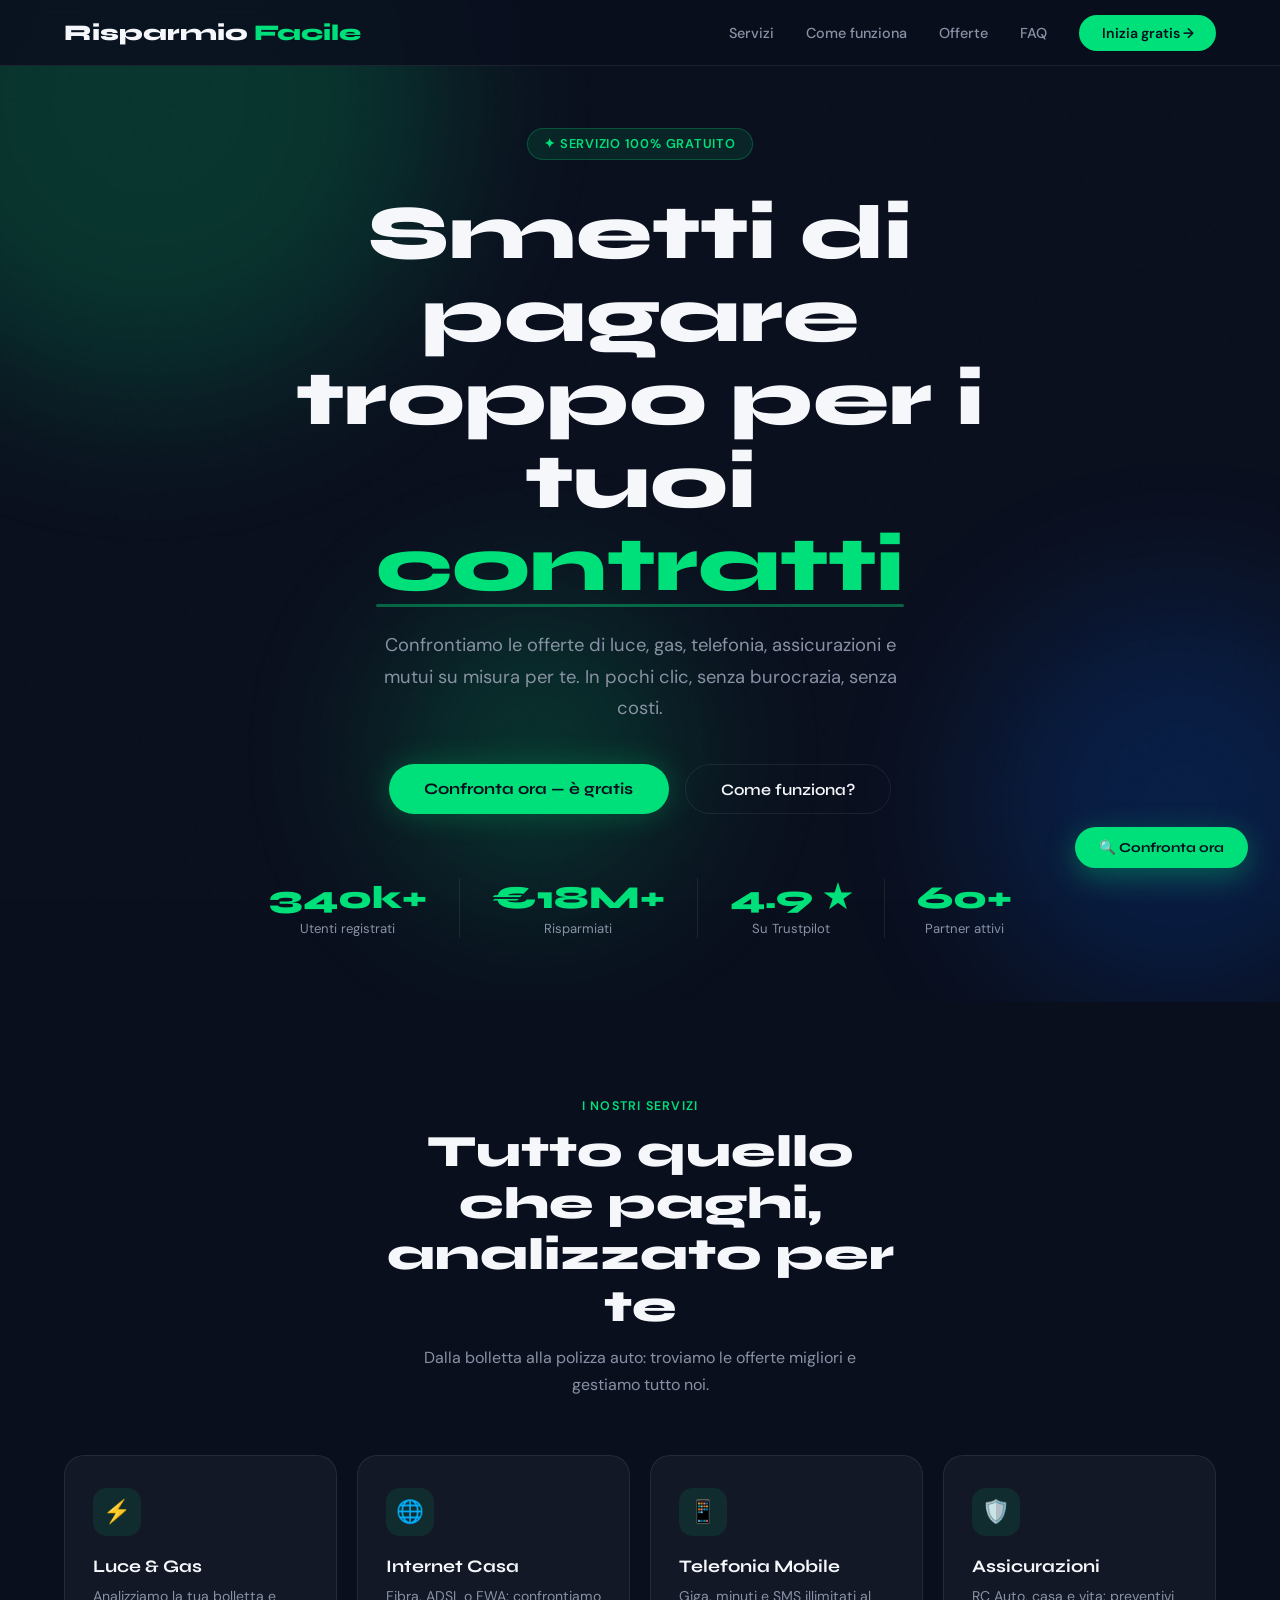
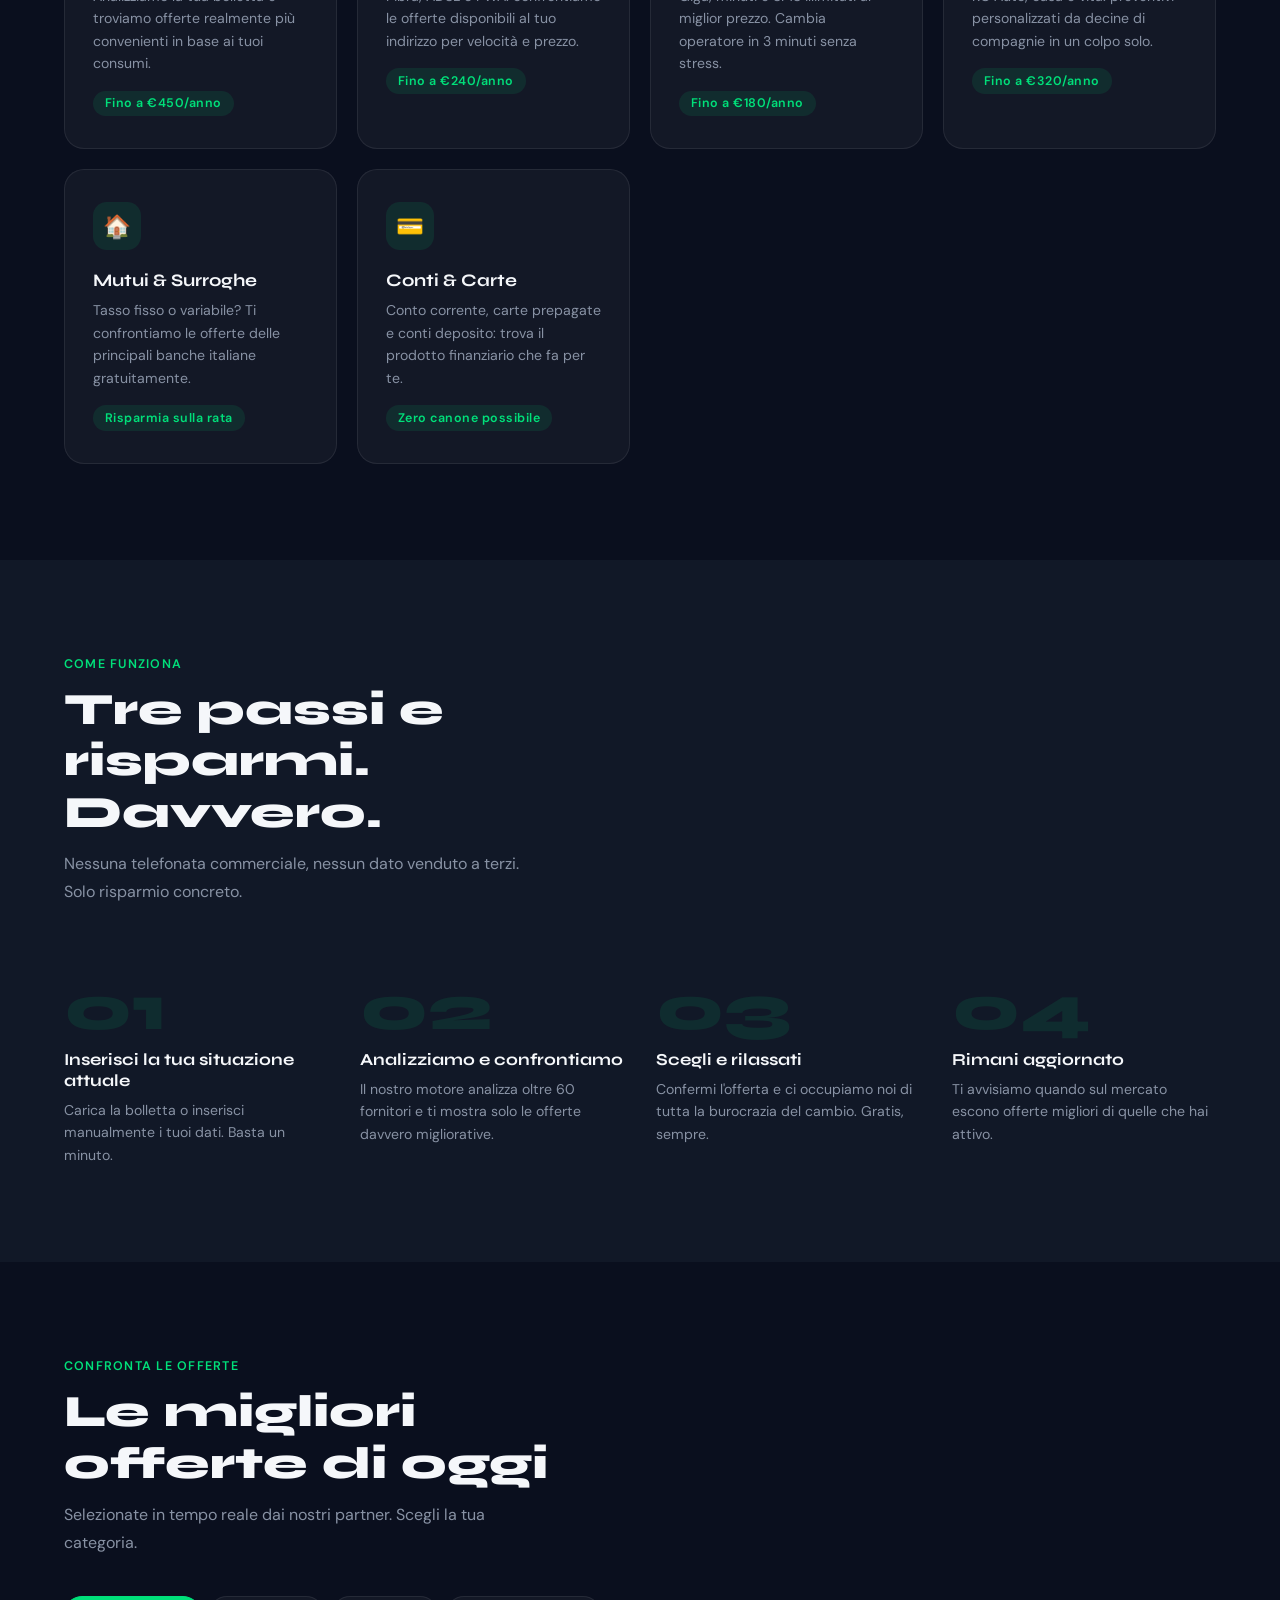
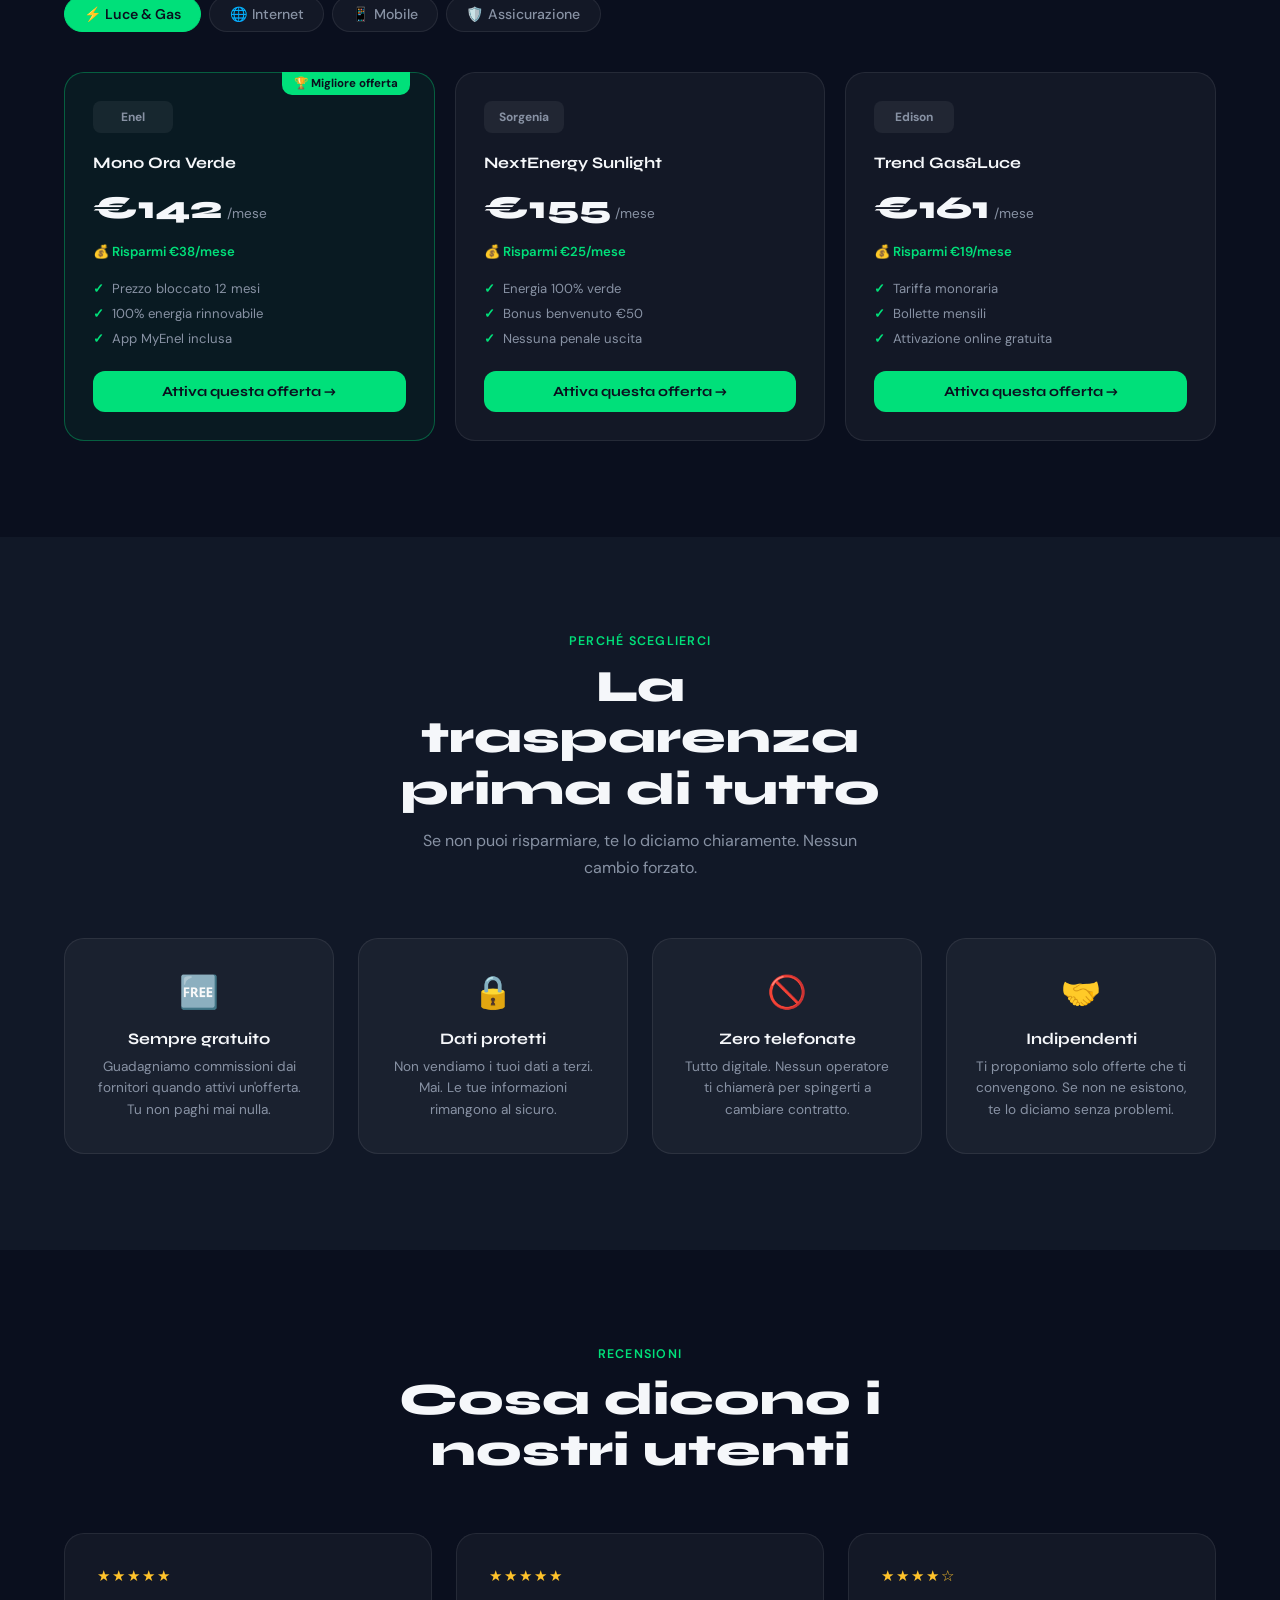
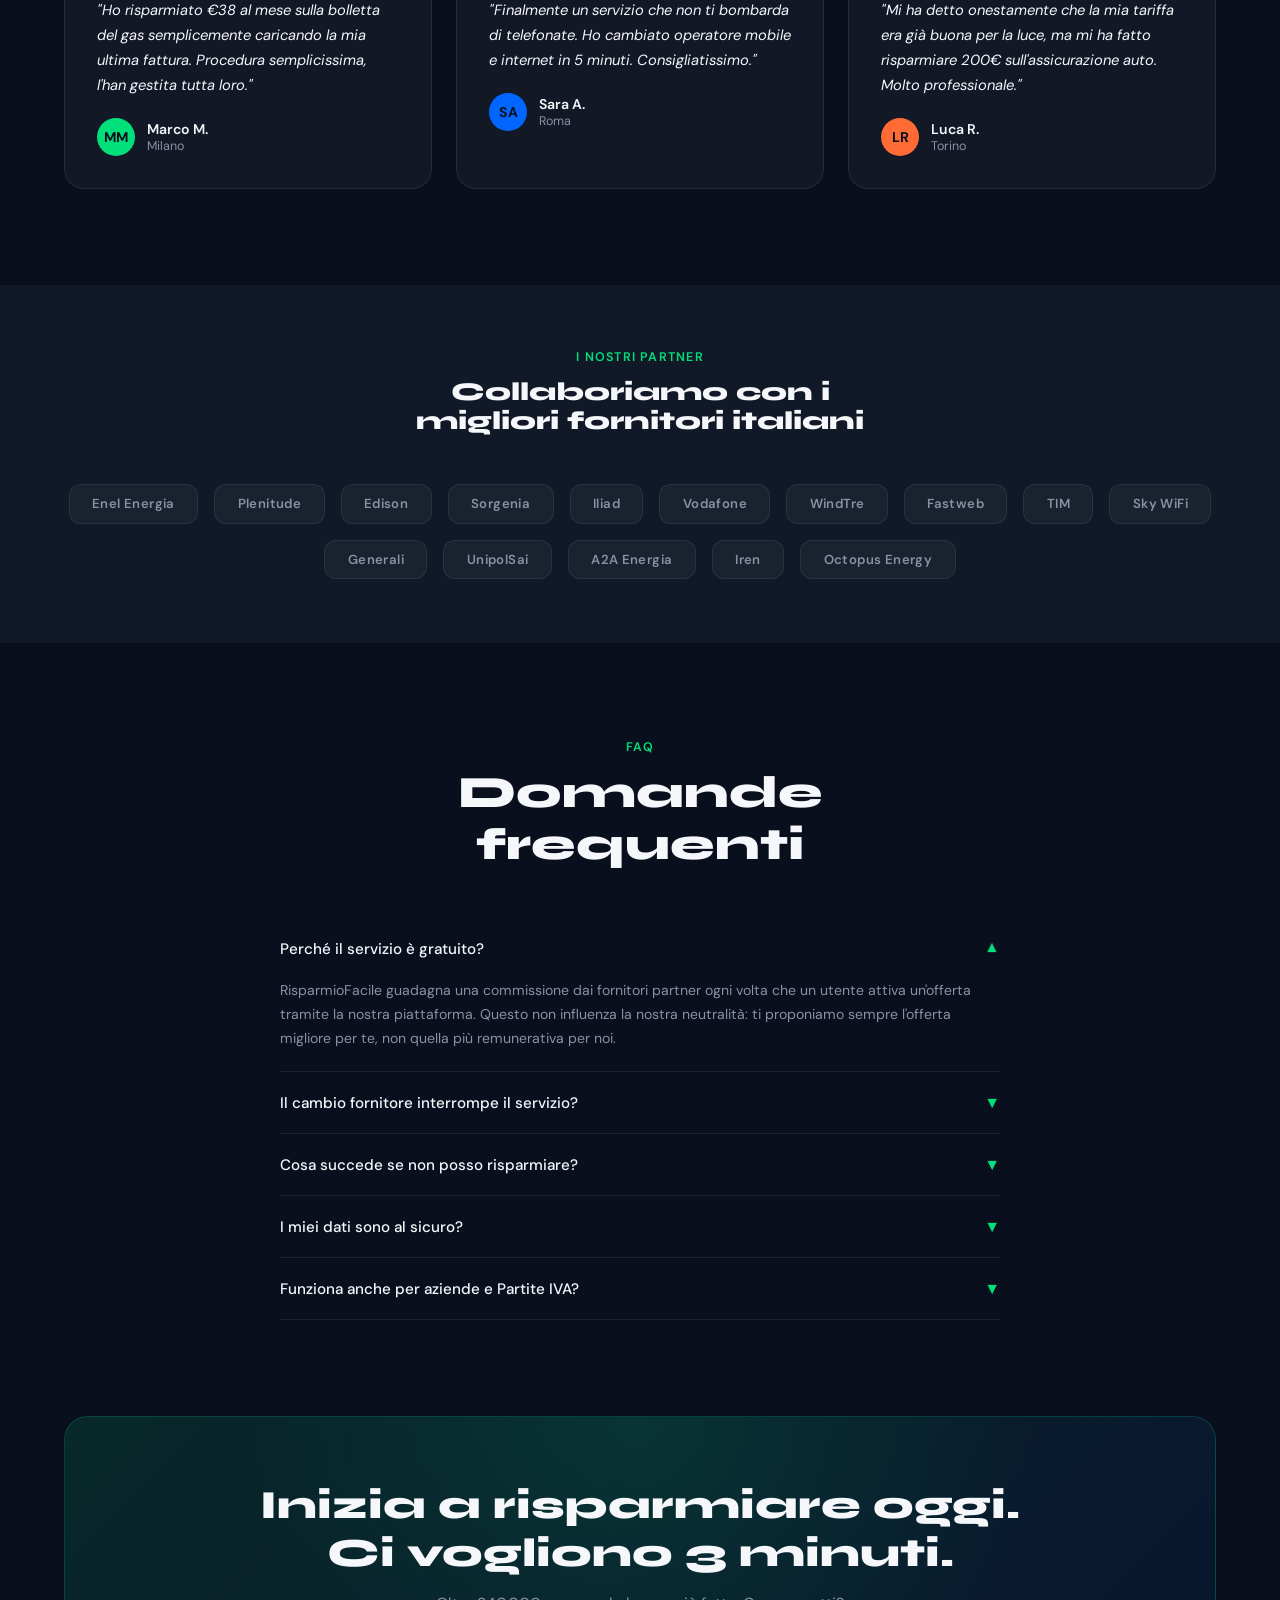
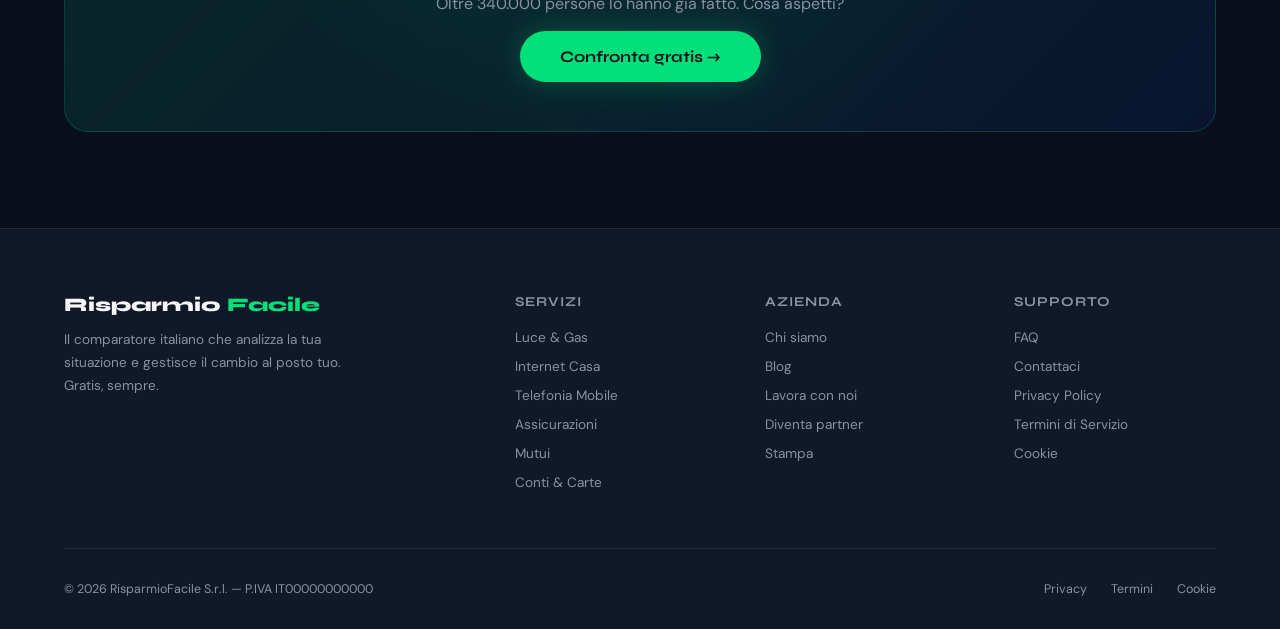
==== index.html @ e5e87cf7 "Add files via upload" ====
<!DOCTYPE html>
<html lang="it">
<head>
<meta charset="UTF-8">
<meta name="viewport" content="width=device-width, initial-scale=1.0">
<title>RisparmioFacile – Confronta e Risparmia su Tutto</title>
<link rel="preconnect" href="https://fonts.googleapis.com">
<link href="https://fonts.googleapis.com/css2?family=Syne:wght@400;600;700;800&family=DM+Sans:ital,wght@0,300;0,400;0,500;1,300&display=swap" rel="stylesheet">
<style>
  :root {
    --green: #00E07A;
    --green-dark: #00b862;
    --navy: #0a0f1e;
    --navy-mid: #111827;
    --navy-light: #1a2235;
    --slate: #8892a4;
    --white: #f5f7fa;
    --card-bg: rgba(255,255,255,0.04);
    --card-border: rgba(255,255,255,0.08);
    --radius: 20px;
  }

  *, *::before, *::after { box-sizing: border-box; margin: 0; padding: 0; }

  html { scroll-behavior: smooth; }

  body {
    font-family: 'DM Sans', sans-serif;
    background: var(--navy);
    color: var(--white);
    overflow-x: hidden;
  }

  /* ── NOISE TEXTURE ── */
  body::before {
    content: '';
    position: fixed; inset: 0;
    background-image: url("data:image/svg+xml,%3Csvg viewBox='0 0 200 200' xmlns='http://www.w3.org/2000/svg'%3E%3Cfilter id='n'%3E%3CfeTurbulence type='fractalNoise' baseFrequency='0.9' numOctaves='4' stitchTiles='stitch'/%3E%3C/filter%3E%3Crect width='100%25' height='100%25' filter='url(%23n)' opacity='0.03'/%3E%3C/svg%3E");
    pointer-events: none; z-index: 0; opacity: .5;
  }

  /* ── NAV ── */
  nav {
    position: fixed; top: 0; left: 0; right: 0; z-index: 100;
    display: flex; align-items: center; justify-content: space-between;
    padding: 1.2rem 5vw;
    background: rgba(10,15,30,0.85);
    backdrop-filter: blur(16px);
    border-bottom: 1px solid var(--card-border);
  }

  .logo {
    font-family: 'Syne', sans-serif;
    font-weight: 800; font-size: 1.4rem;
    color: var(--white);
    text-decoration: none;
    display: flex; align-items: center; gap: .4rem;
  }

  .logo span { color: var(--green); }

  nav ul {
    list-style: none;
    display: flex; gap: 2rem;
  }

  nav ul a {
    text-decoration: none; color: var(--slate);
    font-size: .9rem; font-weight: 500;
    transition: color .2s;
  }

  nav ul a:hover { color: var(--white); }

  .nav-cta {
    background: var(--green);
    color: var(--navy) !important;
    padding: .55rem 1.4rem;
    border-radius: 50px;
    font-weight: 600 !important;
    font-size: .88rem !important;
    transition: background .2s, transform .15s !important;
  }

  .nav-cta:hover { background: var(--green-dark) !important; transform: translateY(-1px); }

  /* ── HERO ── */
  .hero {
    min-height: 100vh;
    display: flex; flex-direction: column;
    align-items: center; justify-content: center;
    text-align: center;
    padding: 8rem 5vw 4rem;
    position: relative;
    overflow: hidden;
  }

  /* animated gradient blobs */
  .blob {
    position: absolute;
    border-radius: 50%;
    filter: blur(80px);
    opacity: .18;
    animation: drift 10s ease-in-out infinite alternate;
  }
  .blob-1 { width: 600px; height: 600px; background: var(--green); top: -200px; left: -150px; animation-delay: 0s; }
  .blob-2 { width: 400px; height: 400px; background: #0066ff; bottom: 0; right: -100px; animation-delay: -4s; }
  .blob-3 { width: 300px; height: 300px; background: var(--green); bottom: 100px; left: 30%; animation-delay: -7s; }

  @keyframes drift {
    from { transform: translate(0, 0) scale(1); }
    to   { transform: translate(40px, 30px) scale(1.08); }
  }

  .hero-badge {
    display: inline-flex; align-items: center; gap: .5rem;
    background: rgba(0,224,122,.1);
    border: 1px solid rgba(0,224,122,.25);
    color: var(--green);
    font-size: .8rem; font-weight: 600; letter-spacing: .06em; text-transform: uppercase;
    padding: .4rem 1rem; border-radius: 50px;
    margin-bottom: 2rem;
    animation: fadeUp .6s ease both;
  }

  .hero h1 {
    font-family: 'Syne', sans-serif;
    font-size: clamp(2.8rem, 6vw, 5.2rem);
    font-weight: 800; line-height: 1.08;
    max-width: 800px;
    animation: fadeUp .7s .1s ease both;
  }

  .hero h1 em {
    font-style: normal;
    color: var(--green);
    position: relative;
  }

  .hero h1 em::after {
    content: '';
    position: absolute; bottom: 4px; left: 0; right: 0; height: 3px;
    background: var(--green); border-radius: 2px; opacity: .4;
  }

  .hero p {
    color: var(--slate); font-size: 1.15rem; line-height: 1.7;
    max-width: 560px; margin: 1.5rem auto 0;
    animation: fadeUp .7s .2s ease both;
  }

  .hero-actions {
    display: flex; gap: 1rem; flex-wrap: wrap; justify-content: center;
    margin-top: 2.5rem;
    animation: fadeUp .7s .3s ease both;
  }

  .btn-primary {
    background: var(--green); color: var(--navy);
    font-family: 'Syne', sans-serif;
    font-weight: 700; font-size: 1rem;
    padding: .9rem 2.2rem; border-radius: 50px;
    text-decoration: none; border: none; cursor: pointer;
    transition: transform .2s, box-shadow .2s;
    box-shadow: 0 0 30px rgba(0,224,122,.25);
  }

  .btn-primary:hover { transform: translateY(-3px); box-shadow: 0 8px 40px rgba(0,224,122,.4); }

  .btn-secondary {
    background: transparent; color: var(--white);
    font-family: 'Syne', sans-serif; font-weight: 600; font-size: 1rem;
    padding: .9rem 2.2rem; border-radius: 50px;
    text-decoration: none; border: 1px solid var(--card-border);
    transition: border-color .2s, background .2s;
  }

  .btn-secondary:hover { border-color: rgba(255,255,255,.3); background: rgba(255,255,255,.04); }

  /* stats strip */
  .stats-strip {
    display: flex; gap: 2rem; justify-content: center; flex-wrap: wrap;
    margin-top: 4rem; position: relative; z-index: 1;
    animation: fadeUp .7s .45s ease both;
  }

  .stat-item { text-align: center; }
  .stat-item .num {
    font-family: 'Syne', sans-serif;
    font-size: 2rem; font-weight: 800; color: var(--green);
    display: block;
  }
  .stat-item .label { color: var(--slate); font-size: .82rem; }

  .stat-divider { width: 1px; background: var(--card-border); }

  @keyframes fadeUp {
    from { opacity: 0; transform: translateY(24px); }
    to   { opacity: 1; transform: translateY(0); }
  }

  /* ── SECTION LAYOUT ── */
  section { padding: 6rem 5vw; position: relative; }
  .section-label {
    font-size: .78rem; font-weight: 600; letter-spacing: .1em; text-transform: uppercase;
    color: var(--green); margin-bottom: .75rem;
  }
  .section-title {
    font-family: 'Syne', sans-serif;
    font-size: clamp(1.8rem, 3.5vw, 2.8rem); font-weight: 800; line-height: 1.15;
    max-width: 520px;
  }
  .section-sub { color: var(--slate); font-size: 1rem; line-height: 1.7; max-width: 480px; margin-top: .75rem; }
  .centered { text-align: center; }
  .centered .section-title, .centered .section-sub { margin-left: auto; margin-right: auto; }

  /* ── SERVICES GRID ── */
  .services-grid {
    display: grid;
    grid-template-columns: repeat(auto-fill, minmax(260px, 1fr));
    gap: 1.25rem;
    margin-top: 3.5rem;
  }

  .service-card {
    background: var(--card-bg);
    border: 1px solid var(--card-border);
    border-radius: var(--radius);
    padding: 2rem 1.75rem;
    cursor: pointer;
    transition: transform .25s, border-color .25s, background .25s;
    position: relative; overflow: hidden;
  }

  .service-card::before {
    content: '';
    position: absolute; top: 0; left: 0; right: 0; height: 2px;
    background: linear-gradient(90deg, transparent, var(--green), transparent);
    opacity: 0; transition: opacity .3s;
  }

  .service-card:hover { transform: translateY(-6px); border-color: rgba(0,224,122,.2); background: rgba(0,224,122,.04); }
  .service-card:hover::before { opacity: 1; }

  .service-icon {
    width: 48px; height: 48px;
    background: rgba(0,224,122,.1); border-radius: 14px;
    display: flex; align-items: center; justify-content: center;
    font-size: 1.4rem; margin-bottom: 1.25rem;
  }

  .service-card h3 {
    font-family: 'Syne', sans-serif;
    font-weight: 700; font-size: 1.1rem; margin-bottom: .5rem;
  }

  .service-card p { color: var(--slate); font-size: .88rem; line-height: 1.6; }

  .service-card .savings-tag {
    display: inline-block; margin-top: 1rem;
    background: rgba(0,224,122,.1); color: var(--green);
    font-size: .78rem; font-weight: 600; letter-spacing: .04em;
    padding: .3rem .75rem; border-radius: 50px;
  }

  /* ── HOW IT WORKS ── */
  .how-section { background: var(--navy-mid); }

  .steps {
    display: grid;
    grid-template-columns: repeat(auto-fill, minmax(220px, 1fr));
    gap: 2rem; margin-top: 3.5rem;
    position: relative;
  }

  .step {
    position: relative; padding-top: 1rem;
  }

  .step-num {
    font-family: 'Syne', sans-serif;
    font-size: 4rem; font-weight: 800;
    color: rgba(0,224,122,.1); line-height: 1;
    margin-bottom: .5rem;
  }

  .step h3 {
    font-family: 'Syne', sans-serif;
    font-size: 1.05rem; font-weight: 700; margin-bottom: .5rem;
  }

  .step p { color: var(--slate); font-size: .88rem; line-height: 1.6; }

  /* ── COMPARISON TABLE ── */
  .compare-section { background: var(--navy); }

  .tab-bar {
    display: flex; gap: .5rem; flex-wrap: wrap;
    margin-top: 2.5rem; margin-bottom: 2.5rem;
  }

  .tab-btn {
    padding: .5rem 1.2rem; border-radius: 50px;
    background: var(--card-bg); border: 1px solid var(--card-border);
    color: var(--slate); font-size: .88rem; font-weight: 500;
    cursor: pointer; transition: all .2s; font-family: 'DM Sans', sans-serif;
  }

  .tab-btn.active, .tab-btn:hover {
    background: var(--green); color: var(--navy);
    border-color: var(--green); font-weight: 600;
  }

  .offers-grid {
    display: grid;
    grid-template-columns: repeat(auto-fill, minmax(280px, 1fr));
    gap: 1.25rem;
  }

  .offer-card {
    background: var(--card-bg); border: 1px solid var(--card-border);
    border-radius: var(--radius); padding: 1.75rem;
    transition: transform .25s, border-color .25s;
    position: relative;
  }

  .offer-card.featured {
    border-color: rgba(0,224,122,.35);
    background: rgba(0,224,122,.05);
  }

  .offer-card.featured::after {
    content: '🏆 Migliore offerta';
    position: absolute; top: -1px; right: 1.5rem;
    background: var(--green); color: var(--navy);
    font-size: .72rem; font-weight: 700;
    padding: .25rem .75rem; border-radius: 0 0 10px 10px;
  }

  .offer-card:hover { transform: translateY(-4px); border-color: rgba(0,224,122,.25); }

  .offer-logo {
    width: 80px; height: 32px;
    background: rgba(255,255,255,.06); border-radius: 8px;
    display: flex; align-items: center; justify-content: center;
    font-size: .75rem; font-weight: 700; color: var(--slate);
    margin-bottom: 1.25rem;
  }

  .offer-card h4 {
    font-family: 'Syne', sans-serif;
    font-size: 1rem; font-weight: 700; margin-bottom: .3rem;
  }

  .offer-price {
    display: flex; align-items: baseline; gap: .3rem; margin: 1rem 0;
  }

  .offer-price .amount {
    font-family: 'Syne', sans-serif;
    font-size: 2rem; font-weight: 800; color: var(--white);
  }

  .offer-price .period { color: var(--slate); font-size: .85rem; }

  .offer-saving {
    font-size: .82rem; color: var(--green); font-weight: 600; margin-bottom: 1rem;
  }

  .offer-features { list-style: none; margin-bottom: 1.25rem; }
  .offer-features li {
    font-size: .82rem; color: var(--slate);
    padding: .25rem 0;
    display: flex; align-items: center; gap: .5rem;
  }
  .offer-features li::before { content: '✓'; color: var(--green); font-weight: 700; }

  .btn-offer {
    display: block; text-align: center;
    background: var(--green); color: var(--navy);
    font-family: 'Syne', sans-serif; font-weight: 700; font-size: .88rem;
    padding: .75rem; border-radius: 12px;
    text-decoration: none; cursor: pointer; border: none; width: 100%;
    transition: transform .2s, box-shadow .2s;
  }

  .btn-offer:hover { transform: translateY(-2px); box-shadow: 0 6px 20px rgba(0,224,122,.3); }

  /* ── TRUST ── */
  .trust-section { background: var(--navy-mid); }

  .trust-grid {
    display: grid;
    grid-template-columns: repeat(auto-fill, minmax(220px, 1fr));
    gap: 1.5rem; margin-top: 3.5rem;
  }

  .trust-item {
    background: var(--card-bg); border: 1px solid var(--card-border);
    border-radius: var(--radius); padding: 2rem 1.75rem;
    text-align: center;
  }

  .trust-icon { font-size: 2rem; margin-bottom: 1rem; }
  .trust-item h4 {
    font-family: 'Syne', sans-serif;
    font-weight: 700; font-size: 1rem; margin-bottom: .5rem;
  }
  .trust-item p { color: var(--slate); font-size: .85rem; line-height: 1.6; }

  /* ── TESTIMONIALS ── */
  .testimonials-grid {
    display: grid;
    grid-template-columns: repeat(auto-fill, minmax(300px, 1fr));
    gap: 1.5rem; margin-top: 3.5rem;
  }

  .testimonial {
    background: var(--card-bg); border: 1px solid var(--card-border);
    border-radius: var(--radius); padding: 2rem;
  }

  .stars { color: #ffc32b; margin-bottom: .75rem; font-size: .95rem; letter-spacing: 2px; }
  .testimonial blockquote {
    font-style: italic; color: var(--white); font-size: .92rem; line-height: 1.7;
    margin-bottom: 1.25rem;
  }
  .author { display: flex; align-items: center; gap: .75rem; }
  .author-avatar {
    width: 38px; height: 38px; border-radius: 50%;
    display: flex; align-items: center; justify-content: center;
    font-weight: 700; font-size: .88rem; color: var(--navy);
  }
  .author-name { font-size: .88rem; font-weight: 600; }
  .author-loc { font-size: .78rem; color: var(--slate); }

  /* ── PARTNERS ── */
  .partners-row {
    display: flex; flex-wrap: wrap; gap: 1rem; justify-content: center;
    margin-top: 3rem;
  }

  .partner-chip {
    background: var(--card-bg); border: 1px solid var(--card-border);
    border-radius: 12px; padding: .65rem 1.4rem;
    font-size: .82rem; font-weight: 600; color: var(--slate);
    letter-spacing: .03em; transition: border-color .2s, color .2s;
  }

  .partner-chip:hover { border-color: rgba(0,224,122,.3); color: var(--white); }

  /* ── CTA BANNER ── */
  .cta-banner {
    background: linear-gradient(135deg, rgba(0,224,122,.12), rgba(0,102,255,.08));
    border: 1px solid rgba(0,224,122,.2);
    border-radius: 24px;
    padding: 4rem 3rem; text-align: center;
    margin: 0 5vw 6rem;
    position: relative; overflow: hidden;
  }

  .cta-banner::before {
    content: '';
    position: absolute; inset: 0;
    background: radial-gradient(circle at 50% 0%, rgba(0,224,122,.1), transparent 60%);
  }

  .cta-banner h2 {
    font-family: 'Syne', sans-serif;
    font-size: clamp(1.8rem, 3.5vw, 2.5rem); font-weight: 800;
    margin-bottom: 1rem; position: relative;
  }

  .cta-banner p { color: var(--slate); font-size: 1rem; margin-bottom: 2rem; position: relative; }

  /* ── FAQ ── */
  .faq-list { max-width: 720px; margin: 3rem auto 0; }

  .faq-item {
    border-bottom: 1px solid var(--card-border);
    overflow: hidden;
  }

  .faq-question {
    width: 100%; background: none; border: none;
    display: flex; align-items: center; justify-content: space-between;
    padding: 1.25rem 0; cursor: pointer;
    font-family: 'DM Sans', sans-serif; font-size: .95rem; font-weight: 500;
    color: var(--white); text-align: left;
    transition: color .2s;
  }

  .faq-question:hover { color: var(--green); }

  .faq-chevron { font-size: 1rem; color: var(--green); transition: transform .3s; }
  .faq-item.open .faq-chevron { transform: rotate(180deg); }

  .faq-answer {
    max-height: 0; overflow: hidden; transition: max-height .35s ease;
    color: var(--slate); font-size: .88rem; line-height: 1.7;
  }

  .faq-answer p { padding-bottom: 1.25rem; }
  .faq-item.open .faq-answer { max-height: 300px; }

  /* ── FOOTER ── */
  footer {
    background: var(--navy-mid);
    border-top: 1px solid var(--card-border);
    padding: 4rem 5vw 2rem;
  }

  .footer-grid {
    display: grid;
    grid-template-columns: 2fr 1fr 1fr 1fr;
    gap: 3rem; margin-bottom: 3rem;
  }

  footer .logo { font-size: 1.2rem; margin-bottom: .75rem; }
  .footer-desc { color: var(--slate); font-size: .85rem; line-height: 1.7; max-width: 280px; }
  .footer-col h5 {
    font-family: 'Syne', sans-serif; font-weight: 700; font-size: .85rem;
    text-transform: uppercase; letter-spacing: .07em; margin-bottom: 1rem; color: var(--slate);
  }
  .footer-col ul { list-style: none; }
  .footer-col ul li { margin-bottom: .5rem; }
  .footer-col ul a { text-decoration: none; color: var(--slate); font-size: .85rem; transition: color .2s; }
  .footer-col ul a:hover { color: var(--white); }

  .footer-bottom {
    display: flex; align-items: center; justify-content: space-between;
    flex-wrap: wrap; gap: 1rem;
    padding-top: 2rem; border-top: 1px solid var(--card-border);
  }

  .footer-bottom p { color: var(--slate); font-size: .78rem; }
  .footer-links { display: flex; gap: 1.5rem; }
  .footer-links a { color: var(--slate); text-decoration: none; font-size: .78rem; }
  .footer-links a:hover { color: var(--white); }

  /* ── FLOATING BADGE ── */
  .floating-badge {
    position: fixed; bottom: 2rem; right: 2rem; z-index: 50;
    background: var(--green); color: var(--navy);
    font-family: 'Syne', sans-serif; font-weight: 700; font-size: .85rem;
    padding: .75rem 1.5rem; border-radius: 50px;
    box-shadow: 0 8px 30px rgba(0,224,122,.35);
    cursor: pointer; text-decoration: none;
    animation: pulse 2.5s ease-in-out infinite;
    transition: transform .2s;
  }

  .floating-badge:hover { transform: scale(1.05); }

  @keyframes pulse {
    0%, 100% { box-shadow: 0 8px 30px rgba(0,224,122,.35); }
    50% { box-shadow: 0 8px 50px rgba(0,224,122,.6); }
  }

  /* ── RESPONSIVE ── */
  @media (max-width: 768px) {
    nav ul { display: none; }
    .footer-grid { grid-template-columns: 1fr 1fr; }
    .stat-divider { display: none; }
  }
</style>
</head>
<body>

<!-- NAV -->
<nav>
  <a class="logo" href="#">Risparmio<span>Facile</span></a>
  <ul>
    <li><a href="#servizi">Servizi</a></li>
    <li><a href="#come-funziona">Come funziona</a></li>
    <li><a href="#offerte">Offerte</a></li>
    <li><a href="#faq">FAQ</a></li>
    <li><a href="#inizia" class="nav-cta">Inizia gratis →</a></li>
  </ul>
</nav>

<!-- HERO -->
<section class="hero">
  <div class="blob blob-1"></div>
  <div class="blob blob-2"></div>
  <div class="blob blob-3"></div>

  <div class="hero-badge">✦ Servizio 100% gratuito</div>

  <h1>
    Smetti di pagare<br>
    troppo per i tuoi<br>
    <em>contratti</em>
  </h1>

  <p>Confrontiamo le offerte di luce, gas, telefonia, assicurazioni e mutui su misura per te. In pochi clic, senza burocrazia, senza costi.</p>

  <div class="hero-actions">
    <a href="#offerte" class="btn-primary">Confronta ora — è gratis</a>
    <a href="#come-funziona" class="btn-secondary">Come funziona?</a>
  </div>

  <div class="stats-strip">
    <div class="stat-item">
      <span class="num">340k+</span>
      <span class="label">Utenti registrati</span>
    </div>
    <div class="stat-divider"></div>
    <div class="stat-item">
      <span class="num">€18M+</span>
      <span class="label">Risparmiati</span>
    </div>
    <div class="stat-divider"></div>
    <div class="stat-item">
      <span class="num">4.9 ★</span>
      <span class="label">Su Trustpilot</span>
    </div>
    <div class="stat-divider"></div>
    <div class="stat-item">
      <span class="num">60+</span>
      <span class="label">Partner attivi</span>
    </div>
  </div>
</section>

<!-- SERVICES -->
<section id="servizi">
  <div class="centered">
    <div class="section-label">I nostri servizi</div>
    <h2 class="section-title">Tutto quello che paghi, analizzato per te</h2>
    <p class="section-sub">Dalla bolletta alla polizza auto: troviamo le offerte migliori e gestiamo tutto noi.</p>
  </div>

  <div class="services-grid">
    <div class="service-card">
      <div class="service-icon">⚡</div>
      <h3>Luce & Gas</h3>
      <p>Analizziamo la tua bolletta e troviamo offerte realmente più convenienti in base ai tuoi consumi.</p>
      <span class="savings-tag">Fino a €450/anno</span>
    </div>
    <div class="service-card">
      <div class="service-icon">🌐</div>
      <h3>Internet Casa</h3>
      <p>Fibra, ADSL o FWA: confrontiamo le offerte disponibili al tuo indirizzo per velocità e prezzo.</p>
      <span class="savings-tag">Fino a €240/anno</span>
    </div>
    <div class="service-card">
      <div class="service-icon">📱</div>
      <h3>Telefonia Mobile</h3>
      <p>Giga, minuti e SMS illimitati al miglior prezzo. Cambia operatore in 3 minuti senza stress.</p>
      <span class="savings-tag">Fino a €180/anno</span>
    </div>
    <div class="service-card">
      <div class="service-icon">🛡️</div>
      <h3>Assicurazioni</h3>
      <p>RC Auto, casa e vita: preventivi personalizzati da decine di compagnie in un colpo solo.</p>
      <span class="savings-tag">Fino a €320/anno</span>
    </div>
    <div class="service-card">
      <div class="service-icon">🏠</div>
      <h3>Mutui & Surroghe</h3>
      <p>Tasso fisso o variabile? Ti confrontiamo le offerte delle principali banche italiane gratuitamente.</p>
      <span class="savings-tag">Risparmia sulla rata</span>
    </div>
    <div class="service-card">
      <div class="service-icon">💳</div>
      <h3>Conti & Carte</h3>
      <p>Conto corrente, carte prepagate e conti deposito: trova il prodotto finanziario che fa per te.</p>
      <span class="savings-tag">Zero canone possibile</span>
    </div>
  </div>
</section>

<!-- HOW IT WORKS -->
<section id="come-funziona" class="how-section">
  <div class="section-label">Come funziona</div>
  <h2 class="section-title">Tre passi e risparmi. Davvero.</h2>
  <p class="section-sub">Nessuna telefonata commerciale, nessun dato venduto a terzi. Solo risparmio concreto.</p>

  <div class="steps">
    <div class="step">
      <div class="step-num">01</div>
      <h3>Inserisci la tua situazione attuale</h3>
      <p>Carica la bolletta o inserisci manualmente i tuoi dati. Basta un minuto.</p>
    </div>
    <div class="step">
      <div class="step-num">02</div>
      <h3>Analizziamo e confrontiamo</h3>
      <p>Il nostro motore analizza oltre 60 fornitori e ti mostra solo le offerte davvero migliorative.</p>
    </div>
    <div class="step">
      <div class="step-num">03</div>
      <h3>Scegli e rilassati</h3>
      <p>Confermi l'offerta e ci occupiamo noi di tutta la burocrazia del cambio. Gratis, sempre.</p>
    </div>
    <div class="step">
      <div class="step-num">04</div>
      <h3>Rimani aggiornato</h3>
      <p>Ti avvisiamo quando sul mercato escono offerte migliori di quelle che hai attivo.</p>
    </div>
  </div>
</section>

<!-- OFFERS COMPARE -->
<section id="offerte" class="compare-section">
  <div class="section-label">Confronta le offerte</div>
  <h2 class="section-title">Le migliori offerte di oggi</h2>
  <p class="section-sub">Selezionate in tempo reale dai nostri partner. Scegli la tua categoria.</p>

  <div class="tab-bar">
    <button class="tab-btn active" onclick="filterOffers('luce')">⚡ Luce & Gas</button>
    <button class="tab-btn" onclick="filterOffers('internet')">🌐 Internet</button>
    <button class="tab-btn" onclick="filterOffers('mobile')">📱 Mobile</button>
    <button class="tab-btn" onclick="filterOffers('assicurazione')">🛡️ Assicurazione</button>
  </div>

  <div class="offers-grid" id="offers-container"></div>
</section>

<!-- TRUST -->
<section class="trust-section centered">
  <div class="section-label">Perché sceglierci</div>
  <h2 class="section-title">La trasparenza prima di tutto</h2>
  <p class="section-sub">Se non puoi risparmiare, te lo diciamo chiaramente. Nessun cambio forzato.</p>

  <div class="trust-grid">
    <div class="trust-item">
      <div class="trust-icon">🆓</div>
      <h4>Sempre gratuito</h4>
      <p>Guadagniamo commissioni dai fornitori quando attivi un'offerta. Tu non paghi mai nulla.</p>
    </div>
    <div class="trust-item">
      <div class="trust-icon">🔒</div>
      <h4>Dati protetti</h4>
      <p>Non vendiamo i tuoi dati a terzi. Mai. Le tue informazioni rimangono al sicuro.</p>
    </div>
    <div class="trust-item">
      <div class="trust-icon">🚫</div>
      <h4>Zero telefonate</h4>
      <p>Tutto digitale. Nessun operatore ti chiamerà per spingerti a cambiare contratto.</p>
    </div>
    <div class="trust-item">
      <div class="trust-icon">🤝</div>
      <h4>Indipendenti</h4>
      <p>Ti proponiamo solo offerte che ti convengono. Se non ne esistono, te lo diciamo senza problemi.</p>
    </div>
  </div>
</section>

<!-- TESTIMONIALS -->
<section>
  <div class="centered">
    <div class="section-label">Recensioni</div>
    <h2 class="section-title">Cosa dicono i nostri utenti</h2>
  </div>

  <div class="testimonials-grid">
    <div class="testimonial">
      <div class="stars">★★★★★</div>
      <blockquote>"Ho risparmiato €38 al mese sulla bolletta del gas semplicemente caricando la mia ultima fattura. Procedura semplicissima, l'han gestita tutta loro."</blockquote>
      <div class="author">
        <div class="author-avatar" style="background:#00E07A">MM</div>
        <div>
          <div class="author-name">Marco M.</div>
          <div class="author-loc">Milano</div>
        </div>
      </div>
    </div>
    <div class="testimonial">
      <div class="stars">★★★★★</div>
      <blockquote>"Finalmente un servizio che non ti bombarda di telefonate. Ho cambiato operatore mobile e internet in 5 minuti. Consigliatissimo."</blockquote>
      <div class="author">
        <div class="author-avatar" style="background:#0066ff">SA</div>
        <div>
          <div class="author-name">Sara A.</div>
          <div class="author-loc">Roma</div>
        </div>
      </div>
    </div>
    <div class="testimonial">
      <div class="stars">★★★★☆</div>
      <blockquote>"Mi ha detto onestamente che la mia tariffa era già buona per la luce, ma mi ha fatto risparmiare 200€ sull'assicurazione auto. Molto professionale."</blockquote>
      <div class="author">
        <div class="author-avatar" style="background:#ff6b35">LR</div>
        <div>
          <div class="author-name">Luca R.</div>
          <div class="author-loc">Torino</div>
        </div>
      </div>
    </div>
  </div>
</section>

<!-- PARTNERS -->
<section style="background: var(--navy-mid); padding: 4rem 5vw;">
  <div class="centered">
    <div class="section-label">I nostri partner</div>
    <h2 class="section-title" style="font-size: 1.6rem;">Collaboriamo con i migliori fornitori italiani</h2>
  </div>

  <div class="partners-row">
    <div class="partner-chip">Enel Energia</div>
    <div class="partner-chip">Plenitude</div>
    <div class="partner-chip">Edison</div>
    <div class="partner-chip">Sorgenia</div>
    <div class="partner-chip">Iliad</div>
    <div class="partner-chip">Vodafone</div>
    <div class="partner-chip">WindTre</div>
    <div class="partner-chip">Fastweb</div>
    <div class="partner-chip">TIM</div>
    <div class="partner-chip">Sky WiFi</div>
    <div class="partner-chip">Generali</div>
    <div class="partner-chip">UnipolSai</div>
    <div class="partner-chip">A2A Energia</div>
    <div class="partner-chip">Iren</div>
    <div class="partner-chip">Octopus Energy</div>
  </div>
</section>

<!-- FAQ -->
<section id="faq">
  <div class="centered">
    <div class="section-label">FAQ</div>
    <h2 class="section-title">Domande frequenti</h2>
  </div>

  <div class="faq-list">
    <div class="faq-item open">
      <button class="faq-question" onclick="toggleFaq(this)">
        Perché il servizio è gratuito?
        <span class="faq-chevron">▼</span>
      </button>
      <div class="faq-answer"><p>RisparmioFacile guadagna una commissione dai fornitori partner ogni volta che un utente attiva un'offerta tramite la nostra piattaforma. Questo non influenza la nostra neutralità: ti proponiamo sempre l'offerta migliore per te, non quella più remunerativa per noi.</p></div>
    </div>
    <div class="faq-item">
      <button class="faq-question" onclick="toggleFaq(this)">
        Il cambio fornitore interrompe il servizio?
        <span class="faq-chevron">▼</span>
      </button>
      <div class="faq-answer"><p>Assolutamente no. Il cambio di fornitore per luce, gas e telefonia non comporta alcuna interruzione del servizio. Per internet potrebbe essere necessario un breve intervento tecnico per il router, ma il vecchio contratto rimane attivo fino all'attivazione del nuovo.</p></div>
    </div>
    <div class="faq-item">
      <button class="faq-question" onclick="toggleFaq(this)">
        Cosa succede se non posso risparmiare?
        <span class="faq-chevron">▼</span>
      </button>
      <div class="faq-answer"><p>Te lo diciamo chiaramente! Circa il 10-15% dei nostri utenti ha già tariffe ottimizzate. In quel caso non ti proponiamo nessun cambio inutile. La trasparenza è il fondamento del nostro modello di business.</p></div>
    </div>
    <div class="faq-item">
      <button class="faq-question" onclick="toggleFaq(this)">
        I miei dati sono al sicuro?
        <span class="faq-chevron">▼</span>
      </button>
      <div class="faq-answer"><p>Sì. Non vendiamo i tuoi dati a terzi per fini commerciali. I dati sono trattati esclusivamente per fornirti le analisi e gestire le pratiche burocratiche. Puoi richiedere la cancellazione in qualsiasi momento.</p></div>
    </div>
    <div class="faq-item">
      <button class="faq-question" onclick="toggleFaq(this)">
        Funziona anche per aziende e Partite IVA?
        <span class="faq-chevron">▼</span>
      </button>
      <div class="faq-answer"><p>Sì! RisparmioFacile supporta anche PMI, liberi professionisti e attività commerciali. Il processo è lo stesso: carica una bolletta recente e lasciaci fare l'analisi. Se esiste un risparmio, te lo troviamo.</p></div>
    </div>
  </div>
</section>

<!-- CTA BANNER -->
<div class="cta-banner" id="inizia">
  <h2>Inizia a risparmiare oggi.<br>Ci vogliono 3 minuti.</h2>
  <p>Oltre 340.000 persone lo hanno già fatto. Cosa aspetti?</p>
  <a href="#" class="btn-primary" style="font-size: 1rem; padding: 1rem 2.5rem;">Confronta gratis →</a>
</div>

<!-- FOOTER -->
<footer>
  <div class="footer-grid">
    <div>
      <a class="logo" href="#">Risparmio<span>Facile</span></a>
      <p class="footer-desc">Il comparatore italiano che analizza la tua situazione e gestisce il cambio al posto tuo. Gratis, sempre.</p>
    </div>
    <div class="footer-col">
      <h5>Servizi</h5>
      <ul>
        <li><a href="#">Luce & Gas</a></li>
        <li><a href="#">Internet Casa</a></li>
        <li><a href="#">Telefonia Mobile</a></li>
        <li><a href="#">Assicurazioni</a></li>
        <li><a href="#">Mutui</a></li>
        <li><a href="#">Conti & Carte</a></li>
      </ul>
    </div>
    <div class="footer-col">
      <h5>Azienda</h5>
      <ul>
        <li><a href="#">Chi siamo</a></li>
        <li><a href="#">Blog</a></li>
        <li><a href="#">Lavora con noi</a></li>
        <li><a href="#">Diventa partner</a></li>
        <li><a href="#">Stampa</a></li>
      </ul>
    </div>
    <div class="footer-col">
      <h5>Supporto</h5>
      <ul>
        <li><a href="#">FAQ</a></li>
        <li><a href="#">Contattaci</a></li>
        <li><a href="#">Privacy Policy</a></li>
        <li><a href="#">Termini di Servizio</a></li>
        <li><a href="#">Cookie</a></li>
      </ul>
    </div>
  </div>

  <div class="footer-bottom">
    <p>© 2026 RisparmioFacile S.r.l. — P.IVA IT00000000000</p>
    <div class="footer-links">
      <a href="#">Privacy</a>
      <a href="#">Termini</a>
      <a href="#">Cookie</a>
    </div>
  </div>
</footer>

<!-- FLOATING CTA -->
<a class="floating-badge" href="#offerte">🔍 Confronta ora</a>

<script>
  // ── OFFERS DATA ──
  const offers = {
    luce: [
      { logo: 'Enel', name: 'Mono Ora Verde', price: '€142', period: '/mese', saving: 'Risparmi €38/mese', features: ['Prezzo bloccato 12 mesi', '100% energia rinnovabile', 'App MyEnel inclusa'], featured: true },
      { logo: 'Sorgenia', name: 'NextEnergy Sunlight', price: '€155', period: '/mese', saving: 'Risparmi €25/mese', features: ['Energia 100% verde', 'Bonus benvenuto €50', 'Nessuna penale uscita'], featured: false },
      { logo: 'Edison', name: 'Trend Gas&Luce', price: '€161', period: '/mese', saving: 'Risparmi €19/mese', features: ['Tariffa monoraria', 'Bollette mensili', 'Attivazione online gratuita'], featured: false },
    ],
    internet: [
      { logo: 'Fastweb', name: 'Fastweb Casa 2.5Gb', price: '€27.95', period: '/mese', saving: 'Velocità: 2.5 Gb/s', features: ['Fibra FTTH', 'Modem incluso gratis', 'Attivazione €0'], featured: true },
      { logo: 'Tim', name: 'TIM Super Fibra', price: '€29.90', period: '/mese', saving: 'Velocità: 1 Gb/s', features: ['Fibra FTTP', '1000 GB roaming EU', 'Tim Vision incluso 3 mesi'], featured: false },
      { logo: 'Sky WiFi', name: 'Sky WiFi Top', price: '€24.90', period: '/mese', saving: 'Velocità: 1 Gb/s', features: ['Fibra ultra-veloce', 'Sky Q incluso', 'Nessun vincolo'], featured: false },
    ],
    mobile: [
      { logo: 'Iliad', name: 'Giga 250', price: '€9.99', period: '/mese', saving: 'Risparmi vs media: €12/mese', features: ['250 GB in 5G', 'Minuti & SMS illimitati', 'Nessun costo attivazione'], featured: true },
      { logo: 'Fastweb', name: 'Fastweb Mobile FullXS', price: '€7.95', period: '/mese', saving: 'Risparmi vs media: €14/mese', features: ['150 GB in 5G', 'Minuti & SMS illimitati', 'Bonus €5 se cliente casa'], featured: false },
      { logo: 'WindTre', name: 'GO 5G Easy+', price: '€12.99', period: '/mese', saving: 'Risparmi vs media: €9/mese', features: ['200 GB in 5G', 'Minuti & SMS illimitati', '50GB EU roaming'], featured: false },
    ],
    assicurazione: [
      { logo: 'Generali', name: 'Motor Protetto', price: '€420', period: '/anno', saving: 'Risparmi €180 vs media', features: ['RC Auto completa', 'Assistenza stradale 24/7', 'Bonus malus protetto'], featured: true },
      { logo: 'UnipolSai', name: 'CU Tutela Auto', price: '€465', period: '/anno', saving: 'Risparmi €135 vs media', features: ['RC + Incendio furto', 'Kasko opzionale', 'App Claims inclusa'], featured: false },
      { logo: 'Zurich', name: 'Zurich Connect', price: '€398', period: '/anno', saving: 'Risparmi €202 vs media', features: ['Polizza online', 'Scatola nera opzionale', 'Sconto fedeltà 5%'], featured: false },
    ],
  };

  function renderOffers(category) {
    const container = document.getElementById('offers-container');
    container.innerHTML = '';
    offers[category].forEach(o => {
      container.innerHTML += `
        <div class="offer-card ${o.featured ? 'featured' : ''}">
          <div class="offer-logo">${o.logo}</div>
          <h4>${o.name}</h4>
          <div class="offer-price">
            <span class="amount">${o.price}</span>
            <span class="period">${o.period}</span>
          </div>
          <div class="offer-saving">💰 ${o.saving}</div>
          <ul class="offer-features">
            ${o.features.map(f => `<li>${f}</li>`).join('')}
          </ul>
          <button class="btn-offer">Attiva questa offerta →</button>
        </div>
      `;
    });
  }

  function filterOffers(cat) {
    document.querySelectorAll('.tab-btn').forEach(b => b.classList.remove('active'));
    event.target.classList.add('active');
    renderOffers(cat);
  }

  // init
  renderOffers('luce');

  // ── FAQ TOGGLE ──
  function toggleFaq(btn) {
    const item = btn.closest('.faq-item');
    const isOpen = item.classList.contains('open');
    document.querySelectorAll('.faq-item').forEach(i => i.classList.remove('open'));
    if (!isOpen) item.classList.add('open');
  }

  // ── SCROLL REVEAL ──
  const observer = new IntersectionObserver(entries => {
    entries.forEach(e => {
      if (e.isIntersecting) {
        e.target.style.opacity = '1';
        e.target.style.transform = 'translateY(0)';
      }
    });
  }, { threshold: 0.1 });

  document.querySelectorAll('.service-card, .step, .trust-item, .testimonial, .offer-card').forEach(el => {
    el.style.opacity = '0';
    el.style.transform = 'translateY(20px)';
    el.style.transition = 'opacity .5s ease, transform .5s ease';
    observer.observe(el);
  });
</script>
</body>
</html>
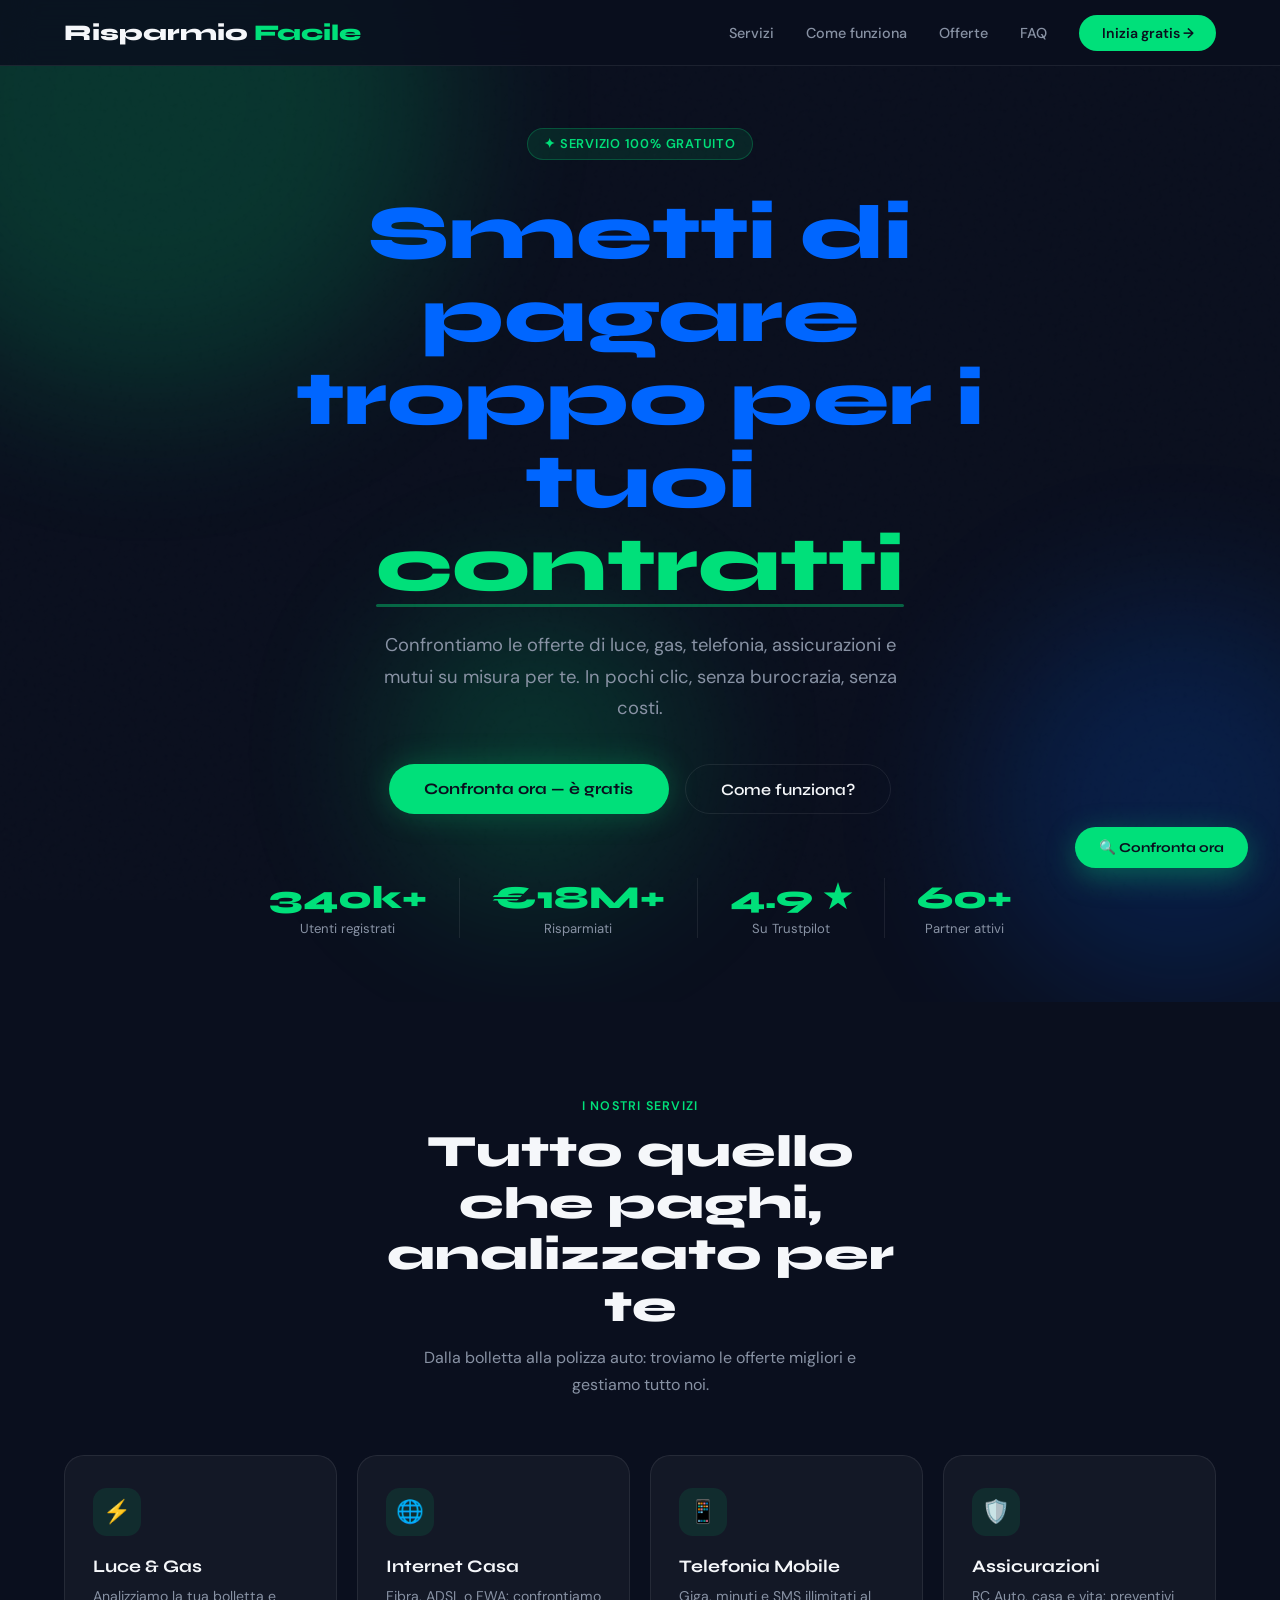
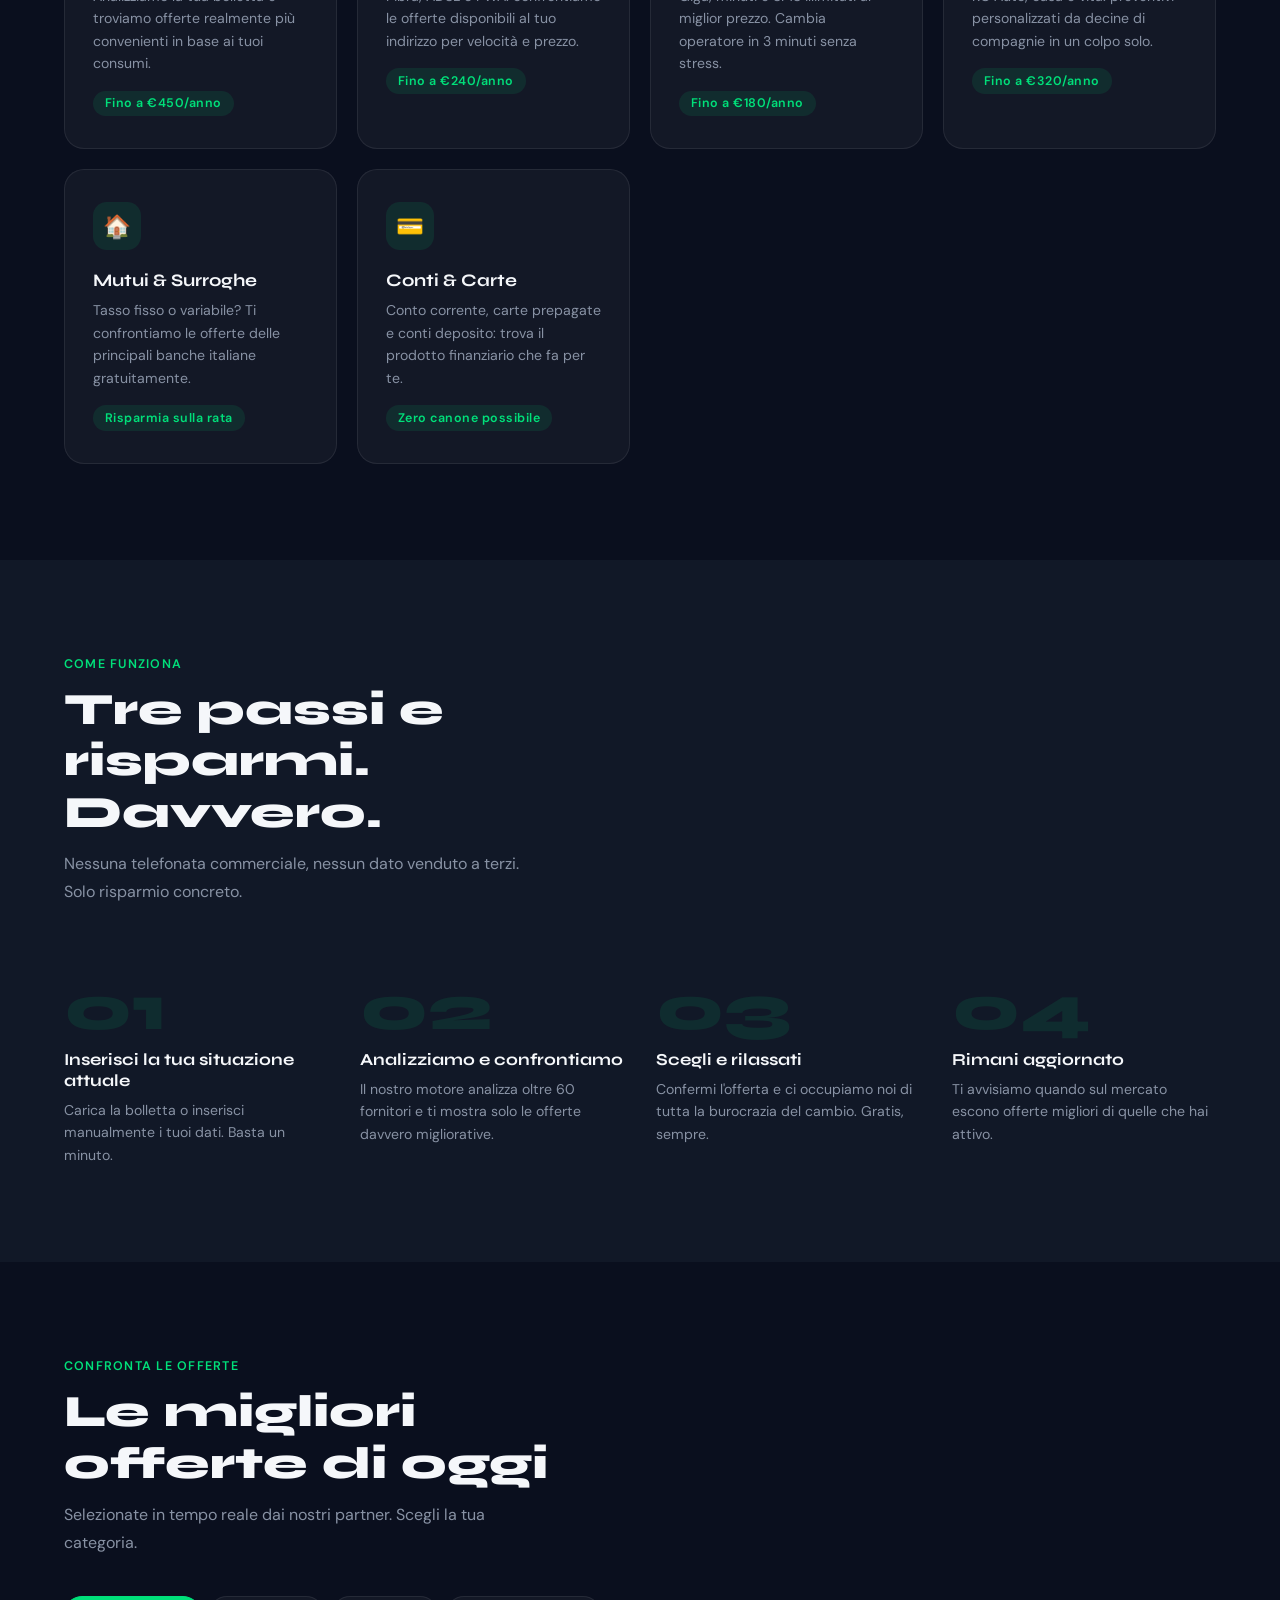
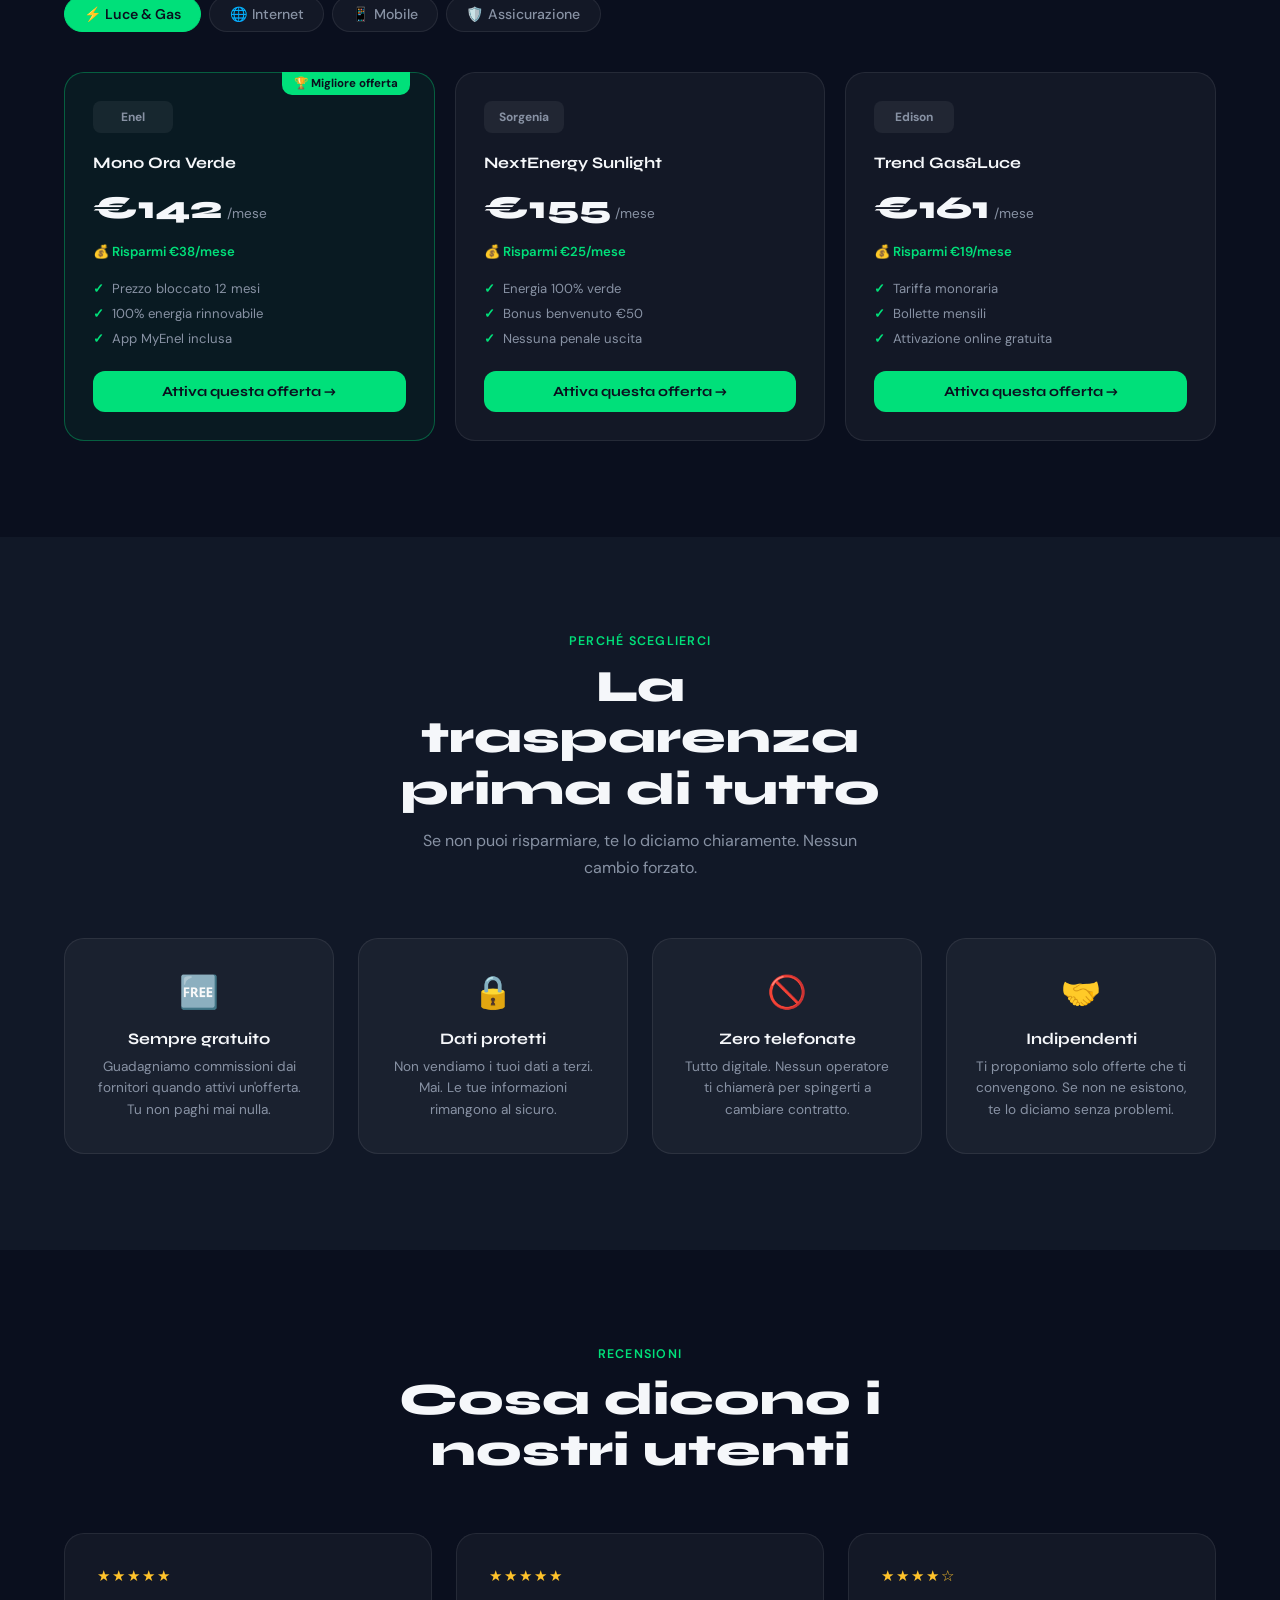
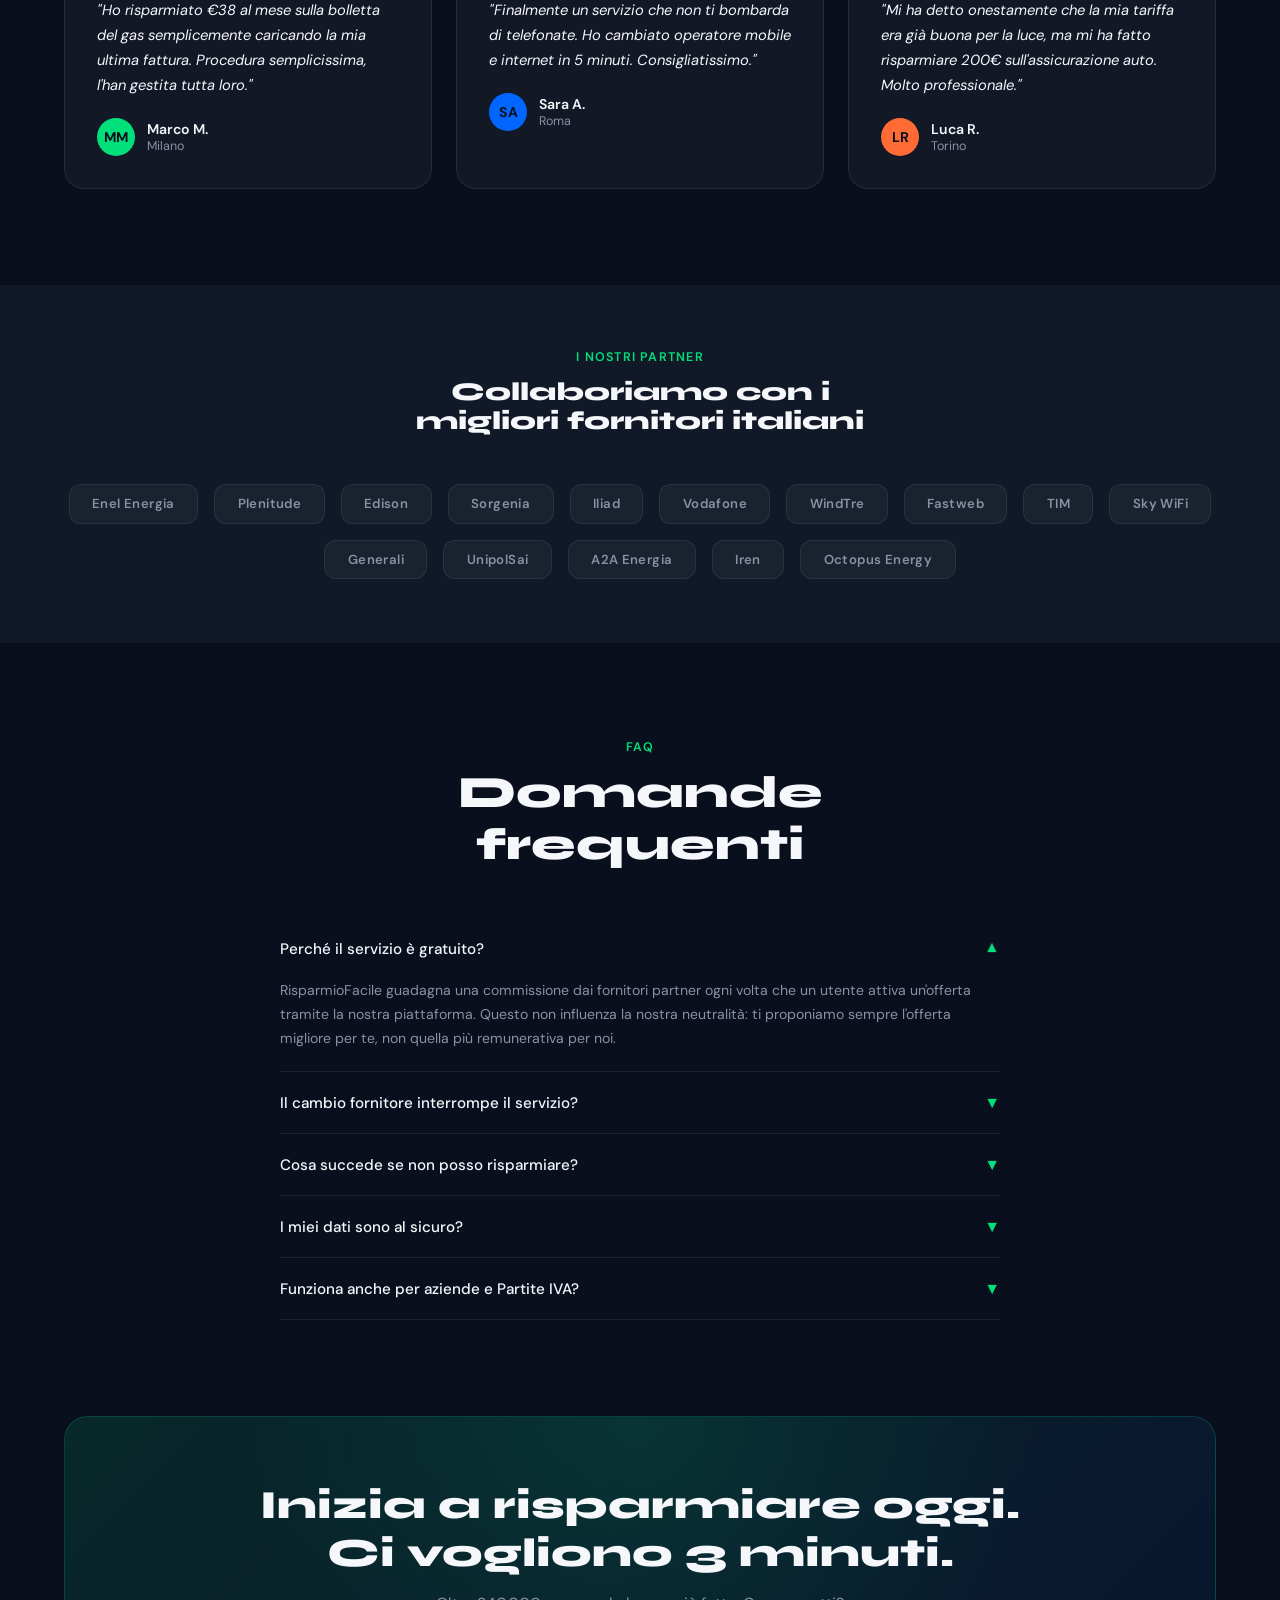
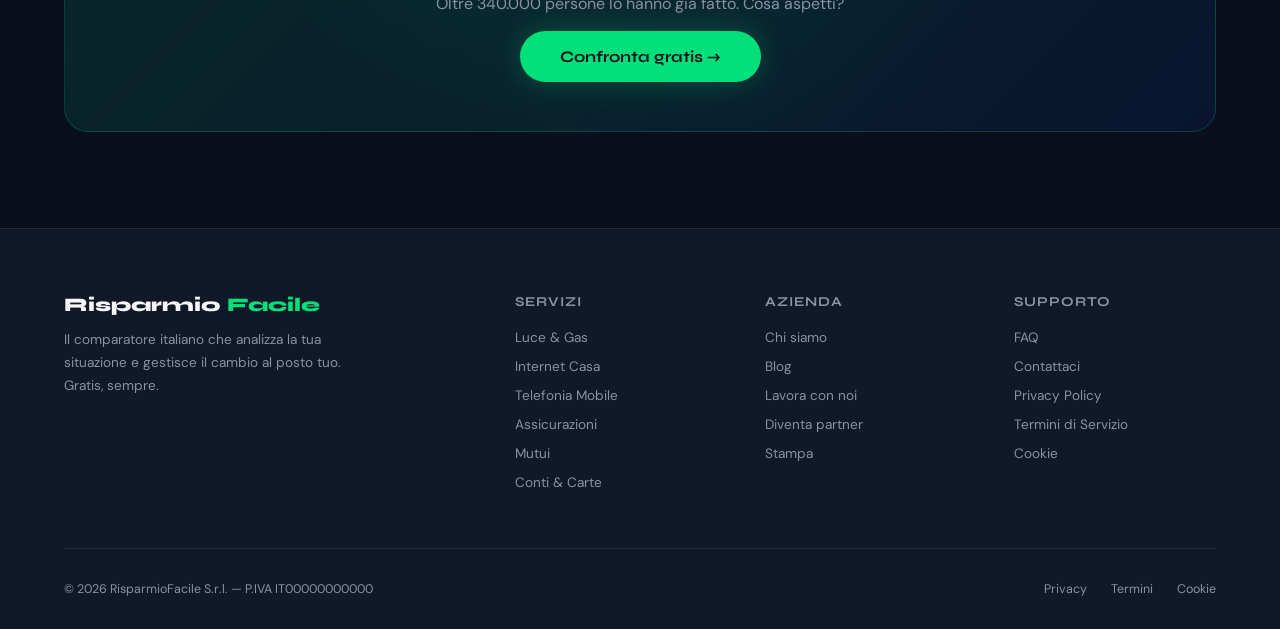
==== commit 21cd7b87: "cambiato colore titolo in blu" ====
--- a/index.html
+++ b/index.html
@@ -128,6 +128,7 @@
     font-size: clamp(2.8rem, 6vw, 5.2rem);
     font-weight: 800; line-height: 1.08;
     max-width: 800px;
+    color: #0066ff;
     animation: fadeUp .7s .1s ease both;
   }
 
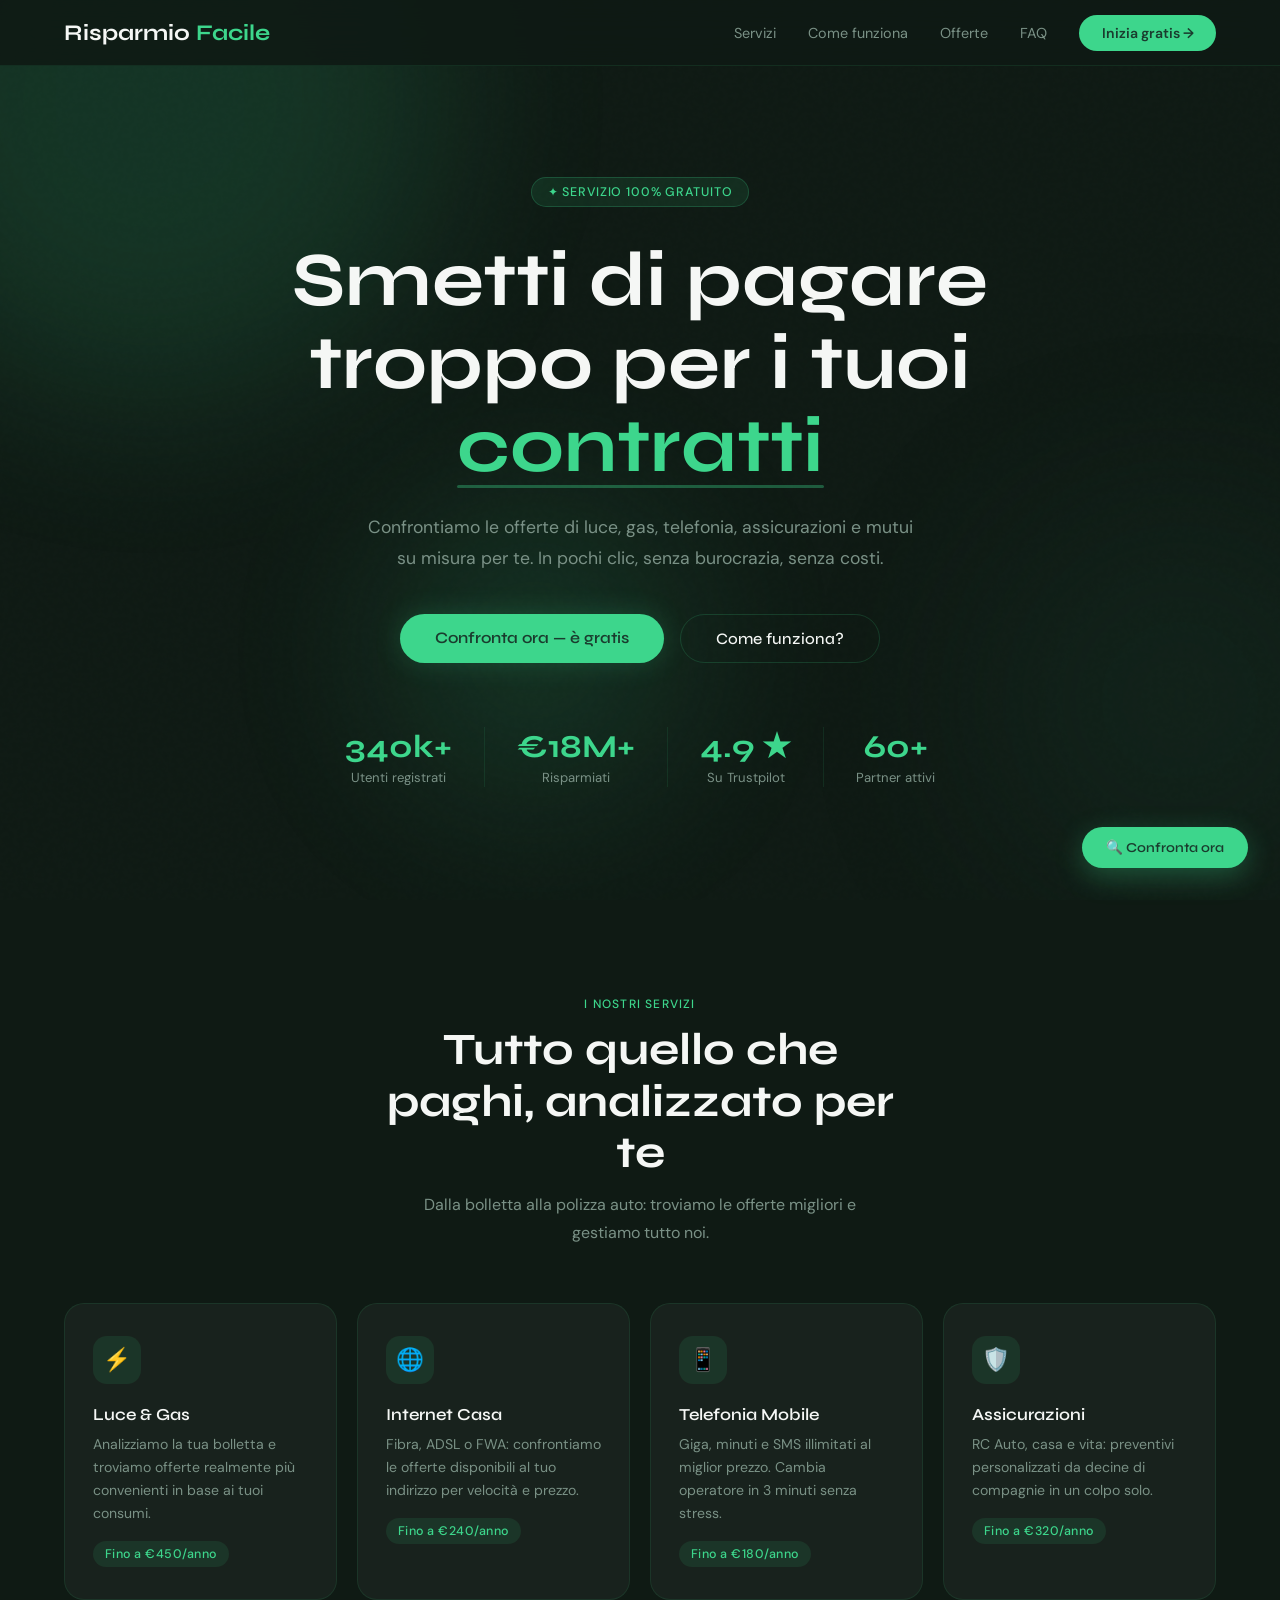
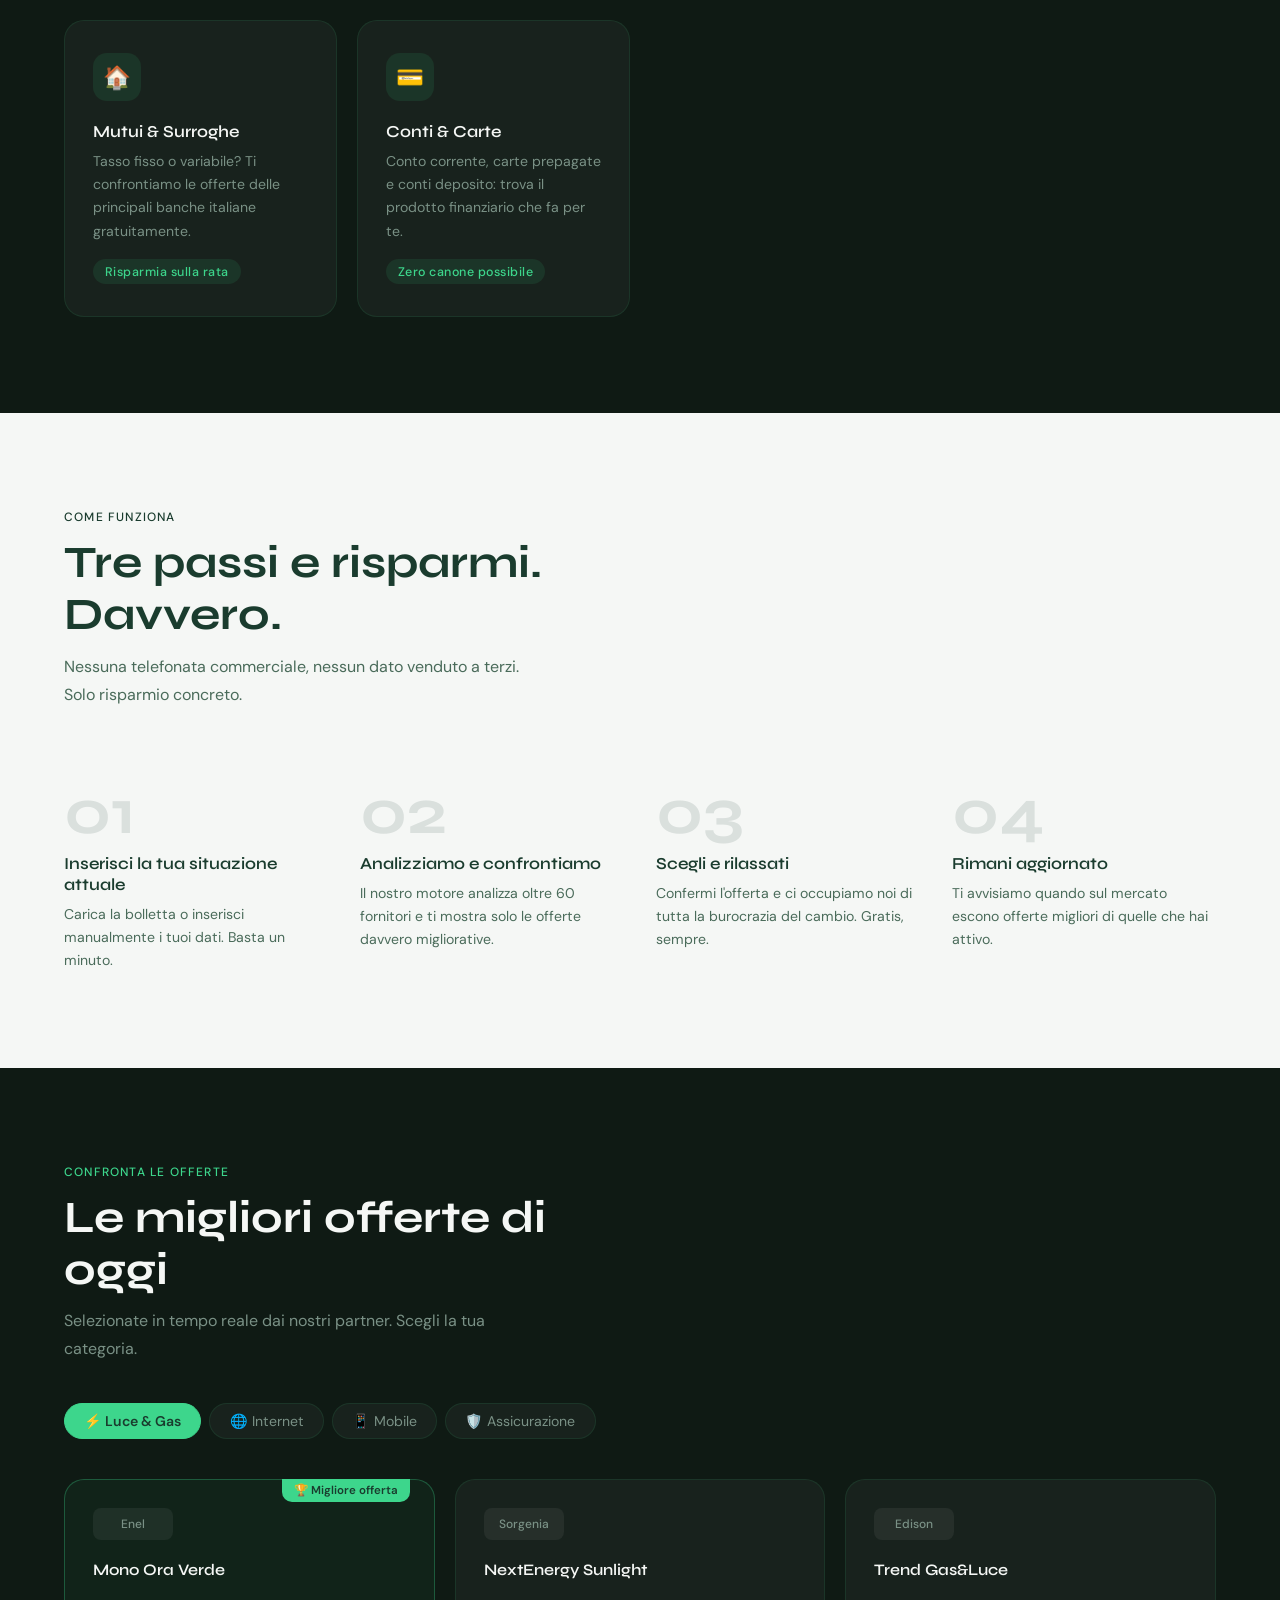
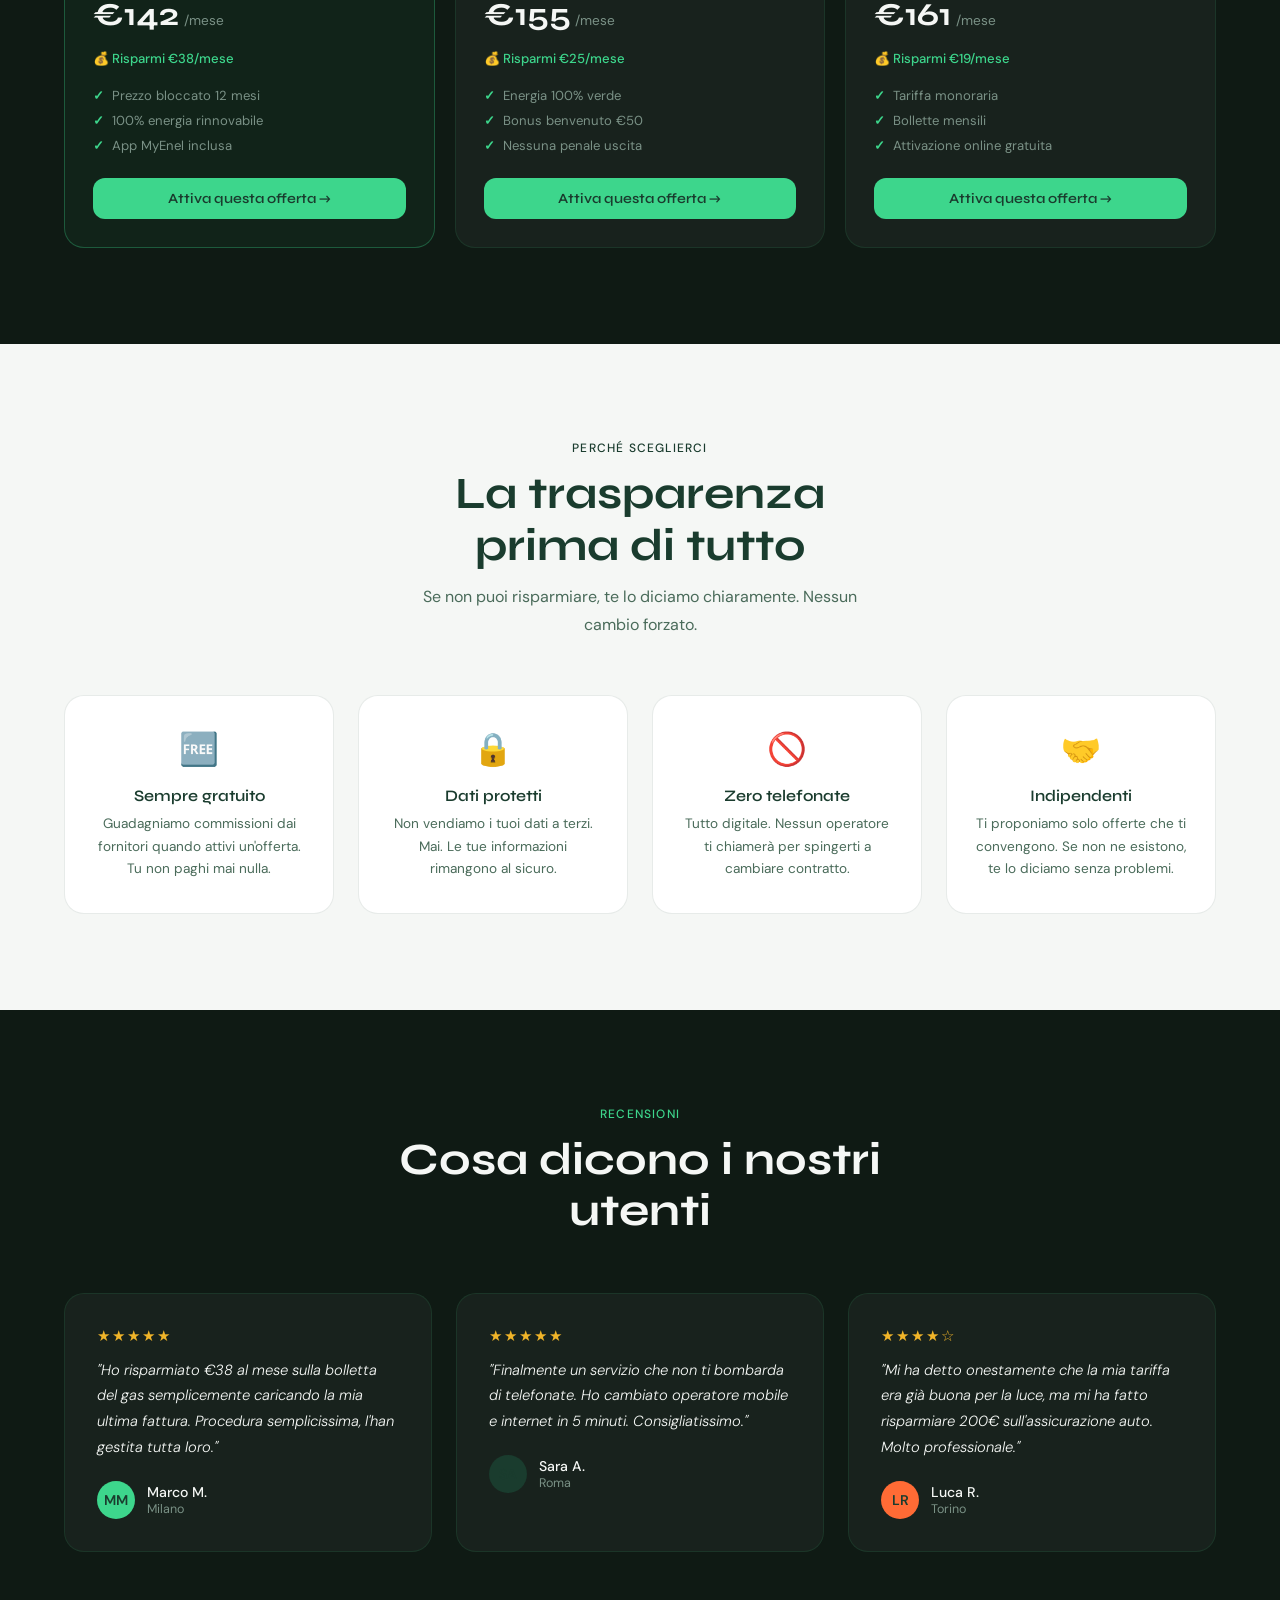
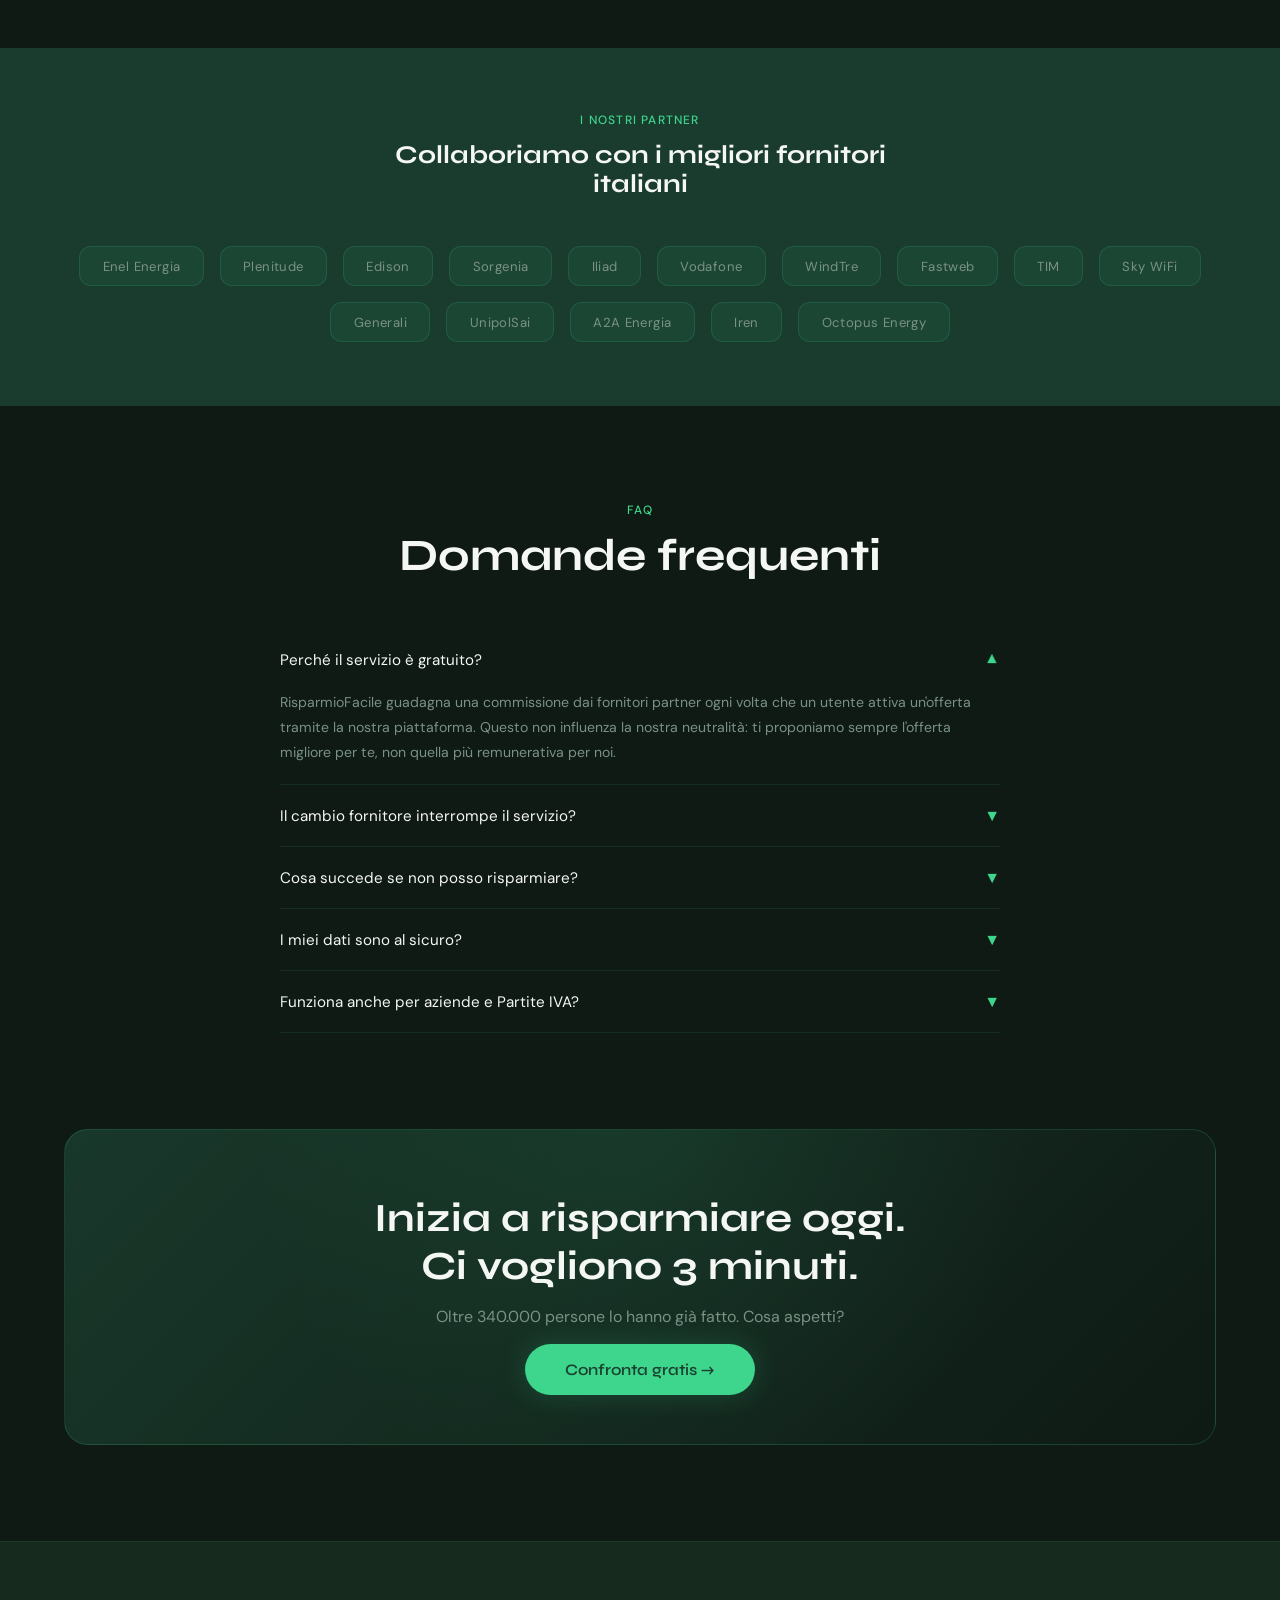
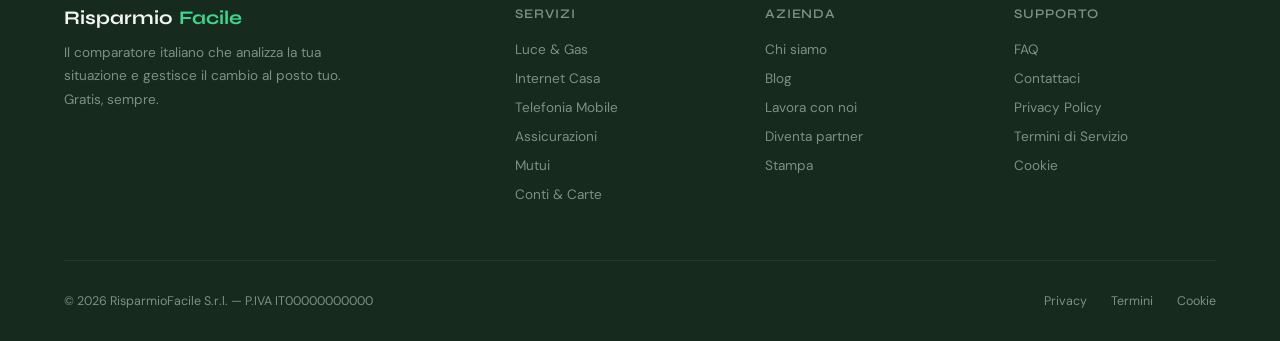
==== commit a1f4968e: "Ridisegna palette colori: verde finance moderno e tech" ====
--- a/index.html
+++ b/index.html
@@ -8,15 +8,18 @@
 <link href="https://fonts.googleapis.com/css2?family=Syne:wght@400;600;700;800&family=DM+Sans:ital,wght@0,300;0,400;0,500;1,300&display=swap" rel="stylesheet">
 <style>
   :root {
-    --green: #00E07A;
-    --green-dark: #00b862;
-    --navy: #0a0f1e;
-    --navy-mid: #111827;
-    --navy-light: #1a2235;
-    --slate: #8892a4;
-    --white: #f5f7fa;
+    --green: #3dd68c;
+    --green-dark: #2ab574;
+    --primary: #1a3c2e;
+    --navy: #0f1a14;
+    --navy-mid: #162a1e;
+    --navy-light: #1e3828;
+    --slate: #7a9186;
+    --slate-light: #4a6b5a;
+    --white: #f5f7f5;
+    --off-white: #f5f7f5;
     --card-bg: rgba(255,255,255,0.04);
-    --card-border: rgba(255,255,255,0.08);
+    --card-border: rgba(61,214,140,0.1);
     --radius: 20px;
   }
 
@@ -36,7 +39,7 @@
     content: '';
     position: fixed; inset: 0;
     background-image: url("data:image/svg+xml,%3Csvg viewBox='0 0 200 200' xmlns='http://www.w3.org/2000/svg'%3E%3Cfilter id='n'%3E%3CfeTurbulence type='fractalNoise' baseFrequency='0.9' numOctaves='4' stitchTiles='stitch'/%3E%3C/filter%3E%3Crect width='100%25' height='100%25' filter='url(%23n)' opacity='0.03'/%3E%3C/svg%3E");
-    pointer-events: none; z-index: 0; opacity: .5;
+    pointer-events: none; z-index: 0; opacity: .4;
   }
 
   /* ── NAV ── */
@@ -44,14 +47,14 @@
     position: fixed; top: 0; left: 0; right: 0; z-index: 100;
     display: flex; align-items: center; justify-content: space-between;
     padding: 1.2rem 5vw;
-    background: rgba(10,15,30,0.85);
+    background: rgba(15,26,20,0.9);
     backdrop-filter: blur(16px);
     border-bottom: 1px solid var(--card-border);
   }
 
   .logo {
     font-family: 'Syne', sans-serif;
-    font-weight: 800; font-size: 1.4rem;
+    font-weight: 700; font-size: 1.4rem;
     color: var(--white);
     text-decoration: none;
     display: flex; align-items: center; gap: .4rem;
@@ -66,7 +69,7 @@
 
   nav ul a {
     text-decoration: none; color: var(--slate);
-    font-size: .9rem; font-weight: 500;
+    font-size: .9rem; font-weight: 400;
     transition: color .2s;
   }
 
@@ -74,7 +77,7 @@
 
   .nav-cta {
     background: var(--green);
-    color: var(--navy) !important;
+    color: var(--primary) !important;
     padding: .55rem 1.4rem;
     border-radius: 50px;
     font-weight: 600 !important;
@@ -99,12 +102,12 @@
   .blob {
     position: absolute;
     border-radius: 50%;
-    filter: blur(80px);
-    opacity: .18;
+    filter: blur(90px);
+    opacity: .14;
     animation: drift 10s ease-in-out infinite alternate;
   }
   .blob-1 { width: 600px; height: 600px; background: var(--green); top: -200px; left: -150px; animation-delay: 0s; }
-  .blob-2 { width: 400px; height: 400px; background: #0066ff; bottom: 0; right: -100px; animation-delay: -4s; }
+  .blob-2 { width: 400px; height: 400px; background: var(--primary); bottom: 0; right: -100px; animation-delay: -4s; opacity: .25; }
   .blob-3 { width: 300px; height: 300px; background: var(--green); bottom: 100px; left: 30%; animation-delay: -7s; }
 
   @keyframes drift {
@@ -114,10 +117,10 @@
 
   .hero-badge {
     display: inline-flex; align-items: center; gap: .5rem;
-    background: rgba(0,224,122,.1);
-    border: 1px solid rgba(0,224,122,.25);
+    background: rgba(61,214,140,.1);
+    border: 1px solid rgba(61,214,140,.22);
     color: var(--green);
-    font-size: .8rem; font-weight: 600; letter-spacing: .06em; text-transform: uppercase;
+    font-size: .78rem; font-weight: 500; letter-spacing: .07em; text-transform: uppercase;
     padding: .4rem 1rem; border-radius: 50px;
     margin-bottom: 2rem;
     animation: fadeUp .6s ease both;
@@ -126,9 +129,9 @@
   .hero h1 {
     font-family: 'Syne', sans-serif;
     font-size: clamp(2.8rem, 6vw, 5.2rem);
-    font-weight: 800; line-height: 1.08;
+    font-weight: 700; line-height: 1.08;
     max-width: 800px;
-    color: #0066ff;
+    color: var(--white);
     animation: fadeUp .7s .1s ease both;
   }
 
@@ -141,11 +144,11 @@
   .hero h1 em::after {
     content: '';
     position: absolute; bottom: 4px; left: 0; right: 0; height: 3px;
-    background: var(--green); border-radius: 2px; opacity: .4;
+    background: var(--green); border-radius: 2px; opacity: .35;
   }
 
   .hero p {
-    color: var(--slate); font-size: 1.15rem; line-height: 1.7;
+    color: var(--slate); font-size: 1.1rem; line-height: 1.75;
     max-width: 560px; margin: 1.5rem auto 0;
     animation: fadeUp .7s .2s ease both;
   }
@@ -157,26 +160,26 @@
   }
 
   .btn-primary {
-    background: var(--green); color: var(--navy);
-    font-family: 'Syne', sans-serif;
-    font-weight: 700; font-size: 1rem;
+    background: var(--green); color: var(--primary);
+    font-family: 'Syne', sans-serif;
+    font-weight: 600; font-size: 1rem;
     padding: .9rem 2.2rem; border-radius: 50px;
     text-decoration: none; border: none; cursor: pointer;
     transition: transform .2s, box-shadow .2s;
-    box-shadow: 0 0 30px rgba(0,224,122,.25);
-  }
-
-  .btn-primary:hover { transform: translateY(-3px); box-shadow: 0 8px 40px rgba(0,224,122,.4); }
+    box-shadow: 0 0 28px rgba(61,214,140,.2);
+  }
+
+  .btn-primary:hover { transform: translateY(-3px); box-shadow: 0 8px 36px rgba(61,214,140,.35); }
 
   .btn-secondary {
     background: transparent; color: var(--white);
-    font-family: 'Syne', sans-serif; font-weight: 600; font-size: 1rem;
+    font-family: 'Syne', sans-serif; font-weight: 500; font-size: 1rem;
     padding: .9rem 2.2rem; border-radius: 50px;
-    text-decoration: none; border: 1px solid var(--card-border);
+    text-decoration: none; border: 1px solid rgba(61,214,140,.18);
     transition: border-color .2s, background .2s;
   }
 
-  .btn-secondary:hover { border-color: rgba(255,255,255,.3); background: rgba(255,255,255,.04); }
+  .btn-secondary:hover { border-color: rgba(61,214,140,.4); background: rgba(61,214,140,.05); }
 
   /* stats strip */
   .stats-strip {
@@ -188,10 +191,10 @@
   .stat-item { text-align: center; }
   .stat-item .num {
     font-family: 'Syne', sans-serif;
-    font-size: 2rem; font-weight: 800; color: var(--green);
+    font-size: 2rem; font-weight: 700; color: var(--green);
     display: block;
   }
-  .stat-item .label { color: var(--slate); font-size: .82rem; }
+  .stat-item .label { color: var(--slate); font-size: .82rem; font-weight: 400; }
 
   .stat-divider { width: 1px; background: var(--card-border); }
 
@@ -203,15 +206,15 @@
   /* ── SECTION LAYOUT ── */
   section { padding: 6rem 5vw; position: relative; }
   .section-label {
-    font-size: .78rem; font-weight: 600; letter-spacing: .1em; text-transform: uppercase;
+    font-size: .75rem; font-weight: 500; letter-spacing: .1em; text-transform: uppercase;
     color: var(--green); margin-bottom: .75rem;
   }
   .section-title {
     font-family: 'Syne', sans-serif;
-    font-size: clamp(1.8rem, 3.5vw, 2.8rem); font-weight: 800; line-height: 1.15;
+    font-size: clamp(1.8rem, 3.5vw, 2.8rem); font-weight: 700; line-height: 1.15;
     max-width: 520px;
   }
-  .section-sub { color: var(--slate); font-size: 1rem; line-height: 1.7; max-width: 480px; margin-top: .75rem; }
+  .section-sub { color: var(--slate); font-size: 1rem; line-height: 1.75; max-width: 480px; margin-top: .75rem; }
   .centered { text-align: center; }
   .centered .section-title, .centered .section-sub { margin-left: auto; margin-right: auto; }
 
@@ -240,32 +243,35 @@
     opacity: 0; transition: opacity .3s;
   }
 
-  .service-card:hover { transform: translateY(-6px); border-color: rgba(0,224,122,.2); background: rgba(0,224,122,.04); }
+  .service-card:hover { transform: translateY(-6px); border-color: rgba(61,214,140,.22); background: rgba(61,214,140,.04); }
   .service-card:hover::before { opacity: 1; }
 
   .service-icon {
     width: 48px; height: 48px;
-    background: rgba(0,224,122,.1); border-radius: 14px;
+    background: rgba(61,214,140,.1); border-radius: 14px;
     display: flex; align-items: center; justify-content: center;
     font-size: 1.4rem; margin-bottom: 1.25rem;
   }
 
   .service-card h3 {
     font-family: 'Syne', sans-serif;
-    font-weight: 700; font-size: 1.1rem; margin-bottom: .5rem;
-  }
-
-  .service-card p { color: var(--slate); font-size: .88rem; line-height: 1.6; }
+    font-weight: 600; font-size: 1.05rem; margin-bottom: .5rem;
+  }
+
+  .service-card p { color: var(--slate); font-size: .88rem; line-height: 1.65; }
 
   .service-card .savings-tag {
     display: inline-block; margin-top: 1rem;
-    background: rgba(0,224,122,.1); color: var(--green);
-    font-size: .78rem; font-weight: 600; letter-spacing: .04em;
+    background: rgba(61,214,140,.1); color: var(--green);
+    font-size: .78rem; font-weight: 500; letter-spacing: .04em;
     padding: .3rem .75rem; border-radius: 50px;
   }
 
   /* ── HOW IT WORKS ── */
-  .how-section { background: var(--navy-mid); }
+  .how-section { background: var(--off-white); }
+  .how-section .section-label { color: var(--primary); }
+  .how-section .section-title { color: var(--primary); }
+  .how-section .section-sub { color: var(--slate-light); }
 
   .steps {
     display: grid;
@@ -280,17 +286,18 @@
 
   .step-num {
     font-family: 'Syne', sans-serif;
-    font-size: 4rem; font-weight: 800;
-    color: rgba(0,224,122,.1); line-height: 1;
+    font-size: 4rem; font-weight: 700;
+    color: rgba(26,60,46,.12); line-height: 1;
     margin-bottom: .5rem;
   }
 
   .step h3 {
     font-family: 'Syne', sans-serif;
-    font-size: 1.05rem; font-weight: 700; margin-bottom: .5rem;
-  }
-
-  .step p { color: var(--slate); font-size: .88rem; line-height: 1.6; }
+    font-size: 1.05rem; font-weight: 600; margin-bottom: .5rem;
+    color: var(--primary);
+  }
+
+  .step p { color: var(--slate-light); font-size: .88rem; line-height: 1.65; }
 
   /* ── COMPARISON TABLE ── */
   .compare-section { background: var(--navy); }
@@ -303,12 +310,12 @@
   .tab-btn {
     padding: .5rem 1.2rem; border-radius: 50px;
     background: var(--card-bg); border: 1px solid var(--card-border);
-    color: var(--slate); font-size: .88rem; font-weight: 500;
+    color: var(--slate); font-size: .88rem; font-weight: 400;
     cursor: pointer; transition: all .2s; font-family: 'DM Sans', sans-serif;
   }
 
   .tab-btn.active, .tab-btn:hover {
-    background: var(--green); color: var(--navy);
+    background: var(--green); color: var(--primary);
     border-color: var(--green); font-weight: 600;
   }
 
@@ -326,31 +333,31 @@
   }
 
   .offer-card.featured {
-    border-color: rgba(0,224,122,.35);
-    background: rgba(0,224,122,.05);
+    border-color: rgba(61,214,140,.3);
+    background: rgba(61,214,140,.05);
   }
 
   .offer-card.featured::after {
     content: '🏆 Migliore offerta';
     position: absolute; top: -1px; right: 1.5rem;
-    background: var(--green); color: var(--navy);
-    font-size: .72rem; font-weight: 700;
+    background: var(--green); color: var(--primary);
+    font-size: .72rem; font-weight: 600;
     padding: .25rem .75rem; border-radius: 0 0 10px 10px;
   }
 
-  .offer-card:hover { transform: translateY(-4px); border-color: rgba(0,224,122,.25); }
+  .offer-card:hover { transform: translateY(-4px); border-color: rgba(61,214,140,.22); }
 
   .offer-logo {
     width: 80px; height: 32px;
     background: rgba(255,255,255,.06); border-radius: 8px;
     display: flex; align-items: center; justify-content: center;
-    font-size: .75rem; font-weight: 700; color: var(--slate);
+    font-size: .75rem; font-weight: 500; color: var(--slate);
     margin-bottom: 1.25rem;
   }
 
   .offer-card h4 {
     font-family: 'Syne', sans-serif;
-    font-size: 1rem; font-weight: 700; margin-bottom: .3rem;
+    font-size: 1rem; font-weight: 600; margin-bottom: .3rem;
   }
 
   .offer-price {
@@ -359,13 +366,13 @@
 
   .offer-price .amount {
     font-family: 'Syne', sans-serif;
-    font-size: 2rem; font-weight: 800; color: var(--white);
+    font-size: 2rem; font-weight: 700; color: var(--white);
   }
 
   .offer-price .period { color: var(--slate); font-size: .85rem; }
 
   .offer-saving {
-    font-size: .82rem; color: var(--green); font-weight: 600; margin-bottom: 1rem;
+    font-size: .82rem; color: var(--green); font-weight: 500; margin-bottom: 1rem;
   }
 
   .offer-features { list-style: none; margin-bottom: 1.25rem; }
@@ -374,21 +381,24 @@
     padding: .25rem 0;
     display: flex; align-items: center; gap: .5rem;
   }
-  .offer-features li::before { content: '✓'; color: var(--green); font-weight: 700; }
+  .offer-features li::before { content: '✓'; color: var(--green); font-weight: 600; }
 
   .btn-offer {
     display: block; text-align: center;
-    background: var(--green); color: var(--navy);
-    font-family: 'Syne', sans-serif; font-weight: 700; font-size: .88rem;
+    background: var(--green); color: var(--primary);
+    font-family: 'Syne', sans-serif; font-weight: 600; font-size: .88rem;
     padding: .75rem; border-radius: 12px;
     text-decoration: none; cursor: pointer; border: none; width: 100%;
     transition: transform .2s, box-shadow .2s;
   }
 
-  .btn-offer:hover { transform: translateY(-2px); box-shadow: 0 6px 20px rgba(0,224,122,.3); }
+  .btn-offer:hover { transform: translateY(-2px); box-shadow: 0 6px 20px rgba(61,214,140,.28); }
 
   /* ── TRUST ── */
-  .trust-section { background: var(--navy-mid); }
+  .trust-section { background: var(--off-white); }
+  .trust-section .section-label { color: var(--primary); }
+  .trust-section .section-title { color: var(--primary); }
+  .trust-section .section-sub { color: var(--slate-light); }
 
   .trust-grid {
     display: grid;
@@ -397,7 +407,7 @@
   }
 
   .trust-item {
-    background: var(--card-bg); border: 1px solid var(--card-border);
+    background: #fff; border: 1px solid rgba(26,60,46,.1);
     border-radius: var(--radius); padding: 2rem 1.75rem;
     text-align: center;
   }
@@ -405,9 +415,10 @@
   .trust-icon { font-size: 2rem; margin-bottom: 1rem; }
   .trust-item h4 {
     font-family: 'Syne', sans-serif;
-    font-weight: 700; font-size: 1rem; margin-bottom: .5rem;
-  }
-  .trust-item p { color: var(--slate); font-size: .85rem; line-height: 1.6; }
+    font-weight: 600; font-size: 1rem; margin-bottom: .5rem;
+    color: var(--primary);
+  }
+  .trust-item p { color: var(--slate-light); font-size: .85rem; line-height: 1.65; }
 
   /* ── TESTIMONIALS ── */
   .testimonials-grid {
@@ -421,18 +432,18 @@
     border-radius: var(--radius); padding: 2rem;
   }
 
-  .stars { color: #ffc32b; margin-bottom: .75rem; font-size: .95rem; letter-spacing: 2px; }
+  .stars { color: #f0b429; margin-bottom: .75rem; font-size: .95rem; letter-spacing: 2px; }
   .testimonial blockquote {
-    font-style: italic; color: var(--white); font-size: .92rem; line-height: 1.7;
-    margin-bottom: 1.25rem;
+    font-style: italic; color: var(--white); font-size: .92rem; line-height: 1.75;
+    font-weight: 300; margin-bottom: 1.25rem;
   }
   .author { display: flex; align-items: center; gap: .75rem; }
   .author-avatar {
     width: 38px; height: 38px; border-radius: 50%;
     display: flex; align-items: center; justify-content: center;
-    font-weight: 700; font-size: .88rem; color: var(--navy);
-  }
-  .author-name { font-size: .88rem; font-weight: 600; }
+    font-weight: 600; font-size: .88rem; color: var(--primary);
+  }
+  .author-name { font-size: .88rem; font-weight: 500; }
   .author-loc { font-size: .78rem; color: var(--slate); }
 
   /* ── PARTNERS ── */
@@ -442,18 +453,18 @@
   }
 
   .partner-chip {
-    background: var(--card-bg); border: 1px solid var(--card-border);
+    background: rgba(61,214,140,.07); border: 1px solid rgba(61,214,140,.15);
     border-radius: 12px; padding: .65rem 1.4rem;
-    font-size: .82rem; font-weight: 600; color: var(--slate);
+    font-size: .82rem; font-weight: 400; color: var(--slate);
     letter-spacing: .03em; transition: border-color .2s, color .2s;
   }
 
-  .partner-chip:hover { border-color: rgba(0,224,122,.3); color: var(--white); }
+  .partner-chip:hover { border-color: rgba(61,214,140,.35); color: var(--white); }
 
   /* ── CTA BANNER ── */
   .cta-banner {
-    background: linear-gradient(135deg, rgba(0,224,122,.12), rgba(0,102,255,.08));
-    border: 1px solid rgba(0,224,122,.2);
+    background: linear-gradient(135deg, rgba(26,60,46,.9), rgba(15,26,20,.95));
+    border: 1px solid rgba(61,214,140,.18);
     border-radius: 24px;
     padding: 4rem 3rem; text-align: center;
     margin: 0 5vw 6rem;
@@ -463,16 +474,16 @@
   .cta-banner::before {
     content: '';
     position: absolute; inset: 0;
-    background: radial-gradient(circle at 50% 0%, rgba(0,224,122,.1), transparent 60%);
+    background: radial-gradient(circle at 50% 0%, rgba(61,214,140,.08), transparent 60%);
   }
 
   .cta-banner h2 {
     font-family: 'Syne', sans-serif;
-    font-size: clamp(1.8rem, 3.5vw, 2.5rem); font-weight: 800;
+    font-size: clamp(1.8rem, 3.5vw, 2.5rem); font-weight: 700;
     margin-bottom: 1rem; position: relative;
   }
 
-  .cta-banner p { color: var(--slate); font-size: 1rem; margin-bottom: 2rem; position: relative; }
+  .cta-banner p { color: var(--slate); font-size: 1rem; font-weight: 400; margin-bottom: 2rem; position: relative; }
 
   /* ── FAQ ── */
   .faq-list { max-width: 720px; margin: 3rem auto 0; }
@@ -486,7 +497,7 @@
     width: 100%; background: none; border: none;
     display: flex; align-items: center; justify-content: space-between;
     padding: 1.25rem 0; cursor: pointer;
-    font-family: 'DM Sans', sans-serif; font-size: .95rem; font-weight: 500;
+    font-family: 'DM Sans', sans-serif; font-size: .95rem; font-weight: 400;
     color: var(--white); text-align: left;
     transition: color .2s;
   }
@@ -498,7 +509,7 @@
 
   .faq-answer {
     max-height: 0; overflow: hidden; transition: max-height .35s ease;
-    color: var(--slate); font-size: .88rem; line-height: 1.7;
+    color: var(--slate); font-size: .88rem; line-height: 1.75; font-weight: 400;
   }
 
   .faq-answer p { padding-bottom: 1.25rem; }
@@ -518,14 +529,14 @@
   }
 
   footer .logo { font-size: 1.2rem; margin-bottom: .75rem; }
-  .footer-desc { color: var(--slate); font-size: .85rem; line-height: 1.7; max-width: 280px; }
+  .footer-desc { color: var(--slate); font-size: .85rem; line-height: 1.7; font-weight: 400; max-width: 280px; }
   .footer-col h5 {
-    font-family: 'Syne', sans-serif; font-weight: 700; font-size: .85rem;
+    font-family: 'Syne', sans-serif; font-weight: 600; font-size: .82rem;
     text-transform: uppercase; letter-spacing: .07em; margin-bottom: 1rem; color: var(--slate);
   }
   .footer-col ul { list-style: none; }
   .footer-col ul li { margin-bottom: .5rem; }
-  .footer-col ul a { text-decoration: none; color: var(--slate); font-size: .85rem; transition: color .2s; }
+  .footer-col ul a { text-decoration: none; color: var(--slate); font-size: .85rem; font-weight: 400; transition: color .2s; }
   .footer-col ul a:hover { color: var(--white); }
 
   .footer-bottom {
@@ -534,7 +545,7 @@
     padding-top: 2rem; border-top: 1px solid var(--card-border);
   }
 
-  .footer-bottom p { color: var(--slate); font-size: .78rem; }
+  .footer-bottom p { color: var(--slate); font-size: .78rem; font-weight: 400; }
   .footer-links { display: flex; gap: 1.5rem; }
   .footer-links a { color: var(--slate); text-decoration: none; font-size: .78rem; }
   .footer-links a:hover { color: var(--white); }
@@ -542,10 +553,10 @@
   /* ── FLOATING BADGE ── */
   .floating-badge {
     position: fixed; bottom: 2rem; right: 2rem; z-index: 50;
-    background: var(--green); color: var(--navy);
-    font-family: 'Syne', sans-serif; font-weight: 700; font-size: .85rem;
+    background: var(--green); color: var(--primary);
+    font-family: 'Syne', sans-serif; font-weight: 600; font-size: .85rem;
     padding: .75rem 1.5rem; border-radius: 50px;
-    box-shadow: 0 8px 30px rgba(0,224,122,.35);
+    box-shadow: 0 8px 28px rgba(61,214,140,.3);
     cursor: pointer; text-decoration: none;
     animation: pulse 2.5s ease-in-out infinite;
     transition: transform .2s;
@@ -554,8 +565,8 @@
   .floating-badge:hover { transform: scale(1.05); }
 
   @keyframes pulse {
-    0%, 100% { box-shadow: 0 8px 30px rgba(0,224,122,.35); }
-    50% { box-shadow: 0 8px 50px rgba(0,224,122,.6); }
+    0%, 100% { box-shadow: 0 8px 28px rgba(61,214,140,.3); }
+    50% { box-shadow: 0 8px 44px rgba(61,214,140,.55); }
   }
 
   /* ── RESPONSIVE ── */
@@ -760,7 +771,7 @@
       <div class="stars">★★★★★</div>
       <blockquote>"Ho risparmiato €38 al mese sulla bolletta del gas semplicemente caricando la mia ultima fattura. Procedura semplicissima, l'han gestita tutta loro."</blockquote>
       <div class="author">
-        <div class="author-avatar" style="background:#00E07A">MM</div>
+        <div class="author-avatar" style="background:#3dd68c">MM</div>
         <div>
           <div class="author-name">Marco M.</div>
           <div class="author-loc">Milano</div>
@@ -771,7 +782,7 @@
       <div class="stars">★★★★★</div>
       <blockquote>"Finalmente un servizio che non ti bombarda di telefonate. Ho cambiato operatore mobile e internet in 5 minuti. Consigliatissimo."</blockquote>
       <div class="author">
-        <div class="author-avatar" style="background:#0066ff">SA</div>
+        <div class="author-avatar" style="background:#1a3c2e">SA</div>
         <div>
           <div class="author-name">Sara A.</div>
           <div class="author-loc">Roma</div>
@@ -793,10 +804,10 @@
 </section>
 
 <!-- PARTNERS -->
-<section style="background: var(--navy-mid); padding: 4rem 5vw;">
+<section style="background: var(--primary); padding: 4rem 5vw;">
   <div class="centered">
     <div class="section-label">I nostri partner</div>
-    <h2 class="section-title" style="font-size: 1.6rem;">Collaboriamo con i migliori fornitori italiani</h2>
+    <h2 class="section-title" style="font-size: 1.6rem; color: var(--white);">Collaboriamo con i migliori fornitori italiani</h2>
   </div>
 
   <div class="partners-row">
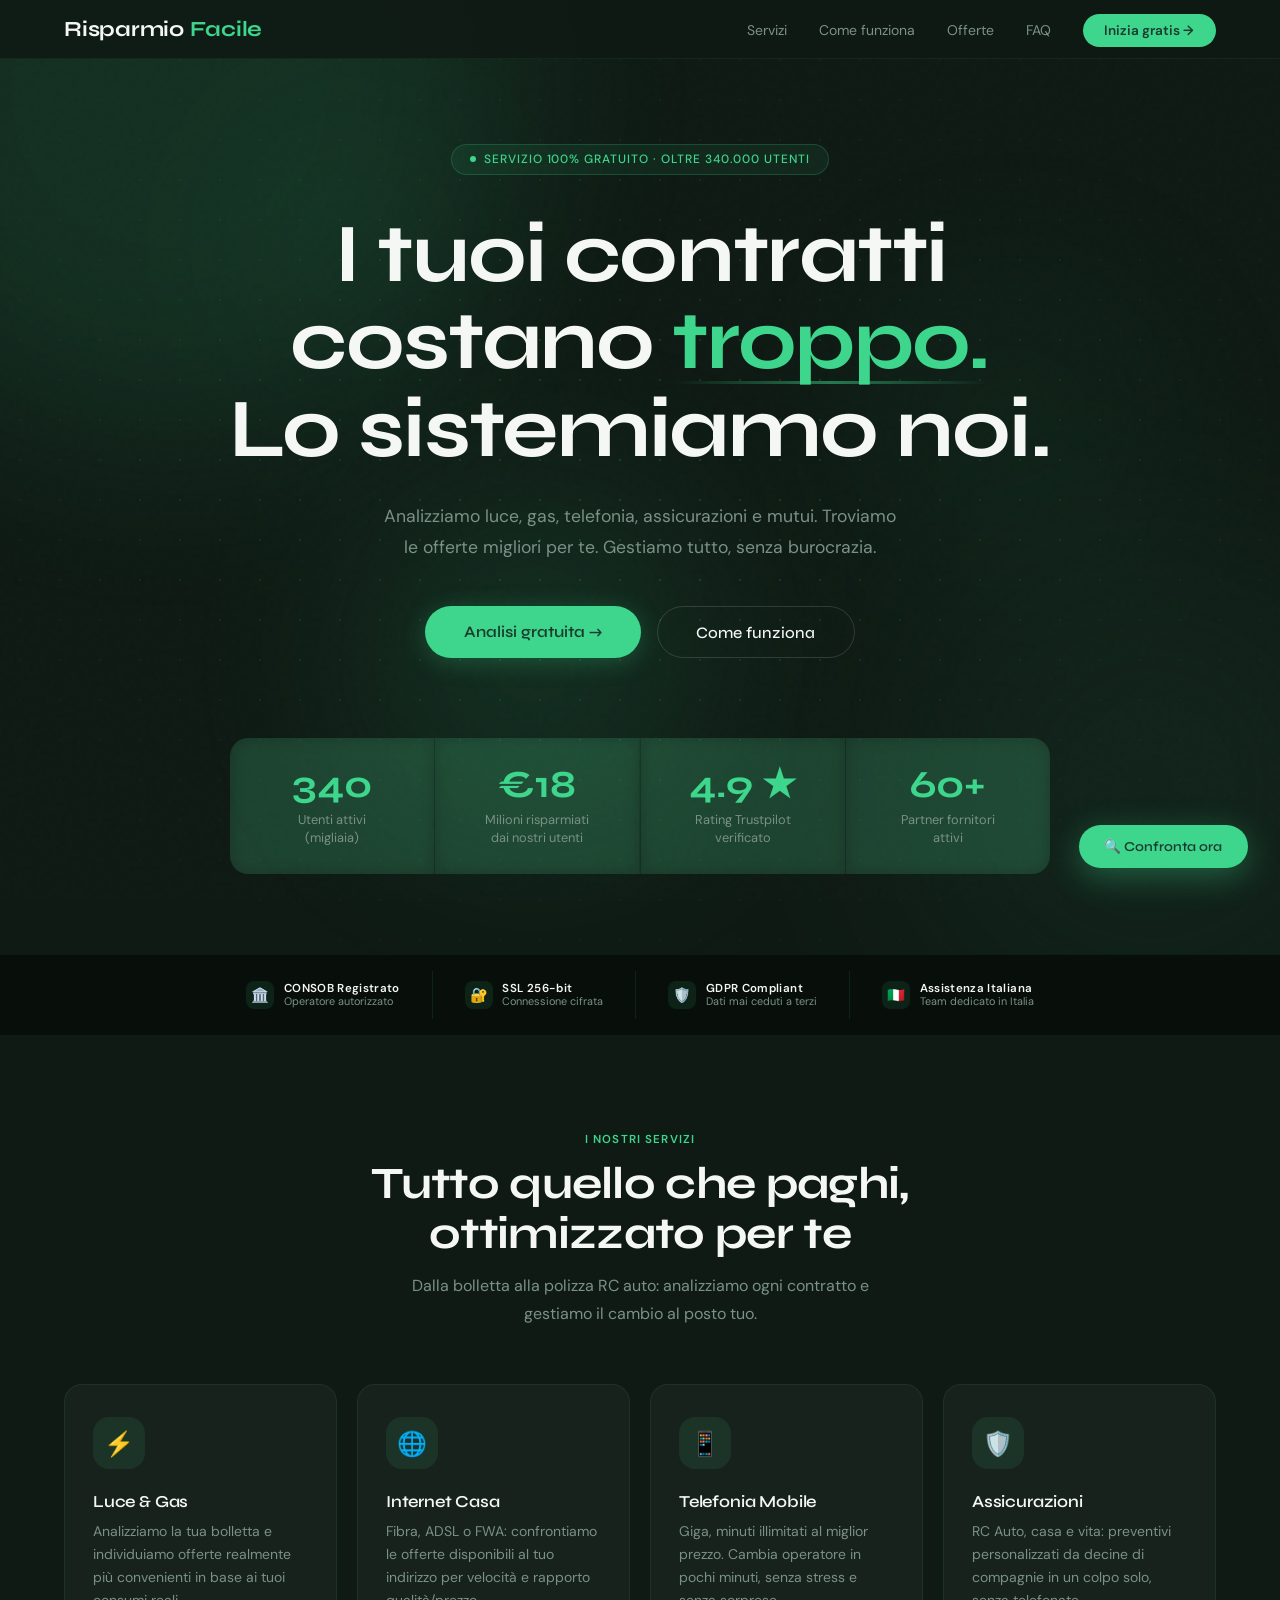
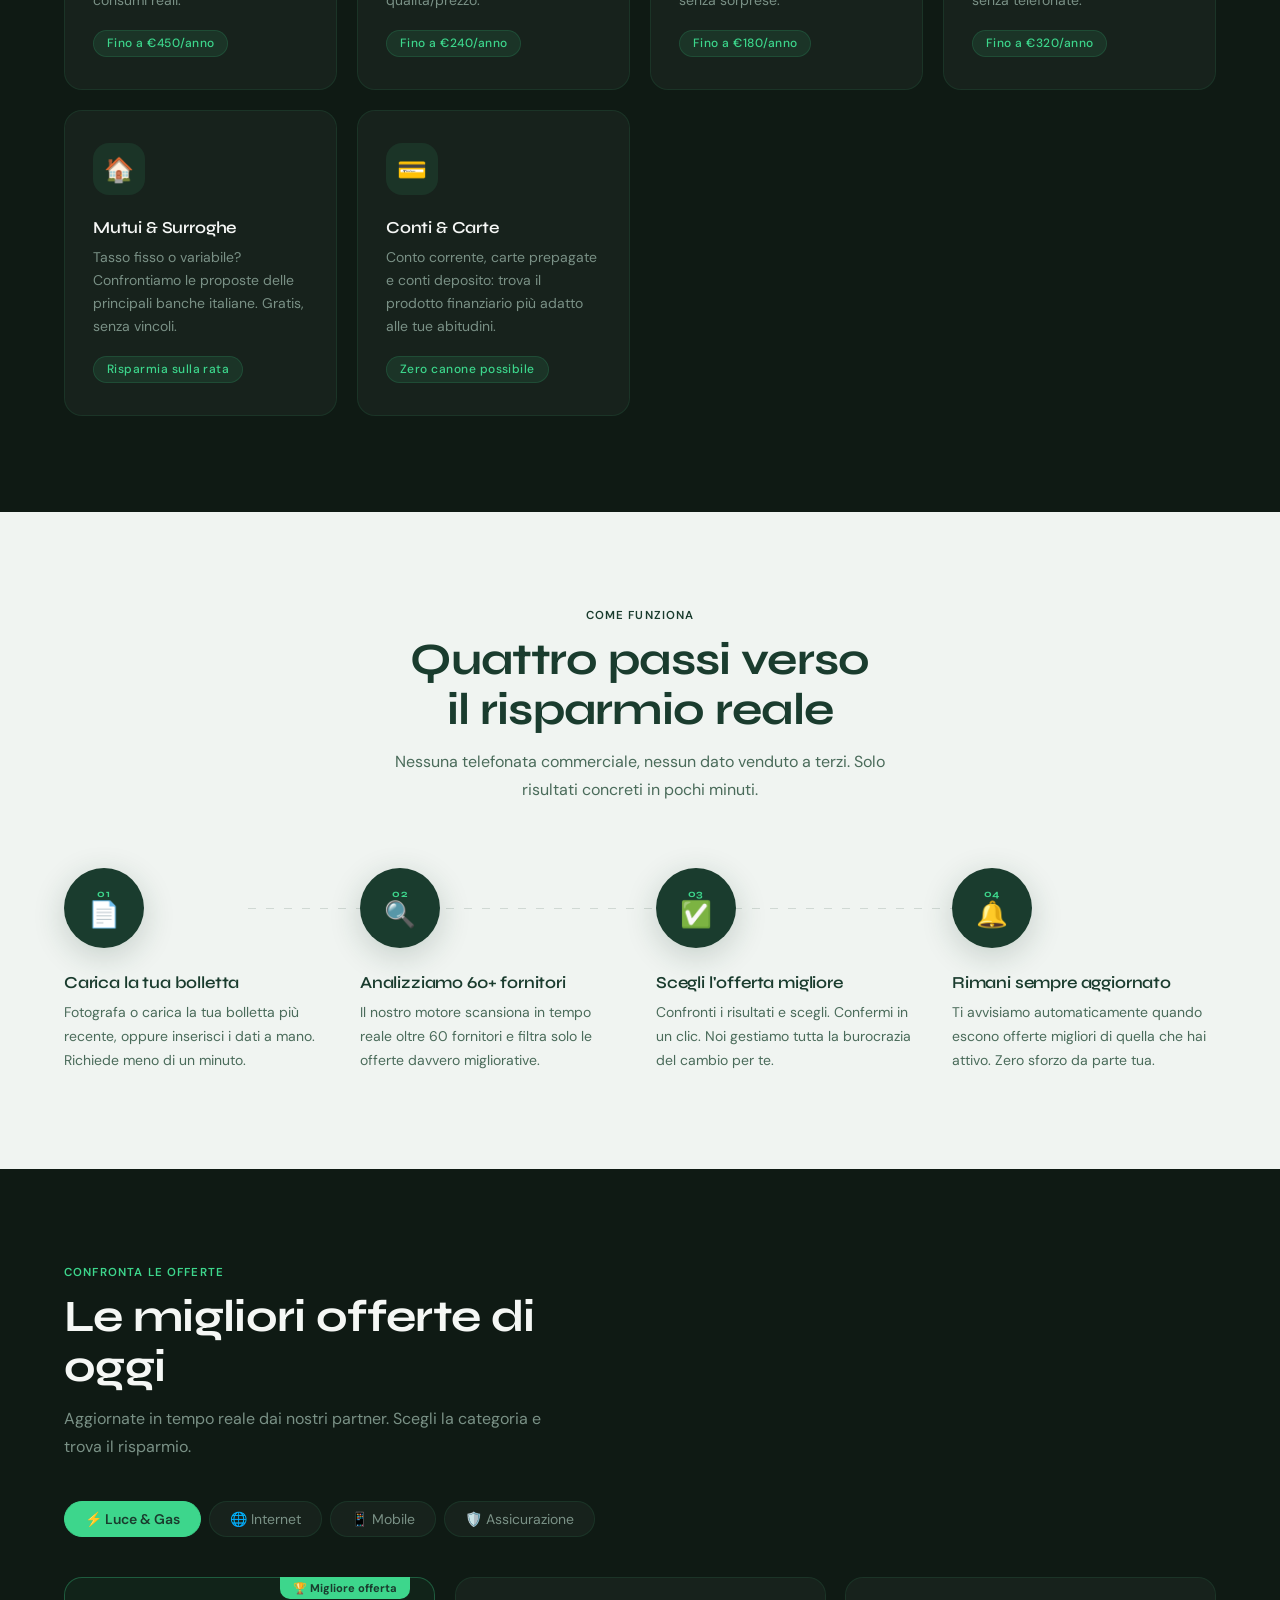
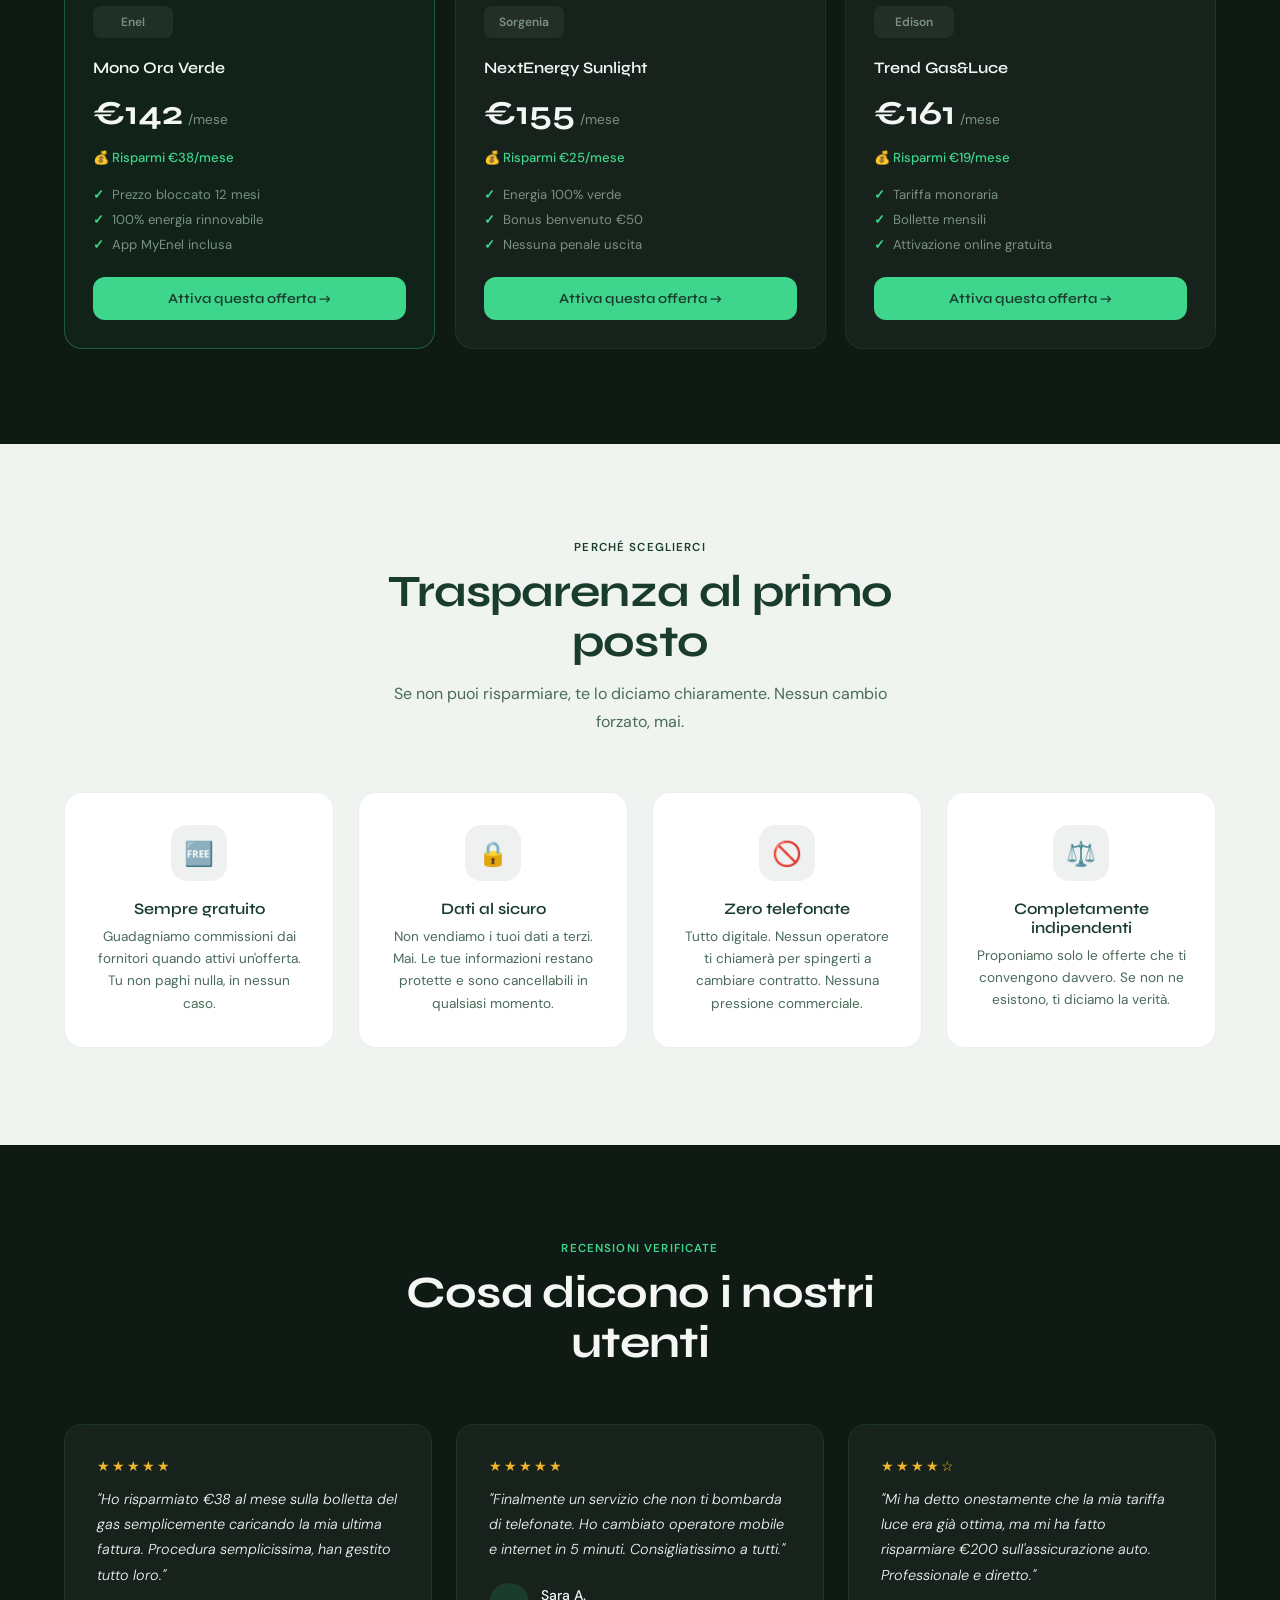
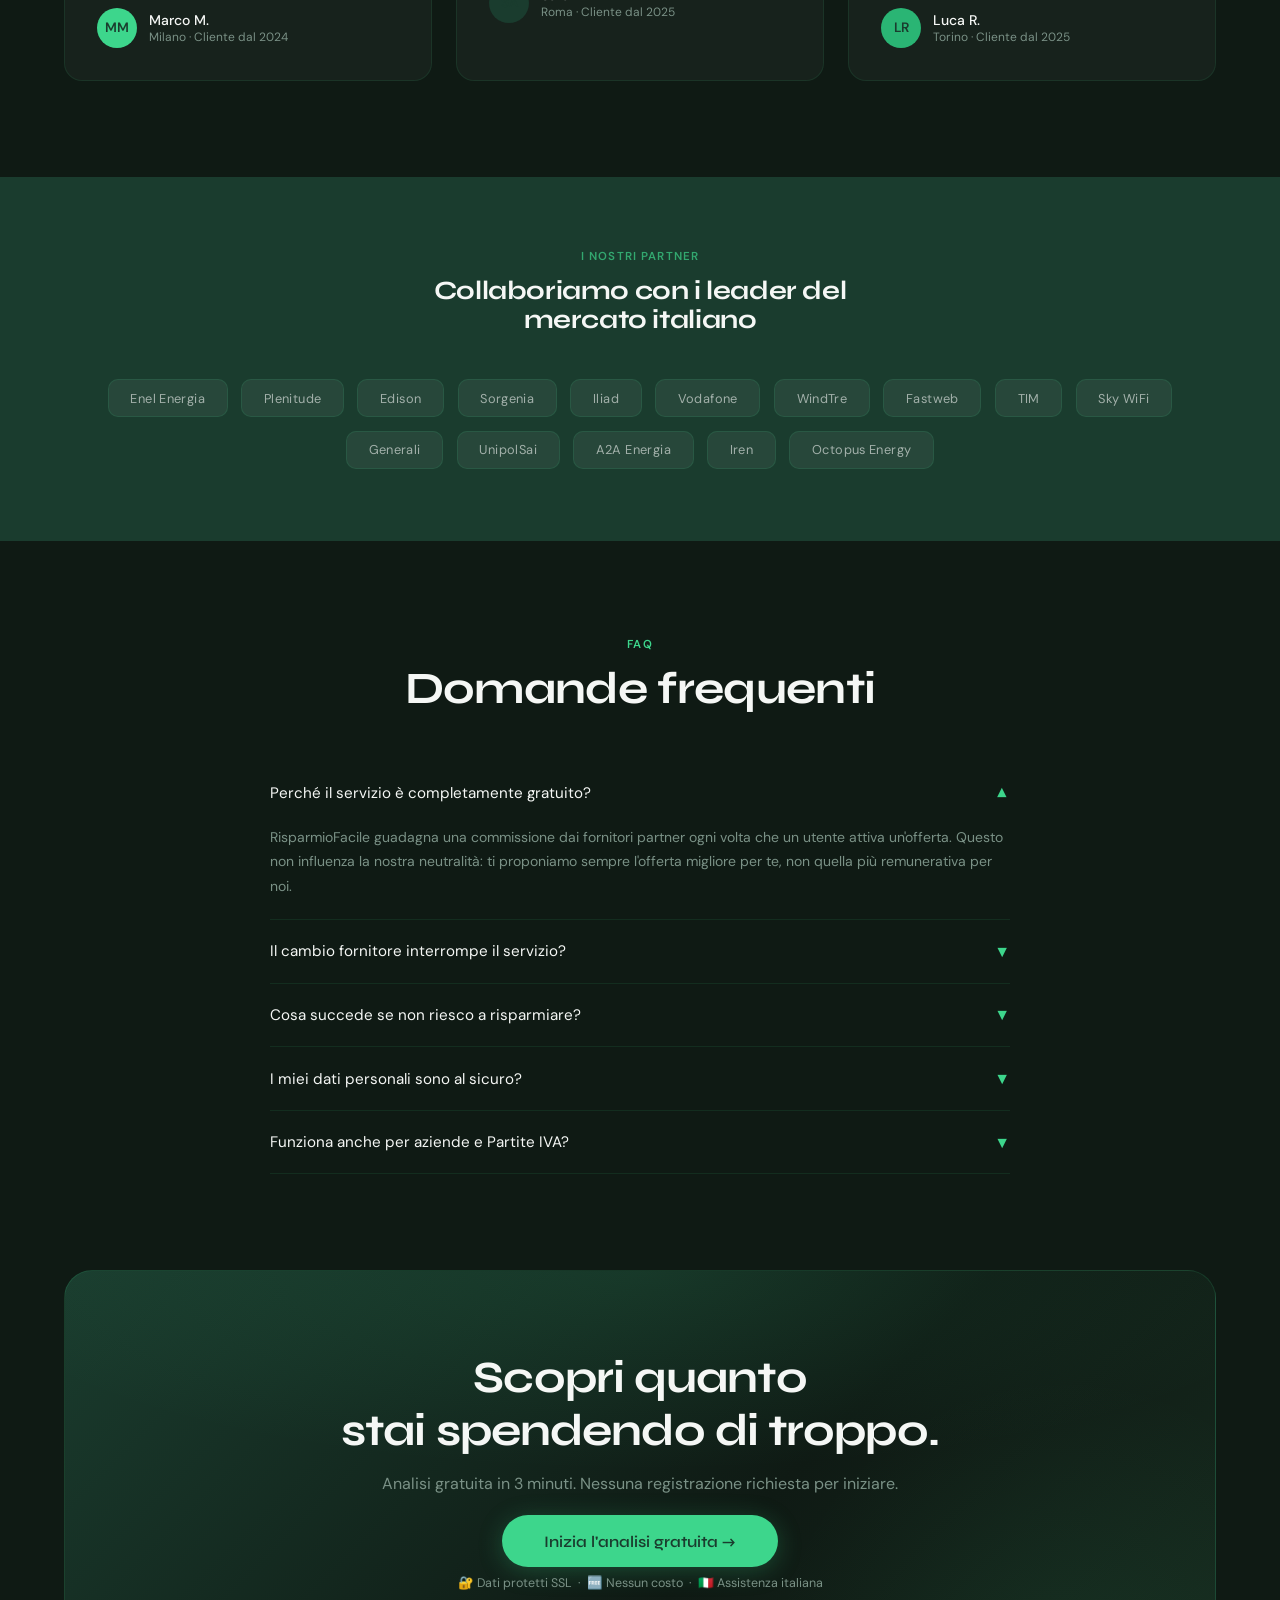
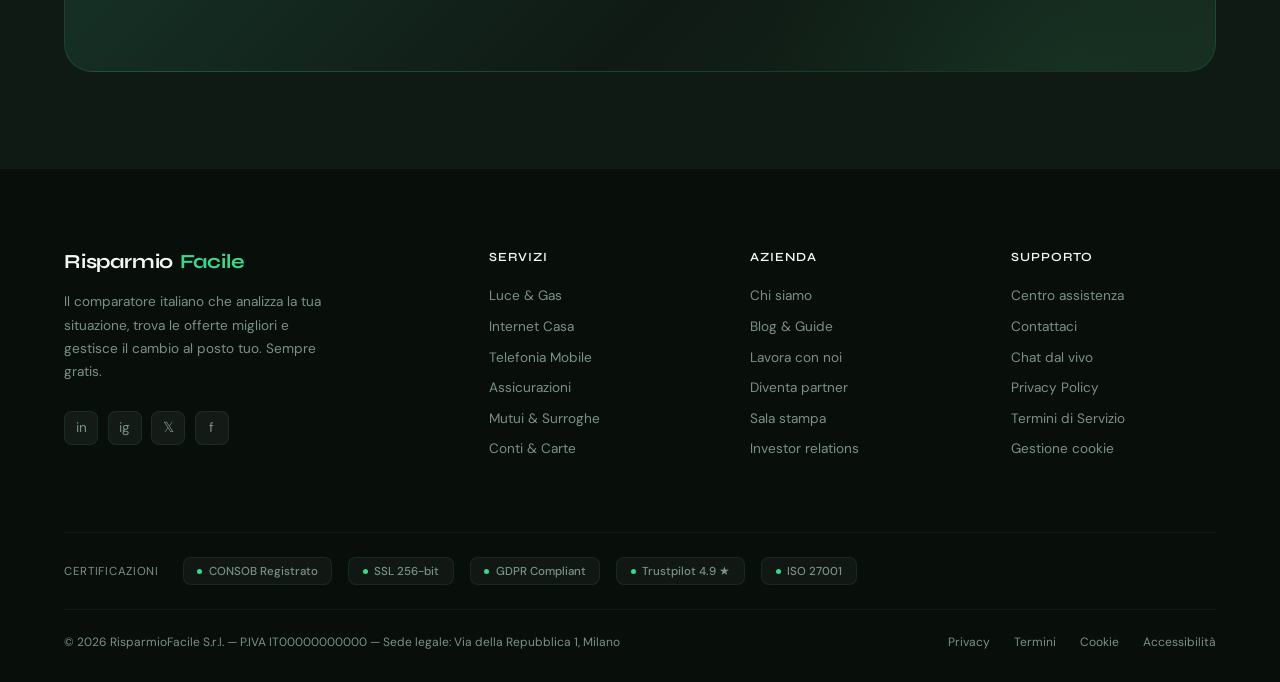
==== commit b77f0ed4: "Redesign fintech: trust bar, hero mesh, stats animati, steps redesign, footer pro" ====
--- a/index.html
+++ b/index.html
@@ -10,6 +10,7 @@
   :root {
     --green: #3dd68c;
     --green-dark: #2ab574;
+    --green-dim: rgba(61,214,140,.12);
     --primary: #1a3c2e;
     --navy: #0f1a14;
     --navy-mid: #162a1e;
@@ -17,14 +18,14 @@
     --slate: #7a9186;
     --slate-light: #4a6b5a;
     --white: #f5f7f5;
-    --off-white: #f5f7f5;
-    --card-bg: rgba(255,255,255,0.04);
+    --off-white: #f0f4f1;
+    --card-bg: rgba(255,255,255,0.035);
     --card-border: rgba(61,214,140,0.1);
-    --radius: 20px;
+    --radius: 18px;
+    --radius-lg: 28px;
   }
 
   *, *::before, *::after { box-sizing: border-box; margin: 0; padding: 0; }
-
   html { scroll-behavior: smooth; }
 
   body {
@@ -34,57 +35,51 @@
     overflow-x: hidden;
   }
 
-  /* ── NOISE TEXTURE ── */
+  /* ── NOISE ── */
   body::before {
     content: '';
     position: fixed; inset: 0;
-    background-image: url("data:image/svg+xml,%3Csvg viewBox='0 0 200 200' xmlns='http://www.w3.org/2000/svg'%3E%3Cfilter id='n'%3E%3CfeTurbulence type='fractalNoise' baseFrequency='0.9' numOctaves='4' stitchTiles='stitch'/%3E%3C/filter%3E%3Crect width='100%25' height='100%25' filter='url(%23n)' opacity='0.03'/%3E%3C/svg%3E");
-    pointer-events: none; z-index: 0; opacity: .4;
+    background-image: url("data:image/svg+xml,%3Csvg viewBox='0 0 200 200' xmlns='http://www.w3.org/2000/svg'%3E%3Cfilter id='n'%3E%3CfeTurbulence type='fractalNoise' baseFrequency='0.85' numOctaves='4' stitchTiles='stitch'/%3E%3C/filter%3E%3Crect width='100%25' height='100%25' filter='url(%23n)' opacity='0.025'/%3E%3C/svg%3E");
+    pointer-events: none; z-index: 0; opacity: .5;
   }
 
   /* ── NAV ── */
   nav {
     position: fixed; top: 0; left: 0; right: 0; z-index: 100;
     display: flex; align-items: center; justify-content: space-between;
-    padding: 1.2rem 5vw;
-    background: rgba(15,26,20,0.9);
-    backdrop-filter: blur(16px);
-    border-bottom: 1px solid var(--card-border);
+    padding: 1rem 5vw;
+    background: rgba(15,26,20,0.88);
+    backdrop-filter: blur(20px);
+    border-bottom: 1px solid rgba(61,214,140,.08);
   }
 
   .logo {
     font-family: 'Syne', sans-serif;
-    font-weight: 700; font-size: 1.4rem;
+    font-weight: 700; font-size: 1.35rem;
     color: var(--white);
     text-decoration: none;
     display: flex; align-items: center; gap: .4rem;
-  }
-
+    letter-spacing: -.01em;
+  }
   .logo span { color: var(--green); }
 
-  nav ul {
-    list-style: none;
-    display: flex; gap: 2rem;
-  }
-
+  nav ul { list-style: none; display: flex; gap: 2rem; }
   nav ul a {
     text-decoration: none; color: var(--slate);
-    font-size: .9rem; font-weight: 400;
+    font-size: .875rem; font-weight: 400;
     transition: color .2s;
   }
-
   nav ul a:hover { color: var(--white); }
 
   .nav-cta {
     background: var(--green);
     color: var(--primary) !important;
-    padding: .55rem 1.4rem;
+    padding: .5rem 1.35rem;
     border-radius: 50px;
     font-weight: 600 !important;
-    font-size: .88rem !important;
+    font-size: .85rem !important;
     transition: background .2s, transform .15s !important;
   }
-
   .nav-cta:hover { background: var(--green-dark) !important; transform: translateY(-1px); }
 
   /* ── HERO ── */
@@ -93,137 +88,184 @@
     display: flex; flex-direction: column;
     align-items: center; justify-content: center;
     text-align: center;
-    padding: 8rem 5vw 4rem;
-    position: relative;
-    overflow: hidden;
-  }
-
-  /* animated gradient blobs */
+    padding: 9rem 5vw 5rem;
+    position: relative; overflow: hidden;
+  }
+
+  /* dot grid */
+  .hero-grid {
+    position: absolute; inset: 0;
+    background-image:
+      radial-gradient(circle, rgba(61,214,140,.18) 1px, transparent 1px);
+    background-size: 40px 40px;
+    pointer-events: none; z-index: 0;
+    mask-image: radial-gradient(ellipse 70% 60% at 50% 50%, black, transparent);
+    -webkit-mask-image: radial-gradient(ellipse 70% 60% at 50% 50%, black, transparent);
+  }
+
+  /* blobs */
   .blob {
-    position: absolute;
-    border-radius: 50%;
-    filter: blur(90px);
-    opacity: .14;
-    animation: drift 10s ease-in-out infinite alternate;
-  }
-  .blob-1 { width: 600px; height: 600px; background: var(--green); top: -200px; left: -150px; animation-delay: 0s; }
-  .blob-2 { width: 400px; height: 400px; background: var(--primary); bottom: 0; right: -100px; animation-delay: -4s; opacity: .25; }
-  .blob-3 { width: 300px; height: 300px; background: var(--green); bottom: 100px; left: 30%; animation-delay: -7s; }
+    position: absolute; border-radius: 50%;
+    filter: blur(100px); opacity: .12;
+    animation: drift 12s ease-in-out infinite alternate;
+    pointer-events: none;
+  }
+  .blob-1 { width: 700px; height: 700px; background: var(--green);    top: -260px; left: -180px; animation-delay: 0s; }
+  .blob-2 { width: 500px; height: 500px; background: var(--primary);  bottom: -80px; right: -120px; animation-delay: -4s; opacity: .3; }
+  .blob-3 { width: 350px; height: 350px; background: var(--green);    bottom: 120px; left: 28%; animation-delay: -7s; }
+  .blob-4 { width: 280px; height: 280px; background: #2ab574;         top: 30%; right: 10%; animation-delay: -2s; opacity: .08; }
+  .blob-5 { width: 200px; height: 200px; background: var(--green);    top: 15%; left: 20%; animation-delay: -9s; opacity: .07; }
 
   @keyframes drift {
-    from { transform: translate(0, 0) scale(1); }
-    to   { transform: translate(40px, 30px) scale(1.08); }
-  }
-
-  .hero-badge {
+    from { transform: translate(0,0) scale(1); }
+    to   { transform: translate(35px,28px) scale(1.1); }
+  }
+
+  /* hero content sits above blobs */
+  .hero > *:not(.blob):not(.hero-grid) { position: relative; z-index: 1; }
+
+  .hero-eyebrow {
     display: inline-flex; align-items: center; gap: .5rem;
-    background: rgba(61,214,140,.1);
-    border: 1px solid rgba(61,214,140,.22);
+    background: rgba(61,214,140,.08);
+    border: 1px solid rgba(61,214,140,.2);
     color: var(--green);
-    font-size: .78rem; font-weight: 500; letter-spacing: .07em; text-transform: uppercase;
-    padding: .4rem 1rem; border-radius: 50px;
-    margin-bottom: 2rem;
+    font-size: .75rem; font-weight: 500; letter-spacing: .08em; text-transform: uppercase;
+    padding: .4rem 1.1rem; border-radius: 50px;
+    margin-bottom: 2.25rem;
     animation: fadeUp .6s ease both;
   }
+  .hero-eyebrow .dot {
+    width: 6px; height: 6px; border-radius: 50%;
+    background: var(--green);
+    animation: blink 2s ease-in-out infinite;
+  }
+  @keyframes blink { 0%,100%{opacity:1} 50%{opacity:.3} }
 
   .hero h1 {
     font-family: 'Syne', sans-serif;
-    font-size: clamp(2.8rem, 6vw, 5.2rem);
-    font-weight: 700; line-height: 1.08;
-    max-width: 800px;
-    color: var(--white);
+    font-size: clamp(3rem, 6.5vw, 5.8rem);
+    font-weight: 700; line-height: 1.05; letter-spacing: -.02em;
+    max-width: 860px;
     animation: fadeUp .7s .1s ease both;
   }
 
-  .hero h1 em {
-    font-style: normal;
+  .hero h1 .hero-accent {
     color: var(--green);
-    position: relative;
-  }
-
-  .hero h1 em::after {
+    position: relative; display: inline-block;
+  }
+  .hero h1 .hero-accent::after {
     content: '';
-    position: absolute; bottom: 4px; left: 0; right: 0; height: 3px;
-    background: var(--green); border-radius: 2px; opacity: .35;
-  }
-
-  .hero p {
-    color: var(--slate); font-size: 1.1rem; line-height: 1.75;
-    max-width: 560px; margin: 1.5rem auto 0;
+    position: absolute; bottom: 2px; left: 0; right: 0; height: 3px;
+    background: linear-gradient(90deg, transparent, var(--green), transparent);
+    border-radius: 2px; opacity: .5;
+  }
+
+  .hero-sub {
+    color: var(--slate); font-size: 1.1rem; line-height: 1.75; font-weight: 400;
+    max-width: 520px; margin: 1.75rem auto 0;
     animation: fadeUp .7s .2s ease both;
   }
 
   .hero-actions {
     display: flex; gap: 1rem; flex-wrap: wrap; justify-content: center;
-    margin-top: 2.5rem;
+    margin-top: 2.75rem;
     animation: fadeUp .7s .3s ease both;
   }
 
   .btn-primary {
     background: var(--green); color: var(--primary);
-    font-family: 'Syne', sans-serif;
-    font-weight: 600; font-size: 1rem;
-    padding: .9rem 2.2rem; border-radius: 50px;
+    font-family: 'Syne', sans-serif; font-weight: 600; font-size: 1rem;
+    padding: .95rem 2.4rem; border-radius: 50px;
     text-decoration: none; border: none; cursor: pointer;
     transition: transform .2s, box-shadow .2s;
-    box-shadow: 0 0 28px rgba(61,214,140,.2);
-  }
-
-  .btn-primary:hover { transform: translateY(-3px); box-shadow: 0 8px 36px rgba(61,214,140,.35); }
+    box-shadow: 0 4px 24px rgba(61,214,140,.25);
+  }
+  .btn-primary:hover { transform: translateY(-3px); box-shadow: 0 10px 40px rgba(61,214,140,.4); }
 
   .btn-secondary {
     background: transparent; color: var(--white);
     font-family: 'Syne', sans-serif; font-weight: 500; font-size: 1rem;
-    padding: .9rem 2.2rem; border-radius: 50px;
-    text-decoration: none; border: 1px solid rgba(61,214,140,.18);
+    padding: .95rem 2.4rem; border-radius: 50px;
+    text-decoration: none; border: 1px solid rgba(255,255,255,.14);
     transition: border-color .2s, background .2s;
   }
-
-  .btn-secondary:hover { border-color: rgba(61,214,140,.4); background: rgba(61,214,140,.05); }
-
-  /* stats strip */
-  .stats-strip {
-    display: flex; gap: 2rem; justify-content: center; flex-wrap: wrap;
-    margin-top: 4rem; position: relative; z-index: 1;
+  .btn-secondary:hover { border-color: rgba(61,214,140,.35); background: rgba(61,214,140,.05); }
+
+  /* ── HERO STATS ── */
+  .hero-stats {
+    display: grid; grid-template-columns: repeat(4,1fr);
+    gap: 1px; margin-top: 5rem; width: 100%; max-width: 820px;
+    background: rgba(61,214,140,.1); border-radius: var(--radius);
+    overflow: hidden;
     animation: fadeUp .7s .45s ease both;
   }
-
-  .stat-item { text-align: center; }
-  .stat-item .num {
+  .hstat {
+    background: rgba(255,255,255,.03);
+    padding: 1.75rem 1.5rem; text-align: center;
+    backdrop-filter: blur(8px);
+  }
+  .hstat-num {
     font-family: 'Syne', sans-serif;
-    font-size: 2rem; font-weight: 700; color: var(--green);
-    display: block;
-  }
-  .stat-item .label { color: var(--slate); font-size: .82rem; font-weight: 400; }
-
-  .stat-divider { width: 1px; background: var(--card-border); }
+    font-size: clamp(1.8rem, 3vw, 2.6rem); font-weight: 700;
+    color: var(--green); display: block; line-height: 1;
+  }
+  .hstat-label {
+    color: var(--slate); font-size: .8rem; font-weight: 400;
+    margin-top: .4rem; display: block; line-height: 1.4;
+  }
 
   @keyframes fadeUp {
-    from { opacity: 0; transform: translateY(24px); }
+    from { opacity: 0; transform: translateY(28px); }
     to   { opacity: 1; transform: translateY(0); }
   }
+
+  /* ── TRUST BAR ── */
+  .trust-bar {
+    background: #080f0b;
+    border-top: 1px solid rgba(61,214,140,.07);
+    border-bottom: 1px solid rgba(61,214,140,.07);
+    padding: 1rem 5vw;
+    display: flex; align-items: center; justify-content: center;
+    gap: 0; flex-wrap: wrap;
+    overflow: hidden;
+  }
+  .tb-item {
+    display: flex; align-items: center; gap: .6rem;
+    padding: .6rem 2rem;
+    border-right: 1px solid rgba(61,214,140,.1);
+    white-space: nowrap;
+  }
+  .tb-item:last-child { border-right: none; }
+  .tb-icon {
+    width: 28px; height: 28px;
+    background: rgba(61,214,140,.1); border-radius: 8px;
+    display: flex; align-items: center; justify-content: center;
+    font-size: .9rem; flex-shrink: 0;
+  }
+  .tb-text { line-height: 1.2; }
+  .tb-label { font-size: .72rem; font-weight: 600; color: var(--white); letter-spacing: .03em; display: block; }
+  .tb-sub   { font-size: .68rem; color: var(--slate); display: block; }
 
   /* ── SECTION LAYOUT ── */
   section { padding: 6rem 5vw; position: relative; }
   .section-label {
-    font-size: .75rem; font-weight: 500; letter-spacing: .1em; text-transform: uppercase;
-    color: var(--green); margin-bottom: .75rem;
+    font-size: .72rem; font-weight: 600; letter-spacing: .1em; text-transform: uppercase;
+    color: var(--green); margin-bottom: .75rem; display: block;
   }
   .section-title {
     font-family: 'Syne', sans-serif;
-    font-size: clamp(1.8rem, 3.5vw, 2.8rem); font-weight: 700; line-height: 1.15;
-    max-width: 520px;
-  }
-  .section-sub { color: var(--slate); font-size: 1rem; line-height: 1.75; max-width: 480px; margin-top: .75rem; }
+    font-size: clamp(1.9rem, 3.5vw, 2.9rem); font-weight: 700; line-height: 1.12;
+    letter-spacing: -.015em; max-width: 540px;
+  }
+  .section-sub { color: var(--slate); font-size: 1rem; line-height: 1.75; max-width: 500px; margin-top: .8rem; }
   .centered { text-align: center; }
   .centered .section-title, .centered .section-sub { margin-left: auto; margin-right: auto; }
 
-  /* ── SERVICES GRID ── */
+  /* ── SERVICES ── */
   .services-grid {
     display: grid;
-    grid-template-columns: repeat(auto-fill, minmax(260px, 1fr));
-    gap: 1.25rem;
-    margin-top: 3.5rem;
+    grid-template-columns: repeat(auto-fill, minmax(270px, 1fr));
+    gap: 1.25rem; margin-top: 3.5rem;
   }
 
   .service-card {
@@ -232,72 +274,102 @@
     border-radius: var(--radius);
     padding: 2rem 1.75rem;
     cursor: pointer;
-    transition: transform .25s, border-color .25s, background .25s;
+    transition: transform .3s cubic-bezier(.22,.68,0,1.2), border-color .25s, background .25s, box-shadow .3s;
     position: relative; overflow: hidden;
-  }
-
+    will-change: transform;
+  }
   .service-card::before {
     content: '';
-    position: absolute; top: 0; left: 0; right: 0; height: 2px;
+    position: absolute; top: 0; left: 0; right: 0; height: 1px;
     background: linear-gradient(90deg, transparent, var(--green), transparent);
     opacity: 0; transition: opacity .3s;
   }
-
-  .service-card:hover { transform: translateY(-6px); border-color: rgba(61,214,140,.22); background: rgba(61,214,140,.04); }
+  .service-card:hover {
+    transform: translateY(-8px);
+    border-color: rgba(61,214,140,.25);
+    background: rgba(61,214,140,.045);
+    box-shadow: 0 20px 60px rgba(0,0,0,.3);
+  }
   .service-card:hover::before { opacity: 1; }
 
   .service-icon {
-    width: 48px; height: 48px;
-    background: rgba(61,214,140,.1); border-radius: 14px;
+    width: 52px; height: 52px;
+    background: rgba(61,214,140,.1); border-radius: 16px;
     display: flex; align-items: center; justify-content: center;
-    font-size: 1.4rem; margin-bottom: 1.25rem;
-  }
+    font-size: 1.5rem; margin-bottom: 1.35rem;
+    transition: background .25s, transform .25s;
+  }
+  .service-card:hover .service-icon { background: rgba(61,214,140,.18); transform: scale(1.08); }
 
   .service-card h3 {
     font-family: 'Syne', sans-serif;
     font-weight: 600; font-size: 1.05rem; margin-bottom: .5rem;
-  }
-
-  .service-card p { color: var(--slate); font-size: .88rem; line-height: 1.65; }
-
+    letter-spacing: -.01em;
+  }
+  .service-card p { color: var(--slate); font-size: .875rem; line-height: 1.65; }
   .service-card .savings-tag {
-    display: inline-block; margin-top: 1rem;
+    display: inline-block; margin-top: 1.1rem;
     background: rgba(61,214,140,.1); color: var(--green);
-    font-size: .78rem; font-weight: 500; letter-spacing: .04em;
-    padding: .3rem .75rem; border-radius: 50px;
+    font-size: .75rem; font-weight: 500; letter-spacing: .04em;
+    padding: .3rem .8rem; border-radius: 50px;
+    border: 1px solid rgba(61,214,140,.15);
   }
 
   /* ── HOW IT WORKS ── */
   .how-section { background: var(--off-white); }
   .how-section .section-label { color: var(--primary); }
   .how-section .section-title { color: var(--primary); }
-  .how-section .section-sub { color: var(--slate-light); }
-
-  .steps {
+  .how-section .section-sub   { color: var(--slate-light); }
+
+  .steps-grid {
     display: grid;
-    grid-template-columns: repeat(auto-fill, minmax(220px, 1fr));
-    gap: 2rem; margin-top: 3.5rem;
+    grid-template-columns: repeat(auto-fill, minmax(240px, 1fr));
+    gap: 2rem; margin-top: 4rem;
     position: relative;
   }
 
-  .step {
-    position: relative; padding-top: 1rem;
-  }
-
-  .step-num {
+  /* connecting line on desktop */
+  .steps-grid::before {
+    content: '';
+    position: absolute; top: 40px; left: calc(12.5% + 40px); right: calc(12.5% + 40px);
+    height: 1px;
+    background: repeating-linear-gradient(90deg, var(--primary) 0, var(--primary) 8px, transparent 8px, transparent 18px);
+    opacity: .15;
+  }
+
+  .step-v2 {
+    display: flex; flex-direction: column; align-items: flex-start;
+    position: relative;
+    opacity: 0; transform: translateY(24px);
+    transition: opacity .5s ease, transform .5s ease;
+  }
+  .step-v2.visible { opacity: 1; transform: translateY(0); }
+
+  .step-circle {
+    width: 80px; height: 80px;
+    background: var(--primary);
+    border-radius: 50%;
+    display: flex; flex-direction: column;
+    align-items: center; justify-content: center;
+    margin-bottom: 1.5rem;
+    position: relative;
+    box-shadow: 0 8px 32px rgba(26,60,46,.2);
+    flex-shrink: 0;
+  }
+  .step-circle-num {
     font-family: 'Syne', sans-serif;
-    font-size: 4rem; font-weight: 700;
-    color: rgba(26,60,46,.12); line-height: 1;
-    margin-bottom: .5rem;
-  }
-
-  .step h3 {
+    font-size: .65rem; font-weight: 700;
+    color: var(--green); letter-spacing: .08em;
+    line-height: 1;
+  }
+  .step-circle-icon { font-size: 1.6rem; line-height: 1; margin-top: 2px; }
+
+  .step-v2 h3 {
     font-family: 'Syne', sans-serif;
     font-size: 1.05rem; font-weight: 600; margin-bottom: .5rem;
-    color: var(--primary);
-  }
-
-  .step p { color: var(--slate-light); font-size: .88rem; line-height: 1.65; }
+    color: var(--primary); letter-spacing: -.01em;
+  }
+  .step-v2 p { color: var(--slate-light); font-size: .875rem; line-height: 1.7; }
 
   /* ── COMPARISON TABLE ── */
   .compare-section { background: var(--navy); }
@@ -306,14 +378,12 @@
     display: flex; gap: .5rem; flex-wrap: wrap;
     margin-top: 2.5rem; margin-bottom: 2.5rem;
   }
-
   .tab-btn {
-    padding: .5rem 1.2rem; border-radius: 50px;
+    padding: .5rem 1.25rem; border-radius: 50px;
     background: var(--card-bg); border: 1px solid var(--card-border);
-    color: var(--slate); font-size: .88rem; font-weight: 400;
+    color: var(--slate); font-size: .875rem; font-weight: 400;
     cursor: pointer; transition: all .2s; font-family: 'DM Sans', sans-serif;
   }
-
   .tab-btn.active, .tab-btn:hover {
     background: var(--green); color: var(--primary);
     border-color: var(--green); font-weight: 600;
@@ -328,57 +398,48 @@
   .offer-card {
     background: var(--card-bg); border: 1px solid var(--card-border);
     border-radius: var(--radius); padding: 1.75rem;
-    transition: transform .25s, border-color .25s;
+    transition: transform .3s cubic-bezier(.22,.68,0,1.2), border-color .25s, box-shadow .3s;
     position: relative;
-  }
-
+    will-change: transform;
+  }
   .offer-card.featured {
-    border-color: rgba(61,214,140,.3);
+    border-color: rgba(61,214,140,.32);
     background: rgba(61,214,140,.05);
   }
-
   .offer-card.featured::after {
     content: '🏆 Migliore offerta';
     position: absolute; top: -1px; right: 1.5rem;
     background: var(--green); color: var(--primary);
-    font-size: .72rem; font-weight: 600;
-    padding: .25rem .75rem; border-radius: 0 0 10px 10px;
-  }
-
-  .offer-card:hover { transform: translateY(-4px); border-color: rgba(61,214,140,.22); }
+    font-size: .7rem; font-weight: 700;
+    padding: .25rem .8rem; border-radius: 0 0 10px 10px;
+  }
+  .offer-card:hover {
+    transform: translateY(-5px);
+    border-color: rgba(61,214,140,.25);
+    box-shadow: 0 16px 48px rgba(0,0,0,.25);
+  }
 
   .offer-logo {
     width: 80px; height: 32px;
     background: rgba(255,255,255,.06); border-radius: 8px;
     display: flex; align-items: center; justify-content: center;
-    font-size: .75rem; font-weight: 500; color: var(--slate);
+    font-size: .75rem; font-weight: 600; color: var(--slate);
     margin-bottom: 1.25rem;
   }
-
   .offer-card h4 {
     font-family: 'Syne', sans-serif;
     font-size: 1rem; font-weight: 600; margin-bottom: .3rem;
   }
-
-  .offer-price {
-    display: flex; align-items: baseline; gap: .3rem; margin: 1rem 0;
-  }
-
+  .offer-price { display: flex; align-items: baseline; gap: .3rem; margin: 1rem 0; }
   .offer-price .amount {
     font-family: 'Syne', sans-serif;
-    font-size: 2rem; font-weight: 700; color: var(--white);
-  }
-
+    font-size: 2.1rem; font-weight: 700; color: var(--white);
+  }
   .offer-price .period { color: var(--slate); font-size: .85rem; }
-
-  .offer-saving {
-    font-size: .82rem; color: var(--green); font-weight: 500; margin-bottom: 1rem;
-  }
-
+  .offer-saving { font-size: .82rem; color: var(--green); font-weight: 500; margin-bottom: 1rem; }
   .offer-features { list-style: none; margin-bottom: 1.25rem; }
   .offer-features li {
-    font-size: .82rem; color: var(--slate);
-    padding: .25rem 0;
+    font-size: .82rem; color: var(--slate); padding: .25rem 0;
     display: flex; align-items: center; gap: .5rem;
   }
   .offer-features li::before { content: '✓'; color: var(--green); font-weight: 600; }
@@ -386,39 +447,44 @@
   .btn-offer {
     display: block; text-align: center;
     background: var(--green); color: var(--primary);
-    font-family: 'Syne', sans-serif; font-weight: 600; font-size: .88rem;
-    padding: .75rem; border-radius: 12px;
+    font-family: 'Syne', sans-serif; font-weight: 600; font-size: .875rem;
+    padding: .8rem; border-radius: 12px;
     text-decoration: none; cursor: pointer; border: none; width: 100%;
     transition: transform .2s, box-shadow .2s;
   }
-
-  .btn-offer:hover { transform: translateY(-2px); box-shadow: 0 6px 20px rgba(61,214,140,.28); }
-
-  /* ── TRUST ── */
-  .trust-section { background: var(--off-white); }
-  .trust-section .section-label { color: var(--primary); }
-  .trust-section .section-title { color: var(--primary); }
-  .trust-section .section-sub { color: var(--slate-light); }
-
-  .trust-grid {
+  .btn-offer:hover { transform: translateY(-2px); box-shadow: 0 8px 24px rgba(61,214,140,.3); }
+
+  /* ── WHY US ── */
+  .why-section { background: var(--off-white); }
+  .why-section .section-label { color: var(--primary); }
+  .why-section .section-title { color: var(--primary); }
+  .why-section .section-sub   { color: var(--slate-light); }
+
+  .why-grid {
     display: grid;
-    grid-template-columns: repeat(auto-fill, minmax(220px, 1fr));
+    grid-template-columns: repeat(auto-fill, minmax(230px, 1fr));
     gap: 1.5rem; margin-top: 3.5rem;
   }
-
-  .trust-item {
-    background: #fff; border: 1px solid rgba(26,60,46,.1);
+  .why-item {
+    background: #fff; border: 1px solid rgba(26,60,46,.08);
     border-radius: var(--radius); padding: 2rem 1.75rem;
     text-align: center;
-  }
-
-  .trust-icon { font-size: 2rem; margin-bottom: 1rem; }
-  .trust-item h4 {
+    transition: transform .3s cubic-bezier(.22,.68,0,1.2), box-shadow .3s;
+    will-change: transform;
+  }
+  .why-item:hover { transform: translateY(-6px); box-shadow: 0 16px 48px rgba(26,60,46,.1); }
+  .why-icon {
+    width: 56px; height: 56px;
+    background: rgba(26,60,46,.07); border-radius: 16px;
+    display: flex; align-items: center; justify-content: center;
+    font-size: 1.5rem; margin: 0 auto 1.1rem;
+  }
+  .why-item h4 {
     font-family: 'Syne', sans-serif;
     font-weight: 600; font-size: 1rem; margin-bottom: .5rem;
     color: var(--primary);
   }
-  .trust-item p { color: var(--slate-light); font-size: .85rem; line-height: 1.65; }
+  .why-item p { color: var(--slate-light); font-size: .85rem; line-height: 1.65; }
 
   /* ── TESTIMONIALS ── */
   .testimonials-grid {
@@ -426,128 +492,166 @@
     grid-template-columns: repeat(auto-fill, minmax(300px, 1fr));
     gap: 1.5rem; margin-top: 3.5rem;
   }
-
   .testimonial {
     background: var(--card-bg); border: 1px solid var(--card-border);
     border-radius: var(--radius); padding: 2rem;
-  }
-
-  .stars { color: #f0b429; margin-bottom: .75rem; font-size: .95rem; letter-spacing: 2px; }
+    transition: transform .3s cubic-bezier(.22,.68,0,1.2), box-shadow .3s;
+    will-change: transform;
+  }
+  .testimonial:hover { transform: translateY(-5px); box-shadow: 0 16px 48px rgba(0,0,0,.2); }
+  .stars { color: #f0b429; margin-bottom: .75rem; font-size: .9rem; letter-spacing: 2px; }
   .testimonial blockquote {
-    font-style: italic; color: var(--white); font-size: .92rem; line-height: 1.75;
+    font-style: italic; color: var(--white); font-size: .9rem; line-height: 1.75;
     font-weight: 300; margin-bottom: 1.25rem;
   }
   .author { display: flex; align-items: center; gap: .75rem; }
   .author-avatar {
-    width: 38px; height: 38px; border-radius: 50%;
+    width: 40px; height: 40px; border-radius: 50%;
     display: flex; align-items: center; justify-content: center;
-    font-weight: 600; font-size: .88rem; color: var(--primary);
-  }
-  .author-name { font-size: .88rem; font-weight: 500; }
-  .author-loc { font-size: .78rem; color: var(--slate); }
+    font-weight: 600; font-size: .85rem; color: var(--primary); flex-shrink: 0;
+  }
+  .author-name { font-size: .875rem; font-weight: 500; }
+  .author-loc { font-size: .75rem; color: var(--slate); }
 
   /* ── PARTNERS ── */
+  .partners-section { background: var(--primary); }
+  .partners-section .section-label { color: rgba(61,214,140,.7); }
   .partners-row {
-    display: flex; flex-wrap: wrap; gap: 1rem; justify-content: center;
-    margin-top: 3rem;
-  }
-
+    display: flex; flex-wrap: wrap; gap: .85rem; justify-content: center;
+    margin-top: 2.75rem;
+  }
   .partner-chip {
-    background: rgba(61,214,140,.07); border: 1px solid rgba(61,214,140,.15);
-    border-radius: 12px; padding: .65rem 1.4rem;
-    font-size: .82rem; font-weight: 400; color: var(--slate);
-    letter-spacing: .03em; transition: border-color .2s, color .2s;
-  }
-
-  .partner-chip:hover { border-color: rgba(61,214,140,.35); color: var(--white); }
+    background: rgba(255,255,255,.06); border: 1px solid rgba(61,214,140,.12);
+    border-radius: 10px; padding: .6rem 1.35rem;
+    font-size: .8rem; font-weight: 400; color: rgba(245,247,245,.6);
+    letter-spacing: .03em; transition: border-color .2s, color .2s, background .2s;
+  }
+  .partner-chip:hover {
+    border-color: rgba(61,214,140,.3); color: var(--white);
+    background: rgba(61,214,140,.07);
+  }
+
+  /* ── FAQ ── */
+  .faq-list { max-width: 740px; margin: 3rem auto 0; }
+  .faq-item { border-bottom: 1px solid rgba(61,214,140,.1); overflow: hidden; }
+  .faq-question {
+    width: 100%; background: none; border: none;
+    display: flex; align-items: center; justify-content: space-between;
+    padding: 1.3rem 0; cursor: pointer;
+    font-family: 'DM Sans', sans-serif; font-size: .95rem; font-weight: 400;
+    color: var(--white); text-align: left; transition: color .2s;
+  }
+  .faq-question:hover { color: var(--green); }
+  .faq-chevron { font-size: 1rem; color: var(--green); transition: transform .3s; flex-shrink: 0; margin-left: 1rem; }
+  .faq-item.open .faq-chevron { transform: rotate(180deg); }
+  .faq-answer {
+    max-height: 0; overflow: hidden; transition: max-height .35s ease;
+    color: var(--slate); font-size: .875rem; line-height: 1.75;
+  }
+  .faq-answer p { padding-bottom: 1.3rem; }
+  .faq-item.open .faq-answer { max-height: 300px; }
 
   /* ── CTA BANNER ── */
   .cta-banner {
-    background: linear-gradient(135deg, rgba(26,60,46,.9), rgba(15,26,20,.95));
-    border: 1px solid rgba(61,214,140,.18);
-    border-radius: 24px;
-    padding: 4rem 3rem; text-align: center;
+    background: linear-gradient(135deg, #1a3c2e 0%, #0f1a14 60%, #162a1e 100%);
+    border: 1px solid rgba(61,214,140,.15);
+    border-radius: var(--radius-lg);
+    padding: 5rem 3rem; text-align: center;
     margin: 0 5vw 6rem;
     position: relative; overflow: hidden;
   }
-
   .cta-banner::before {
     content: '';
     position: absolute; inset: 0;
-    background: radial-gradient(circle at 50% 0%, rgba(61,214,140,.08), transparent 60%);
-  }
-
+    background: radial-gradient(ellipse 60% 50% at 50% 0%, rgba(61,214,140,.1), transparent);
+  }
+  .cta-banner::after {
+    content: '';
+    position: absolute;
+    width: 600px; height: 600px; border-radius: 50%;
+    background: radial-gradient(circle, rgba(61,214,140,.06), transparent 70%);
+    bottom: -300px; right: -150px;
+    pointer-events: none;
+  }
   .cta-banner h2 {
     font-family: 'Syne', sans-serif;
-    font-size: clamp(1.8rem, 3.5vw, 2.5rem); font-weight: 700;
+    font-size: clamp(1.9rem, 3.5vw, 2.8rem); font-weight: 700; letter-spacing: -.02em;
     margin-bottom: 1rem; position: relative;
   }
-
-  .cta-banner p { color: var(--slate); font-size: 1rem; font-weight: 400; margin-bottom: 2rem; position: relative; }
-
-  /* ── FAQ ── */
-  .faq-list { max-width: 720px; margin: 3rem auto 0; }
-
-  .faq-item {
-    border-bottom: 1px solid var(--card-border);
-    overflow: hidden;
-  }
-
-  .faq-question {
-    width: 100%; background: none; border: none;
-    display: flex; align-items: center; justify-content: space-between;
-    padding: 1.25rem 0; cursor: pointer;
-    font-family: 'DM Sans', sans-serif; font-size: .95rem; font-weight: 400;
-    color: var(--white); text-align: left;
-    transition: color .2s;
-  }
-
-  .faq-question:hover { color: var(--green); }
-
-  .faq-chevron { font-size: 1rem; color: var(--green); transition: transform .3s; }
-  .faq-item.open .faq-chevron { transform: rotate(180deg); }
-
-  .faq-answer {
-    max-height: 0; overflow: hidden; transition: max-height .35s ease;
-    color: var(--slate); font-size: .88rem; line-height: 1.75; font-weight: 400;
-  }
-
-  .faq-answer p { padding-bottom: 1.25rem; }
-  .faq-item.open .faq-answer { max-height: 300px; }
+  .cta-banner p {
+    color: var(--slate); font-size: 1rem; font-weight: 400;
+    margin-bottom: 2.25rem; position: relative;
+  }
+  .cta-trust-note {
+    margin-top: 1.5rem; color: var(--slate); font-size: .78rem;
+    display: flex; align-items: center; justify-content: center; gap: .5rem;
+    position: relative;
+  }
 
   /* ── FOOTER ── */
   footer {
-    background: var(--navy-mid);
-    border-top: 1px solid var(--card-border);
-    padding: 4rem 5vw 2rem;
-  }
-
-  .footer-grid {
+    background: #080f0b;
+    border-top: 1px solid rgba(61,214,140,.07);
+    padding: 5rem 5vw 0;
+  }
+
+  .footer-top {
     display: grid;
-    grid-template-columns: 2fr 1fr 1fr 1fr;
-    gap: 3rem; margin-bottom: 3rem;
-  }
-
-  footer .logo { font-size: 1.2rem; margin-bottom: .75rem; }
-  .footer-desc { color: var(--slate); font-size: .85rem; line-height: 1.7; font-weight: 400; max-width: 280px; }
+    grid-template-columns: 1.8fr 1fr 1fr 1fr;
+    gap: 3.5rem; padding-bottom: 4rem;
+    border-bottom: 1px solid rgba(61,214,140,.07);
+  }
+
+  .footer-brand .logo { font-size: 1.25rem; margin-bottom: 1rem; display: inline-flex; }
+  .footer-tagline {
+    color: var(--slate); font-size: .85rem; line-height: 1.7; max-width: 270px; margin-bottom: 1.75rem;
+  }
+
+  .footer-social { display: flex; gap: .6rem; }
+  .social-btn {
+    width: 34px; height: 34px;
+    background: rgba(255,255,255,.05); border: 1px solid rgba(61,214,140,.1);
+    border-radius: 8px; display: flex; align-items: center; justify-content: center;
+    font-size: .85rem; text-decoration: none; color: var(--slate);
+    transition: background .2s, border-color .2s, color .2s;
+  }
+  .social-btn:hover { background: rgba(61,214,140,.1); border-color: rgba(61,214,140,.3); color: var(--green); }
+
   .footer-col h5 {
-    font-family: 'Syne', sans-serif; font-weight: 600; font-size: .82rem;
-    text-transform: uppercase; letter-spacing: .07em; margin-bottom: 1rem; color: var(--slate);
+    font-family: 'Syne', sans-serif; font-weight: 600; font-size: .78rem;
+    text-transform: uppercase; letter-spacing: .08em;
+    margin-bottom: 1.25rem; color: var(--white);
   }
   .footer-col ul { list-style: none; }
-  .footer-col ul li { margin-bottom: .5rem; }
-  .footer-col ul a { text-decoration: none; color: var(--slate); font-size: .85rem; font-weight: 400; transition: color .2s; }
+  .footer-col ul li { margin-bottom: .6rem; }
+  .footer-col ul a {
+    text-decoration: none; color: var(--slate); font-size: .85rem; font-weight: 400;
+    transition: color .2s;
+  }
   .footer-col ul a:hover { color: var(--white); }
+
+  /* trust badges row */
+  .footer-trust {
+    display: flex; align-items: center; gap: 1rem; flex-wrap: wrap;
+    padding: 1.5rem 0; border-bottom: 1px solid rgba(61,214,140,.07);
+  }
+  .ftrust-label { color: var(--slate); font-size: .72rem; text-transform: uppercase; letter-spacing: .06em; margin-right: .5rem; }
+  .ftrust-badge {
+    background: rgba(255,255,255,.04); border: 1px solid rgba(61,214,140,.1);
+    border-radius: 8px; padding: .35rem .85rem;
+    font-size: .72rem; font-weight: 500; color: var(--slate);
+    display: flex; align-items: center; gap: .4rem;
+  }
+  .ftrust-badge .ftb-dot { width: 5px; height: 5px; border-radius: 50%; background: var(--green); }
 
   .footer-bottom {
     display: flex; align-items: center; justify-content: space-between;
     flex-wrap: wrap; gap: 1rem;
-    padding-top: 2rem; border-top: 1px solid var(--card-border);
-  }
-
-  .footer-bottom p { color: var(--slate); font-size: .78rem; font-weight: 400; }
+    padding: 1.5rem 0 2rem;
+  }
+  .footer-bottom p { color: var(--slate); font-size: .75rem; }
   .footer-links { display: flex; gap: 1.5rem; }
-  .footer-links a { color: var(--slate); text-decoration: none; font-size: .78rem; }
+  .footer-links a { color: var(--slate); text-decoration: none; font-size: .75rem; transition: color .2s; }
   .footer-links a:hover { color: var(--white); }
 
   /* ── FLOATING BADGE ── */
@@ -555,25 +659,45 @@
     position: fixed; bottom: 2rem; right: 2rem; z-index: 50;
     background: var(--green); color: var(--primary);
     font-family: 'Syne', sans-serif; font-weight: 600; font-size: .85rem;
-    padding: .75rem 1.5rem; border-radius: 50px;
-    box-shadow: 0 8px 28px rgba(61,214,140,.3);
+    padding: .8rem 1.6rem; border-radius: 50px;
+    box-shadow: 0 8px 32px rgba(61,214,140,.35);
     cursor: pointer; text-decoration: none;
-    animation: pulse 2.5s ease-in-out infinite;
+    animation: pulseGlow 2.5s ease-in-out infinite;
     transition: transform .2s;
-  }
-
+    display: flex; align-items: center; gap: .5rem;
+  }
   .floating-badge:hover { transform: scale(1.05); }
-
-  @keyframes pulse {
-    0%, 100% { box-shadow: 0 8px 28px rgba(61,214,140,.3); }
-    50% { box-shadow: 0 8px 44px rgba(61,214,140,.55); }
-  }
+  @keyframes pulseGlow {
+    0%,100% { box-shadow: 0 8px 32px rgba(61,214,140,.35); }
+    50%      { box-shadow: 0 8px 52px rgba(61,214,140,.6); }
+  }
+
+  /* ── REVEAL ANIMATION ── */
+  .reveal {
+    opacity: 0; transform: translateY(28px);
+    transition: opacity .55s ease, transform .55s ease;
+  }
+  .reveal.visible { opacity: 1; transform: translateY(0); }
+
+  /* stagger siblings */
+  .reveal:nth-child(2) { transition-delay: .1s; }
+  .reveal:nth-child(3) { transition-delay: .18s; }
+  .reveal:nth-child(4) { transition-delay: .26s; }
+  .reveal:nth-child(5) { transition-delay: .34s; }
+  .reveal:nth-child(6) { transition-delay: .42s; }
 
   /* ── RESPONSIVE ── */
-  @media (max-width: 768px) {
+  @media (max-width: 900px) {
+    .hero-stats { grid-template-columns: repeat(2,1fr); }
+    .footer-top { grid-template-columns: 1fr 1fr; }
+    .steps-grid::before { display: none; }
+  }
+  @media (max-width: 620px) {
     nav ul { display: none; }
-    .footer-grid { grid-template-columns: 1fr 1fr; }
-    .stat-divider { display: none; }
+    .hero-stats { grid-template-columns: repeat(2,1fr); }
+    .footer-top { grid-template-columns: 1fr; }
+    .tb-item { border-right: none; border-bottom: 1px solid rgba(61,214,140,.1); width: 100%; justify-content: center; }
+    .tb-item:last-child { border-bottom: none; }
   }
 </style>
 </head>
@@ -593,91 +717,128 @@
 
 <!-- HERO -->
 <section class="hero">
+  <div class="hero-grid"></div>
   <div class="blob blob-1"></div>
   <div class="blob blob-2"></div>
   <div class="blob blob-3"></div>
-
-  <div class="hero-badge">✦ Servizio 100% gratuito</div>
+  <div class="blob blob-4"></div>
+  <div class="blob blob-5"></div>
+
+  <div class="hero-eyebrow">
+    <span class="dot"></span>
+    Servizio 100% gratuito · Oltre 340.000 utenti
+  </div>
 
   <h1>
-    Smetti di pagare<br>
-    troppo per i tuoi<br>
-    <em>contratti</em>
+    I tuoi contratti<br>
+    costano <span class="hero-accent">troppo.</span><br>
+    Lo sistemiamo noi.
   </h1>
 
-  <p>Confrontiamo le offerte di luce, gas, telefonia, assicurazioni e mutui su misura per te. In pochi clic, senza burocrazia, senza costi.</p>
+  <p class="hero-sub">
+    Analizziamo luce, gas, telefonia, assicurazioni e mutui. Troviamo le offerte migliori per te. Gestiamo tutto, senza burocrazia.
+  </p>
 
   <div class="hero-actions">
-    <a href="#offerte" class="btn-primary">Confronta ora — è gratis</a>
-    <a href="#come-funziona" class="btn-secondary">Come funziona?</a>
-  </div>
-
-  <div class="stats-strip">
-    <div class="stat-item">
-      <span class="num">340k+</span>
-      <span class="label">Utenti registrati</span>
-    </div>
-    <div class="stat-divider"></div>
-    <div class="stat-item">
-      <span class="num">€18M+</span>
-      <span class="label">Risparmiati</span>
-    </div>
-    <div class="stat-divider"></div>
-    <div class="stat-item">
-      <span class="num">4.9 ★</span>
-      <span class="label">Su Trustpilot</span>
-    </div>
-    <div class="stat-divider"></div>
-    <div class="stat-item">
-      <span class="num">60+</span>
-      <span class="label">Partner attivi</span>
+    <a href="#offerte" class="btn-primary">Analisi gratuita →</a>
+    <a href="#come-funziona" class="btn-secondary">Come funziona</a>
+  </div>
+
+  <div class="hero-stats">
+    <div class="hstat">
+      <span class="hstat-num" data-target="340">0</span>
+      <span class="hstat-label">Utenti attivi<br>(migliaia)</span>
+    </div>
+    <div class="hstat">
+      <span class="hstat-num" data-prefix="€" data-target="18">0</span>
+      <span class="hstat-label">Milioni risparmiati<br>dai nostri utenti</span>
+    </div>
+    <div class="hstat">
+      <span class="hstat-num" data-suffix=" ★" data-target="4.9" data-float>0</span>
+      <span class="hstat-label">Rating Trustpilot<br>verificato</span>
+    </div>
+    <div class="hstat">
+      <span class="hstat-num" data-suffix="+" data-target="60">0</span>
+      <span class="hstat-label">Partner fornitori<br>attivi</span>
     </div>
   </div>
 </section>
+
+<!-- TRUST BAR -->
+<div class="trust-bar">
+  <div class="tb-item">
+    <div class="tb-icon">🏛️</div>
+    <div class="tb-text">
+      <span class="tb-label">CONSOB Registrato</span>
+      <span class="tb-sub">Operatore autorizzato</span>
+    </div>
+  </div>
+  <div class="tb-item">
+    <div class="tb-icon">🔐</div>
+    <div class="tb-text">
+      <span class="tb-label">SSL 256-bit</span>
+      <span class="tb-sub">Connessione cifrata</span>
+    </div>
+  </div>
+  <div class="tb-item">
+    <div class="tb-icon">🛡️</div>
+    <div class="tb-text">
+      <span class="tb-label">GDPR Compliant</span>
+      <span class="tb-sub">Dati mai ceduti a terzi</span>
+    </div>
+  </div>
+  <div class="tb-item">
+    <div class="tb-icon">🇮🇹</div>
+    <div class="tb-text">
+      <span class="tb-label">Assistenza Italiana</span>
+      <span class="tb-sub">Team dedicato in Italia</span>
+    </div>
+  </div>
+</div>
 
 <!-- SERVICES -->
 <section id="servizi">
   <div class="centered">
-    <div class="section-label">I nostri servizi</div>
-    <h2 class="section-title">Tutto quello che paghi, analizzato per te</h2>
-    <p class="section-sub">Dalla bolletta alla polizza auto: troviamo le offerte migliori e gestiamo tutto noi.</p>
+    <span class="section-label">I nostri servizi</span>
+    <h2 class="section-title">Tutto quello che paghi,<br>ottimizzato per te</h2>
+    <p class="section-sub">Dalla bolletta alla polizza RC auto: analizziamo ogni contratto e gestiamo il cambio al posto tuo.</p>
   </div>
 
   <div class="services-grid">
-    <div class="service-card">
+    <div class="service-card reveal">
       <div class="service-icon">⚡</div>
       <h3>Luce & Gas</h3>
-      <p>Analizziamo la tua bolletta e troviamo offerte realmente più convenienti in base ai tuoi consumi.</p>
+      <p>Analizziamo la tua bolletta e individuiamo offerte realmente più convenienti in base ai tuoi consumi reali.</p>
       <span class="savings-tag">Fino a €450/anno</span>
     </div>
-    <div class="service-card">
+    <div class="service-card reveal">
       <div class="service-icon">🌐</div>
       <h3>Internet Casa</h3>
-      <p>Fibra, ADSL o FWA: confrontiamo le offerte disponibili al tuo indirizzo per velocità e prezzo.</p>
+      <p>Fibra, ADSL o FWA: confrontiamo le offerte disponibili al tuo indirizzo per velocità e rapporto qualità/prezzo.</p>
       <span class="savings-tag">Fino a €240/anno</span>
     </div>
-    <div class="service-card">
+    <div class="service-card reveal">
       <div class="service-icon">📱</div>
       <h3>Telefonia Mobile</h3>
-      <p>Giga, minuti e SMS illimitati al miglior prezzo. Cambia operatore in 3 minuti senza stress.</p>
+      <p>Giga, minuti illimitati al miglior prezzo. Cambia operatore in pochi minuti, senza stress e senza sorprese.</p>
       <span class="savings-tag">Fino a €180/anno</span>
     </div>
-    <div class="service-card">
+    <div class="service-card reveal">
       <div class="service-icon">🛡️</div>
       <h3>Assicurazioni</h3>
-      <p>RC Auto, casa e vita: preventivi personalizzati da decine di compagnie in un colpo solo.</p>
+      <p>RC Auto, casa e vita: preventivi personalizzati da decine di compagnie in un colpo solo, senza telefonate.</p>
       <span class="savings-tag">Fino a €320/anno</span>
     </div>
-    <div class="service-card">
+    <div class="service-card reveal">
       <div class="service-icon">🏠</div>
       <h3>Mutui & Surroghe</h3>
-      <p>Tasso fisso o variabile? Ti confrontiamo le offerte delle principali banche italiane gratuitamente.</p>
+      <p>Tasso fisso o variabile? Confrontiamo le proposte delle principali banche italiane. Gratis, senza vincoli.</p>
       <span class="savings-tag">Risparmia sulla rata</span>
     </div>
-    <div class="service-card">
+    <div class="service-card reveal">
       <div class="service-icon">💳</div>
       <h3>Conti & Carte</h3>
-      <p>Conto corrente, carte prepagate e conti deposito: trova il prodotto finanziario che fa per te.</p>
+      <p>Conto corrente, carte prepagate e conti deposito: trova il prodotto finanziario più adatto alle tue abitudini.</p>
       <span class="savings-tag">Zero canone possibile</span>
     </div>
   </div>
@@ -685,76 +846,90 @@
 
 <!-- HOW IT WORKS -->
 <section id="come-funziona" class="how-section">
-  <div class="section-label">Come funziona</div>
-  <h2 class="section-title">Tre passi e risparmi. Davvero.</h2>
-  <p class="section-sub">Nessuna telefonata commerciale, nessun dato venduto a terzi. Solo risparmio concreto.</p>
-
-  <div class="steps">
-    <div class="step">
-      <div class="step-num">01</div>
-      <h3>Inserisci la tua situazione attuale</h3>
-      <p>Carica la bolletta o inserisci manualmente i tuoi dati. Basta un minuto.</p>
-    </div>
-    <div class="step">
-      <div class="step-num">02</div>
-      <h3>Analizziamo e confrontiamo</h3>
-      <p>Il nostro motore analizza oltre 60 fornitori e ti mostra solo le offerte davvero migliorative.</p>
-    </div>
-    <div class="step">
-      <div class="step-num">03</div>
-      <h3>Scegli e rilassati</h3>
-      <p>Confermi l'offerta e ci occupiamo noi di tutta la burocrazia del cambio. Gratis, sempre.</p>
-    </div>
-    <div class="step">
-      <div class="step-num">04</div>
-      <h3>Rimani aggiornato</h3>
-      <p>Ti avvisiamo quando sul mercato escono offerte migliori di quelle che hai attivo.</p>
+  <div class="centered">
+    <span class="section-label">Come funziona</span>
+    <h2 class="section-title">Quattro passi verso<br>il risparmio reale</h2>
+    <p class="section-sub">Nessuna telefonata commerciale, nessun dato venduto a terzi. Solo risultati concreti in pochi minuti.</p>
+  </div>
+
+  <div class="steps-grid">
+    <div class="step-v2 reveal">
+      <div class="step-circle">
+        <span class="step-circle-num">01</span>
+        <span class="step-circle-icon">📄</span>
+      </div>
+      <h3>Carica la tua bolletta</h3>
+      <p>Fotografa o carica la tua bolletta più recente, oppure inserisci i dati a mano. Richiede meno di un minuto.</p>
+    </div>
+    <div class="step-v2 reveal">
+      <div class="step-circle">
+        <span class="step-circle-num">02</span>
+        <span class="step-circle-icon">🔍</span>
+      </div>
+      <h3>Analizziamo 60+ fornitori</h3>
+      <p>Il nostro motore scansiona in tempo reale oltre 60 fornitori e filtra solo le offerte davvero migliorative.</p>
+    </div>
+    <div class="step-v2 reveal">
+      <div class="step-circle">
+        <span class="step-circle-num">03</span>
+        <span class="step-circle-icon">✅</span>
+      </div>
+      <h3>Scegli l'offerta migliore</h3>
+      <p>Confronti i risultati e scegli. Confermi in un clic. Noi gestiamo tutta la burocrazia del cambio per te.</p>
+    </div>
+    <div class="step-v2 reveal">
+      <div class="step-circle">
+        <span class="step-circle-num">04</span>
+        <span class="step-circle-icon">🔔</span>
+      </div>
+      <h3>Rimani sempre aggiornato</h3>
+      <p>Ti avvisiamo automaticamente quando escono offerte migliori di quella che hai attivo. Zero sforzo da parte tua.</p>
     </div>
   </div>
 </section>
 
 <!-- OFFERS COMPARE -->
 <section id="offerte" class="compare-section">
-  <div class="section-label">Confronta le offerte</div>
+  <span class="section-label">Confronta le offerte</span>
   <h2 class="section-title">Le migliori offerte di oggi</h2>
-  <p class="section-sub">Selezionate in tempo reale dai nostri partner. Scegli la tua categoria.</p>
+  <p class="section-sub">Aggiornate in tempo reale dai nostri partner. Scegli la categoria e trova il risparmio.</p>
 
   <div class="tab-bar">
-    <button class="tab-btn active" onclick="filterOffers('luce')">⚡ Luce & Gas</button>
-    <button class="tab-btn" onclick="filterOffers('internet')">🌐 Internet</button>
-    <button class="tab-btn" onclick="filterOffers('mobile')">📱 Mobile</button>
-    <button class="tab-btn" onclick="filterOffers('assicurazione')">🛡️ Assicurazione</button>
+    <button class="tab-btn active" onclick="filterOffers('luce', event)">⚡ Luce & Gas</button>
+    <button class="tab-btn" onclick="filterOffers('internet', event)">🌐 Internet</button>
+    <button class="tab-btn" onclick="filterOffers('mobile', event)">📱 Mobile</button>
+    <button class="tab-btn" onclick="filterOffers('assicurazione', event)">🛡️ Assicurazione</button>
   </div>
 
   <div class="offers-grid" id="offers-container"></div>
 </section>
 
-<!-- TRUST -->
-<section class="trust-section centered">
-  <div class="section-label">Perché sceglierci</div>
-  <h2 class="section-title">La trasparenza prima di tutto</h2>
-  <p class="section-sub">Se non puoi risparmiare, te lo diciamo chiaramente. Nessun cambio forzato.</p>
-
-  <div class="trust-grid">
-    <div class="trust-item">
-      <div class="trust-icon">🆓</div>
+<!-- WHY US -->
+<section class="why-section centered">
+  <span class="section-label">Perché sceglierci</span>
+  <h2 class="section-title">Trasparenza al primo posto</h2>
+  <p class="section-sub">Se non puoi risparmiare, te lo diciamo chiaramente. Nessun cambio forzato, mai.</p>
+
+  <div class="why-grid">
+    <div class="why-item reveal">
+      <div class="why-icon">🆓</div>
       <h4>Sempre gratuito</h4>
-      <p>Guadagniamo commissioni dai fornitori quando attivi un'offerta. Tu non paghi mai nulla.</p>
-    </div>
-    <div class="trust-item">
-      <div class="trust-icon">🔒</div>
-      <h4>Dati protetti</h4>
-      <p>Non vendiamo i tuoi dati a terzi. Mai. Le tue informazioni rimangono al sicuro.</p>
-    </div>
-    <div class="trust-item">
-      <div class="trust-icon">🚫</div>
+      <p>Guadagniamo commissioni dai fornitori quando attivi un'offerta. Tu non paghi nulla, in nessun caso.</p>
+    </div>
+    <div class="why-item reveal">
+      <div class="why-icon">🔒</div>
+      <h4>Dati al sicuro</h4>
+      <p>Non vendiamo i tuoi dati a terzi. Mai. Le tue informazioni restano protette e sono cancellabili in qualsiasi momento.</p>
+    </div>
+    <div class="why-item reveal">
+      <div class="why-icon">🚫</div>
       <h4>Zero telefonate</h4>
-      <p>Tutto digitale. Nessun operatore ti chiamerà per spingerti a cambiare contratto.</p>
-    </div>
-    <div class="trust-item">
-      <div class="trust-icon">🤝</div>
-      <h4>Indipendenti</h4>
-      <p>Ti proponiamo solo offerte che ti convengono. Se non ne esistono, te lo diciamo senza problemi.</p>
+      <p>Tutto digitale. Nessun operatore ti chiamerà per spingerti a cambiare contratto. Nessuna pressione commerciale.</p>
+    </div>
+    <div class="why-item reveal">
+      <div class="why-icon">⚖️</div>
+      <h4>Completamente indipendenti</h4>
+      <p>Proponiamo solo le offerte che ti convengono davvero. Se non ne esistono, ti diciamo la verità.</p>
     </div>
   </div>
 </section>
@@ -762,41 +937,41 @@
 <!-- TESTIMONIALS -->
 <section>
   <div class="centered">
-    <div class="section-label">Recensioni</div>
+    <span class="section-label">Recensioni verificate</span>
     <h2 class="section-title">Cosa dicono i nostri utenti</h2>
   </div>
 
   <div class="testimonials-grid">
-    <div class="testimonial">
+    <div class="testimonial reveal">
       <div class="stars">★★★★★</div>
-      <blockquote>"Ho risparmiato €38 al mese sulla bolletta del gas semplicemente caricando la mia ultima fattura. Procedura semplicissima, l'han gestita tutta loro."</blockquote>
+      <blockquote>"Ho risparmiato €38 al mese sulla bolletta del gas semplicemente caricando la mia ultima fattura. Procedura semplicissima, han gestito tutto loro."</blockquote>
       <div class="author">
         <div class="author-avatar" style="background:#3dd68c">MM</div>
         <div>
           <div class="author-name">Marco M.</div>
-          <div class="author-loc">Milano</div>
+          <div class="author-loc">Milano · Cliente dal 2024</div>
         </div>
       </div>
     </div>
-    <div class="testimonial">
+    <div class="testimonial reveal">
       <div class="stars">★★★★★</div>
-      <blockquote>"Finalmente un servizio che non ti bombarda di telefonate. Ho cambiato operatore mobile e internet in 5 minuti. Consigliatissimo."</blockquote>
+      <blockquote>"Finalmente un servizio che non ti bombarda di telefonate. Ho cambiato operatore mobile e internet in 5 minuti. Consigliatissimo a tutti."</blockquote>
       <div class="author">
         <div class="author-avatar" style="background:#1a3c2e">SA</div>
         <div>
           <div class="author-name">Sara A.</div>
-          <div class="author-loc">Roma</div>
+          <div class="author-loc">Roma · Cliente dal 2025</div>
         </div>
       </div>
     </div>
-    <div class="testimonial">
+    <div class="testimonial reveal">
       <div class="stars">★★★★☆</div>
-      <blockquote>"Mi ha detto onestamente che la mia tariffa era già buona per la luce, ma mi ha fatto risparmiare 200€ sull'assicurazione auto. Molto professionale."</blockquote>
+      <blockquote>"Mi ha detto onestamente che la mia tariffa luce era già ottima, ma mi ha fatto risparmiare €200 sull'assicurazione auto. Professionale e diretto."</blockquote>
       <div class="author">
-        <div class="author-avatar" style="background:#ff6b35">LR</div>
+        <div class="author-avatar" style="background:#2ab574">LR</div>
         <div>
           <div class="author-name">Luca R.</div>
-          <div class="author-loc">Torino</div>
+          <div class="author-loc">Torino · Cliente dal 2025</div>
         </div>
       </div>
     </div>
@@ -804,12 +979,11 @@
 </section>
 
 <!-- PARTNERS -->
-<section style="background: var(--primary); padding: 4rem 5vw;">
+<section class="partners-section" style="padding: 4.5rem 5vw;">
   <div class="centered">
-    <div class="section-label">I nostri partner</div>
-    <h2 class="section-title" style="font-size: 1.6rem; color: var(--white);">Collaboriamo con i migliori fornitori italiani</h2>
-  </div>
-
+    <span class="section-label">I nostri partner</span>
+    <h2 class="section-title" style="font-size: 1.65rem; color: var(--white); margin: 0 auto;">Collaboriamo con i leader del mercato italiano</h2>
+  </div>
   <div class="partners-row">
     <div class="partner-chip">Enel Energia</div>
     <div class="partner-chip">Plenitude</div>
@@ -832,63 +1006,73 @@
 <!-- FAQ -->
 <section id="faq">
   <div class="centered">
-    <div class="section-label">FAQ</div>
+    <span class="section-label">FAQ</span>
     <h2 class="section-title">Domande frequenti</h2>
   </div>
 
   <div class="faq-list">
     <div class="faq-item open">
       <button class="faq-question" onclick="toggleFaq(this)">
-        Perché il servizio è gratuito?
+        Perché il servizio è completamente gratuito?
         <span class="faq-chevron">▼</span>
       </button>
-      <div class="faq-answer"><p>RisparmioFacile guadagna una commissione dai fornitori partner ogni volta che un utente attiva un'offerta tramite la nostra piattaforma. Questo non influenza la nostra neutralità: ti proponiamo sempre l'offerta migliore per te, non quella più remunerativa per noi.</p></div>
+      <div class="faq-answer"><p>RisparmioFacile guadagna una commissione dai fornitori partner ogni volta che un utente attiva un'offerta. Questo non influenza la nostra neutralità: ti proponiamo sempre l'offerta migliore per te, non quella più remunerativa per noi.</p></div>
     </div>
     <div class="faq-item">
       <button class="faq-question" onclick="toggleFaq(this)">
         Il cambio fornitore interrompe il servizio?
         <span class="faq-chevron">▼</span>
       </button>
-      <div class="faq-answer"><p>Assolutamente no. Il cambio di fornitore per luce, gas e telefonia non comporta alcuna interruzione del servizio. Per internet potrebbe essere necessario un breve intervento tecnico per il router, ma il vecchio contratto rimane attivo fino all'attivazione del nuovo.</p></div>
+      <div class="faq-answer"><p>Assolutamente no. Il cambio di fornitore per luce, gas e telefonia non comporta alcuna interruzione del servizio. Per internet potrebbe essere necessario un breve intervento tecnico, ma il contratto attuale resta valido fino alla nuova attivazione.</p></div>
     </div>
     <div class="faq-item">
       <button class="faq-question" onclick="toggleFaq(this)">
-        Cosa succede se non posso risparmiare?
+        Cosa succede se non riesco a risparmiare?
         <span class="faq-chevron">▼</span>
       </button>
-      <div class="faq-answer"><p>Te lo diciamo chiaramente! Circa il 10-15% dei nostri utenti ha già tariffe ottimizzate. In quel caso non ti proponiamo nessun cambio inutile. La trasparenza è il fondamento del nostro modello di business.</p></div>
+      <div class="faq-answer"><p>Te lo diciamo chiaramente e senza giri di parole. Circa il 10–15% dei nostri utenti ha già tariffe ottimizzate: in quel caso non proponiamo nessun cambio inutile. La trasparenza è il fondamento del nostro modello di business.</p></div>
     </div>
     <div class="faq-item">
       <button class="faq-question" onclick="toggleFaq(this)">
-        I miei dati sono al sicuro?
+        I miei dati personali sono al sicuro?
         <span class="faq-chevron">▼</span>
       </button>
-      <div class="faq-answer"><p>Sì. Non vendiamo i tuoi dati a terzi per fini commerciali. I dati sono trattati esclusivamente per fornirti le analisi e gestire le pratiche burocratiche. Puoi richiedere la cancellazione in qualsiasi momento.</p></div>
+      <div class="faq-answer"><p>Sì. Non cediamo mai i tuoi dati a terzi per fini commerciali. Le informazioni sono trattate esclusivamente per le analisi e le pratiche burocratiche. Puoi richiedere la cancellazione completa in qualsiasi momento ai sensi del GDPR.</p></div>
     </div>
     <div class="faq-item">
       <button class="faq-question" onclick="toggleFaq(this)">
         Funziona anche per aziende e Partite IVA?
         <span class="faq-chevron">▼</span>
       </button>
-      <div class="faq-answer"><p>Sì! RisparmioFacile supporta anche PMI, liberi professionisti e attività commerciali. Il processo è lo stesso: carica una bolletta recente e lasciaci fare l'analisi. Se esiste un risparmio, te lo troviamo.</p></div>
+      <div class="faq-answer"><p>Sì. RisparmioFacile supporta PMI, liberi professionisti e attività commerciali. Il processo è identico: carica una bolletta recente e lasciaci fare l'analisi. Se esiste un risparmio reale, lo troviamo.</p></div>
     </div>
   </div>
 </section>
 
 <!-- CTA BANNER -->
 <div class="cta-banner" id="inizia">
-  <h2>Inizia a risparmiare oggi.<br>Ci vogliono 3 minuti.</h2>
-  <p>Oltre 340.000 persone lo hanno già fatto. Cosa aspetti?</p>
-  <a href="#" class="btn-primary" style="font-size: 1rem; padding: 1rem 2.5rem;">Confronta gratis →</a>
+  <h2>Scopri quanto<br>stai spendendo di troppo.</h2>
+  <p>Analisi gratuita in 3 minuti. Nessuna registrazione richiesta per iniziare.</p>
+  <a href="#" class="btn-primary" style="font-size: 1rem; padding: 1.05rem 2.6rem;">Inizia l'analisi gratuita →</a>
+  <div class="cta-trust-note">
+    🔐 Dati protetti SSL &nbsp;·&nbsp; 🆓 Nessun costo &nbsp;·&nbsp; 🇮🇹 Assistenza italiana
+  </div>
 </div>
 
 <!-- FOOTER -->
 <footer>
-  <div class="footer-grid">
-    <div>
+  <div class="footer-top">
+    <div class="footer-brand">
       <a class="logo" href="#">Risparmio<span>Facile</span></a>
-      <p class="footer-desc">Il comparatore italiano che analizza la tua situazione e gestisce il cambio al posto tuo. Gratis, sempre.</p>
-    </div>
+      <p class="footer-tagline">Il comparatore italiano che analizza la tua situazione, trova le offerte migliori e gestisce il cambio al posto tuo. Sempre gratis.</p>
+      <div class="footer-social">
+        <a class="social-btn" href="#" aria-label="LinkedIn">in</a>
+        <a class="social-btn" href="#" aria-label="Instagram">ig</a>
+        <a class="social-btn" href="#" aria-label="X / Twitter">𝕏</a>
+        <a class="social-btn" href="#" aria-label="Facebook">f</a>
+      </div>
+    </div>
+
     <div class="footer-col">
       <h5>Servizi</h5>
       <ul>
@@ -896,38 +1080,52 @@
         <li><a href="#">Internet Casa</a></li>
         <li><a href="#">Telefonia Mobile</a></li>
         <li><a href="#">Assicurazioni</a></li>
-        <li><a href="#">Mutui</a></li>
+        <li><a href="#">Mutui & Surroghe</a></li>
         <li><a href="#">Conti & Carte</a></li>
       </ul>
     </div>
+
     <div class="footer-col">
       <h5>Azienda</h5>
       <ul>
         <li><a href="#">Chi siamo</a></li>
-        <li><a href="#">Blog</a></li>
+        <li><a href="#">Blog & Guide</a></li>
         <li><a href="#">Lavora con noi</a></li>
         <li><a href="#">Diventa partner</a></li>
-        <li><a href="#">Stampa</a></li>
+        <li><a href="#">Sala stampa</a></li>
+        <li><a href="#">Investor relations</a></li>
       </ul>
     </div>
+
     <div class="footer-col">
       <h5>Supporto</h5>
       <ul>
-        <li><a href="#">FAQ</a></li>
+        <li><a href="#">Centro assistenza</a></li>
         <li><a href="#">Contattaci</a></li>
+        <li><a href="#">Chat dal vivo</a></li>
         <li><a href="#">Privacy Policy</a></li>
         <li><a href="#">Termini di Servizio</a></li>
-        <li><a href="#">Cookie</a></li>
+        <li><a href="#">Gestione cookie</a></li>
       </ul>
     </div>
   </div>
 
+  <div class="footer-trust">
+    <span class="ftrust-label">Certificazioni</span>
+    <div class="ftrust-badge"><span class="ftb-dot"></span> CONSOB Registrato</div>
+    <div class="ftrust-badge"><span class="ftb-dot"></span> SSL 256-bit</div>
+    <div class="ftrust-badge"><span class="ftb-dot"></span> GDPR Compliant</div>
+    <div class="ftrust-badge"><span class="ftb-dot"></span> Trustpilot 4.9 ★</div>
+    <div class="ftrust-badge"><span class="ftb-dot"></span> ISO 27001</div>
+  </div>
+
   <div class="footer-bottom">
-    <p>© 2026 RisparmioFacile S.r.l. — P.IVA IT00000000000</p>
+    <p>© 2026 RisparmioFacile S.r.l. — P.IVA IT00000000000 — Sede legale: Via della Repubblica 1, Milano</p>
     <div class="footer-links">
       <a href="#">Privacy</a>
       <a href="#">Termini</a>
       <a href="#">Cookie</a>
+      <a href="#">Accessibilità</a>
     </div>
   </div>
 </footer>
@@ -936,7 +1134,7 @@
 <a class="floating-badge" href="#offerte">🔍 Confronta ora</a>
 
 <script>
-  // ── OFFERS DATA ──
+  /* ── OFFERS DATA ── */
   const offers = {
     luce: [
       { logo: 'Enel', name: 'Mono Ora Verde', price: '€142', period: '/mese', saving: 'Risparmi €38/mese', features: ['Prezzo bloccato 12 mesi', '100% energia rinnovabile', 'App MyEnel inclusa'], featured: true },
@@ -963,35 +1161,37 @@
   function renderOffers(category) {
     const container = document.getElementById('offers-container');
     container.innerHTML = '';
-    offers[category].forEach(o => {
-      container.innerHTML += `
-        <div class="offer-card ${o.featured ? 'featured' : ''}">
-          <div class="offer-logo">${o.logo}</div>
-          <h4>${o.name}</h4>
-          <div class="offer-price">
-            <span class="amount">${o.price}</span>
-            <span class="period">${o.period}</span>
-          </div>
-          <div class="offer-saving">💰 ${o.saving}</div>
-          <ul class="offer-features">
-            ${o.features.map(f => `<li>${f}</li>`).join('')}
-          </ul>
-          <button class="btn-offer">Attiva questa offerta →</button>
+    offers[category].forEach((o, i) => {
+      const card = document.createElement('div');
+      card.className = `offer-card reveal ${o.featured ? 'featured' : ''}`;
+      card.innerHTML = `
+        <div class="offer-logo">${o.logo}</div>
+        <h4>${o.name}</h4>
+        <div class="offer-price">
+          <span class="amount">${o.price}</span>
+          <span class="period">${o.period}</span>
         </div>
+        <div class="offer-saving">💰 ${o.saving}</div>
+        <ul class="offer-features">
+          ${o.features.map(f => `<li>${f}</li>`).join('')}
+        </ul>
+        <button class="btn-offer">Attiva questa offerta →</button>
       `;
+      container.appendChild(card);
+      // trigger reveal after paint
+      requestAnimationFrame(() => setTimeout(() => card.classList.add('visible'), i * 80));
     });
   }
 
-  function filterOffers(cat) {
+  function filterOffers(cat, e) {
     document.querySelectorAll('.tab-btn').forEach(b => b.classList.remove('active'));
-    event.target.classList.add('active');
+    e.currentTarget.classList.add('active');
     renderOffers(cat);
   }
 
-  // init
   renderOffers('luce');
 
-  // ── FAQ TOGGLE ──
+  /* ── FAQ ── */
   function toggleFaq(btn) {
     const item = btn.closest('.faq-item');
     const isOpen = item.classList.contains('open');
@@ -999,22 +1199,47 @@
     if (!isOpen) item.classList.add('open');
   }
 
-  // ── SCROLL REVEAL ──
-  const observer = new IntersectionObserver(entries => {
+  /* ── SCROLL REVEAL ── */
+  const revealObserver = new IntersectionObserver(entries => {
     entries.forEach(e => {
       if (e.isIntersecting) {
-        e.target.style.opacity = '1';
-        e.target.style.transform = 'translateY(0)';
+        e.target.classList.add('visible');
+        revealObserver.unobserve(e.target);
       }
     });
-  }, { threshold: 0.1 });
-
-  document.querySelectorAll('.service-card, .step, .trust-item, .testimonial, .offer-card').forEach(el => {
-    el.style.opacity = '0';
-    el.style.transform = 'translateY(20px)';
-    el.style.transition = 'opacity .5s ease, transform .5s ease';
-    observer.observe(el);
-  });
+  }, { threshold: 0.12, rootMargin: '0px 0px -40px 0px' });
+
+  document.querySelectorAll('.reveal, .step-v2').forEach(el => revealObserver.observe(el));
+
+  /* ── COUNTER ANIMATION ── */
+  function animateCounter(el) {
+    const target    = parseFloat(el.dataset.target);
+    const prefix    = el.dataset.prefix  || '';
+    const suffix    = el.dataset.suffix  || '';
+    const isFloat   = el.dataset.float !== undefined;
+    const duration  = 1800;
+    const start     = performance.now();
+
+    function step(now) {
+      const p = Math.min((now - start) / duration, 1);
+      const ease = 1 - Math.pow(1 - p, 3);
+      const val = target * ease;
+      el.textContent = prefix + (isFloat ? val.toFixed(1) : Math.floor(val)) + suffix;
+      if (p < 1) requestAnimationFrame(step);
+    }
+    requestAnimationFrame(step);
+  }
+
+  const counterObserver = new IntersectionObserver(entries => {
+    entries.forEach(e => {
+      if (e.isIntersecting) {
+        animateCounter(e.target);
+        counterObserver.unobserve(e.target);
+      }
+    });
+  }, { threshold: 0.5 });
+
+  document.querySelectorAll('.hstat-num[data-target]').forEach(el => counterObserver.observe(el));
 </script>
 </body>
 </html>
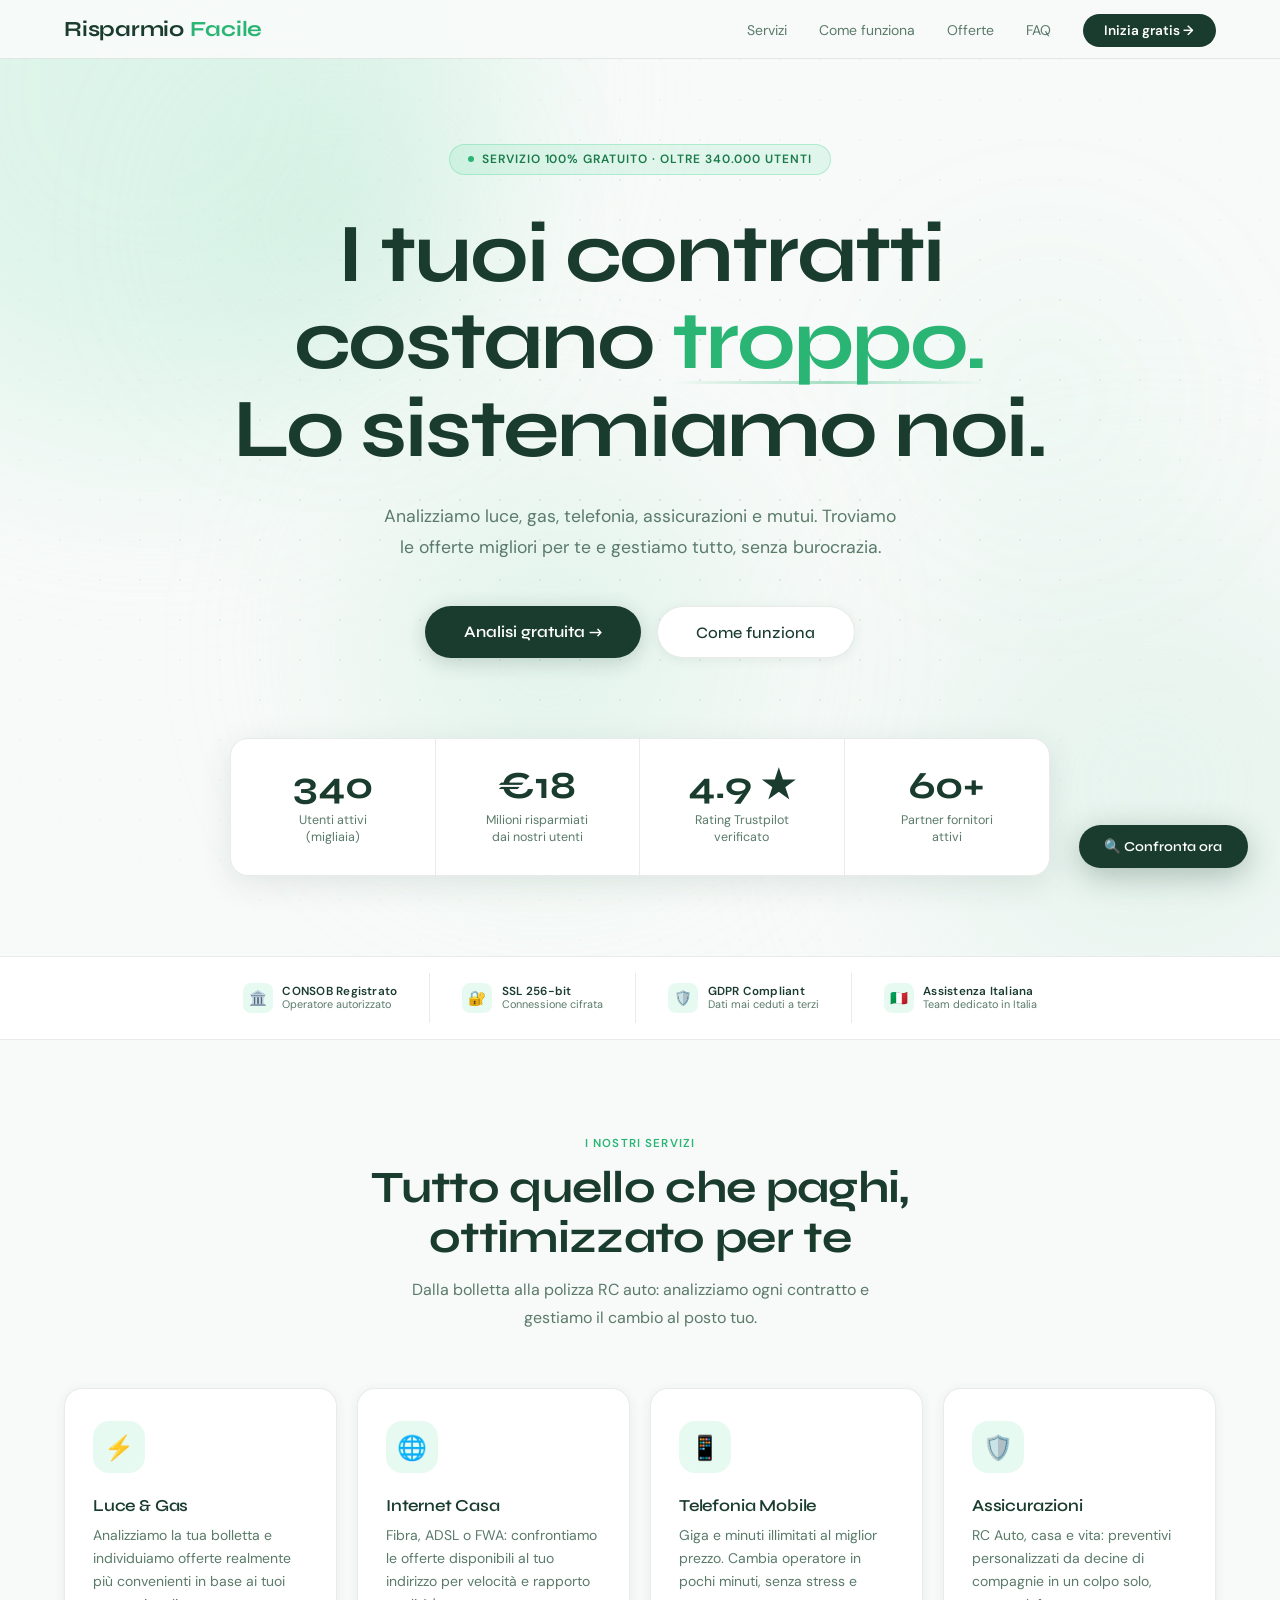
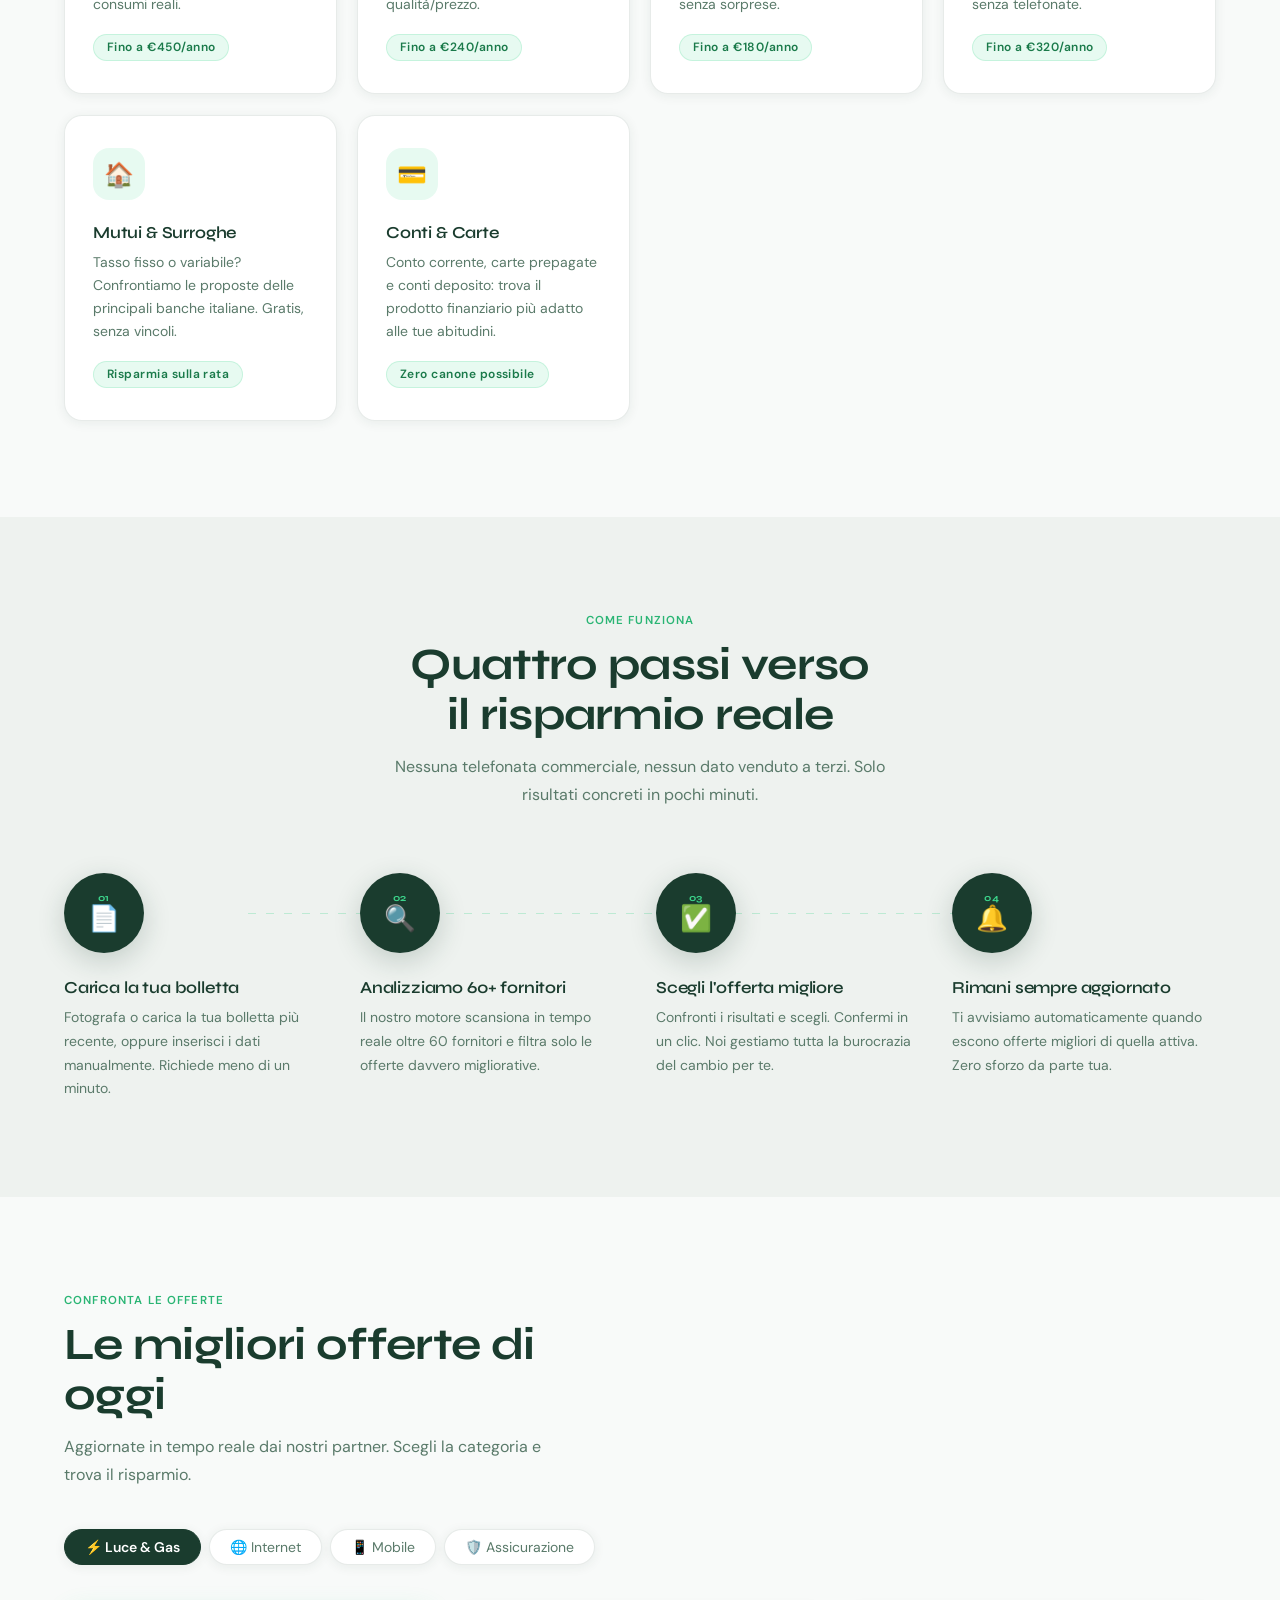
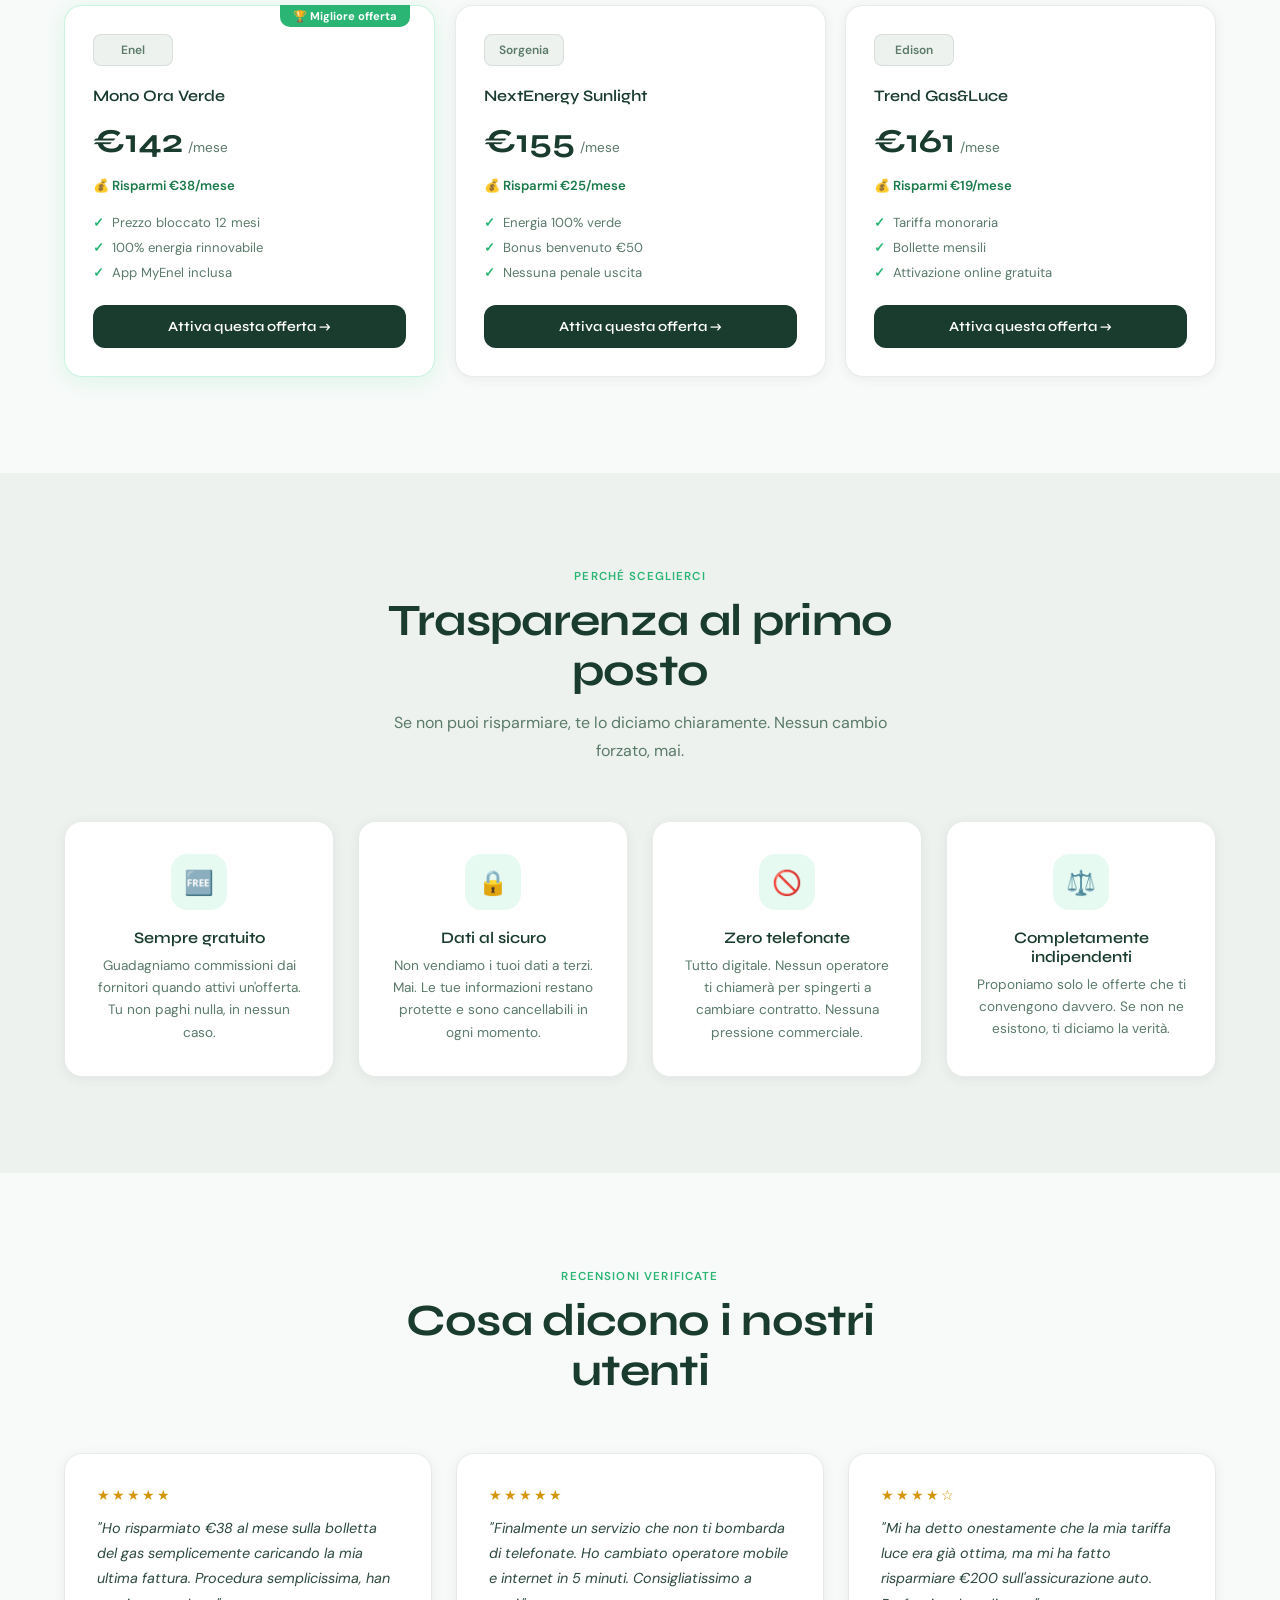
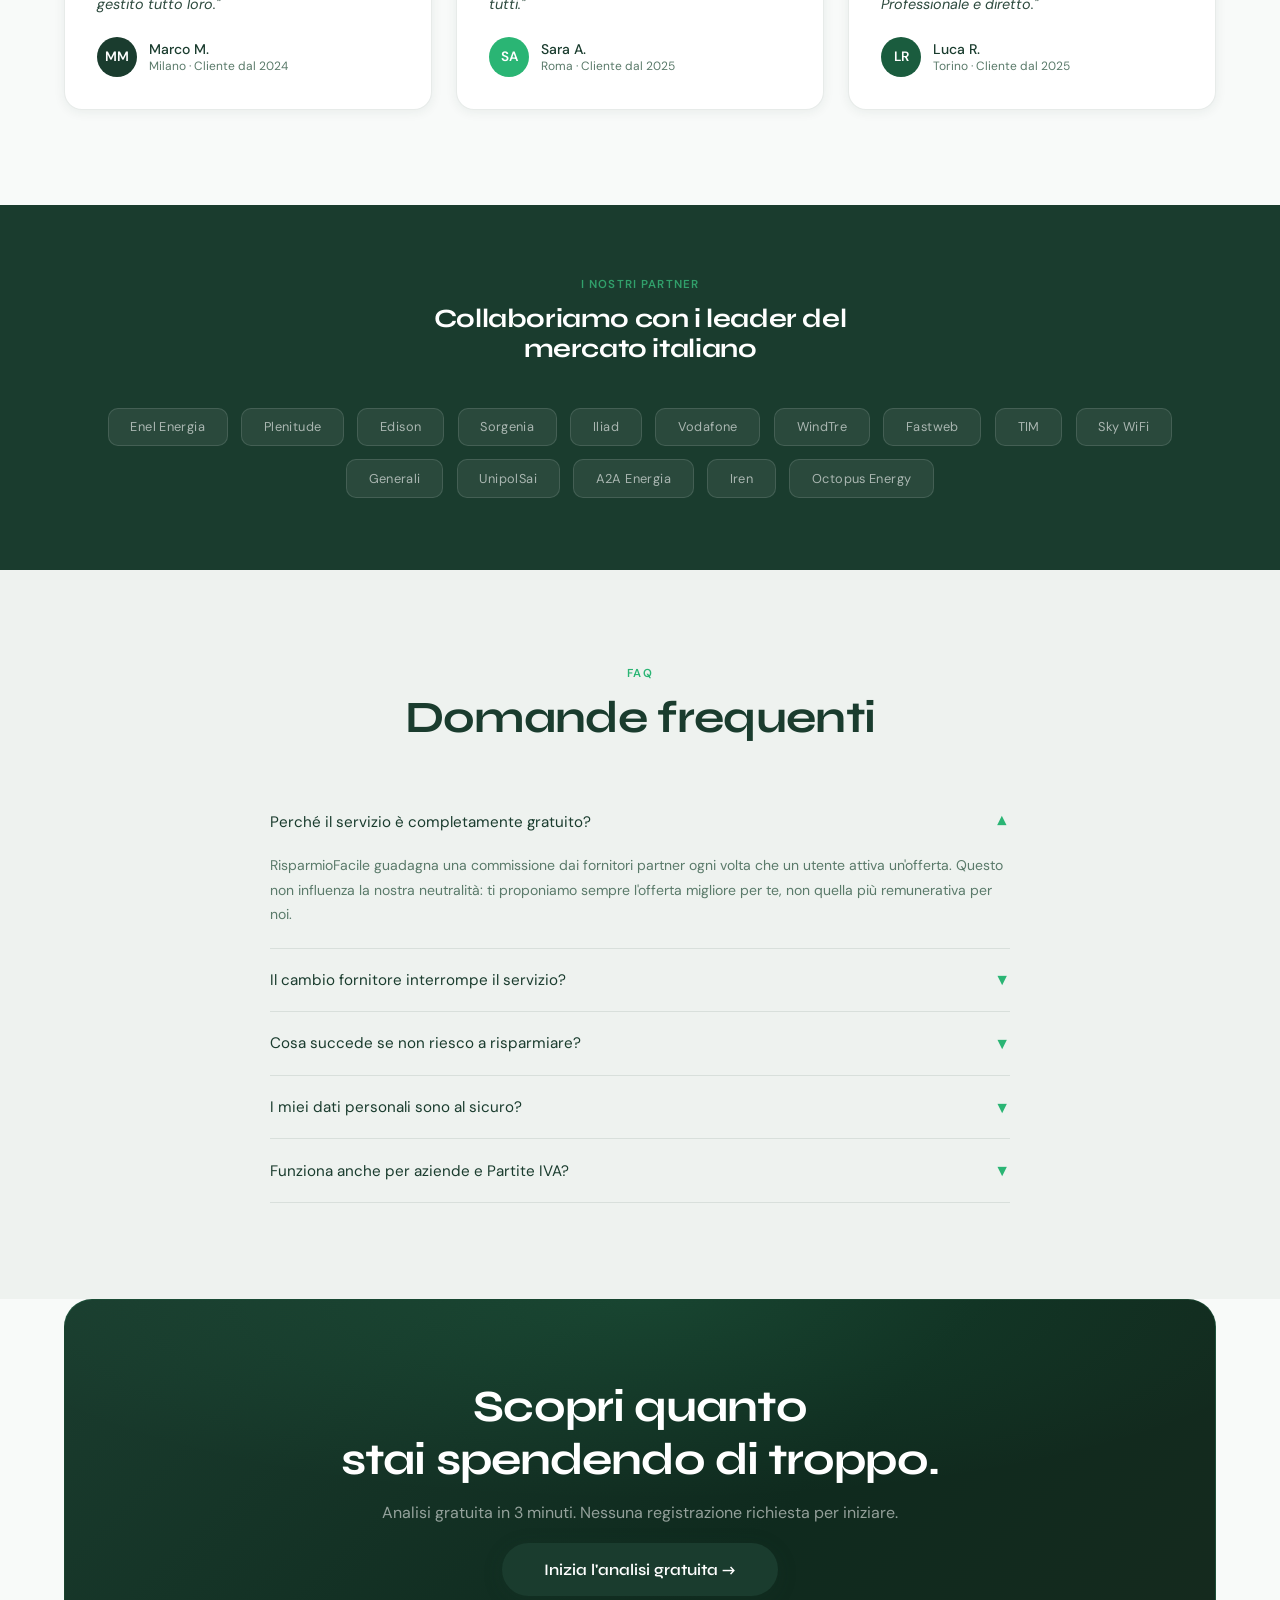
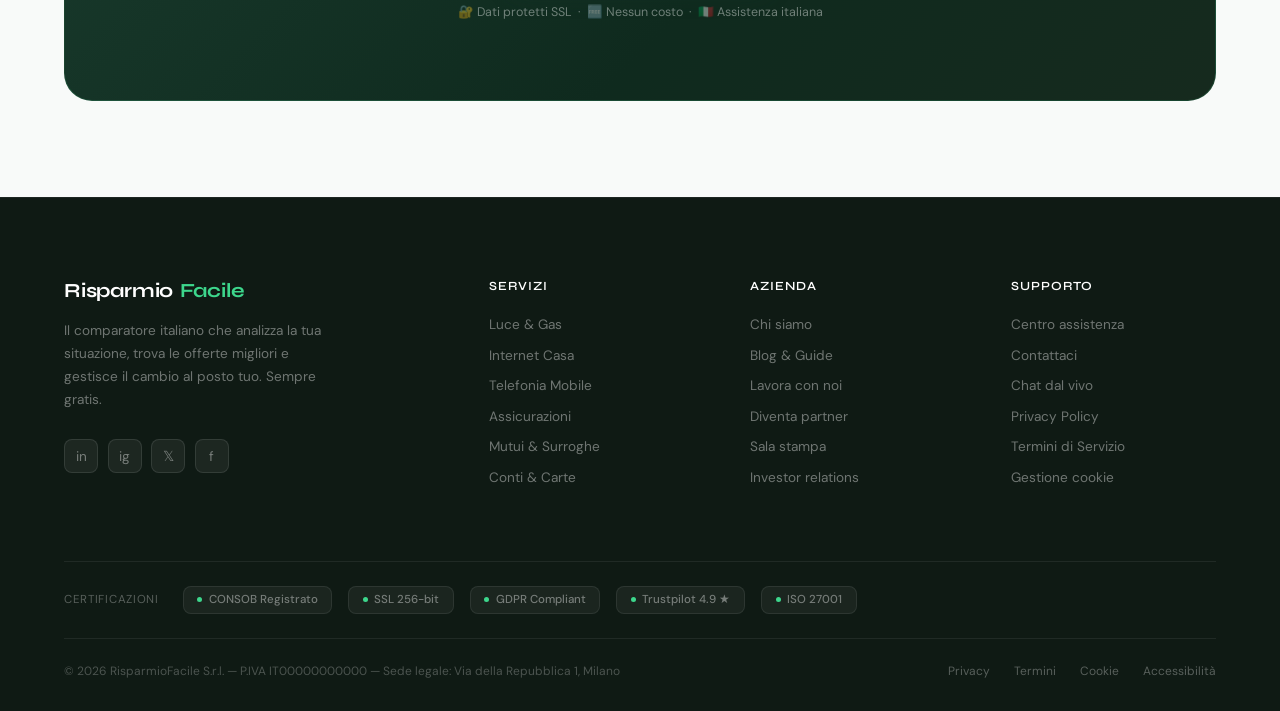
==== commit 85f3443a: "redesign completo: trust bar, micro-animazioni, hero migliorata, footer professionale" ====
--- a/index.html
+++ b/index.html
@@ -10,17 +10,21 @@
   :root {
     --green: #3dd68c;
     --green-dark: #2ab574;
-    --green-dim: rgba(61,214,140,.12);
+    --green-soft: rgba(61,214,140,.12);
     --primary: #1a3c2e;
+    --text: #1a3c2e;
+    --text-2: #2d4a3e;
+    --text-muted: #5a7a6a;
+    --bg: #f8faf9;
+    --bg-alt: #eef2ef;
+    --bg-card: #ffffff;
+    --border: rgba(26,60,46,.1);
+    --border-green: rgba(61,214,140,.28);
+    --shadow-sm: 0 2px 12px rgba(26,60,46,.07);
+    --shadow-md: 0 8px 32px rgba(26,60,46,.1);
+    --shadow-lg: 0 20px 60px rgba(26,60,46,.13);
     --navy: #0f1a14;
     --navy-mid: #162a1e;
-    --navy-light: #1e3828;
-    --slate: #7a9186;
-    --slate-light: #4a6b5a;
-    --white: #f5f7f5;
-    --off-white: #f0f4f1;
-    --card-bg: rgba(255,255,255,0.035);
-    --card-border: rgba(61,214,140,0.1);
     --radius: 18px;
     --radius-lg: 28px;
   }
@@ -30,17 +34,9 @@
 
   body {
     font-family: 'DM Sans', sans-serif;
-    background: var(--navy);
-    color: var(--white);
+    background: var(--bg);
+    color: var(--text);
     overflow-x: hidden;
-  }
-
-  /* ── NOISE ── */
-  body::before {
-    content: '';
-    position: fixed; inset: 0;
-    background-image: url("data:image/svg+xml,%3Csvg viewBox='0 0 200 200' xmlns='http://www.w3.org/2000/svg'%3E%3Cfilter id='n'%3E%3CfeTurbulence type='fractalNoise' baseFrequency='0.85' numOctaves='4' stitchTiles='stitch'/%3E%3C/filter%3E%3Crect width='100%25' height='100%25' filter='url(%23n)' opacity='0.025'/%3E%3C/svg%3E");
-    pointer-events: none; z-index: 0; opacity: .5;
   }
 
   /* ── NAV ── */
@@ -48,39 +44,40 @@
     position: fixed; top: 0; left: 0; right: 0; z-index: 100;
     display: flex; align-items: center; justify-content: space-between;
     padding: 1rem 5vw;
-    background: rgba(15,26,20,0.88);
+    background: rgba(248,250,249,0.92);
     backdrop-filter: blur(20px);
-    border-bottom: 1px solid rgba(61,214,140,.08);
+    -webkit-backdrop-filter: blur(20px);
+    border-bottom: 1px solid var(--border);
   }
 
   .logo {
     font-family: 'Syne', sans-serif;
     font-weight: 700; font-size: 1.35rem;
-    color: var(--white);
+    color: var(--text);
     text-decoration: none;
     display: flex; align-items: center; gap: .4rem;
     letter-spacing: -.01em;
   }
-  .logo span { color: var(--green); }
+  .logo span { color: var(--green-dark); }
 
   nav ul { list-style: none; display: flex; gap: 2rem; }
   nav ul a {
-    text-decoration: none; color: var(--slate);
+    text-decoration: none; color: var(--text-muted);
     font-size: .875rem; font-weight: 400;
     transition: color .2s;
   }
-  nav ul a:hover { color: var(--white); }
+  nav ul a:hover { color: var(--text); }
 
   .nav-cta {
-    background: var(--green);
-    color: var(--primary) !important;
+    background: var(--primary) !important;
+    color: #fff !important;
     padding: .5rem 1.35rem;
     border-radius: 50px;
     font-weight: 600 !important;
     font-size: .85rem !important;
     transition: background .2s, transform .15s !important;
   }
-  .nav-cta:hover { background: var(--green-dark) !important; transform: translateY(-1px); }
+  .nav-cta:hover { background: var(--green-dark) !important; transform: translateY(-1px); color: var(--primary) !important; }
 
   /* ── HERO ── */
   .hero {
@@ -90,53 +87,52 @@
     text-align: center;
     padding: 9rem 5vw 5rem;
     position: relative; overflow: hidden;
-  }
-
-  /* dot grid */
+    background: var(--bg);
+  }
+
+  /* subtle dot grid */
   .hero-grid {
     position: absolute; inset: 0;
-    background-image:
-      radial-gradient(circle, rgba(61,214,140,.18) 1px, transparent 1px);
+    background-image: radial-gradient(circle, rgba(26,60,46,.12) 1px, transparent 1px);
     background-size: 40px 40px;
     pointer-events: none; z-index: 0;
     mask-image: radial-gradient(ellipse 70% 60% at 50% 50%, black, transparent);
     -webkit-mask-image: radial-gradient(ellipse 70% 60% at 50% 50%, black, transparent);
   }
 
-  /* blobs */
+  /* light-mode blobs: soft watercolor tints */
   .blob {
     position: absolute; border-radius: 50%;
-    filter: blur(100px); opacity: .12;
+    filter: blur(100px);
+    pointer-events: none; z-index: 0;
     animation: drift 12s ease-in-out infinite alternate;
-    pointer-events: none;
-  }
-  .blob-1 { width: 700px; height: 700px; background: var(--green);    top: -260px; left: -180px; animation-delay: 0s; }
-  .blob-2 { width: 500px; height: 500px; background: var(--primary);  bottom: -80px; right: -120px; animation-delay: -4s; opacity: .3; }
-  .blob-3 { width: 350px; height: 350px; background: var(--green);    bottom: 120px; left: 28%; animation-delay: -7s; }
-  .blob-4 { width: 280px; height: 280px; background: #2ab574;         top: 30%; right: 10%; animation-delay: -2s; opacity: .08; }
-  .blob-5 { width: 200px; height: 200px; background: var(--green);    top: 15%; left: 20%; animation-delay: -9s; opacity: .07; }
+  }
+  .blob-1 { width: 700px; height: 700px; background: #c8f0de; opacity: .55; top: -260px; left: -200px; animation-delay: 0s; }
+  .blob-2 { width: 500px; height: 500px; background: #d4ede2; opacity: .45; bottom: -80px; right: -120px; animation-delay: -4s; }
+  .blob-3 { width: 380px; height: 380px; background: #b8e8d0; opacity: .35; bottom: 120px; left: 28%; animation-delay: -7s; }
+  .blob-4 { width: 260px; height: 260px; background: #3dd68c;  opacity: .07; top: 28%; right: 8%; animation-delay: -2s; }
+  .blob-5 { width: 220px; height: 220px; background: #a8dfc2;  opacity: .3;  top: 12%; left: 18%; animation-delay: -9s; }
 
   @keyframes drift {
     from { transform: translate(0,0) scale(1); }
-    to   { transform: translate(35px,28px) scale(1.1); }
-  }
-
-  /* hero content sits above blobs */
+    to   { transform: translate(30px,22px) scale(1.08); }
+  }
+
   .hero > *:not(.blob):not(.hero-grid) { position: relative; z-index: 1; }
 
   .hero-eyebrow {
     display: inline-flex; align-items: center; gap: .5rem;
-    background: rgba(61,214,140,.08);
-    border: 1px solid rgba(61,214,140,.2);
-    color: var(--green);
-    font-size: .75rem; font-weight: 500; letter-spacing: .08em; text-transform: uppercase;
+    background: rgba(61,214,140,.12);
+    border: 1px solid rgba(61,214,140,.3);
+    color: #1a7a4a;
+    font-size: .75rem; font-weight: 600; letter-spacing: .08em; text-transform: uppercase;
     padding: .4rem 1.1rem; border-radius: 50px;
     margin-bottom: 2.25rem;
     animation: fadeUp .6s ease both;
   }
   .hero-eyebrow .dot {
     width: 6px; height: 6px; border-radius: 50%;
-    background: var(--green);
+    background: var(--green-dark);
     animation: blink 2s ease-in-out infinite;
   }
   @keyframes blink { 0%,100%{opacity:1} 50%{opacity:.3} }
@@ -144,24 +140,24 @@
   .hero h1 {
     font-family: 'Syne', sans-serif;
     font-size: clamp(3rem, 6.5vw, 5.8rem);
-    font-weight: 700; line-height: 1.05; letter-spacing: -.02em;
-    max-width: 860px;
+    font-weight: 700; line-height: 1.05; letter-spacing: -.025em;
+    max-width: 860px; color: var(--text);
     animation: fadeUp .7s .1s ease both;
   }
 
   .hero h1 .hero-accent {
-    color: var(--green);
+    color: var(--green-dark);
     position: relative; display: inline-block;
   }
   .hero h1 .hero-accent::after {
     content: '';
     position: absolute; bottom: 2px; left: 0; right: 0; height: 3px;
-    background: linear-gradient(90deg, transparent, var(--green), transparent);
-    border-radius: 2px; opacity: .5;
+    background: linear-gradient(90deg, transparent, var(--green-dark), transparent);
+    border-radius: 2px; opacity: .4;
   }
 
   .hero-sub {
-    color: var(--slate); font-size: 1.1rem; line-height: 1.75; font-weight: 400;
+    color: var(--text-muted); font-size: 1.1rem; line-height: 1.75; font-weight: 400;
     max-width: 520px; margin: 1.75rem auto 0;
     animation: fadeUp .7s .2s ease both;
   }
@@ -173,44 +169,47 @@
   }
 
   .btn-primary {
-    background: var(--green); color: var(--primary);
+    background: var(--primary); color: #fff;
     font-family: 'Syne', sans-serif; font-weight: 600; font-size: 1rem;
     padding: .95rem 2.4rem; border-radius: 50px;
     text-decoration: none; border: none; cursor: pointer;
-    transition: transform .2s, box-shadow .2s;
-    box-shadow: 0 4px 24px rgba(61,214,140,.25);
-  }
-  .btn-primary:hover { transform: translateY(-3px); box-shadow: 0 10px 40px rgba(61,214,140,.4); }
+    transition: transform .2s, box-shadow .2s, background .2s;
+    box-shadow: 0 4px 20px rgba(26,60,46,.2);
+  }
+  .btn-primary:hover { background: var(--green-dark); transform: translateY(-3px); box-shadow: 0 10px 36px rgba(26,60,46,.25); color: var(--primary); }
 
   .btn-secondary {
-    background: transparent; color: var(--white);
+    background: #fff; color: var(--text);
     font-family: 'Syne', sans-serif; font-weight: 500; font-size: 1rem;
     padding: .95rem 2.4rem; border-radius: 50px;
-    text-decoration: none; border: 1px solid rgba(255,255,255,.14);
-    transition: border-color .2s, background .2s;
-  }
-  .btn-secondary:hover { border-color: rgba(61,214,140,.35); background: rgba(61,214,140,.05); }
+    text-decoration: none; border: 1px solid var(--border);
+    transition: border-color .2s, background .2s, box-shadow .2s;
+    box-shadow: var(--shadow-sm);
+  }
+  .btn-secondary:hover { border-color: var(--border-green); box-shadow: var(--shadow-md); }
 
   /* ── HERO STATS ── */
   .hero-stats {
     display: grid; grid-template-columns: repeat(4,1fr);
-    gap: 1px; margin-top: 5rem; width: 100%; max-width: 820px;
-    background: rgba(61,214,140,.1); border-radius: var(--radius);
-    overflow: hidden;
+    border: 1px solid var(--border);
+    border-radius: var(--radius);
+    overflow: hidden; margin-top: 5rem; width: 100%; max-width: 820px;
+    background: var(--bg-card);
+    box-shadow: var(--shadow-md);
     animation: fadeUp .7s .45s ease both;
   }
   .hstat {
-    background: rgba(255,255,255,.03);
     padding: 1.75rem 1.5rem; text-align: center;
-    backdrop-filter: blur(8px);
-  }
+    border-right: 1px solid var(--border);
+  }
+  .hstat:last-child { border-right: none; }
   .hstat-num {
     font-family: 'Syne', sans-serif;
     font-size: clamp(1.8rem, 3vw, 2.6rem); font-weight: 700;
-    color: var(--green); display: block; line-height: 1;
+    color: var(--primary); display: block; line-height: 1;
   }
   .hstat-label {
-    color: var(--slate); font-size: .8rem; font-weight: 400;
+    color: var(--text-muted); font-size: .78rem; font-weight: 400;
     margin-top: .4rem; display: block; line-height: 1.4;
   }
 
@@ -221,47 +220,48 @@
 
   /* ── TRUST BAR ── */
   .trust-bar {
-    background: #080f0b;
-    border-top: 1px solid rgba(61,214,140,.07);
-    border-bottom: 1px solid rgba(61,214,140,.07);
+    background: var(--bg-card);
+    border-top: 1px solid var(--border);
+    border-bottom: 1px solid var(--border);
     padding: 1rem 5vw;
     display: flex; align-items: center; justify-content: center;
     gap: 0; flex-wrap: wrap;
-    overflow: hidden;
   }
   .tb-item {
     display: flex; align-items: center; gap: .6rem;
-    padding: .6rem 2rem;
-    border-right: 1px solid rgba(61,214,140,.1);
+    padding: .65rem 2rem;
+    border-right: 1px solid var(--border);
     white-space: nowrap;
   }
   .tb-item:last-child { border-right: none; }
   .tb-icon {
-    width: 28px; height: 28px;
-    background: rgba(61,214,140,.1); border-radius: 8px;
+    width: 30px; height: 30px;
+    background: var(--green-soft); border-radius: 8px;
     display: flex; align-items: center; justify-content: center;
     font-size: .9rem; flex-shrink: 0;
   }
   .tb-text { line-height: 1.2; }
-  .tb-label { font-size: .72rem; font-weight: 600; color: var(--white); letter-spacing: .03em; display: block; }
-  .tb-sub   { font-size: .68rem; color: var(--slate); display: block; }
+  .tb-label { font-size: .73rem; font-weight: 600; color: var(--text); letter-spacing: .02em; display: block; }
+  .tb-sub   { font-size: .68rem; color: var(--text-muted); display: block; }
 
   /* ── SECTION LAYOUT ── */
   section { padding: 6rem 5vw; position: relative; }
   .section-label {
     font-size: .72rem; font-weight: 600; letter-spacing: .1em; text-transform: uppercase;
-    color: var(--green); margin-bottom: .75rem; display: block;
+    color: var(--green-dark); margin-bottom: .75rem; display: block;
   }
   .section-title {
     font-family: 'Syne', sans-serif;
     font-size: clamp(1.9rem, 3.5vw, 2.9rem); font-weight: 700; line-height: 1.12;
-    letter-spacing: -.015em; max-width: 540px;
-  }
-  .section-sub { color: var(--slate); font-size: 1rem; line-height: 1.75; max-width: 500px; margin-top: .8rem; }
+    letter-spacing: -.015em; max-width: 540px; color: var(--text);
+  }
+  .section-sub { color: var(--text-muted); font-size: 1rem; line-height: 1.75; max-width: 500px; margin-top: .8rem; }
   .centered { text-align: center; }
   .centered .section-title, .centered .section-sub { margin-left: auto; margin-right: auto; }
 
   /* ── SERVICES ── */
+  #servizi { background: var(--bg); }
+
   .services-grid {
     display: grid;
     grid-template-columns: repeat(auto-fill, minmax(270px, 1fr));
@@ -269,57 +269,57 @@
   }
 
   .service-card {
-    background: var(--card-bg);
-    border: 1px solid var(--card-border);
+    background: var(--bg-card);
+    border: 1px solid var(--border);
     border-radius: var(--radius);
     padding: 2rem 1.75rem;
     cursor: pointer;
-    transition: transform .3s cubic-bezier(.22,.68,0,1.2), border-color .25s, background .25s, box-shadow .3s;
+    transition: transform .3s cubic-bezier(.22,.68,0,1.2), border-color .25s, box-shadow .3s;
     position: relative; overflow: hidden;
+    box-shadow: var(--shadow-sm);
     will-change: transform;
   }
   .service-card::before {
     content: '';
-    position: absolute; top: 0; left: 0; right: 0; height: 1px;
+    position: absolute; top: 0; left: 0; right: 0; height: 2px;
     background: linear-gradient(90deg, transparent, var(--green), transparent);
     opacity: 0; transition: opacity .3s;
   }
   .service-card:hover {
     transform: translateY(-8px);
-    border-color: rgba(61,214,140,.25);
-    background: rgba(61,214,140,.045);
-    box-shadow: 0 20px 60px rgba(0,0,0,.3);
+    border-color: var(--border-green);
+    box-shadow: var(--shadow-lg);
   }
   .service-card:hover::before { opacity: 1; }
 
   .service-icon {
     width: 52px; height: 52px;
-    background: rgba(61,214,140,.1); border-radius: 16px;
+    background: var(--green-soft); border-radius: 16px;
     display: flex; align-items: center; justify-content: center;
     font-size: 1.5rem; margin-bottom: 1.35rem;
     transition: background .25s, transform .25s;
   }
-  .service-card:hover .service-icon { background: rgba(61,214,140,.18); transform: scale(1.08); }
+  .service-card:hover .service-icon { background: rgba(61,214,140,.22); transform: scale(1.08); }
 
   .service-card h3 {
     font-family: 'Syne', sans-serif;
     font-weight: 600; font-size: 1.05rem; margin-bottom: .5rem;
-    letter-spacing: -.01em;
-  }
-  .service-card p { color: var(--slate); font-size: .875rem; line-height: 1.65; }
+    color: var(--text); letter-spacing: -.01em;
+  }
+  .service-card p { color: var(--text-muted); font-size: .875rem; line-height: 1.65; }
   .service-card .savings-tag {
     display: inline-block; margin-top: 1.1rem;
-    background: rgba(61,214,140,.1); color: var(--green);
-    font-size: .75rem; font-weight: 500; letter-spacing: .04em;
+    background: rgba(61,214,140,.12); color: #1a7a4a;
+    font-size: .75rem; font-weight: 600; letter-spacing: .04em;
     padding: .3rem .8rem; border-radius: 50px;
-    border: 1px solid rgba(61,214,140,.15);
+    border: 1px solid rgba(61,214,140,.2);
   }
 
   /* ── HOW IT WORKS ── */
-  .how-section { background: var(--off-white); }
-  .how-section .section-label { color: var(--primary); }
-  .how-section .section-title { color: var(--primary); }
-  .how-section .section-sub   { color: var(--slate-light); }
+  .how-section { background: var(--bg-alt); }
+  .how-section .section-label { color: var(--green-dark); }
+  .how-section .section-title { color: var(--text); }
+  .how-section .section-sub   { color: var(--text-muted); }
 
   .steps-grid {
     display: grid;
@@ -327,19 +327,15 @@
     gap: 2rem; margin-top: 4rem;
     position: relative;
   }
-
-  /* connecting line on desktop */
   .steps-grid::before {
     content: '';
     position: absolute; top: 40px; left: calc(12.5% + 40px); right: calc(12.5% + 40px);
     height: 1px;
-    background: repeating-linear-gradient(90deg, var(--primary) 0, var(--primary) 8px, transparent 8px, transparent 18px);
-    opacity: .15;
+    background: repeating-linear-gradient(90deg, var(--border-green) 0, var(--border-green) 8px, transparent 8px, transparent 18px);
   }
 
   .step-v2 {
     display: flex; flex-direction: column; align-items: flex-start;
-    position: relative;
     opacity: 0; transform: translateY(24px);
     transition: opacity .5s ease, transform .5s ease;
   }
@@ -352,27 +348,21 @@
     display: flex; flex-direction: column;
     align-items: center; justify-content: center;
     margin-bottom: 1.5rem;
-    position: relative;
-    box-shadow: 0 8px 32px rgba(26,60,46,.2);
+    box-shadow: 0 8px 28px rgba(26,60,46,.2);
     flex-shrink: 0;
   }
-  .step-circle-num {
-    font-family: 'Syne', sans-serif;
-    font-size: .65rem; font-weight: 700;
-    color: var(--green); letter-spacing: .08em;
-    line-height: 1;
-  }
+  .step-circle-num  { font-family: 'Syne', sans-serif; font-size: .62rem; font-weight: 700; color: var(--green); letter-spacing: .08em; line-height: 1; }
   .step-circle-icon { font-size: 1.6rem; line-height: 1; margin-top: 2px; }
 
   .step-v2 h3 {
     font-family: 'Syne', sans-serif;
     font-size: 1.05rem; font-weight: 600; margin-bottom: .5rem;
-    color: var(--primary); letter-spacing: -.01em;
-  }
-  .step-v2 p { color: var(--slate-light); font-size: .875rem; line-height: 1.7; }
+    color: var(--text); letter-spacing: -.01em;
+  }
+  .step-v2 p { color: var(--text-muted); font-size: .875rem; line-height: 1.7; }
 
   /* ── COMPARISON TABLE ── */
-  .compare-section { background: var(--navy); }
+  .compare-section { background: var(--bg); }
 
   .tab-bar {
     display: flex; gap: .5rem; flex-wrap: wrap;
@@ -380,13 +370,14 @@
   }
   .tab-btn {
     padding: .5rem 1.25rem; border-radius: 50px;
-    background: var(--card-bg); border: 1px solid var(--card-border);
-    color: var(--slate); font-size: .875rem; font-weight: 400;
+    background: var(--bg-card); border: 1px solid var(--border);
+    color: var(--text-muted); font-size: .875rem; font-weight: 400;
     cursor: pointer; transition: all .2s; font-family: 'DM Sans', sans-serif;
+    box-shadow: var(--shadow-sm);
   }
   .tab-btn.active, .tab-btn:hover {
-    background: var(--green); color: var(--primary);
-    border-color: var(--green); font-weight: 600;
+    background: var(--primary); color: #fff;
+    border-color: var(--primary); font-weight: 600;
   }
 
   .offers-grid {
@@ -396,69 +387,66 @@
   }
 
   .offer-card {
-    background: var(--card-bg); border: 1px solid var(--card-border);
+    background: var(--bg-card); border: 1px solid var(--border);
     border-radius: var(--radius); padding: 1.75rem;
     transition: transform .3s cubic-bezier(.22,.68,0,1.2), border-color .25s, box-shadow .3s;
-    position: relative;
+    position: relative; box-shadow: var(--shadow-sm);
     will-change: transform;
   }
   .offer-card.featured {
-    border-color: rgba(61,214,140,.32);
-    background: rgba(61,214,140,.05);
+    border-color: var(--border-green);
+    box-shadow: 0 4px 24px rgba(61,214,140,.15);
   }
   .offer-card.featured::after {
     content: '🏆 Migliore offerta';
     position: absolute; top: -1px; right: 1.5rem;
-    background: var(--green); color: var(--primary);
+    background: var(--green-dark); color: #fff;
     font-size: .7rem; font-weight: 700;
     padding: .25rem .8rem; border-radius: 0 0 10px 10px;
   }
   .offer-card:hover {
     transform: translateY(-5px);
-    border-color: rgba(61,214,140,.25);
-    box-shadow: 0 16px 48px rgba(0,0,0,.25);
+    border-color: var(--border-green);
+    box-shadow: var(--shadow-lg);
   }
 
   .offer-logo {
     width: 80px; height: 32px;
-    background: rgba(255,255,255,.06); border-radius: 8px;
+    background: var(--bg-alt); border-radius: 8px;
     display: flex; align-items: center; justify-content: center;
-    font-size: .75rem; font-weight: 600; color: var(--slate);
-    margin-bottom: 1.25rem;
+    font-size: .75rem; font-weight: 600; color: var(--text-muted);
+    margin-bottom: 1.25rem; border: 1px solid var(--border);
   }
   .offer-card h4 {
     font-family: 'Syne', sans-serif;
-    font-size: 1rem; font-weight: 600; margin-bottom: .3rem;
+    font-size: 1rem; font-weight: 600; margin-bottom: .3rem; color: var(--text);
   }
   .offer-price { display: flex; align-items: baseline; gap: .3rem; margin: 1rem 0; }
   .offer-price .amount {
     font-family: 'Syne', sans-serif;
-    font-size: 2.1rem; font-weight: 700; color: var(--white);
-  }
-  .offer-price .period { color: var(--slate); font-size: .85rem; }
-  .offer-saving { font-size: .82rem; color: var(--green); font-weight: 500; margin-bottom: 1rem; }
+    font-size: 2.1rem; font-weight: 700; color: var(--text);
+  }
+  .offer-price .period { color: var(--text-muted); font-size: .85rem; }
+  .offer-saving { font-size: .82rem; color: #1a7a4a; font-weight: 600; margin-bottom: 1rem; }
   .offer-features { list-style: none; margin-bottom: 1.25rem; }
   .offer-features li {
-    font-size: .82rem; color: var(--slate); padding: .25rem 0;
+    font-size: .82rem; color: var(--text-muted); padding: .25rem 0;
     display: flex; align-items: center; gap: .5rem;
   }
-  .offer-features li::before { content: '✓'; color: var(--green); font-weight: 600; }
+  .offer-features li::before { content: '✓'; color: var(--green-dark); font-weight: 700; }
 
   .btn-offer {
     display: block; text-align: center;
-    background: var(--green); color: var(--primary);
+    background: var(--primary); color: #fff;
     font-family: 'Syne', sans-serif; font-weight: 600; font-size: .875rem;
     padding: .8rem; border-radius: 12px;
     text-decoration: none; cursor: pointer; border: none; width: 100%;
-    transition: transform .2s, box-shadow .2s;
-  }
-  .btn-offer:hover { transform: translateY(-2px); box-shadow: 0 8px 24px rgba(61,214,140,.3); }
+    transition: transform .2s, box-shadow .2s, background .2s;
+  }
+  .btn-offer:hover { background: var(--green-dark); transform: translateY(-2px); box-shadow: 0 8px 24px rgba(26,60,46,.2); }
 
   /* ── WHY US ── */
-  .why-section { background: var(--off-white); }
-  .why-section .section-label { color: var(--primary); }
-  .why-section .section-title { color: var(--primary); }
-  .why-section .section-sub   { color: var(--slate-light); }
+  .why-section { background: var(--bg-alt); }
 
   .why-grid {
     display: grid;
@@ -466,94 +454,96 @@
     gap: 1.5rem; margin-top: 3.5rem;
   }
   .why-item {
-    background: #fff; border: 1px solid rgba(26,60,46,.08);
+    background: var(--bg-card); border: 1px solid var(--border);
     border-radius: var(--radius); padding: 2rem 1.75rem;
-    text-align: center;
+    text-align: center; box-shadow: var(--shadow-sm);
     transition: transform .3s cubic-bezier(.22,.68,0,1.2), box-shadow .3s;
     will-change: transform;
   }
-  .why-item:hover { transform: translateY(-6px); box-shadow: 0 16px 48px rgba(26,60,46,.1); }
+  .why-item:hover { transform: translateY(-6px); box-shadow: var(--shadow-lg); border-color: var(--border-green); }
   .why-icon {
     width: 56px; height: 56px;
-    background: rgba(26,60,46,.07); border-radius: 16px;
+    background: var(--green-soft); border-radius: 16px;
     display: flex; align-items: center; justify-content: center;
     font-size: 1.5rem; margin: 0 auto 1.1rem;
   }
   .why-item h4 {
     font-family: 'Syne', sans-serif;
-    font-weight: 600; font-size: 1rem; margin-bottom: .5rem;
-    color: var(--primary);
-  }
-  .why-item p { color: var(--slate-light); font-size: .85rem; line-height: 1.65; }
+    font-weight: 600; font-size: 1rem; margin-bottom: .5rem; color: var(--text);
+  }
+  .why-item p { color: var(--text-muted); font-size: .85rem; line-height: 1.65; }
 
   /* ── TESTIMONIALS ── */
+  .testimonials-section { background: var(--bg); }
   .testimonials-grid {
     display: grid;
     grid-template-columns: repeat(auto-fill, minmax(300px, 1fr));
     gap: 1.5rem; margin-top: 3.5rem;
   }
   .testimonial {
-    background: var(--card-bg); border: 1px solid var(--card-border);
+    background: var(--bg-card); border: 1px solid var(--border);
     border-radius: var(--radius); padding: 2rem;
+    box-shadow: var(--shadow-sm);
     transition: transform .3s cubic-bezier(.22,.68,0,1.2), box-shadow .3s;
     will-change: transform;
   }
-  .testimonial:hover { transform: translateY(-5px); box-shadow: 0 16px 48px rgba(0,0,0,.2); }
-  .stars { color: #f0b429; margin-bottom: .75rem; font-size: .9rem; letter-spacing: 2px; }
+  .testimonial:hover { transform: translateY(-5px); box-shadow: var(--shadow-lg); border-color: var(--border-green); }
+  .stars { color: #d4960a; margin-bottom: .75rem; font-size: .9rem; letter-spacing: 2px; }
   .testimonial blockquote {
-    font-style: italic; color: var(--white); font-size: .9rem; line-height: 1.75;
-    font-weight: 300; margin-bottom: 1.25rem;
+    font-style: italic; color: var(--text-2); font-size: .9rem; line-height: 1.75;
+    font-weight: 400; margin-bottom: 1.25rem;
   }
   .author { display: flex; align-items: center; gap: .75rem; }
   .author-avatar {
     width: 40px; height: 40px; border-radius: 50%;
     display: flex; align-items: center; justify-content: center;
-    font-weight: 600; font-size: .85rem; color: var(--primary); flex-shrink: 0;
-  }
-  .author-name { font-size: .875rem; font-weight: 500; }
-  .author-loc { font-size: .75rem; color: var(--slate); }
+    font-weight: 600; font-size: .85rem; color: #fff; flex-shrink: 0;
+  }
+  .author-name { font-size: .875rem; font-weight: 500; color: var(--text); }
+  .author-loc { font-size: .75rem; color: var(--text-muted); }
 
   /* ── PARTNERS ── */
   .partners-section { background: var(--primary); }
-  .partners-section .section-label { color: rgba(61,214,140,.7); }
+  .partners-section .section-label { color: rgba(61,214,140,.65); }
+  .partners-section .section-title { color: #fff; }
   .partners-row {
     display: flex; flex-wrap: wrap; gap: .85rem; justify-content: center;
     margin-top: 2.75rem;
   }
   .partner-chip {
-    background: rgba(255,255,255,.06); border: 1px solid rgba(61,214,140,.12);
+    background: rgba(255,255,255,.07); border: 1px solid rgba(255,255,255,.12);
     border-radius: 10px; padding: .6rem 1.35rem;
-    font-size: .8rem; font-weight: 400; color: rgba(245,247,245,.6);
+    font-size: .8rem; font-weight: 400; color: rgba(255,255,255,.6);
     letter-spacing: .03em; transition: border-color .2s, color .2s, background .2s;
   }
   .partner-chip:hover {
-    border-color: rgba(61,214,140,.3); color: var(--white);
-    background: rgba(61,214,140,.07);
+    border-color: rgba(61,214,140,.35); color: #fff; background: rgba(61,214,140,.08);
   }
 
   /* ── FAQ ── */
+  #faq { background: var(--bg-alt); }
   .faq-list { max-width: 740px; margin: 3rem auto 0; }
-  .faq-item { border-bottom: 1px solid rgba(61,214,140,.1); overflow: hidden; }
+  .faq-item { border-bottom: 1px solid var(--border); overflow: hidden; }
   .faq-question {
     width: 100%; background: none; border: none;
     display: flex; align-items: center; justify-content: space-between;
     padding: 1.3rem 0; cursor: pointer;
     font-family: 'DM Sans', sans-serif; font-size: .95rem; font-weight: 400;
-    color: var(--white); text-align: left; transition: color .2s;
-  }
-  .faq-question:hover { color: var(--green); }
-  .faq-chevron { font-size: 1rem; color: var(--green); transition: transform .3s; flex-shrink: 0; margin-left: 1rem; }
+    color: var(--text); text-align: left; transition: color .2s;
+  }
+  .faq-question:hover { color: var(--green-dark); }
+  .faq-chevron { font-size: 1rem; color: var(--green-dark); transition: transform .3s; flex-shrink: 0; margin-left: 1rem; }
   .faq-item.open .faq-chevron { transform: rotate(180deg); }
   .faq-answer {
     max-height: 0; overflow: hidden; transition: max-height .35s ease;
-    color: var(--slate); font-size: .875rem; line-height: 1.75;
+    color: var(--text-muted); font-size: .875rem; line-height: 1.75;
   }
   .faq-answer p { padding-bottom: 1.3rem; }
   .faq-item.open .faq-answer { max-height: 300px; }
 
   /* ── CTA BANNER ── */
   .cta-banner {
-    background: linear-gradient(135deg, #1a3c2e 0%, #0f1a14 60%, #162a1e 100%);
+    background: linear-gradient(135deg, #1a3c2e 0%, #0f2a1e 60%, #162a1e 100%);
     border: 1px solid rgba(61,214,140,.15);
     border-radius: var(--radius-lg);
     padding: 5rem 3rem; text-align: center;
@@ -563,35 +553,28 @@
   .cta-banner::before {
     content: '';
     position: absolute; inset: 0;
-    background: radial-gradient(ellipse 60% 50% at 50% 0%, rgba(61,214,140,.1), transparent);
-  }
-  .cta-banner::after {
-    content: '';
-    position: absolute;
-    width: 600px; height: 600px; border-radius: 50%;
-    background: radial-gradient(circle, rgba(61,214,140,.06), transparent 70%);
-    bottom: -300px; right: -150px;
+    background: radial-gradient(ellipse 60% 50% at 50% 0%, rgba(61,214,140,.12), transparent);
     pointer-events: none;
   }
   .cta-banner h2 {
     font-family: 'Syne', sans-serif;
-    font-size: clamp(1.9rem, 3.5vw, 2.8rem); font-weight: 700; letter-spacing: -.02em;
-    margin-bottom: 1rem; position: relative;
+    font-size: clamp(1.9rem, 3.5vw, 2.8rem); font-weight: 700;
+    letter-spacing: -.02em; margin-bottom: 1rem; color: #fff; position: relative;
   }
   .cta-banner p {
-    color: var(--slate); font-size: 1rem; font-weight: 400;
+    color: rgba(255,255,255,.55); font-size: 1rem; font-weight: 400;
     margin-bottom: 2.25rem; position: relative;
   }
   .cta-trust-note {
-    margin-top: 1.5rem; color: var(--slate); font-size: .78rem;
+    margin-top: 1.5rem; color: rgba(255,255,255,.4); font-size: .78rem;
     display: flex; align-items: center; justify-content: center; gap: .5rem;
     position: relative;
   }
 
   /* ── FOOTER ── */
   footer {
-    background: #080f0b;
-    border-top: 1px solid rgba(61,214,140,.07);
+    background: var(--navy);
+    border-top: 1px solid rgba(255,255,255,.06);
     padding: 5rem 5vw 0;
   }
 
@@ -599,68 +582,67 @@
     display: grid;
     grid-template-columns: 1.8fr 1fr 1fr 1fr;
     gap: 3.5rem; padding-bottom: 4rem;
-    border-bottom: 1px solid rgba(61,214,140,.07);
-  }
-
-  .footer-brand .logo { font-size: 1.25rem; margin-bottom: 1rem; display: inline-flex; }
+    border-bottom: 1px solid rgba(255,255,255,.07);
+  }
+
+  .footer-brand .logo { font-size: 1.25rem; margin-bottom: 1rem; display: inline-flex; color: #fff; }
+  .footer-brand .logo span { color: var(--green); }
   .footer-tagline {
-    color: var(--slate); font-size: .85rem; line-height: 1.7; max-width: 270px; margin-bottom: 1.75rem;
-  }
-
+    color: rgba(255,255,255,.4); font-size: .85rem; line-height: 1.7;
+    max-width: 270px; margin-bottom: 1.75rem;
+  }
   .footer-social { display: flex; gap: .6rem; }
   .social-btn {
     width: 34px; height: 34px;
-    background: rgba(255,255,255,.05); border: 1px solid rgba(61,214,140,.1);
+    background: rgba(255,255,255,.06); border: 1px solid rgba(255,255,255,.1);
     border-radius: 8px; display: flex; align-items: center; justify-content: center;
-    font-size: .85rem; text-decoration: none; color: var(--slate);
+    font-size: .85rem; text-decoration: none; color: rgba(255,255,255,.4);
     transition: background .2s, border-color .2s, color .2s;
   }
-  .social-btn:hover { background: rgba(61,214,140,.1); border-color: rgba(61,214,140,.3); color: var(--green); }
+  .social-btn:hover { background: rgba(61,214,140,.12); border-color: rgba(61,214,140,.3); color: var(--green); }
 
   .footer-col h5 {
     font-family: 'Syne', sans-serif; font-weight: 600; font-size: .78rem;
     text-transform: uppercase; letter-spacing: .08em;
-    margin-bottom: 1.25rem; color: var(--white);
+    margin-bottom: 1.25rem; color: #fff;
   }
   .footer-col ul { list-style: none; }
   .footer-col ul li { margin-bottom: .6rem; }
   .footer-col ul a {
-    text-decoration: none; color: var(--slate); font-size: .85rem; font-weight: 400;
+    text-decoration: none; color: rgba(255,255,255,.4); font-size: .85rem;
     transition: color .2s;
   }
-  .footer-col ul a:hover { color: var(--white); }
-
-  /* trust badges row */
+  .footer-col ul a:hover { color: #fff; }
+
   .footer-trust {
     display: flex; align-items: center; gap: 1rem; flex-wrap: wrap;
-    padding: 1.5rem 0; border-bottom: 1px solid rgba(61,214,140,.07);
-  }
-  .ftrust-label { color: var(--slate); font-size: .72rem; text-transform: uppercase; letter-spacing: .06em; margin-right: .5rem; }
+    padding: 1.5rem 0; border-bottom: 1px solid rgba(255,255,255,.07);
+  }
+  .ftrust-label { color: rgba(255,255,255,.3); font-size: .72rem; text-transform: uppercase; letter-spacing: .06em; margin-right: .5rem; }
   .ftrust-badge {
-    background: rgba(255,255,255,.04); border: 1px solid rgba(61,214,140,.1);
+    background: rgba(255,255,255,.05); border: 1px solid rgba(255,255,255,.08);
     border-radius: 8px; padding: .35rem .85rem;
-    font-size: .72rem; font-weight: 500; color: var(--slate);
+    font-size: .72rem; font-weight: 500; color: rgba(255,255,255,.4);
     display: flex; align-items: center; gap: .4rem;
   }
-  .ftrust-badge .ftb-dot { width: 5px; height: 5px; border-radius: 50%; background: var(--green); }
+  .ftrust-badge .ftb-dot { width: 5px; height: 5px; border-radius: 50%; background: var(--green); flex-shrink: 0; }
 
   .footer-bottom {
     display: flex; align-items: center; justify-content: space-between;
-    flex-wrap: wrap; gap: 1rem;
-    padding: 1.5rem 0 2rem;
-  }
-  .footer-bottom p { color: var(--slate); font-size: .75rem; }
+    flex-wrap: wrap; gap: 1rem; padding: 1.5rem 0 2rem;
+  }
+  .footer-bottom p { color: rgba(255,255,255,.25); font-size: .75rem; }
   .footer-links { display: flex; gap: 1.5rem; }
-  .footer-links a { color: var(--slate); text-decoration: none; font-size: .75rem; transition: color .2s; }
-  .footer-links a:hover { color: var(--white); }
+  .footer-links a { color: rgba(255,255,255,.3); text-decoration: none; font-size: .75rem; transition: color .2s; }
+  .footer-links a:hover { color: #fff; }
 
   /* ── FLOATING BADGE ── */
   .floating-badge {
     position: fixed; bottom: 2rem; right: 2rem; z-index: 50;
-    background: var(--green); color: var(--primary);
+    background: var(--primary); color: #fff;
     font-family: 'Syne', sans-serif; font-weight: 600; font-size: .85rem;
     padding: .8rem 1.6rem; border-radius: 50px;
-    box-shadow: 0 8px 32px rgba(61,214,140,.35);
+    box-shadow: 0 8px 32px rgba(26,60,46,.3);
     cursor: pointer; text-decoration: none;
     animation: pulseGlow 2.5s ease-in-out infinite;
     transition: transform .2s;
@@ -668,18 +650,16 @@
   }
   .floating-badge:hover { transform: scale(1.05); }
   @keyframes pulseGlow {
-    0%,100% { box-shadow: 0 8px 32px rgba(61,214,140,.35); }
-    50%      { box-shadow: 0 8px 52px rgba(61,214,140,.6); }
-  }
-
-  /* ── REVEAL ANIMATION ── */
+    0%,100% { box-shadow: 0 8px 32px rgba(26,60,46,.3); }
+    50%      { box-shadow: 0 8px 52px rgba(26,60,46,.5); }
+  }
+
+  /* ── REVEAL ── */
   .reveal {
     opacity: 0; transform: translateY(28px);
     transition: opacity .55s ease, transform .55s ease;
   }
   .reveal.visible { opacity: 1; transform: translateY(0); }
-
-  /* stagger siblings */
   .reveal:nth-child(2) { transition-delay: .1s; }
   .reveal:nth-child(3) { transition-delay: .18s; }
   .reveal:nth-child(4) { transition-delay: .26s; }
@@ -696,7 +676,7 @@
     nav ul { display: none; }
     .hero-stats { grid-template-columns: repeat(2,1fr); }
     .footer-top { grid-template-columns: 1fr; }
-    .tb-item { border-right: none; border-bottom: 1px solid rgba(61,214,140,.1); width: 100%; justify-content: center; }
+    .tb-item { border-right: none; border-bottom: 1px solid var(--border); width: 100%; justify-content: center; }
     .tb-item:last-child { border-bottom: none; }
   }
 </style>
@@ -736,7 +716,7 @@
   </h1>
 
   <p class="hero-sub">
-    Analizziamo luce, gas, telefonia, assicurazioni e mutui. Troviamo le offerte migliori per te. Gestiamo tutto, senza burocrazia.
+    Analizziamo luce, gas, telefonia, assicurazioni e mutui. Troviamo le offerte migliori per te e gestiamo tutto, senza burocrazia.
   </p>
 
   <div class="hero-actions">
@@ -820,7 +800,7 @@
     <div class="service-card reveal">
       <div class="service-icon">📱</div>
       <h3>Telefonia Mobile</h3>
-      <p>Giga, minuti illimitati al miglior prezzo. Cambia operatore in pochi minuti, senza stress e senza sorprese.</p>
+      <p>Giga e minuti illimitati al miglior prezzo. Cambia operatore in pochi minuti, senza stress e senza sorprese.</p>
       <span class="savings-tag">Fino a €180/anno</span>
     </div>
     <div class="service-card reveal">
@@ -859,7 +839,7 @@
         <span class="step-circle-icon">📄</span>
       </div>
       <h3>Carica la tua bolletta</h3>
-      <p>Fotografa o carica la tua bolletta più recente, oppure inserisci i dati a mano. Richiede meno di un minuto.</p>
+      <p>Fotografa o carica la tua bolletta più recente, oppure inserisci i dati manualmente. Richiede meno di un minuto.</p>
     </div>
     <div class="step-v2 reveal">
       <div class="step-circle">
@@ -883,7 +863,7 @@
         <span class="step-circle-icon">🔔</span>
       </div>
       <h3>Rimani sempre aggiornato</h3>
-      <p>Ti avvisiamo automaticamente quando escono offerte migliori di quella che hai attivo. Zero sforzo da parte tua.</p>
+      <p>Ti avvisiamo automaticamente quando escono offerte migliori di quella attiva. Zero sforzo da parte tua.</p>
     </div>
   </div>
 </section>
@@ -919,7 +899,7 @@
     <div class="why-item reveal">
       <div class="why-icon">🔒</div>
       <h4>Dati al sicuro</h4>
-      <p>Non vendiamo i tuoi dati a terzi. Mai. Le tue informazioni restano protette e sono cancellabili in qualsiasi momento.</p>
+      <p>Non vendiamo i tuoi dati a terzi. Mai. Le tue informazioni restano protette e sono cancellabili in ogni momento.</p>
     </div>
     <div class="why-item reveal">
       <div class="why-icon">🚫</div>
@@ -935,7 +915,7 @@
 </section>
 
 <!-- TESTIMONIALS -->
-<section>
+<section class="testimonials-section">
   <div class="centered">
     <span class="section-label">Recensioni verificate</span>
     <h2 class="section-title">Cosa dicono i nostri utenti</h2>
@@ -946,7 +926,7 @@
       <div class="stars">★★★★★</div>
       <blockquote>"Ho risparmiato €38 al mese sulla bolletta del gas semplicemente caricando la mia ultima fattura. Procedura semplicissima, han gestito tutto loro."</blockquote>
       <div class="author">
-        <div class="author-avatar" style="background:#3dd68c">MM</div>
+        <div class="author-avatar" style="background:#1a3c2e">MM</div>
         <div>
           <div class="author-name">Marco M.</div>
           <div class="author-loc">Milano · Cliente dal 2024</div>
@@ -957,7 +937,7 @@
       <div class="stars">★★★★★</div>
       <blockquote>"Finalmente un servizio che non ti bombarda di telefonate. Ho cambiato operatore mobile e internet in 5 minuti. Consigliatissimo a tutti."</blockquote>
       <div class="author">
-        <div class="author-avatar" style="background:#1a3c2e">SA</div>
+        <div class="author-avatar" style="background:#2ab574">SA</div>
         <div>
           <div class="author-name">Sara A.</div>
           <div class="author-loc">Roma · Cliente dal 2025</div>
@@ -968,7 +948,7 @@
       <div class="stars">★★★★☆</div>
       <blockquote>"Mi ha detto onestamente che la mia tariffa luce era già ottima, ma mi ha fatto risparmiare €200 sull'assicurazione auto. Professionale e diretto."</blockquote>
       <div class="author">
-        <div class="author-avatar" style="background:#2ab574">LR</div>
+        <div class="author-avatar" style="background:#1a5c3e">LR</div>
         <div>
           <div class="author-name">Luca R.</div>
           <div class="author-loc">Torino · Cliente dal 2025</div>
@@ -982,7 +962,7 @@
 <section class="partners-section" style="padding: 4.5rem 5vw;">
   <div class="centered">
     <span class="section-label">I nostri partner</span>
-    <h2 class="section-title" style="font-size: 1.65rem; color: var(--white); margin: 0 auto;">Collaboriamo con i leader del mercato italiano</h2>
+    <h2 class="section-title" style="font-size:1.65rem; margin:0 auto;">Collaboriamo con i leader del mercato italiano</h2>
   </div>
   <div class="partners-row">
     <div class="partner-chip">Enel Energia</div>
@@ -1053,7 +1033,7 @@
 <div class="cta-banner" id="inizia">
   <h2>Scopri quanto<br>stai spendendo di troppo.</h2>
   <p>Analisi gratuita in 3 minuti. Nessuna registrazione richiesta per iniziare.</p>
-  <a href="#" class="btn-primary" style="font-size: 1rem; padding: 1.05rem 2.6rem;">Inizia l'analisi gratuita →</a>
+  <a href="#" class="btn-primary" style="font-size:1rem; padding:1.05rem 2.6rem;">Inizia l'analisi gratuita →</a>
   <div class="cta-trust-note">
     🔐 Dati protetti SSL &nbsp;·&nbsp; 🆓 Nessun costo &nbsp;·&nbsp; 🇮🇹 Assistenza italiana
   </div>
@@ -1068,11 +1048,10 @@
       <div class="footer-social">
         <a class="social-btn" href="#" aria-label="LinkedIn">in</a>
         <a class="social-btn" href="#" aria-label="Instagram">ig</a>
-        <a class="social-btn" href="#" aria-label="X / Twitter">𝕏</a>
+        <a class="social-btn" href="#" aria-label="X">𝕏</a>
         <a class="social-btn" href="#" aria-label="Facebook">f</a>
       </div>
     </div>
-
     <div class="footer-col">
       <h5>Servizi</h5>
       <ul>
@@ -1084,7 +1063,6 @@
         <li><a href="#">Conti & Carte</a></li>
       </ul>
     </div>
-
     <div class="footer-col">
       <h5>Azienda</h5>
       <ul>
@@ -1096,7 +1074,6 @@
         <li><a href="#">Investor relations</a></li>
       </ul>
     </div>
-
     <div class="footer-col">
       <h5>Supporto</h5>
       <ul>
@@ -1178,7 +1155,6 @@
         <button class="btn-offer">Attiva questa offerta →</button>
       `;
       container.appendChild(card);
-      // trigger reveal after paint
       requestAnimationFrame(() => setTimeout(() => card.classList.add('visible'), i * 80));
     });
   }
@@ -1213,17 +1189,16 @@
 
   /* ── COUNTER ANIMATION ── */
   function animateCounter(el) {
-    const target    = parseFloat(el.dataset.target);
-    const prefix    = el.dataset.prefix  || '';
-    const suffix    = el.dataset.suffix  || '';
-    const isFloat   = el.dataset.float !== undefined;
-    const duration  = 1800;
-    const start     = performance.now();
-
+    const target   = parseFloat(el.dataset.target);
+    const prefix   = el.dataset.prefix  || '';
+    const suffix   = el.dataset.suffix  || '';
+    const isFloat  = el.dataset.float !== undefined;
+    const duration = 1800;
+    const start    = performance.now();
     function step(now) {
-      const p = Math.min((now - start) / duration, 1);
+      const p   = Math.min((now - start) / duration, 1);
       const ease = 1 - Math.pow(1 - p, 3);
-      const val = target * ease;
+      const val  = target * ease;
       el.textContent = prefix + (isFloat ? val.toFixed(1) : Math.floor(val)) + suffix;
       if (p < 1) requestAnimationFrame(step);
     }
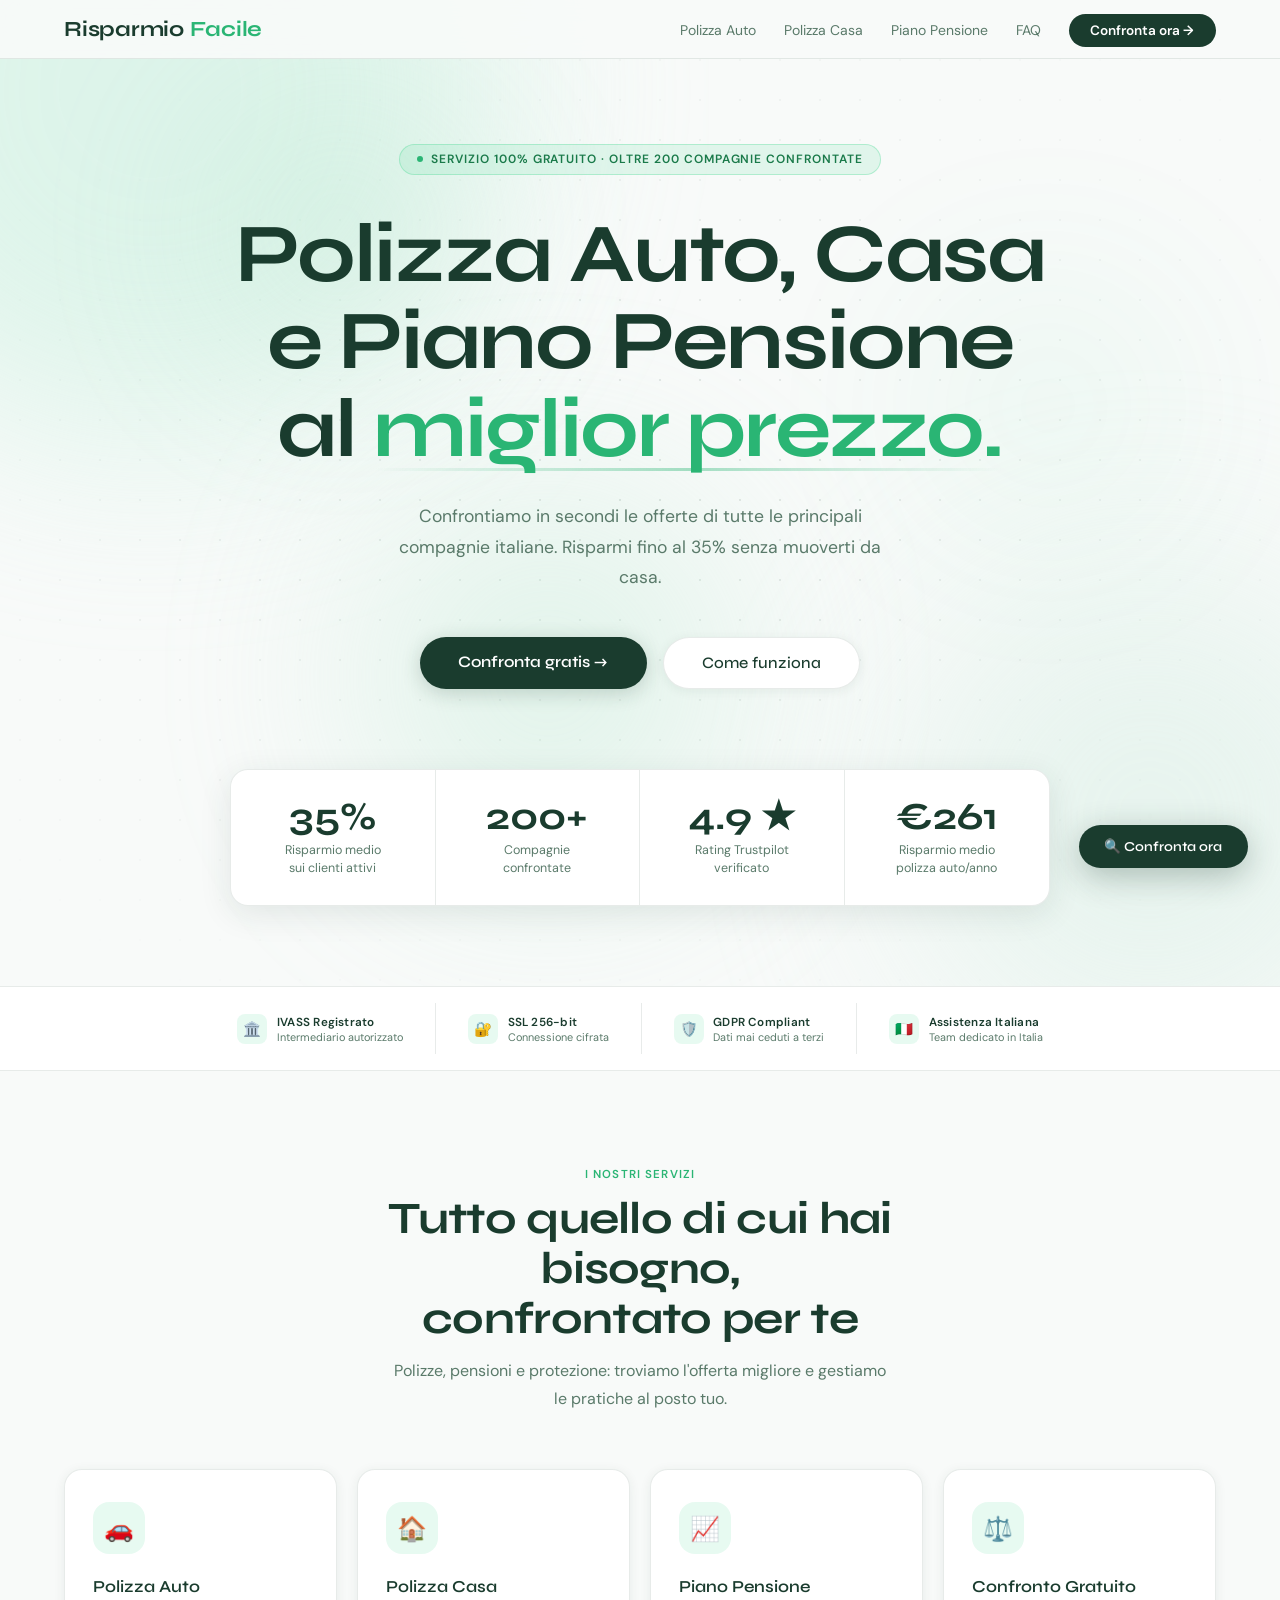
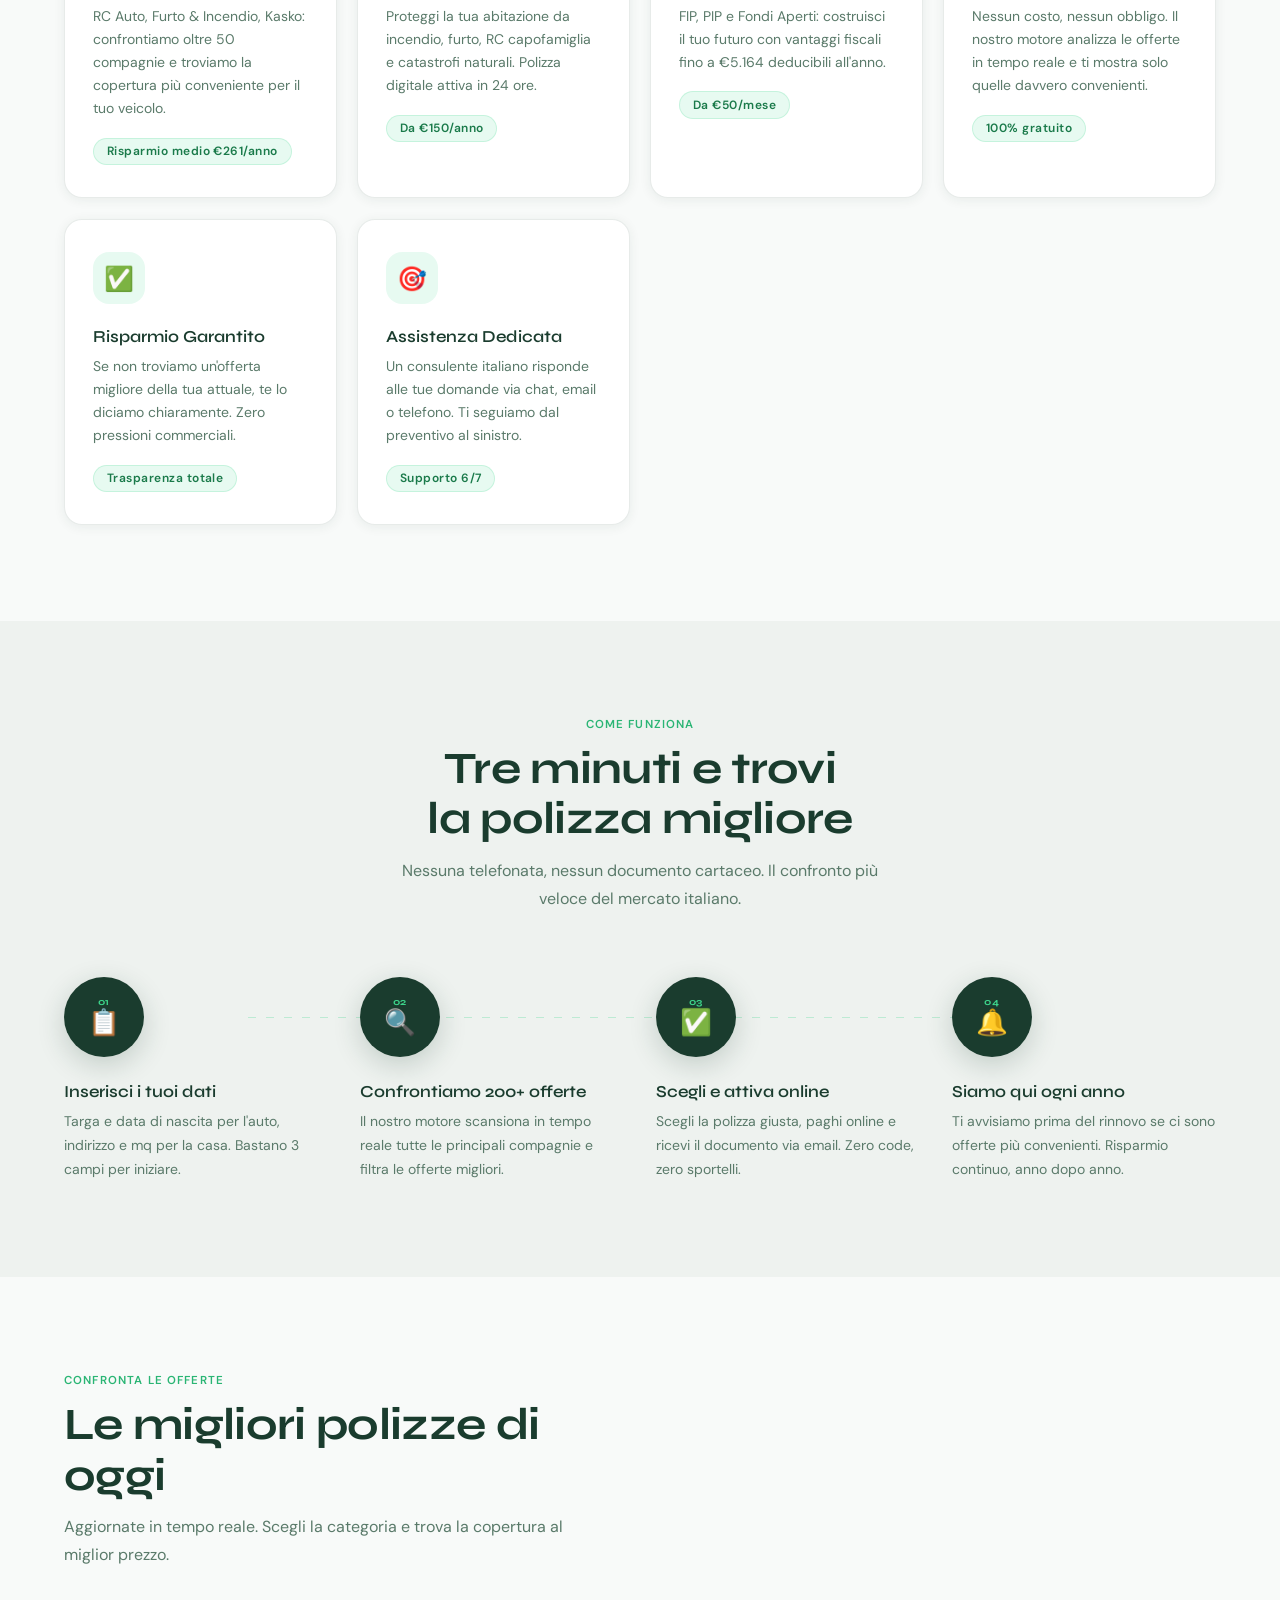
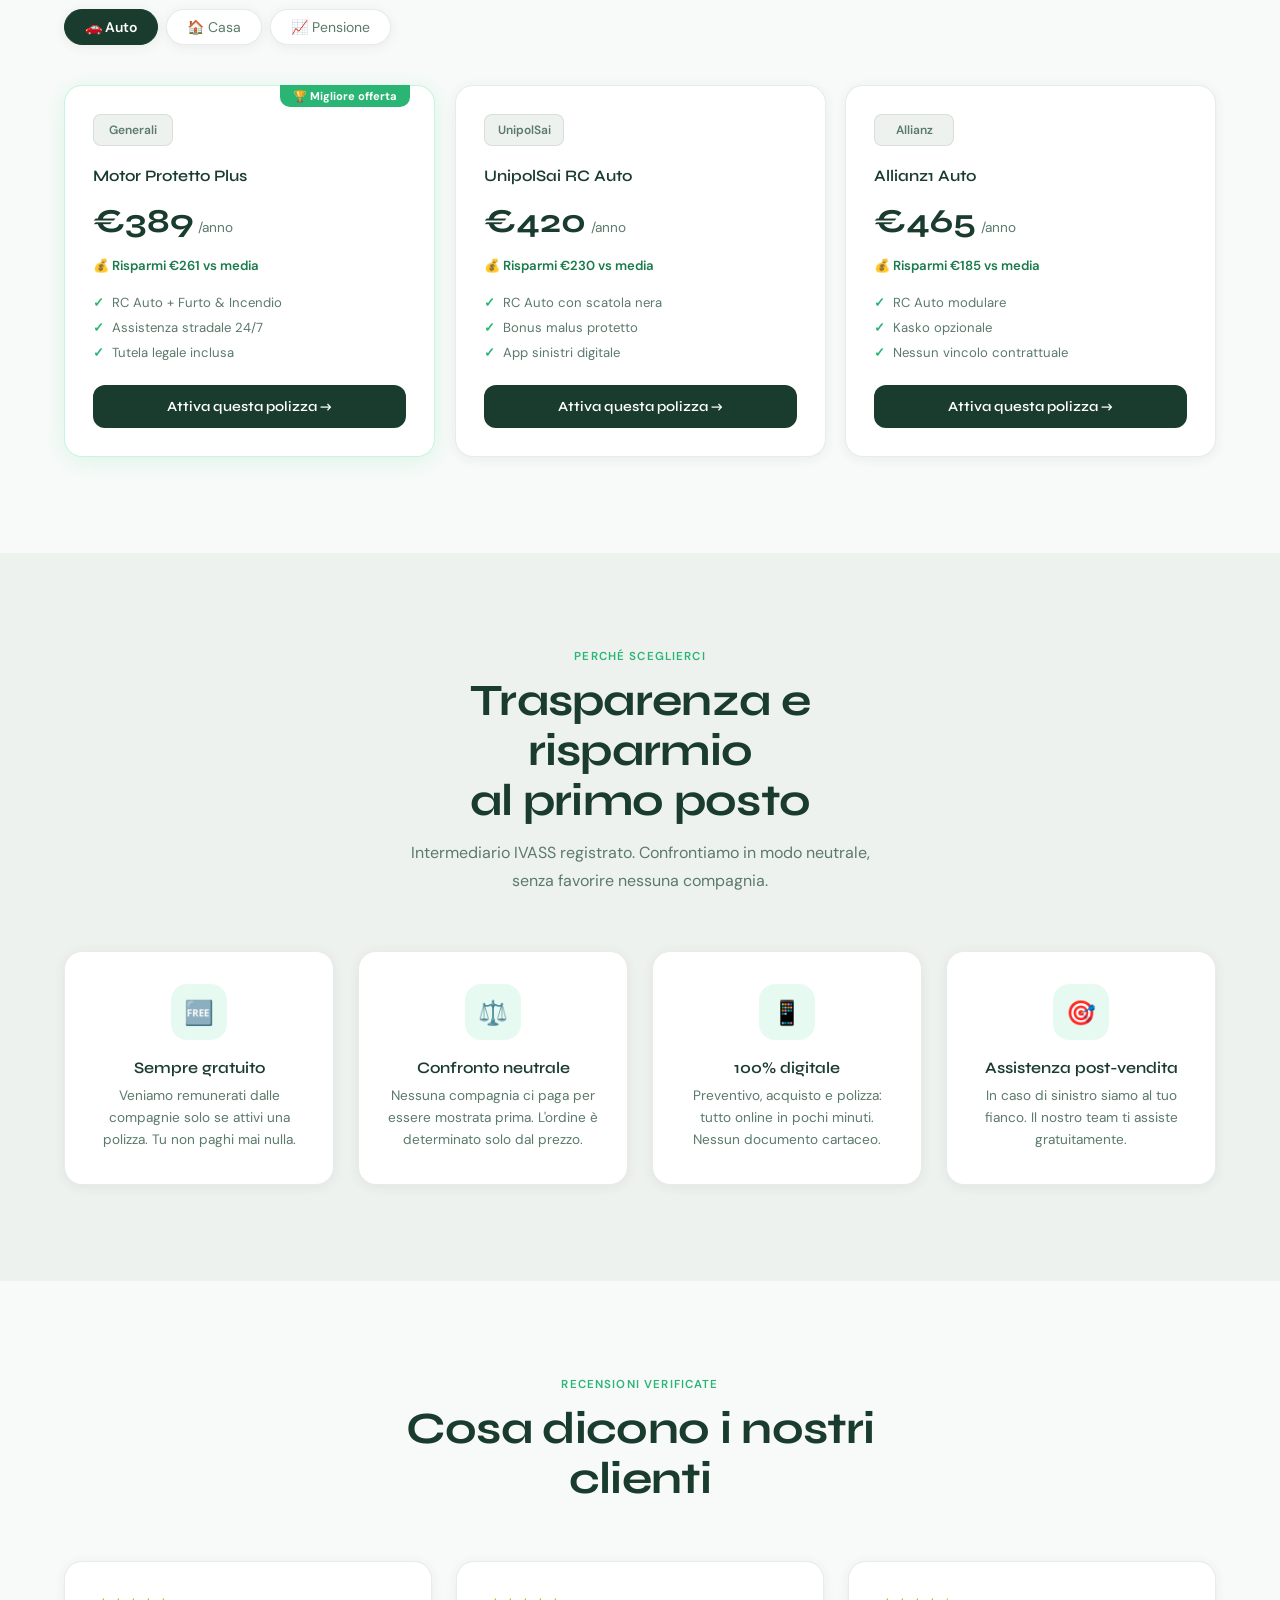
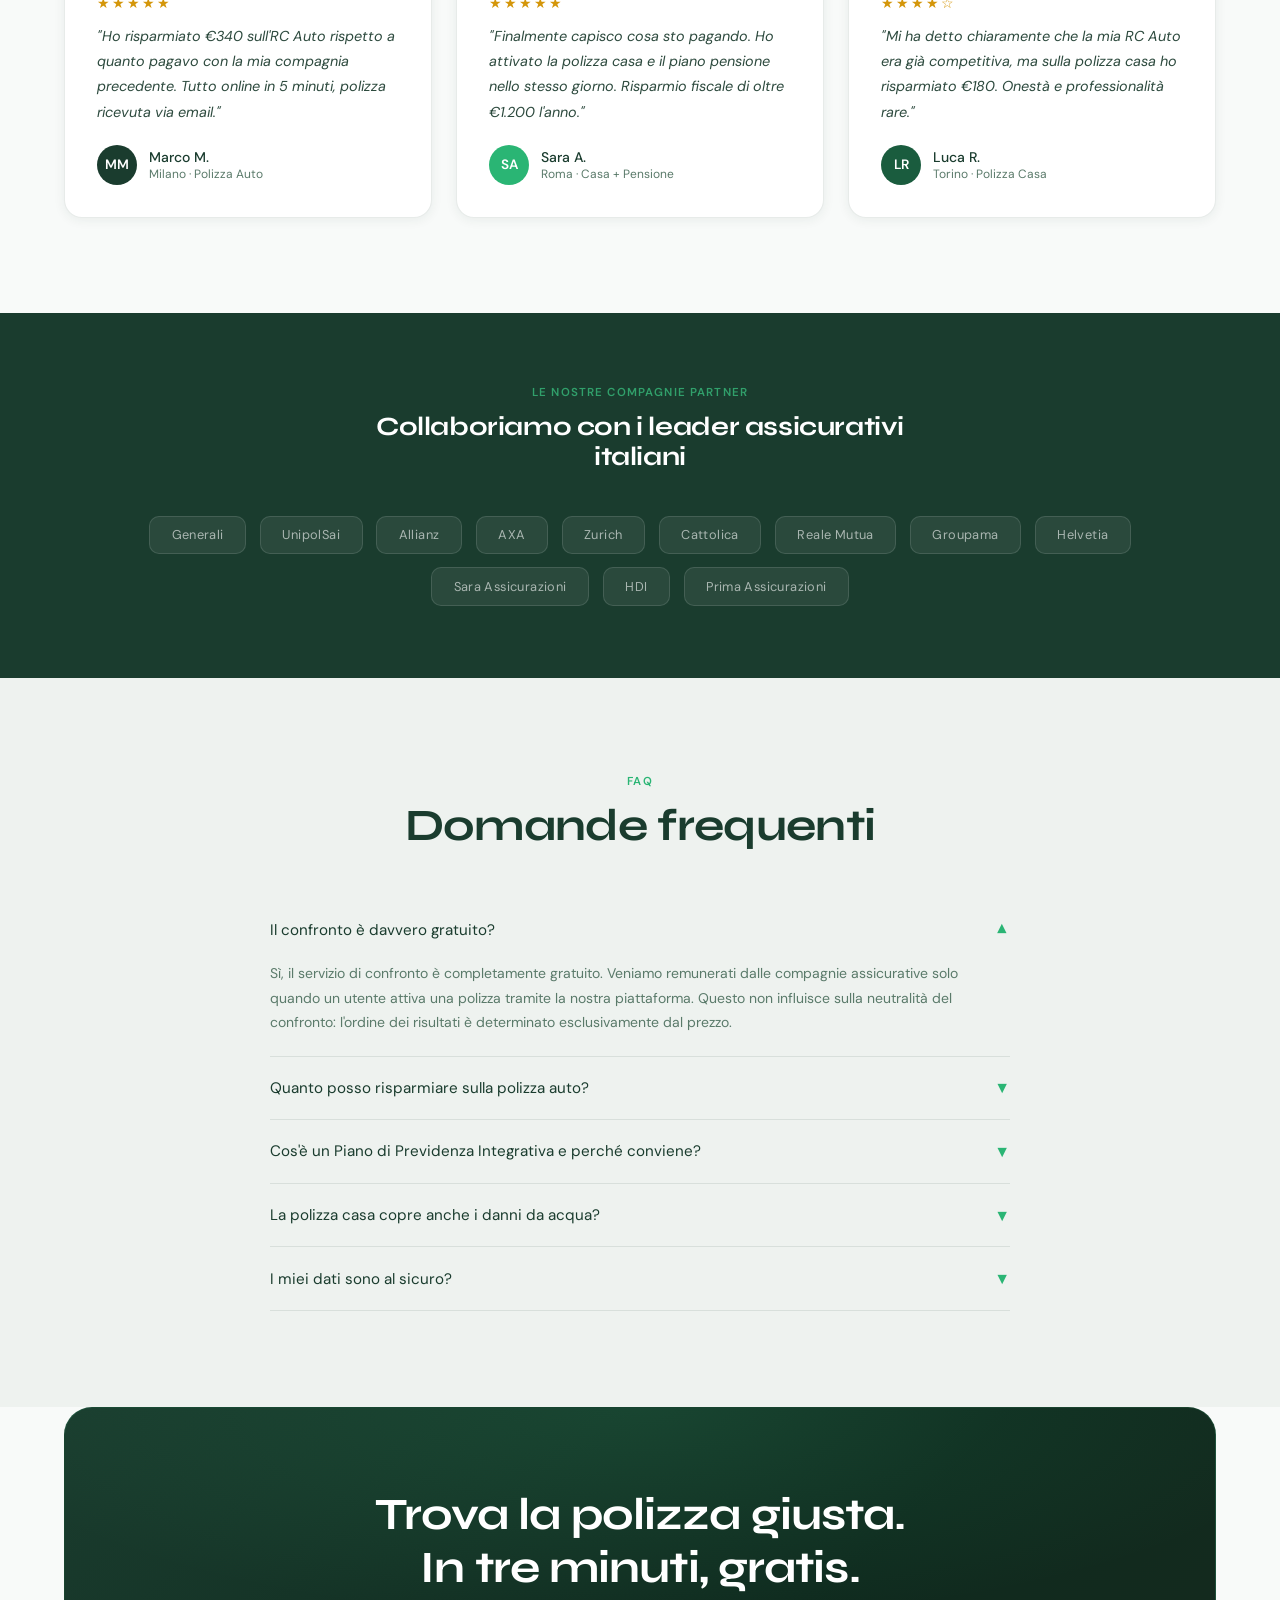
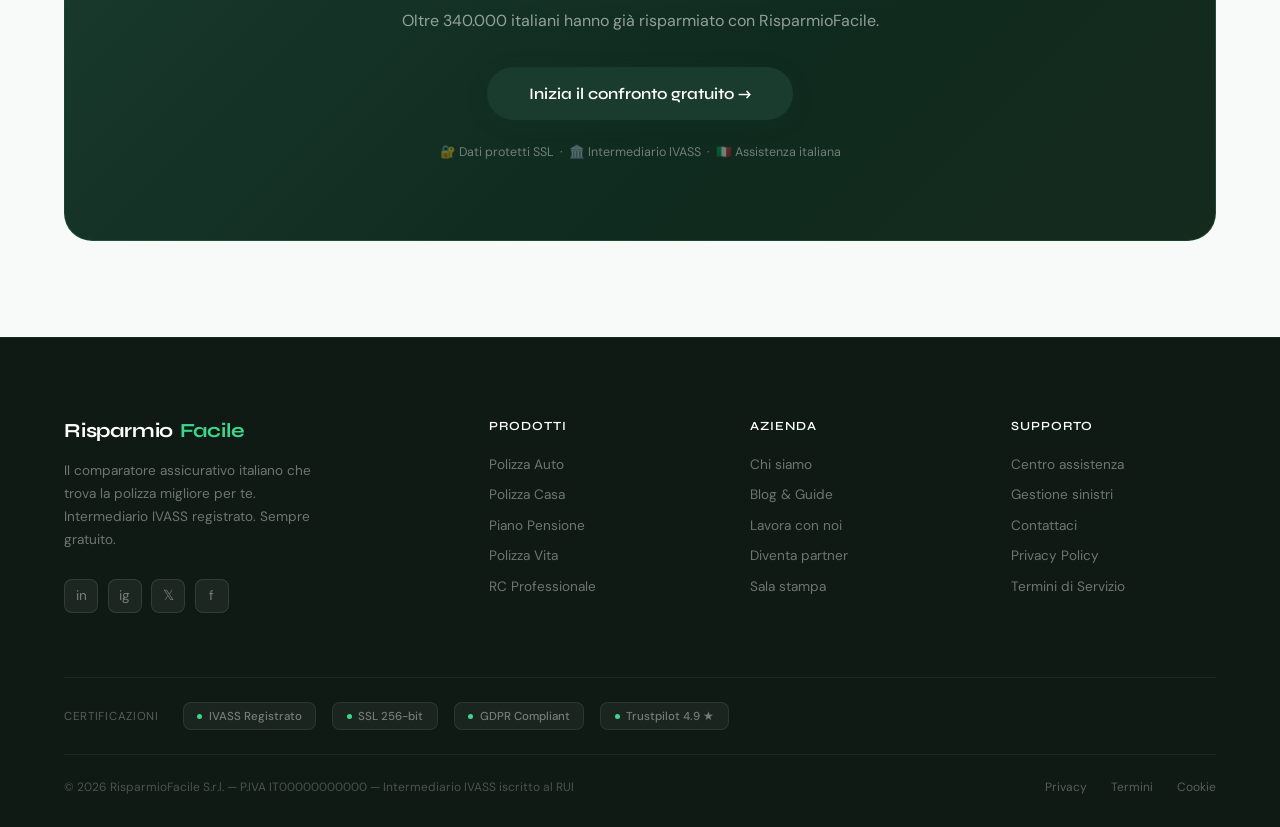
==== commit 621ca2c6: "redesign completo: trust bar, micro-animazioni, hero migliorata, footer professionale" ====
--- a/index.html
+++ b/index.html
@@ -3,823 +3,266 @@
 <head>
 <meta charset="UTF-8">
 <meta name="viewport" content="width=device-width, initial-scale=1.0">
-<title>RisparmioFacile – Confronta e Risparmia su Tutto</title>
+<title>RisparmioFacile – Polizze Auto, Casa e Piano Pensione</title>
 <link rel="preconnect" href="https://fonts.googleapis.com">
 <link href="https://fonts.googleapis.com/css2?family=Syne:wght@400;600;700;800&family=DM+Sans:ital,wght@0,300;0,400;0,500;1,300&display=swap" rel="stylesheet">
+<link rel="stylesheet" href="style.css">
 <style>
-  :root {
-    --green: #3dd68c;
-    --green-dark: #2ab574;
-    --green-soft: rgba(61,214,140,.12);
-    --primary: #1a3c2e;
-    --text: #1a3c2e;
-    --text-2: #2d4a3e;
-    --text-muted: #5a7a6a;
-    --bg: #f8faf9;
-    --bg-alt: #eef2ef;
-    --bg-card: #ffffff;
-    --border: rgba(26,60,46,.1);
-    --border-green: rgba(61,214,140,.28);
-    --shadow-sm: 0 2px 12px rgba(26,60,46,.07);
-    --shadow-md: 0 8px 32px rgba(26,60,46,.1);
-    --shadow-lg: 0 20px 60px rgba(26,60,46,.13);
-    --navy: #0f1a14;
-    --navy-mid: #162a1e;
-    --radius: 18px;
-    --radius-lg: 28px;
-  }
-
-  *, *::before, *::after { box-sizing: border-box; margin: 0; padding: 0; }
-  html { scroll-behavior: smooth; }
-
-  body {
-    font-family: 'DM Sans', sans-serif;
-    background: var(--bg);
-    color: var(--text);
-    overflow-x: hidden;
-  }
-
-  /* ── NAV ── */
-  nav {
-    position: fixed; top: 0; left: 0; right: 0; z-index: 100;
-    display: flex; align-items: center; justify-content: space-between;
-    padding: 1rem 5vw;
-    background: rgba(248,250,249,0.92);
-    backdrop-filter: blur(20px);
-    -webkit-backdrop-filter: blur(20px);
-    border-bottom: 1px solid var(--border);
-  }
-
-  .logo {
-    font-family: 'Syne', sans-serif;
-    font-weight: 700; font-size: 1.35rem;
-    color: var(--text);
-    text-decoration: none;
-    display: flex; align-items: center; gap: .4rem;
-    letter-spacing: -.01em;
-  }
-  .logo span { color: var(--green-dark); }
-
-  nav ul { list-style: none; display: flex; gap: 2rem; }
-  nav ul a {
-    text-decoration: none; color: var(--text-muted);
-    font-size: .875rem; font-weight: 400;
-    transition: color .2s;
-  }
-  nav ul a:hover { color: var(--text); }
-
-  .nav-cta {
-    background: var(--primary) !important;
-    color: #fff !important;
-    padding: .5rem 1.35rem;
-    border-radius: 50px;
-    font-weight: 600 !important;
-    font-size: .85rem !important;
-    transition: background .2s, transform .15s !important;
-  }
-  .nav-cta:hover { background: var(--green-dark) !important; transform: translateY(-1px); color: var(--primary) !important; }
-
-  /* ── HERO ── */
-  .hero {
-    min-height: 100vh;
-    display: flex; flex-direction: column;
-    align-items: center; justify-content: center;
-    text-align: center;
-    padding: 9rem 5vw 5rem;
-    position: relative; overflow: hidden;
-    background: var(--bg);
-  }
-
-  /* subtle dot grid */
-  .hero-grid {
-    position: absolute; inset: 0;
-    background-image: radial-gradient(circle, rgba(26,60,46,.12) 1px, transparent 1px);
-    background-size: 40px 40px;
-    pointer-events: none; z-index: 0;
-    mask-image: radial-gradient(ellipse 70% 60% at 50% 50%, black, transparent);
-    -webkit-mask-image: radial-gradient(ellipse 70% 60% at 50% 50%, black, transparent);
-  }
-
-  /* light-mode blobs: soft watercolor tints */
-  .blob {
-    position: absolute; border-radius: 50%;
-    filter: blur(100px);
-    pointer-events: none; z-index: 0;
-    animation: drift 12s ease-in-out infinite alternate;
-  }
-  .blob-1 { width: 700px; height: 700px; background: #c8f0de; opacity: .55; top: -260px; left: -200px; animation-delay: 0s; }
-  .blob-2 { width: 500px; height: 500px; background: #d4ede2; opacity: .45; bottom: -80px; right: -120px; animation-delay: -4s; }
-  .blob-3 { width: 380px; height: 380px; background: #b8e8d0; opacity: .35; bottom: 120px; left: 28%; animation-delay: -7s; }
-  .blob-4 { width: 260px; height: 260px; background: #3dd68c;  opacity: .07; top: 28%; right: 8%; animation-delay: -2s; }
-  .blob-5 { width: 220px; height: 220px; background: #a8dfc2;  opacity: .3;  top: 12%; left: 18%; animation-delay: -9s; }
-
-  @keyframes drift {
-    from { transform: translate(0,0) scale(1); }
-    to   { transform: translate(30px,22px) scale(1.08); }
-  }
-
-  .hero > *:not(.blob):not(.hero-grid) { position: relative; z-index: 1; }
-
-  .hero-eyebrow {
-    display: inline-flex; align-items: center; gap: .5rem;
-    background: rgba(61,214,140,.12);
-    border: 1px solid rgba(61,214,140,.3);
-    color: #1a7a4a;
-    font-size: .75rem; font-weight: 600; letter-spacing: .08em; text-transform: uppercase;
-    padding: .4rem 1.1rem; border-radius: 50px;
-    margin-bottom: 2.25rem;
-    animation: fadeUp .6s ease both;
-  }
-  .hero-eyebrow .dot {
-    width: 6px; height: 6px; border-radius: 50%;
-    background: var(--green-dark);
-    animation: blink 2s ease-in-out infinite;
-  }
-  @keyframes blink { 0%,100%{opacity:1} 50%{opacity:.3} }
-
-  .hero h1 {
-    font-family: 'Syne', sans-serif;
-    font-size: clamp(3rem, 6.5vw, 5.8rem);
-    font-weight: 700; line-height: 1.05; letter-spacing: -.025em;
-    max-width: 860px; color: var(--text);
-    animation: fadeUp .7s .1s ease both;
-  }
-
-  .hero h1 .hero-accent {
-    color: var(--green-dark);
-    position: relative; display: inline-block;
-  }
-  .hero h1 .hero-accent::after {
-    content: '';
-    position: absolute; bottom: 2px; left: 0; right: 0; height: 3px;
-    background: linear-gradient(90deg, transparent, var(--green-dark), transparent);
-    border-radius: 2px; opacity: .4;
-  }
-
-  .hero-sub {
-    color: var(--text-muted); font-size: 1.1rem; line-height: 1.75; font-weight: 400;
-    max-width: 520px; margin: 1.75rem auto 0;
-    animation: fadeUp .7s .2s ease both;
-  }
-
-  .hero-actions {
-    display: flex; gap: 1rem; flex-wrap: wrap; justify-content: center;
-    margin-top: 2.75rem;
-    animation: fadeUp .7s .3s ease both;
-  }
-
-  .btn-primary {
-    background: var(--primary); color: #fff;
-    font-family: 'Syne', sans-serif; font-weight: 600; font-size: 1rem;
-    padding: .95rem 2.4rem; border-radius: 50px;
-    text-decoration: none; border: none; cursor: pointer;
-    transition: transform .2s, box-shadow .2s, background .2s;
-    box-shadow: 0 4px 20px rgba(26,60,46,.2);
-  }
-  .btn-primary:hover { background: var(--green-dark); transform: translateY(-3px); box-shadow: 0 10px 36px rgba(26,60,46,.25); color: var(--primary); }
-
-  .btn-secondary {
-    background: #fff; color: var(--text);
-    font-family: 'Syne', sans-serif; font-weight: 500; font-size: 1rem;
-    padding: .95rem 2.4rem; border-radius: 50px;
-    text-decoration: none; border: 1px solid var(--border);
-    transition: border-color .2s, background .2s, box-shadow .2s;
-    box-shadow: var(--shadow-sm);
-  }
-  .btn-secondary:hover { border-color: var(--border-green); box-shadow: var(--shadow-md); }
-
-  /* ── HERO STATS ── */
-  .hero-stats {
-    display: grid; grid-template-columns: repeat(4,1fr);
-    border: 1px solid var(--border);
-    border-radius: var(--radius);
-    overflow: hidden; margin-top: 5rem; width: 100%; max-width: 820px;
-    background: var(--bg-card);
-    box-shadow: var(--shadow-md);
-    animation: fadeUp .7s .45s ease both;
-  }
-  .hstat {
-    padding: 1.75rem 1.5rem; text-align: center;
-    border-right: 1px solid var(--border);
-  }
-  .hstat:last-child { border-right: none; }
-  .hstat-num {
-    font-family: 'Syne', sans-serif;
-    font-size: clamp(1.8rem, 3vw, 2.6rem); font-weight: 700;
-    color: var(--primary); display: block; line-height: 1;
-  }
-  .hstat-label {
-    color: var(--text-muted); font-size: .78rem; font-weight: 400;
-    margin-top: .4rem; display: block; line-height: 1.4;
-  }
-
-  @keyframes fadeUp {
-    from { opacity: 0; transform: translateY(28px); }
-    to   { opacity: 1; transform: translateY(0); }
-  }
-
-  /* ── TRUST BAR ── */
-  .trust-bar {
-    background: var(--bg-card);
-    border-top: 1px solid var(--border);
-    border-bottom: 1px solid var(--border);
-    padding: 1rem 5vw;
-    display: flex; align-items: center; justify-content: center;
-    gap: 0; flex-wrap: wrap;
-  }
-  .tb-item {
-    display: flex; align-items: center; gap: .6rem;
-    padding: .65rem 2rem;
-    border-right: 1px solid var(--border);
-    white-space: nowrap;
-  }
-  .tb-item:last-child { border-right: none; }
-  .tb-icon {
-    width: 30px; height: 30px;
-    background: var(--green-soft); border-radius: 8px;
-    display: flex; align-items: center; justify-content: center;
-    font-size: .9rem; flex-shrink: 0;
-  }
-  .tb-text { line-height: 1.2; }
-  .tb-label { font-size: .73rem; font-weight: 600; color: var(--text); letter-spacing: .02em; display: block; }
-  .tb-sub   { font-size: .68rem; color: var(--text-muted); display: block; }
-
-  /* ── SECTION LAYOUT ── */
-  section { padding: 6rem 5vw; position: relative; }
-  .section-label {
-    font-size: .72rem; font-weight: 600; letter-spacing: .1em; text-transform: uppercase;
-    color: var(--green-dark); margin-bottom: .75rem; display: block;
-  }
-  .section-title {
-    font-family: 'Syne', sans-serif;
-    font-size: clamp(1.9rem, 3.5vw, 2.9rem); font-weight: 700; line-height: 1.12;
-    letter-spacing: -.015em; max-width: 540px; color: var(--text);
-  }
-  .section-sub { color: var(--text-muted); font-size: 1rem; line-height: 1.75; max-width: 500px; margin-top: .8rem; }
-  .centered { text-align: center; }
-  .centered .section-title, .centered .section-sub { margin-left: auto; margin-right: auto; }
-
   /* ── SERVICES ── */
   #servizi { background: var(--bg); }
-
   .services-grid {
-    display: grid;
-    grid-template-columns: repeat(auto-fill, minmax(270px, 1fr));
+    display: grid; grid-template-columns: repeat(auto-fill, minmax(270px,1fr));
     gap: 1.25rem; margin-top: 3.5rem;
   }
-
   .service-card {
-    background: var(--bg-card);
-    border: 1px solid var(--border);
-    border-radius: var(--radius);
-    padding: 2rem 1.75rem;
-    cursor: pointer;
+    background: var(--bg-card); border: 1px solid var(--border);
+    border-radius: var(--radius); padding: 2rem 1.75rem;
+    cursor: pointer; box-shadow: var(--shadow-sm);
     transition: transform .3s cubic-bezier(.22,.68,0,1.2), border-color .25s, box-shadow .3s;
-    position: relative; overflow: hidden;
-    box-shadow: var(--shadow-sm);
-    will-change: transform;
+    position: relative; overflow: hidden; will-change: transform;
   }
   .service-card::before {
-    content: '';
-    position: absolute; top: 0; left: 0; right: 0; height: 2px;
-    background: linear-gradient(90deg, transparent, var(--green), transparent);
+    content: ''; position: absolute; top: 0; left: 0; right: 0; height: 2px;
+    background: linear-gradient(90deg,transparent,var(--green),transparent);
     opacity: 0; transition: opacity .3s;
   }
-  .service-card:hover {
-    transform: translateY(-8px);
-    border-color: var(--border-green);
-    box-shadow: var(--shadow-lg);
-  }
+  .service-card:hover { transform: translateY(-8px); border-color: var(--border-green); box-shadow: var(--shadow-lg); }
   .service-card:hover::before { opacity: 1; }
-
   .service-icon {
-    width: 52px; height: 52px;
-    background: var(--green-soft); border-radius: 16px;
+    width: 52px; height: 52px; background: var(--green-soft); border-radius: 16px;
     display: flex; align-items: center; justify-content: center;
     font-size: 1.5rem; margin-bottom: 1.35rem;
     transition: background .25s, transform .25s;
   }
   .service-card:hover .service-icon { background: rgba(61,214,140,.22); transform: scale(1.08); }
-
-  .service-card h3 {
-    font-family: 'Syne', sans-serif;
-    font-weight: 600; font-size: 1.05rem; margin-bottom: .5rem;
-    color: var(--text); letter-spacing: -.01em;
-  }
-  .service-card p { color: var(--text-muted); font-size: .875rem; line-height: 1.65; }
-  .service-card .savings-tag {
+  .service-card h3 { font-family:'Syne',sans-serif; font-weight:600; font-size:1.05rem; margin-bottom:.5rem; color:var(--text); }
+  .service-card p { color:var(--text-muted); font-size:.875rem; line-height:1.65; }
+  .savings-tag {
     display: inline-block; margin-top: 1.1rem;
     background: rgba(61,214,140,.12); color: #1a7a4a;
     font-size: .75rem; font-weight: 600; letter-spacing: .04em;
-    padding: .3rem .8rem; border-radius: 50px;
-    border: 1px solid rgba(61,214,140,.2);
+    padding: .3rem .8rem; border-radius: 50px; border: 1px solid rgba(61,214,140,.2);
   }
 
   /* ── HOW IT WORKS ── */
   .how-section { background: var(--bg-alt); }
-  .how-section .section-label { color: var(--green-dark); }
-  .how-section .section-title { color: var(--text); }
-  .how-section .section-sub   { color: var(--text-muted); }
-
   .steps-grid {
-    display: grid;
-    grid-template-columns: repeat(auto-fill, minmax(240px, 1fr));
-    gap: 2rem; margin-top: 4rem;
-    position: relative;
+    display: grid; grid-template-columns: repeat(auto-fill,minmax(240px,1fr));
+    gap: 2rem; margin-top: 4rem; position: relative;
   }
   .steps-grid::before {
-    content: '';
-    position: absolute; top: 40px; left: calc(12.5% + 40px); right: calc(12.5% + 40px);
-    height: 1px;
-    background: repeating-linear-gradient(90deg, var(--border-green) 0, var(--border-green) 8px, transparent 8px, transparent 18px);
-  }
-
-  .step-v2 {
-    display: flex; flex-direction: column; align-items: flex-start;
-    opacity: 0; transform: translateY(24px);
-    transition: opacity .5s ease, transform .5s ease;
-  }
-  .step-v2.visible { opacity: 1; transform: translateY(0); }
-
+    content: ''; position: absolute; top: 40px;
+    left: calc(12.5% + 40px); right: calc(12.5% + 40px); height: 1px;
+    background: repeating-linear-gradient(90deg,var(--border-green) 0,var(--border-green) 8px,transparent 8px,transparent 18px);
+  }
+  .step-v2 { display:flex; flex-direction:column; align-items:flex-start; }
   .step-circle {
-    width: 80px; height: 80px;
-    background: var(--primary);
-    border-radius: 50%;
-    display: flex; flex-direction: column;
-    align-items: center; justify-content: center;
-    margin-bottom: 1.5rem;
-    box-shadow: 0 8px 28px rgba(26,60,46,.2);
-    flex-shrink: 0;
-  }
-  .step-circle-num  { font-family: 'Syne', sans-serif; font-size: .62rem; font-weight: 700; color: var(--green); letter-spacing: .08em; line-height: 1; }
-  .step-circle-icon { font-size: 1.6rem; line-height: 1; margin-top: 2px; }
-
-  .step-v2 h3 {
-    font-family: 'Syne', sans-serif;
-    font-size: 1.05rem; font-weight: 600; margin-bottom: .5rem;
-    color: var(--text); letter-spacing: -.01em;
-  }
-  .step-v2 p { color: var(--text-muted); font-size: .875rem; line-height: 1.7; }
-
-  /* ── COMPARISON TABLE ── */
+    width:80px; height:80px; background:var(--primary); border-radius:50%;
+    display:flex; flex-direction:column; align-items:center; justify-content:center;
+    margin-bottom:1.5rem; box-shadow:0 8px 28px rgba(26,60,46,.2); flex-shrink:0;
+  }
+  .step-circle-num { font-family:'Syne',sans-serif; font-size:.62rem; font-weight:700; color:var(--green); letter-spacing:.08em; line-height:1; }
+  .step-circle-icon { font-size:1.6rem; line-height:1; margin-top:2px; }
+  .step-v2 h3 { font-family:'Syne',sans-serif; font-size:1.05rem; font-weight:600; margin-bottom:.5rem; color:var(--text); }
+  .step-v2 p { color:var(--text-muted); font-size:.875rem; line-height:1.7; }
+
+  /* ── COMPARE ── */
   .compare-section { background: var(--bg); }
-
-  .tab-bar {
-    display: flex; gap: .5rem; flex-wrap: wrap;
-    margin-top: 2.5rem; margin-bottom: 2.5rem;
-  }
+  .tab-bar { display:flex; gap:.5rem; flex-wrap:wrap; margin-top:2.5rem; margin-bottom:2.5rem; }
   .tab-btn {
-    padding: .5rem 1.25rem; border-radius: 50px;
-    background: var(--bg-card); border: 1px solid var(--border);
-    color: var(--text-muted); font-size: .875rem; font-weight: 400;
-    cursor: pointer; transition: all .2s; font-family: 'DM Sans', sans-serif;
-    box-shadow: var(--shadow-sm);
-  }
-  .tab-btn.active, .tab-btn:hover {
-    background: var(--primary); color: #fff;
-    border-color: var(--primary); font-weight: 600;
-  }
-
-  .offers-grid {
-    display: grid;
-    grid-template-columns: repeat(auto-fill, minmax(280px, 1fr));
-    gap: 1.25rem;
-  }
-
+    padding:.5rem 1.25rem; border-radius:50px; background:var(--bg-card);
+    border:1px solid var(--border); color:var(--text-muted); font-size:.875rem;
+    font-weight:400; cursor:pointer; transition:all .2s; font-family:'DM Sans',sans-serif;
+    box-shadow:var(--shadow-sm);
+  }
+  .tab-btn.active,.tab-btn:hover { background:var(--primary); color:#fff; border-color:var(--primary); font-weight:600; }
+  .offers-grid { display:grid; grid-template-columns:repeat(auto-fill,minmax(280px,1fr)); gap:1.25rem; }
   .offer-card {
-    background: var(--bg-card); border: 1px solid var(--border);
-    border-radius: var(--radius); padding: 1.75rem;
-    transition: transform .3s cubic-bezier(.22,.68,0,1.2), border-color .25s, box-shadow .3s;
-    position: relative; box-shadow: var(--shadow-sm);
-    will-change: transform;
-  }
-  .offer-card.featured {
-    border-color: var(--border-green);
-    box-shadow: 0 4px 24px rgba(61,214,140,.15);
-  }
+    background:var(--bg-card); border:1px solid var(--border); border-radius:var(--radius);
+    padding:1.75rem; box-shadow:var(--shadow-sm);
+    transition:transform .3s cubic-bezier(.22,.68,0,1.2),border-color .25s,box-shadow .3s;
+    position:relative; will-change:transform;
+  }
+  .offer-card.featured { border-color:var(--border-green); box-shadow:0 4px 24px rgba(61,214,140,.15); }
   .offer-card.featured::after {
-    content: '🏆 Migliore offerta';
-    position: absolute; top: -1px; right: 1.5rem;
-    background: var(--green-dark); color: #fff;
-    font-size: .7rem; font-weight: 700;
-    padding: .25rem .8rem; border-radius: 0 0 10px 10px;
-  }
-  .offer-card:hover {
-    transform: translateY(-5px);
-    border-color: var(--border-green);
-    box-shadow: var(--shadow-lg);
-  }
-
+    content:'🏆 Migliore offerta'; position:absolute; top:-1px; right:1.5rem;
+    background:var(--green-dark); color:#fff; font-size:.7rem; font-weight:700;
+    padding:.25rem .8rem; border-radius:0 0 10px 10px;
+  }
+  .offer-card:hover { transform:translateY(-5px); border-color:var(--border-green); box-shadow:var(--shadow-lg); }
   .offer-logo {
-    width: 80px; height: 32px;
-    background: var(--bg-alt); border-radius: 8px;
-    display: flex; align-items: center; justify-content: center;
-    font-size: .75rem; font-weight: 600; color: var(--text-muted);
-    margin-bottom: 1.25rem; border: 1px solid var(--border);
-  }
-  .offer-card h4 {
-    font-family: 'Syne', sans-serif;
-    font-size: 1rem; font-weight: 600; margin-bottom: .3rem; color: var(--text);
-  }
-  .offer-price { display: flex; align-items: baseline; gap: .3rem; margin: 1rem 0; }
-  .offer-price .amount {
-    font-family: 'Syne', sans-serif;
-    font-size: 2.1rem; font-weight: 700; color: var(--text);
-  }
-  .offer-price .period { color: var(--text-muted); font-size: .85rem; }
-  .offer-saving { font-size: .82rem; color: #1a7a4a; font-weight: 600; margin-bottom: 1rem; }
-  .offer-features { list-style: none; margin-bottom: 1.25rem; }
-  .offer-features li {
-    font-size: .82rem; color: var(--text-muted); padding: .25rem 0;
-    display: flex; align-items: center; gap: .5rem;
-  }
-  .offer-features li::before { content: '✓'; color: var(--green-dark); font-weight: 700; }
-
+    width:80px; height:32px; background:var(--bg-alt); border-radius:8px;
+    display:flex; align-items:center; justify-content:center;
+    font-size:.75rem; font-weight:600; color:var(--text-muted);
+    margin-bottom:1.25rem; border:1px solid var(--border);
+  }
+  .offer-card h4 { font-family:'Syne',sans-serif; font-size:1rem; font-weight:600; margin-bottom:.3rem; color:var(--text); }
+  .offer-price { display:flex; align-items:baseline; gap:.3rem; margin:1rem 0; }
+  .offer-price .amount { font-family:'Syne',sans-serif; font-size:2.1rem; font-weight:700; color:var(--text); }
+  .offer-price .period { color:var(--text-muted); font-size:.85rem; }
+  .offer-saving { font-size:.82rem; color:#1a7a4a; font-weight:600; margin-bottom:1rem; }
+  .offer-features { list-style:none; margin-bottom:1.25rem; }
+  .offer-features li { font-size:.82rem; color:var(--text-muted); padding:.25rem 0; display:flex; align-items:center; gap:.5rem; }
+  .offer-features li::before { content:'✓'; color:var(--green-dark); font-weight:700; }
   .btn-offer {
-    display: block; text-align: center;
-    background: var(--primary); color: #fff;
-    font-family: 'Syne', sans-serif; font-weight: 600; font-size: .875rem;
-    padding: .8rem; border-radius: 12px;
-    text-decoration: none; cursor: pointer; border: none; width: 100%;
-    transition: transform .2s, box-shadow .2s, background .2s;
-  }
-  .btn-offer:hover { background: var(--green-dark); transform: translateY(-2px); box-shadow: 0 8px 24px rgba(26,60,46,.2); }
-
-  /* ── WHY US ── */
+    display:block; text-align:center; background:var(--primary); color:#fff;
+    font-family:'Syne',sans-serif; font-weight:600; font-size:.875rem;
+    padding:.8rem; border-radius:12px; cursor:pointer; border:none; width:100%;
+    transition:transform .2s,box-shadow .2s,background .2s; text-decoration:none;
+  }
+  .btn-offer:hover { background:var(--green-dark); transform:translateY(-2px); box-shadow:0 8px 24px rgba(26,60,46,.2); }
+
+  /* ── WHY ── */
   .why-section { background: var(--bg-alt); }
-
-  .why-grid {
-    display: grid;
-    grid-template-columns: repeat(auto-fill, minmax(230px, 1fr));
-    gap: 1.5rem; margin-top: 3.5rem;
-  }
+  .why-grid { display:grid; grid-template-columns:repeat(auto-fill,minmax(230px,1fr)); gap:1.5rem; margin-top:3.5rem; }
   .why-item {
-    background: var(--bg-card); border: 1px solid var(--border);
-    border-radius: var(--radius); padding: 2rem 1.75rem;
-    text-align: center; box-shadow: var(--shadow-sm);
-    transition: transform .3s cubic-bezier(.22,.68,0,1.2), box-shadow .3s;
-    will-change: transform;
-  }
-  .why-item:hover { transform: translateY(-6px); box-shadow: var(--shadow-lg); border-color: var(--border-green); }
-  .why-icon {
-    width: 56px; height: 56px;
-    background: var(--green-soft); border-radius: 16px;
-    display: flex; align-items: center; justify-content: center;
-    font-size: 1.5rem; margin: 0 auto 1.1rem;
-  }
-  .why-item h4 {
-    font-family: 'Syne', sans-serif;
-    font-weight: 600; font-size: 1rem; margin-bottom: .5rem; color: var(--text);
-  }
-  .why-item p { color: var(--text-muted); font-size: .85rem; line-height: 1.65; }
+    background:var(--bg-card); border:1px solid var(--border); border-radius:var(--radius);
+    padding:2rem 1.75rem; text-align:center; box-shadow:var(--shadow-sm);
+    transition:transform .3s cubic-bezier(.22,.68,0,1.2),box-shadow .3s; will-change:transform;
+  }
+  .why-item:hover { transform:translateY(-6px); box-shadow:var(--shadow-lg); border-color:var(--border-green); }
+  .why-icon { width:56px; height:56px; background:var(--green-soft); border-radius:16px; display:flex; align-items:center; justify-content:center; font-size:1.5rem; margin:0 auto 1.1rem; }
+  .why-item h4 { font-family:'Syne',sans-serif; font-weight:600; font-size:1rem; margin-bottom:.5rem; color:var(--text); }
+  .why-item p { color:var(--text-muted); font-size:.85rem; line-height:1.65; }
 
   /* ── TESTIMONIALS ── */
-  .testimonials-section { background: var(--bg); }
-  .testimonials-grid {
-    display: grid;
-    grid-template-columns: repeat(auto-fill, minmax(300px, 1fr));
-    gap: 1.5rem; margin-top: 3.5rem;
-  }
+  .testimonials-grid { display:grid; grid-template-columns:repeat(auto-fill,minmax(300px,1fr)); gap:1.5rem; margin-top:3.5rem; }
   .testimonial {
-    background: var(--bg-card); border: 1px solid var(--border);
-    border-radius: var(--radius); padding: 2rem;
-    box-shadow: var(--shadow-sm);
-    transition: transform .3s cubic-bezier(.22,.68,0,1.2), box-shadow .3s;
-    will-change: transform;
-  }
-  .testimonial:hover { transform: translateY(-5px); box-shadow: var(--shadow-lg); border-color: var(--border-green); }
-  .stars { color: #d4960a; margin-bottom: .75rem; font-size: .9rem; letter-spacing: 2px; }
-  .testimonial blockquote {
-    font-style: italic; color: var(--text-2); font-size: .9rem; line-height: 1.75;
-    font-weight: 400; margin-bottom: 1.25rem;
-  }
-  .author { display: flex; align-items: center; gap: .75rem; }
-  .author-avatar {
-    width: 40px; height: 40px; border-radius: 50%;
-    display: flex; align-items: center; justify-content: center;
-    font-weight: 600; font-size: .85rem; color: #fff; flex-shrink: 0;
-  }
-  .author-name { font-size: .875rem; font-weight: 500; color: var(--text); }
-  .author-loc { font-size: .75rem; color: var(--text-muted); }
-
-  /* ── PARTNERS ── */
-  .partners-section { background: var(--primary); }
-  .partners-section .section-label { color: rgba(61,214,140,.65); }
-  .partners-section .section-title { color: #fff; }
-  .partners-row {
-    display: flex; flex-wrap: wrap; gap: .85rem; justify-content: center;
-    margin-top: 2.75rem;
-  }
-  .partner-chip {
-    background: rgba(255,255,255,.07); border: 1px solid rgba(255,255,255,.12);
-    border-radius: 10px; padding: .6rem 1.35rem;
-    font-size: .8rem; font-weight: 400; color: rgba(255,255,255,.6);
-    letter-spacing: .03em; transition: border-color .2s, color .2s, background .2s;
-  }
-  .partner-chip:hover {
-    border-color: rgba(61,214,140,.35); color: #fff; background: rgba(61,214,140,.08);
-  }
+    background:var(--bg-card); border:1px solid var(--border); border-radius:var(--radius);
+    padding:2rem; box-shadow:var(--shadow-sm);
+    transition:transform .3s cubic-bezier(.22,.68,0,1.2),box-shadow .3s; will-change:transform;
+  }
+  .testimonial:hover { transform:translateY(-5px); box-shadow:var(--shadow-lg); border-color:var(--border-green); }
+  .stars { color:#d4960a; margin-bottom:.75rem; font-size:.9rem; letter-spacing:2px; }
+  .testimonial blockquote { font-style:italic; color:var(--text-2); font-size:.9rem; line-height:1.75; font-weight:400; margin-bottom:1.25rem; }
+  .author { display:flex; align-items:center; gap:.75rem; }
+  .author-avatar { width:40px; height:40px; border-radius:50%; display:flex; align-items:center; justify-content:center; font-weight:600; font-size:.85rem; color:#fff; flex-shrink:0; }
+  .author-name { font-size:.875rem; font-weight:500; color:var(--text); }
+  .author-loc  { font-size:.75rem; color:var(--text-muted); }
 
   /* ── FAQ ── */
-  #faq { background: var(--bg-alt); }
-  .faq-list { max-width: 740px; margin: 3rem auto 0; }
-  .faq-item { border-bottom: 1px solid var(--border); overflow: hidden; }
+  #faq { background:var(--bg-alt); }
+  .faq-list { max-width:740px; margin:3rem auto 0; }
+  .faq-item { border-bottom:1px solid var(--border); overflow:hidden; }
   .faq-question {
-    width: 100%; background: none; border: none;
-    display: flex; align-items: center; justify-content: space-between;
-    padding: 1.3rem 0; cursor: pointer;
-    font-family: 'DM Sans', sans-serif; font-size: .95rem; font-weight: 400;
-    color: var(--text); text-align: left; transition: color .2s;
-  }
-  .faq-question:hover { color: var(--green-dark); }
-  .faq-chevron { font-size: 1rem; color: var(--green-dark); transition: transform .3s; flex-shrink: 0; margin-left: 1rem; }
-  .faq-item.open .faq-chevron { transform: rotate(180deg); }
-  .faq-answer {
-    max-height: 0; overflow: hidden; transition: max-height .35s ease;
-    color: var(--text-muted); font-size: .875rem; line-height: 1.75;
-  }
-  .faq-answer p { padding-bottom: 1.3rem; }
-  .faq-item.open .faq-answer { max-height: 300px; }
-
-  /* ── CTA BANNER ── */
-  .cta-banner {
-    background: linear-gradient(135deg, #1a3c2e 0%, #0f2a1e 60%, #162a1e 100%);
-    border: 1px solid rgba(61,214,140,.15);
-    border-radius: var(--radius-lg);
-    padding: 5rem 3rem; text-align: center;
-    margin: 0 5vw 6rem;
-    position: relative; overflow: hidden;
-  }
-  .cta-banner::before {
-    content: '';
-    position: absolute; inset: 0;
-    background: radial-gradient(ellipse 60% 50% at 50% 0%, rgba(61,214,140,.12), transparent);
-    pointer-events: none;
-  }
-  .cta-banner h2 {
-    font-family: 'Syne', sans-serif;
-    font-size: clamp(1.9rem, 3.5vw, 2.8rem); font-weight: 700;
-    letter-spacing: -.02em; margin-bottom: 1rem; color: #fff; position: relative;
-  }
-  .cta-banner p {
-    color: rgba(255,255,255,.55); font-size: 1rem; font-weight: 400;
-    margin-bottom: 2.25rem; position: relative;
-  }
-  .cta-trust-note {
-    margin-top: 1.5rem; color: rgba(255,255,255,.4); font-size: .78rem;
-    display: flex; align-items: center; justify-content: center; gap: .5rem;
-    position: relative;
-  }
-
-  /* ── FOOTER ── */
-  footer {
-    background: var(--navy);
-    border-top: 1px solid rgba(255,255,255,.06);
-    padding: 5rem 5vw 0;
-  }
-
-  .footer-top {
-    display: grid;
-    grid-template-columns: 1.8fr 1fr 1fr 1fr;
-    gap: 3.5rem; padding-bottom: 4rem;
-    border-bottom: 1px solid rgba(255,255,255,.07);
-  }
-
-  .footer-brand .logo { font-size: 1.25rem; margin-bottom: 1rem; display: inline-flex; color: #fff; }
-  .footer-brand .logo span { color: var(--green); }
-  .footer-tagline {
-    color: rgba(255,255,255,.4); font-size: .85rem; line-height: 1.7;
-    max-width: 270px; margin-bottom: 1.75rem;
-  }
-  .footer-social { display: flex; gap: .6rem; }
-  .social-btn {
-    width: 34px; height: 34px;
-    background: rgba(255,255,255,.06); border: 1px solid rgba(255,255,255,.1);
-    border-radius: 8px; display: flex; align-items: center; justify-content: center;
-    font-size: .85rem; text-decoration: none; color: rgba(255,255,255,.4);
-    transition: background .2s, border-color .2s, color .2s;
-  }
-  .social-btn:hover { background: rgba(61,214,140,.12); border-color: rgba(61,214,140,.3); color: var(--green); }
-
-  .footer-col h5 {
-    font-family: 'Syne', sans-serif; font-weight: 600; font-size: .78rem;
-    text-transform: uppercase; letter-spacing: .08em;
-    margin-bottom: 1.25rem; color: #fff;
-  }
-  .footer-col ul { list-style: none; }
-  .footer-col ul li { margin-bottom: .6rem; }
-  .footer-col ul a {
-    text-decoration: none; color: rgba(255,255,255,.4); font-size: .85rem;
-    transition: color .2s;
-  }
-  .footer-col ul a:hover { color: #fff; }
-
-  .footer-trust {
-    display: flex; align-items: center; gap: 1rem; flex-wrap: wrap;
-    padding: 1.5rem 0; border-bottom: 1px solid rgba(255,255,255,.07);
-  }
-  .ftrust-label { color: rgba(255,255,255,.3); font-size: .72rem; text-transform: uppercase; letter-spacing: .06em; margin-right: .5rem; }
-  .ftrust-badge {
-    background: rgba(255,255,255,.05); border: 1px solid rgba(255,255,255,.08);
-    border-radius: 8px; padding: .35rem .85rem;
-    font-size: .72rem; font-weight: 500; color: rgba(255,255,255,.4);
-    display: flex; align-items: center; gap: .4rem;
-  }
-  .ftrust-badge .ftb-dot { width: 5px; height: 5px; border-radius: 50%; background: var(--green); flex-shrink: 0; }
-
-  .footer-bottom {
-    display: flex; align-items: center; justify-content: space-between;
-    flex-wrap: wrap; gap: 1rem; padding: 1.5rem 0 2rem;
-  }
-  .footer-bottom p { color: rgba(255,255,255,.25); font-size: .75rem; }
-  .footer-links { display: flex; gap: 1.5rem; }
-  .footer-links a { color: rgba(255,255,255,.3); text-decoration: none; font-size: .75rem; transition: color .2s; }
-  .footer-links a:hover { color: #fff; }
-
-  /* ── FLOATING BADGE ── */
-  .floating-badge {
-    position: fixed; bottom: 2rem; right: 2rem; z-index: 50;
-    background: var(--primary); color: #fff;
-    font-family: 'Syne', sans-serif; font-weight: 600; font-size: .85rem;
-    padding: .8rem 1.6rem; border-radius: 50px;
-    box-shadow: 0 8px 32px rgba(26,60,46,.3);
-    cursor: pointer; text-decoration: none;
-    animation: pulseGlow 2.5s ease-in-out infinite;
-    transition: transform .2s;
-    display: flex; align-items: center; gap: .5rem;
-  }
-  .floating-badge:hover { transform: scale(1.05); }
-  @keyframes pulseGlow {
-    0%,100% { box-shadow: 0 8px 32px rgba(26,60,46,.3); }
-    50%      { box-shadow: 0 8px 52px rgba(26,60,46,.5); }
-  }
-
-  /* ── REVEAL ── */
-  .reveal {
-    opacity: 0; transform: translateY(28px);
-    transition: opacity .55s ease, transform .55s ease;
-  }
-  .reveal.visible { opacity: 1; transform: translateY(0); }
-  .reveal:nth-child(2) { transition-delay: .1s; }
-  .reveal:nth-child(3) { transition-delay: .18s; }
-  .reveal:nth-child(4) { transition-delay: .26s; }
-  .reveal:nth-child(5) { transition-delay: .34s; }
-  .reveal:nth-child(6) { transition-delay: .42s; }
-
-  /* ── RESPONSIVE ── */
-  @media (max-width: 900px) {
-    .hero-stats { grid-template-columns: repeat(2,1fr); }
-    .footer-top { grid-template-columns: 1fr 1fr; }
-    .steps-grid::before { display: none; }
-  }
-  @media (max-width: 620px) {
-    nav ul { display: none; }
-    .hero-stats { grid-template-columns: repeat(2,1fr); }
-    .footer-top { grid-template-columns: 1fr; }
-    .tb-item { border-right: none; border-bottom: 1px solid var(--border); width: 100%; justify-content: center; }
-    .tb-item:last-child { border-bottom: none; }
-  }
+    width:100%; background:none; border:none; display:flex; align-items:center;
+    justify-content:space-between; padding:1.3rem 0; cursor:pointer;
+    font-family:'DM Sans',sans-serif; font-size:.95rem; font-weight:400;
+    color:var(--text); text-align:left; transition:color .2s;
+  }
+  .faq-question:hover { color:var(--green-dark); }
+  .faq-chevron { font-size:1rem; color:var(--green-dark); transition:transform .3s; flex-shrink:0; margin-left:1rem; }
+  .faq-item.open .faq-chevron { transform:rotate(180deg); }
+  .faq-answer { max-height:0; overflow:hidden; transition:max-height .35s ease; color:var(--text-muted); font-size:.875rem; line-height:1.75; }
+  .faq-answer p { padding-bottom:1.3rem; }
+  .faq-item.open .faq-answer { max-height:300px; }
+
+  @media(max-width:900px){ .steps-grid::before{display:none} }
 </style>
 </head>
 <body>
 
 <!-- NAV -->
 <nav>
-  <a class="logo" href="#">Risparmio<span>Facile</span></a>
+  <a class="logo" href="index.html">Risparmio<span>Facile</span></a>
   <ul>
-    <li><a href="#servizi">Servizi</a></li>
-    <li><a href="#come-funziona">Come funziona</a></li>
-    <li><a href="#offerte">Offerte</a></li>
+    <li><a href="polizza-auto.html">Polizza Auto</a></li>
+    <li><a href="polizza-casa.html">Polizza Casa</a></li>
+    <li><a href="piano-pensione.html">Piano Pensione</a></li>
     <li><a href="#faq">FAQ</a></li>
-    <li><a href="#inizia" class="nav-cta">Inizia gratis →</a></li>
+    <li><a href="#inizia" class="nav-cta">Confronta ora →</a></li>
   </ul>
 </nav>
 
 <!-- HERO -->
 <section class="hero">
   <div class="hero-grid"></div>
-  <div class="blob blob-1"></div>
-  <div class="blob blob-2"></div>
-  <div class="blob blob-3"></div>
-  <div class="blob blob-4"></div>
-  <div class="blob blob-5"></div>
-
-  <div class="hero-eyebrow">
-    <span class="dot"></span>
-    Servizio 100% gratuito · Oltre 340.000 utenti
-  </div>
-
-  <h1>
-    I tuoi contratti<br>
-    costano <span class="hero-accent">troppo.</span><br>
-    Lo sistemiamo noi.
-  </h1>
-
-  <p class="hero-sub">
-    Analizziamo luce, gas, telefonia, assicurazioni e mutui. Troviamo le offerte migliori per te e gestiamo tutto, senza burocrazia.
-  </p>
+  <div class="blob blob-1"></div><div class="blob blob-2"></div>
+  <div class="blob blob-3"></div><div class="blob blob-4"></div><div class="blob blob-5"></div>
+
+  <div class="hero-eyebrow"><span class="dot"></span>Servizio 100% gratuito · Oltre 200 compagnie confrontate</div>
+
+  <h1>Polizza Auto, Casa<br>e Piano Pensione<br>al <span class="hero-accent">miglior prezzo.</span></h1>
+
+  <p class="hero-sub">Confrontiamo in secondi le offerte di tutte le principali compagnie italiane. Risparmi fino al 35% senza muoverti da casa.</p>
 
   <div class="hero-actions">
-    <a href="#offerte" class="btn-primary">Analisi gratuita →</a>
+    <a href="#offerte" class="btn-primary">Confronta gratis →</a>
     <a href="#come-funziona" class="btn-secondary">Come funziona</a>
   </div>
 
   <div class="hero-stats">
     <div class="hstat">
-      <span class="hstat-num" data-target="340">0</span>
-      <span class="hstat-label">Utenti attivi<br>(migliaia)</span>
+      <span class="hstat-num" data-target="35" data-suffix="%">0</span>
+      <span class="hstat-label">Risparmio medio<br>sui clienti attivi</span>
     </div>
     <div class="hstat">
-      <span class="hstat-num" data-prefix="€" data-target="18">0</span>
-      <span class="hstat-label">Milioni risparmiati<br>dai nostri utenti</span>
+      <span class="hstat-num" data-target="200" data-suffix="+">0</span>
+      <span class="hstat-label">Compagnie<br>confrontate</span>
     </div>
     <div class="hstat">
-      <span class="hstat-num" data-suffix=" ★" data-target="4.9" data-float>0</span>
+      <span class="hstat-num" data-target="4.9" data-suffix=" ★" data-float>0</span>
       <span class="hstat-label">Rating Trustpilot<br>verificato</span>
     </div>
     <div class="hstat">
-      <span class="hstat-num" data-suffix="+" data-target="60">0</span>
-      <span class="hstat-label">Partner fornitori<br>attivi</span>
+      <span class="hstat-num" data-prefix="€" data-target="261">0</span>
+      <span class="hstat-label">Risparmio medio<br>polizza auto/anno</span>
     </div>
   </div>
 </section>
 
 <!-- TRUST BAR -->
 <div class="trust-bar">
-  <div class="tb-item">
-    <div class="tb-icon">🏛️</div>
-    <div class="tb-text">
-      <span class="tb-label">CONSOB Registrato</span>
-      <span class="tb-sub">Operatore autorizzato</span>
-    </div>
-  </div>
-  <div class="tb-item">
-    <div class="tb-icon">🔐</div>
-    <div class="tb-text">
-      <span class="tb-label">SSL 256-bit</span>
-      <span class="tb-sub">Connessione cifrata</span>
-    </div>
-  </div>
-  <div class="tb-item">
-    <div class="tb-icon">🛡️</div>
-    <div class="tb-text">
-      <span class="tb-label">GDPR Compliant</span>
-      <span class="tb-sub">Dati mai ceduti a terzi</span>
-    </div>
-  </div>
-  <div class="tb-item">
-    <div class="tb-icon">🇮🇹</div>
-    <div class="tb-text">
-      <span class="tb-label">Assistenza Italiana</span>
-      <span class="tb-sub">Team dedicato in Italia</span>
-    </div>
-  </div>
+  <div class="tb-item"><div class="tb-icon">🏛️</div><div><span class="tb-label">IVASS Registrato</span><span class="tb-sub">Intermediario autorizzato</span></div></div>
+  <div class="tb-item"><div class="tb-icon">🔐</div><div><span class="tb-label">SSL 256-bit</span><span class="tb-sub">Connessione cifrata</span></div></div>
+  <div class="tb-item"><div class="tb-icon">🛡️</div><div><span class="tb-label">GDPR Compliant</span><span class="tb-sub">Dati mai ceduti a terzi</span></div></div>
+  <div class="tb-item"><div class="tb-icon">🇮🇹</div><div><span class="tb-label">Assistenza Italiana</span><span class="tb-sub">Team dedicato in Italia</span></div></div>
 </div>
 
 <!-- SERVICES -->
 <section id="servizi">
   <div class="centered">
     <span class="section-label">I nostri servizi</span>
-    <h2 class="section-title">Tutto quello che paghi,<br>ottimizzato per te</h2>
-    <p class="section-sub">Dalla bolletta alla polizza RC auto: analizziamo ogni contratto e gestiamo il cambio al posto tuo.</p>
+    <h2 class="section-title">Tutto quello di cui hai bisogno,<br>confrontato per te</h2>
+    <p class="section-sub">Polizze, pensioni e protezione: troviamo l'offerta migliore e gestiamo le pratiche al posto tuo.</p>
   </div>
 
   <div class="services-grid">
     <div class="service-card reveal">
-      <div class="service-icon">⚡</div>
-      <h3>Luce & Gas</h3>
-      <p>Analizziamo la tua bolletta e individuiamo offerte realmente più convenienti in base ai tuoi consumi reali.</p>
-      <span class="savings-tag">Fino a €450/anno</span>
-    </div>
-    <div class="service-card reveal">
-      <div class="service-icon">🌐</div>
-      <h3>Internet Casa</h3>
-      <p>Fibra, ADSL o FWA: confrontiamo le offerte disponibili al tuo indirizzo per velocità e rapporto qualità/prezzo.</p>
-      <span class="savings-tag">Fino a €240/anno</span>
-    </div>
-    <div class="service-card reveal">
-      <div class="service-icon">📱</div>
-      <h3>Telefonia Mobile</h3>
-      <p>Giga e minuti illimitati al miglior prezzo. Cambia operatore in pochi minuti, senza stress e senza sorprese.</p>
-      <span class="savings-tag">Fino a €180/anno</span>
-    </div>
-    <div class="service-card reveal">
-      <div class="service-icon">🛡️</div>
-      <h3>Assicurazioni</h3>
-      <p>RC Auto, casa e vita: preventivi personalizzati da decine di compagnie in un colpo solo, senza telefonate.</p>
-      <span class="savings-tag">Fino a €320/anno</span>
+      <div class="service-icon">🚗</div>
+      <h3>Polizza Auto</h3>
+      <p>RC Auto, Furto & Incendio, Kasko: confrontiamo oltre 50 compagnie e troviamo la copertura più conveniente per il tuo veicolo.</p>
+      <span class="savings-tag">Risparmio medio €261/anno</span>
     </div>
     <div class="service-card reveal">
       <div class="service-icon">🏠</div>
-      <h3>Mutui & Surroghe</h3>
-      <p>Tasso fisso o variabile? Confrontiamo le proposte delle principali banche italiane. Gratis, senza vincoli.</p>
-      <span class="savings-tag">Risparmia sulla rata</span>
+      <h3>Polizza Casa</h3>
+      <p>Proteggi la tua abitazione da incendio, furto, RC capofamiglia e catastrofi naturali. Polizza digitale attiva in 24 ore.</p>
+      <span class="savings-tag">Da €150/anno</span>
     </div>
     <div class="service-card reveal">
-      <div class="service-icon">💳</div>
-      <h3>Conti & Carte</h3>
-      <p>Conto corrente, carte prepagate e conti deposito: trova il prodotto finanziario più adatto alle tue abitudini.</p>
-      <span class="savings-tag">Zero canone possibile</span>
+      <div class="service-icon">📈</div>
+      <h3>Piano Pensione</h3>
+      <p>FIP, PIP e Fondi Aperti: costruisci il tuo futuro con vantaggi fiscali fino a €5.164 deducibili all'anno.</p>
+      <span class="savings-tag">Da €50/mese</span>
+    </div>
+    <div class="service-card reveal">
+      <div class="service-icon">⚖️</div>
+      <h3>Confronto Gratuito</h3>
+      <p>Nessun costo, nessun obbligo. Il nostro motore analizza le offerte in tempo reale e ti mostra solo quelle davvero convenienti.</p>
+      <span class="savings-tag">100% gratuito</span>
+    </div>
+    <div class="service-card reveal">
+      <div class="service-icon">✅</div>
+      <h3>Risparmio Garantito</h3>
+      <p>Se non troviamo un'offerta migliore della tua attuale, te lo diciamo chiaramente. Zero pressioni commerciali.</p>
+      <span class="savings-tag">Trasparenza totale</span>
+    </div>
+    <div class="service-card reveal">
+      <div class="service-icon">🎯</div>
+      <h3>Assistenza Dedicata</h3>
+      <p>Un consulente italiano risponde alle tue domande via chat, email o telefono. Ti seguiamo dal preventivo al sinistro.</p>
+      <span class="savings-tag">Supporto 6/7</span>
     </div>
   </div>
 </section>
@@ -828,158 +271,98 @@
 <section id="come-funziona" class="how-section">
   <div class="centered">
     <span class="section-label">Come funziona</span>
-    <h2 class="section-title">Quattro passi verso<br>il risparmio reale</h2>
-    <p class="section-sub">Nessuna telefonata commerciale, nessun dato venduto a terzi. Solo risultati concreti in pochi minuti.</p>
-  </div>
-
+    <h2 class="section-title">Tre minuti e trovi<br>la polizza migliore</h2>
+    <p class="section-sub">Nessuna telefonata, nessun documento cartaceo. Il confronto più veloce del mercato italiano.</p>
+  </div>
   <div class="steps-grid">
     <div class="step-v2 reveal">
-      <div class="step-circle">
-        <span class="step-circle-num">01</span>
-        <span class="step-circle-icon">📄</span>
-      </div>
-      <h3>Carica la tua bolletta</h3>
-      <p>Fotografa o carica la tua bolletta più recente, oppure inserisci i dati manualmente. Richiede meno di un minuto.</p>
+      <div class="step-circle"><span class="step-circle-num">01</span><span class="step-circle-icon">📋</span></div>
+      <h3>Inserisci i tuoi dati</h3>
+      <p>Targa e data di nascita per l'auto, indirizzo e mq per la casa. Bastano 3 campi per iniziare.</p>
     </div>
     <div class="step-v2 reveal">
-      <div class="step-circle">
-        <span class="step-circle-num">02</span>
-        <span class="step-circle-icon">🔍</span>
-      </div>
-      <h3>Analizziamo 60+ fornitori</h3>
-      <p>Il nostro motore scansiona in tempo reale oltre 60 fornitori e filtra solo le offerte davvero migliorative.</p>
+      <div class="step-circle"><span class="step-circle-num">02</span><span class="step-circle-icon">🔍</span></div>
+      <h3>Confrontiamo 200+ offerte</h3>
+      <p>Il nostro motore scansiona in tempo reale tutte le principali compagnie e filtra le offerte migliori.</p>
     </div>
     <div class="step-v2 reveal">
-      <div class="step-circle">
-        <span class="step-circle-num">03</span>
-        <span class="step-circle-icon">✅</span>
-      </div>
-      <h3>Scegli l'offerta migliore</h3>
-      <p>Confronti i risultati e scegli. Confermi in un clic. Noi gestiamo tutta la burocrazia del cambio per te.</p>
+      <div class="step-circle"><span class="step-circle-num">03</span><span class="step-circle-icon">✅</span></div>
+      <h3>Scegli e attiva online</h3>
+      <p>Scegli la polizza giusta, paghi online e ricevi il documento via email. Zero code, zero sportelli.</p>
     </div>
     <div class="step-v2 reveal">
-      <div class="step-circle">
-        <span class="step-circle-num">04</span>
-        <span class="step-circle-icon">🔔</span>
-      </div>
-      <h3>Rimani sempre aggiornato</h3>
-      <p>Ti avvisiamo automaticamente quando escono offerte migliori di quella attiva. Zero sforzo da parte tua.</p>
-    </div>
-  </div>
-</section>
-
-<!-- OFFERS COMPARE -->
+      <div class="step-circle"><span class="step-circle-num">04</span><span class="step-circle-icon">🔔</span></div>
+      <h3>Siamo qui ogni anno</h3>
+      <p>Ti avvisiamo prima del rinnovo se ci sono offerte più convenienti. Risparmio continuo, anno dopo anno.</p>
+    </div>
+  </div>
+</section>
+
+<!-- OFFERS -->
 <section id="offerte" class="compare-section">
   <span class="section-label">Confronta le offerte</span>
-  <h2 class="section-title">Le migliori offerte di oggi</h2>
-  <p class="section-sub">Aggiornate in tempo reale dai nostri partner. Scegli la categoria e trova il risparmio.</p>
+  <h2 class="section-title">Le migliori polizze di oggi</h2>
+  <p class="section-sub">Aggiornate in tempo reale. Scegli la categoria e trova la copertura al miglior prezzo.</p>
 
   <div class="tab-bar">
-    <button class="tab-btn active" onclick="filterOffers('luce', event)">⚡ Luce & Gas</button>
-    <button class="tab-btn" onclick="filterOffers('internet', event)">🌐 Internet</button>
-    <button class="tab-btn" onclick="filterOffers('mobile', event)">📱 Mobile</button>
-    <button class="tab-btn" onclick="filterOffers('assicurazione', event)">🛡️ Assicurazione</button>
-  </div>
-
+    <button class="tab-btn active" onclick="filterOffers('auto',event)">🚗 Auto</button>
+    <button class="tab-btn" onclick="filterOffers('casa',event)">🏠 Casa</button>
+    <button class="tab-btn" onclick="filterOffers('pensione',event)">📈 Pensione</button>
+  </div>
   <div class="offers-grid" id="offers-container"></div>
 </section>
 
 <!-- WHY US -->
 <section class="why-section centered">
   <span class="section-label">Perché sceglierci</span>
-  <h2 class="section-title">Trasparenza al primo posto</h2>
-  <p class="section-sub">Se non puoi risparmiare, te lo diciamo chiaramente. Nessun cambio forzato, mai.</p>
-
+  <h2 class="section-title">Trasparenza e risparmio<br>al primo posto</h2>
+  <p class="section-sub">Intermediario IVASS registrato. Confrontiamo in modo neutrale, senza favorire nessuna compagnia.</p>
   <div class="why-grid">
-    <div class="why-item reveal">
-      <div class="why-icon">🆓</div>
-      <h4>Sempre gratuito</h4>
-      <p>Guadagniamo commissioni dai fornitori quando attivi un'offerta. Tu non paghi nulla, in nessun caso.</p>
-    </div>
-    <div class="why-item reveal">
-      <div class="why-icon">🔒</div>
-      <h4>Dati al sicuro</h4>
-      <p>Non vendiamo i tuoi dati a terzi. Mai. Le tue informazioni restano protette e sono cancellabili in ogni momento.</p>
-    </div>
-    <div class="why-item reveal">
-      <div class="why-icon">🚫</div>
-      <h4>Zero telefonate</h4>
-      <p>Tutto digitale. Nessun operatore ti chiamerà per spingerti a cambiare contratto. Nessuna pressione commerciale.</p>
-    </div>
-    <div class="why-item reveal">
-      <div class="why-icon">⚖️</div>
-      <h4>Completamente indipendenti</h4>
-      <p>Proponiamo solo le offerte che ti convengono davvero. Se non ne esistono, ti diciamo la verità.</p>
-    </div>
+    <div class="why-item reveal"><div class="why-icon">🆓</div><h4>Sempre gratuito</h4><p>Veniamo remunerati dalle compagnie solo se attivi una polizza. Tu non paghi mai nulla.</p></div>
+    <div class="why-item reveal"><div class="why-icon">⚖️</div><h4>Confronto neutrale</h4><p>Nessuna compagnia ci paga per essere mostrata prima. L'ordine è determinato solo dal prezzo.</p></div>
+    <div class="why-item reveal"><div class="why-icon">📱</div><h4>100% digitale</h4><p>Preventivo, acquisto e polizza: tutto online in pochi minuti. Nessun documento cartaceo.</p></div>
+    <div class="why-item reveal"><div class="why-icon">🎯</div><h4>Assistenza post-vendita</h4><p>In caso di sinistro siamo al tuo fianco. Il nostro team ti assiste gratuitamente.</p></div>
   </div>
 </section>
 
 <!-- TESTIMONIALS -->
-<section class="testimonials-section">
+<section style="background:var(--bg)">
   <div class="centered">
     <span class="section-label">Recensioni verificate</span>
-    <h2 class="section-title">Cosa dicono i nostri utenti</h2>
-  </div>
-
+    <h2 class="section-title">Cosa dicono i nostri clienti</h2>
+  </div>
   <div class="testimonials-grid">
     <div class="testimonial reveal">
       <div class="stars">★★★★★</div>
-      <blockquote>"Ho risparmiato €38 al mese sulla bolletta del gas semplicemente caricando la mia ultima fattura. Procedura semplicissima, han gestito tutto loro."</blockquote>
-      <div class="author">
-        <div class="author-avatar" style="background:#1a3c2e">MM</div>
-        <div>
-          <div class="author-name">Marco M.</div>
-          <div class="author-loc">Milano · Cliente dal 2024</div>
-        </div>
-      </div>
+      <blockquote>"Ho risparmiato €340 sull'RC Auto rispetto a quanto pagavo con la mia compagnia precedente. Tutto online in 5 minuti, polizza ricevuta via email."</blockquote>
+      <div class="author"><div class="author-avatar" style="background:#1a3c2e">MM</div><div><div class="author-name">Marco M.</div><div class="author-loc">Milano · Polizza Auto</div></div></div>
     </div>
     <div class="testimonial reveal">
       <div class="stars">★★★★★</div>
-      <blockquote>"Finalmente un servizio che non ti bombarda di telefonate. Ho cambiato operatore mobile e internet in 5 minuti. Consigliatissimo a tutti."</blockquote>
-      <div class="author">
-        <div class="author-avatar" style="background:#2ab574">SA</div>
-        <div>
-          <div class="author-name">Sara A.</div>
-          <div class="author-loc">Roma · Cliente dal 2025</div>
-        </div>
-      </div>
+      <blockquote>"Finalmente capisco cosa sto pagando. Ho attivato la polizza casa e il piano pensione nello stesso giorno. Risparmio fiscale di oltre €1.200 l'anno."</blockquote>
+      <div class="author"><div class="author-avatar" style="background:#2ab574">SA</div><div><div class="author-name">Sara A.</div><div class="author-loc">Roma · Casa + Pensione</div></div></div>
     </div>
     <div class="testimonial reveal">
       <div class="stars">★★★★☆</div>
-      <blockquote>"Mi ha detto onestamente che la mia tariffa luce era già ottima, ma mi ha fatto risparmiare €200 sull'assicurazione auto. Professionale e diretto."</blockquote>
-      <div class="author">
-        <div class="author-avatar" style="background:#1a5c3e">LR</div>
-        <div>
-          <div class="author-name">Luca R.</div>
-          <div class="author-loc">Torino · Cliente dal 2025</div>
-        </div>
-      </div>
+      <blockquote>"Mi ha detto chiaramente che la mia RC Auto era già competitiva, ma sulla polizza casa ho risparmiato €180. Onestà e professionalità rare."</blockquote>
+      <div class="author"><div class="author-avatar" style="background:#1a5c3e">LR</div><div><div class="author-name">Luca R.</div><div class="author-loc">Torino · Polizza Casa</div></div></div>
     </div>
   </div>
 </section>
 
 <!-- PARTNERS -->
-<section class="partners-section" style="padding: 4.5rem 5vw;">
+<section class="partners-section" style="padding:4.5rem 5vw">
   <div class="centered">
-    <span class="section-label">I nostri partner</span>
-    <h2 class="section-title" style="font-size:1.65rem; margin:0 auto;">Collaboriamo con i leader del mercato italiano</h2>
+    <span class="section-label">Le nostre compagnie partner</span>
+    <h2 class="section-title" style="font-size:1.65rem;margin:0 auto">Collaboriamo con i leader assicurativi italiani</h2>
   </div>
   <div class="partners-row">
-    <div class="partner-chip">Enel Energia</div>
-    <div class="partner-chip">Plenitude</div>
-    <div class="partner-chip">Edison</div>
-    <div class="partner-chip">Sorgenia</div>
-    <div class="partner-chip">Iliad</div>
-    <div class="partner-chip">Vodafone</div>
-    <div class="partner-chip">WindTre</div>
-    <div class="partner-chip">Fastweb</div>
-    <div class="partner-chip">TIM</div>
-    <div class="partner-chip">Sky WiFi</div>
-    <div class="partner-chip">Generali</div>
-    <div class="partner-chip">UnipolSai</div>
-    <div class="partner-chip">A2A Energia</div>
-    <div class="partner-chip">Iren</div>
-    <div class="partner-chip">Octopus Energy</div>
+    <div class="partner-chip">Generali</div><div class="partner-chip">UnipolSai</div>
+    <div class="partner-chip">Allianz</div><div class="partner-chip">AXA</div>
+    <div class="partner-chip">Zurich</div><div class="partner-chip">Cattolica</div>
+    <div class="partner-chip">Reale Mutua</div><div class="partner-chip">Groupama</div>
+    <div class="partner-chip">Helvetia</div><div class="partner-chip">Sara Assicurazioni</div>
+    <div class="partner-chip">HDI</div><div class="partner-chip">Prima Assicurazioni</div>
   </div>
 </section>
 
@@ -989,62 +372,44 @@
     <span class="section-label">FAQ</span>
     <h2 class="section-title">Domande frequenti</h2>
   </div>
-
   <div class="faq-list">
     <div class="faq-item open">
-      <button class="faq-question" onclick="toggleFaq(this)">
-        Perché il servizio è completamente gratuito?
-        <span class="faq-chevron">▼</span>
-      </button>
-      <div class="faq-answer"><p>RisparmioFacile guadagna una commissione dai fornitori partner ogni volta che un utente attiva un'offerta. Questo non influenza la nostra neutralità: ti proponiamo sempre l'offerta migliore per te, non quella più remunerativa per noi.</p></div>
+      <button class="faq-question" onclick="toggleFaq(this)">Il confronto è davvero gratuito?<span class="faq-chevron">▼</span></button>
+      <div class="faq-answer"><p>Sì, il servizio di confronto è completamente gratuito. Veniamo remunerati dalle compagnie assicurative solo quando un utente attiva una polizza tramite la nostra piattaforma. Questo non influisce sulla neutralità del confronto: l'ordine dei risultati è determinato esclusivamente dal prezzo.</p></div>
     </div>
     <div class="faq-item">
-      <button class="faq-question" onclick="toggleFaq(this)">
-        Il cambio fornitore interrompe il servizio?
-        <span class="faq-chevron">▼</span>
-      </button>
-      <div class="faq-answer"><p>Assolutamente no. Il cambio di fornitore per luce, gas e telefonia non comporta alcuna interruzione del servizio. Per internet potrebbe essere necessario un breve intervento tecnico, ma il contratto attuale resta valido fino alla nuova attivazione.</p></div>
+      <button class="faq-question" onclick="toggleFaq(this)">Quanto posso risparmiare sulla polizza auto?<span class="faq-chevron">▼</span></button>
+      <div class="faq-answer"><p>Il risparmio medio dei nostri clienti sulla RC Auto è di €261 all'anno rispetto alla polizza precedente. Il risparmio varia in base a età del guidatore, tipologia di veicolo, area geografica e classe di merito. I guidatori giovani e chi risiede nelle grandi città ottengono spesso i risparmi maggiori.</p></div>
     </div>
     <div class="faq-item">
-      <button class="faq-question" onclick="toggleFaq(this)">
-        Cosa succede se non riesco a risparmiare?
-        <span class="faq-chevron">▼</span>
-      </button>
-      <div class="faq-answer"><p>Te lo diciamo chiaramente e senza giri di parole. Circa il 10–15% dei nostri utenti ha già tariffe ottimizzate: in quel caso non proponiamo nessun cambio inutile. La trasparenza è il fondamento del nostro modello di business.</p></div>
+      <button class="faq-question" onclick="toggleFaq(this)">Cos'è un Piano di Previdenza Integrativa e perché conviene?<span class="faq-chevron">▼</span></button>
+      <div class="faq-answer"><p>Un piano pensione integrativo (FIP, PIP o Fondo Aperto) ti permette di costruire una rendita aggiuntiva alla pensione pubblica. Il principale vantaggio è fiscale: i versamenti sono deducibili dal reddito fino a €5.164/anno, riducendo concretamente l'IRPEF da pagare. Al momento del riscatto, la tassazione è agevolata al 15% (riducibile fino al 9% dopo 35 anni).</p></div>
     </div>
     <div class="faq-item">
-      <button class="faq-question" onclick="toggleFaq(this)">
-        I miei dati personali sono al sicuro?
-        <span class="faq-chevron">▼</span>
-      </button>
-      <div class="faq-answer"><p>Sì. Non cediamo mai i tuoi dati a terzi per fini commerciali. Le informazioni sono trattate esclusivamente per le analisi e le pratiche burocratiche. Puoi richiedere la cancellazione completa in qualsiasi momento ai sensi del GDPR.</p></div>
+      <button class="faq-question" onclick="toggleFaq(this)">La polizza casa copre anche i danni da acqua?<span class="faq-chevron">▼</span></button>
+      <div class="faq-answer"><p>Dipende dalla polizza scelta. La copertura base include solitamente incendio, esplosione e furto. I danni da acqua (rottura tubature, infiltrazioni) rientrano nelle garanzie accessorie. Ti consigliamo di attivare anche la RC Capofamiglia, che copre i danni accidentali causati a terzi.</p></div>
     </div>
     <div class="faq-item">
-      <button class="faq-question" onclick="toggleFaq(this)">
-        Funziona anche per aziende e Partite IVA?
-        <span class="faq-chevron">▼</span>
-      </button>
-      <div class="faq-answer"><p>Sì. RisparmioFacile supporta PMI, liberi professionisti e attività commerciali. Il processo è identico: carica una bolletta recente e lasciaci fare l'analisi. Se esiste un risparmio reale, lo troviamo.</p></div>
+      <button class="faq-question" onclick="toggleFaq(this)">I miei dati sono al sicuro?<span class="faq-chevron">▼</span></button>
+      <div class="faq-answer"><p>Sì. Siamo intermediari assicurativi registrati all'IVASS e rispettiamo pienamente il GDPR. I tuoi dati sono trattati esclusivamente per il calcolo del preventivo e non vengono mai venduti a terzi. Puoi richiedere la cancellazione completa in qualsiasi momento.</p></div>
     </div>
   </div>
 </section>
 
 <!-- CTA BANNER -->
 <div class="cta-banner" id="inizia">
-  <h2>Scopri quanto<br>stai spendendo di troppo.</h2>
-  <p>Analisi gratuita in 3 minuti. Nessuna registrazione richiesta per iniziare.</p>
-  <a href="#" class="btn-primary" style="font-size:1rem; padding:1.05rem 2.6rem;">Inizia l'analisi gratuita →</a>
-  <div class="cta-trust-note">
-    🔐 Dati protetti SSL &nbsp;·&nbsp; 🆓 Nessun costo &nbsp;·&nbsp; 🇮🇹 Assistenza italiana
-  </div>
+  <h2>Trova la polizza giusta.<br>In tre minuti, gratis.</h2>
+  <p>Oltre 340.000 italiani hanno già risparmiato con RisparmioFacile.</p>
+  <a href="#offerte" class="btn-primary" style="font-size:1rem;padding:1.05rem 2.6rem">Inizia il confronto gratuito →</a>
+  <div class="cta-trust-note">🔐 Dati protetti SSL &nbsp;·&nbsp; 🏛️ Intermediario IVASS &nbsp;·&nbsp; 🇮🇹 Assistenza italiana</div>
 </div>
 
 <!-- FOOTER -->
 <footer>
   <div class="footer-top">
     <div class="footer-brand">
-      <a class="logo" href="#">Risparmio<span>Facile</span></a>
-      <p class="footer-tagline">Il comparatore italiano che analizza la tua situazione, trova le offerte migliori e gestisce il cambio al posto tuo. Sempre gratis.</p>
+      <a class="logo" href="index.html">Risparmio<span>Facile</span></a>
+      <p class="footer-tagline">Il comparatore assicurativo italiano che trova la polizza migliore per te. Intermediario IVASS registrato. Sempre gratuito.</p>
       <div class="footer-social">
         <a class="social-btn" href="#" aria-label="LinkedIn">in</a>
         <a class="social-btn" href="#" aria-label="Instagram">ig</a>
@@ -1053,14 +418,13 @@
       </div>
     </div>
     <div class="footer-col">
-      <h5>Servizi</h5>
+      <h5>Prodotti</h5>
       <ul>
-        <li><a href="#">Luce & Gas</a></li>
-        <li><a href="#">Internet Casa</a></li>
-        <li><a href="#">Telefonia Mobile</a></li>
-        <li><a href="#">Assicurazioni</a></li>
-        <li><a href="#">Mutui & Surroghe</a></li>
-        <li><a href="#">Conti & Carte</a></li>
+        <li><a href="polizza-auto.html">Polizza Auto</a></li>
+        <li><a href="polizza-casa.html">Polizza Casa</a></li>
+        <li><a href="piano-pensione.html">Piano Pensione</a></li>
+        <li><a href="#">Polizza Vita</a></li>
+        <li><a href="#">RC Professionale</a></li>
       </ul>
     </div>
     <div class="footer-col">
@@ -1071,150 +435,93 @@
         <li><a href="#">Lavora con noi</a></li>
         <li><a href="#">Diventa partner</a></li>
         <li><a href="#">Sala stampa</a></li>
-        <li><a href="#">Investor relations</a></li>
       </ul>
     </div>
     <div class="footer-col">
       <h5>Supporto</h5>
       <ul>
         <li><a href="#">Centro assistenza</a></li>
+        <li><a href="#">Gestione sinistri</a></li>
         <li><a href="#">Contattaci</a></li>
-        <li><a href="#">Chat dal vivo</a></li>
         <li><a href="#">Privacy Policy</a></li>
         <li><a href="#">Termini di Servizio</a></li>
-        <li><a href="#">Gestione cookie</a></li>
       </ul>
     </div>
   </div>
-
   <div class="footer-trust">
     <span class="ftrust-label">Certificazioni</span>
-    <div class="ftrust-badge"><span class="ftb-dot"></span> CONSOB Registrato</div>
+    <div class="ftrust-badge"><span class="ftb-dot"></span> IVASS Registrato</div>
     <div class="ftrust-badge"><span class="ftb-dot"></span> SSL 256-bit</div>
     <div class="ftrust-badge"><span class="ftb-dot"></span> GDPR Compliant</div>
     <div class="ftrust-badge"><span class="ftb-dot"></span> Trustpilot 4.9 ★</div>
-    <div class="ftrust-badge"><span class="ftb-dot"></span> ISO 27001</div>
-  </div>
-
+  </div>
   <div class="footer-bottom">
-    <p>© 2026 RisparmioFacile S.r.l. — P.IVA IT00000000000 — Sede legale: Via della Repubblica 1, Milano</p>
-    <div class="footer-links">
-      <a href="#">Privacy</a>
-      <a href="#">Termini</a>
-      <a href="#">Cookie</a>
-      <a href="#">Accessibilità</a>
-    </div>
+    <p>© 2026 RisparmioFacile S.r.l. — P.IVA IT00000000000 — Intermediario IVASS iscritto al RUI</p>
+    <div class="footer-links"><a href="#">Privacy</a><a href="#">Termini</a><a href="#">Cookie</a></div>
   </div>
 </footer>
 
-<!-- FLOATING CTA -->
 <a class="floating-badge" href="#offerte">🔍 Confronta ora</a>
 
 <script>
-  /* ── OFFERS DATA ── */
-  const offers = {
-    luce: [
-      { logo: 'Enel', name: 'Mono Ora Verde', price: '€142', period: '/mese', saving: 'Risparmi €38/mese', features: ['Prezzo bloccato 12 mesi', '100% energia rinnovabile', 'App MyEnel inclusa'], featured: true },
-      { logo: 'Sorgenia', name: 'NextEnergy Sunlight', price: '€155', period: '/mese', saving: 'Risparmi €25/mese', features: ['Energia 100% verde', 'Bonus benvenuto €50', 'Nessuna penale uscita'], featured: false },
-      { logo: 'Edison', name: 'Trend Gas&Luce', price: '€161', period: '/mese', saving: 'Risparmi €19/mese', features: ['Tariffa monoraria', 'Bollette mensili', 'Attivazione online gratuita'], featured: false },
-    ],
-    internet: [
-      { logo: 'Fastweb', name: 'Fastweb Casa 2.5Gb', price: '€27.95', period: '/mese', saving: 'Velocità: 2.5 Gb/s', features: ['Fibra FTTH', 'Modem incluso gratis', 'Attivazione €0'], featured: true },
-      { logo: 'Tim', name: 'TIM Super Fibra', price: '€29.90', period: '/mese', saving: 'Velocità: 1 Gb/s', features: ['Fibra FTTP', '1000 GB roaming EU', 'Tim Vision incluso 3 mesi'], featured: false },
-      { logo: 'Sky WiFi', name: 'Sky WiFi Top', price: '€24.90', period: '/mese', saving: 'Velocità: 1 Gb/s', features: ['Fibra ultra-veloce', 'Sky Q incluso', 'Nessun vincolo'], featured: false },
-    ],
-    mobile: [
-      { logo: 'Iliad', name: 'Giga 250', price: '€9.99', period: '/mese', saving: 'Risparmi vs media: €12/mese', features: ['250 GB in 5G', 'Minuti & SMS illimitati', 'Nessun costo attivazione'], featured: true },
-      { logo: 'Fastweb', name: 'Fastweb Mobile FullXS', price: '€7.95', period: '/mese', saving: 'Risparmi vs media: €14/mese', features: ['150 GB in 5G', 'Minuti & SMS illimitati', 'Bonus €5 se cliente casa'], featured: false },
-      { logo: 'WindTre', name: 'GO 5G Easy+', price: '€12.99', period: '/mese', saving: 'Risparmi vs media: €9/mese', features: ['200 GB in 5G', 'Minuti & SMS illimitati', '50GB EU roaming'], featured: false },
-    ],
-    assicurazione: [
-      { logo: 'Generali', name: 'Motor Protetto', price: '€420', period: '/anno', saving: 'Risparmi €180 vs media', features: ['RC Auto completa', 'Assistenza stradale 24/7', 'Bonus malus protetto'], featured: true },
-      { logo: 'UnipolSai', name: 'CU Tutela Auto', price: '€465', period: '/anno', saving: 'Risparmi €135 vs media', features: ['RC + Incendio furto', 'Kasko opzionale', 'App Claims inclusa'], featured: false },
-      { logo: 'Zurich', name: 'Zurich Connect', price: '€398', period: '/anno', saving: 'Risparmi €202 vs media', features: ['Polizza online', 'Scatola nera opzionale', 'Sconto fedeltà 5%'], featured: false },
-    ],
-  };
-
-  function renderOffers(category) {
-    const container = document.getElementById('offers-container');
-    container.innerHTML = '';
-    offers[category].forEach((o, i) => {
-      const card = document.createElement('div');
-      card.className = `offer-card reveal ${o.featured ? 'featured' : ''}`;
-      card.innerHTML = `
-        <div class="offer-logo">${o.logo}</div>
-        <h4>${o.name}</h4>
-        <div class="offer-price">
-          <span class="amount">${o.price}</span>
-          <span class="period">${o.period}</span>
-        </div>
-        <div class="offer-saving">💰 ${o.saving}</div>
-        <ul class="offer-features">
-          ${o.features.map(f => `<li>${f}</li>`).join('')}
-        </ul>
-        <button class="btn-offer">Attiva questa offerta →</button>
-      `;
-      container.appendChild(card);
-      requestAnimationFrame(() => setTimeout(() => card.classList.add('visible'), i * 80));
-    });
-  }
-
-  function filterOffers(cat, e) {
-    document.querySelectorAll('.tab-btn').forEach(b => b.classList.remove('active'));
-    e.currentTarget.classList.add('active');
-    renderOffers(cat);
-  }
-
-  renderOffers('luce');
-
-  /* ── FAQ ── */
-  function toggleFaq(btn) {
-    const item = btn.closest('.faq-item');
-    const isOpen = item.classList.contains('open');
-    document.querySelectorAll('.faq-item').forEach(i => i.classList.remove('open'));
-    if (!isOpen) item.classList.add('open');
-  }
-
-  /* ── SCROLL REVEAL ── */
-  const revealObserver = new IntersectionObserver(entries => {
-    entries.forEach(e => {
-      if (e.isIntersecting) {
-        e.target.classList.add('visible');
-        revealObserver.unobserve(e.target);
-      }
-    });
-  }, { threshold: 0.12, rootMargin: '0px 0px -40px 0px' });
-
-  document.querySelectorAll('.reveal, .step-v2').forEach(el => revealObserver.observe(el));
-
-  /* ── COUNTER ANIMATION ── */
-  function animateCounter(el) {
-    const target   = parseFloat(el.dataset.target);
-    const prefix   = el.dataset.prefix  || '';
-    const suffix   = el.dataset.suffix  || '';
-    const isFloat  = el.dataset.float !== undefined;
-    const duration = 1800;
-    const start    = performance.now();
-    function step(now) {
-      const p   = Math.min((now - start) / duration, 1);
-      const ease = 1 - Math.pow(1 - p, 3);
-      const val  = target * ease;
-      el.textContent = prefix + (isFloat ? val.toFixed(1) : Math.floor(val)) + suffix;
-      if (p < 1) requestAnimationFrame(step);
-    }
-    requestAnimationFrame(step);
-  }
-
-  const counterObserver = new IntersectionObserver(entries => {
-    entries.forEach(e => {
-      if (e.isIntersecting) {
-        animateCounter(e.target);
-        counterObserver.unobserve(e.target);
-      }
-    });
-  }, { threshold: 0.5 });
-
-  document.querySelectorAll('.hstat-num[data-target]').forEach(el => counterObserver.observe(el));
+const offers = {
+  auto: [
+    { logo:'Generali', name:'Motor Protetto Plus', price:'€389', period:'/anno', saving:'Risparmi €261 vs media', features:['RC Auto + Furto & Incendio','Assistenza stradale 24/7','Tutela legale inclusa'], featured:true },
+    { logo:'UnipolSai', name:'UnipolSai RC Auto', price:'€420', period:'/anno', saving:'Risparmi €230 vs media', features:['RC Auto con scatola nera','Bonus malus protetto','App sinistri digitale'], featured:false },
+    { logo:'Allianz', name:'Allianz1 Auto', price:'€465', period:'/anno', saving:'Risparmi €185 vs media', features:['RC Auto modulare','Kasko opzionale','Nessun vincolo contrattuale'], featured:false },
+  ],
+  casa: [
+    { logo:'Cattolica', name:'Casa Protetta Oro', price:'€182', period:'/anno', saving:'Risparmi €158 vs media', features:['Incendio + Furto + RC','Catastrofi naturali incluse','Attivazione in 24 ore'], featured:true },
+    { logo:'AXA', name:'AXA Casa Completa', price:'€215', period:'/anno', saving:'Risparmi €125 vs media', features:['Incendio & Scoppio','RC Capofamiglia illimitata','Tutela legale inclusa'], featured:false },
+    { logo:'Reale Mutua', name:'Reale Casa', price:'€248', period:'/anno', saving:'Risparmi €92 vs media', features:['Copertura all-risk','Danni da acqua inclusi','Assistenza emergenze 24/7'], featured:false },
+  ],
+  pensione: [
+    { logo:'Generali', name:'Generali PIP Top', price:'€100', period:'/mese', saving:'Rendimento atteso 4.8%/anno', features:['Deducibile fino a €5.164/anno','Gestione separata garantita','Riscatto parziale disponibile'], featured:true },
+    { logo:'Allianz', name:'Allianz Previdenza', price:'€100', period:'/mese', saving:'Rendimento atteso 4.3%/anno', features:['Fondo bilanciato globale','Costi di gestione 0.9%','Portabilità garantita'], featured:false },
+    { logo:'AXA', name:'AXA MPS Previdenza', price:'€100', period:'/mese', saving:'Rendimento atteso 4.1%/anno', features:['Linea garantita disponibile','Agevolazione fiscale IRPEF','Versamenti flessibili'], featured:false },
+  ],
+};
+
+function renderOffers(cat) {
+  const c = document.getElementById('offers-container');
+  c.innerHTML = '';
+  offers[cat].forEach((o,i) => {
+    const el = document.createElement('div');
+    el.className = `offer-card reveal ${o.featured?'featured':''}`;
+    el.innerHTML = `<div class="offer-logo">${o.logo}</div><h4>${o.name}</h4>
+      <div class="offer-price"><span class="amount">${o.price}</span><span class="period">${o.period}</span></div>
+      <div class="offer-saving">💰 ${o.saving}</div>
+      <ul class="offer-features">${o.features.map(f=>`<li>${f}</li>`).join('')}</ul>
+      <button class="btn-offer">Attiva questa polizza →</button>`;
+    c.appendChild(el);
+    requestAnimationFrame(()=>setTimeout(()=>el.classList.add('visible'),i*80));
+  });
+}
+function filterOffers(cat,e) {
+  document.querySelectorAll('.tab-btn').forEach(b=>b.classList.remove('active'));
+  e.currentTarget.classList.add('active');
+  renderOffers(cat);
+}
+renderOffers('auto');
+
+function toggleFaq(btn) {
+  const item = btn.closest('.faq-item');
+  const isOpen = item.classList.contains('open');
+  document.querySelectorAll('.faq-item').forEach(i=>i.classList.remove('open'));
+  if(!isOpen) item.classList.add('open');
+}
+
+const ro = new IntersectionObserver(entries=>{
+  entries.forEach(e=>{ if(e.isIntersecting){e.target.classList.add('visible');ro.unobserve(e.target);} });
+},{threshold:.12,rootMargin:'0px 0px -40px 0px'});
+document.querySelectorAll('.reveal,.step-v2').forEach(el=>ro.observe(el));
+
+function animateCounter(el) {
+  const target=parseFloat(el.dataset.target),prefix=el.dataset.prefix||'',suffix=el.dataset.suffix||'',isFloat=el.dataset.float!==undefined,dur=1800,start=performance.now();
+  (function step(now){const p=Math.min((now-start)/dur,1),ease=1-Math.pow(1-p,3),val=target*ease;el.textContent=prefix+(isFloat?val.toFixed(1):Math.floor(val))+suffix;if(p<1)requestAnimationFrame(step);})(start);
+}
+const co = new IntersectionObserver(entries=>{entries.forEach(e=>{if(e.isIntersecting){animateCounter(e.target);co.unobserve(e.target);}});},{threshold:.5});
+document.querySelectorAll('.hstat-num[data-target]').forEach(el=>co.observe(el));
 </script>
 </body>
 </html>
--- a/style.css
+++ b/style.css
@@ -0,0 +1,366 @@
+/* ============================================================
+   RisparmioFacile — Shared Stylesheet
+   ============================================================ */
+
+:root {
+  --green: #3dd68c;
+  --green-dark: #2ab574;
+  --green-soft: rgba(61,214,140,.12);
+  --primary: #1a3c2e;
+  --text: #1a3c2e;
+  --text-2: #2d4a3e;
+  --text-muted: #5a7a6a;
+  --bg: #f8faf9;
+  --bg-alt: #eef2ef;
+  --bg-card: #ffffff;
+  --border: rgba(26,60,46,.1);
+  --border-green: rgba(61,214,140,.28);
+  --shadow-sm: 0 2px 12px rgba(26,60,46,.07);
+  --shadow-md: 0 8px 32px rgba(26,60,46,.1);
+  --shadow-lg: 0 20px 60px rgba(26,60,46,.13);
+  --navy: #0f1a14;
+  --navy-mid: #162a1e;
+  --radius: 18px;
+  --radius-lg: 28px;
+}
+
+*, *::before, *::after { box-sizing: border-box; margin: 0; padding: 0; }
+html { scroll-behavior: smooth; }
+
+body {
+  font-family: 'DM Sans', sans-serif;
+  background: var(--bg);
+  color: var(--text);
+  overflow-x: hidden;
+}
+
+/* ── NAV ── */
+nav {
+  position: fixed; top: 0; left: 0; right: 0; z-index: 100;
+  display: flex; align-items: center; justify-content: space-between;
+  padding: 1rem 5vw;
+  background: rgba(248,250,249,0.92);
+  backdrop-filter: blur(20px);
+  -webkit-backdrop-filter: blur(20px);
+  border-bottom: 1px solid var(--border);
+}
+.logo {
+  font-family: 'Syne', sans-serif;
+  font-weight: 700; font-size: 1.35rem;
+  color: var(--text); text-decoration: none;
+  display: flex; align-items: center; gap: .4rem;
+  letter-spacing: -.01em;
+}
+.logo span { color: var(--green-dark); }
+nav ul { list-style: none; display: flex; gap: 1.75rem; }
+nav ul a {
+  text-decoration: none; color: var(--text-muted);
+  font-size: .875rem; font-weight: 400; transition: color .2s;
+}
+nav ul a:hover, nav ul a.active { color: var(--text); font-weight: 500; }
+.nav-cta {
+  background: var(--primary) !important; color: #fff !important;
+  padding: .5rem 1.35rem; border-radius: 50px;
+  font-weight: 600 !important; font-size: .85rem !important;
+  transition: background .2s, transform .15s !important;
+}
+.nav-cta:hover { background: var(--green-dark) !important; transform: translateY(-1px); color: var(--primary) !important; }
+
+/* ── BUTTONS ── */
+.btn-primary {
+  background: var(--primary); color: #fff;
+  font-family: 'Syne', sans-serif; font-weight: 600; font-size: 1rem;
+  padding: .95rem 2.4rem; border-radius: 50px;
+  text-decoration: none; border: none; cursor: pointer;
+  transition: transform .2s, box-shadow .2s, background .2s;
+  box-shadow: 0 4px 20px rgba(26,60,46,.2); display: inline-block;
+}
+.btn-primary:hover { background: var(--green-dark); transform: translateY(-3px); box-shadow: 0 10px 36px rgba(26,60,46,.25); color: var(--primary); }
+.btn-secondary {
+  background: #fff; color: var(--text);
+  font-family: 'Syne', sans-serif; font-weight: 500; font-size: 1rem;
+  padding: .95rem 2.4rem; border-radius: 50px;
+  text-decoration: none; border: 1px solid var(--border);
+  transition: border-color .2s, background .2s, box-shadow .2s;
+  box-shadow: var(--shadow-sm); display: inline-block;
+}
+.btn-secondary:hover { border-color: var(--border-green); box-shadow: var(--shadow-md); }
+
+/* ── SECTION LAYOUT ── */
+section { padding: 6rem 5vw; position: relative; }
+.section-label {
+  font-size: .72rem; font-weight: 600; letter-spacing: .1em;
+  text-transform: uppercase; color: var(--green-dark);
+  margin-bottom: .75rem; display: block;
+}
+.section-title {
+  font-family: 'Syne', sans-serif;
+  font-size: clamp(1.9rem, 3.5vw, 2.9rem); font-weight: 700;
+  line-height: 1.12; letter-spacing: -.015em;
+  max-width: 540px; color: var(--text);
+}
+.section-sub {
+  color: var(--text-muted); font-size: 1rem;
+  line-height: 1.75; max-width: 500px; margin-top: .8rem;
+}
+.centered { text-align: center; }
+.centered .section-title, .centered .section-sub { margin-left: auto; margin-right: auto; }
+
+/* ── HERO BASE ── */
+.hero {
+  min-height: 100vh;
+  display: flex; flex-direction: column;
+  align-items: center; justify-content: center;
+  text-align: center; padding: 9rem 5vw 5rem;
+  position: relative; overflow: hidden; background: var(--bg);
+}
+.hero-grid {
+  position: absolute; inset: 0;
+  background-image: radial-gradient(circle, rgba(26,60,46,.12) 1px, transparent 1px);
+  background-size: 40px 40px; pointer-events: none; z-index: 0;
+  mask-image: radial-gradient(ellipse 70% 60% at 50% 50%, black, transparent);
+  -webkit-mask-image: radial-gradient(ellipse 70% 60% at 50% 50%, black, transparent);
+}
+.blob {
+  position: absolute; border-radius: 50%;
+  filter: blur(100px); pointer-events: none; z-index: 0;
+  animation: drift 12s ease-in-out infinite alternate;
+}
+.blob-1 { width:700px; height:700px; background:#c8f0de; opacity:.55; top:-260px; left:-200px; animation-delay:0s; }
+.blob-2 { width:500px; height:500px; background:#d4ede2; opacity:.45; bottom:-80px; right:-120px; animation-delay:-4s; }
+.blob-3 { width:380px; height:380px; background:#b8e8d0; opacity:.35; bottom:120px; left:28%; animation-delay:-7s; }
+.blob-4 { width:260px; height:260px; background:#3dd68c;  opacity:.07; top:28%; right:8%; animation-delay:-2s; }
+.blob-5 { width:220px; height:220px; background:#a8dfc2;  opacity:.3;  top:12%; left:18%; animation-delay:-9s; }
+@keyframes drift {
+  from { transform: translate(0,0) scale(1); }
+  to   { transform: translate(30px,22px) scale(1.08); }
+}
+.hero > *:not(.blob):not(.hero-grid) { position: relative; z-index: 1; }
+
+.hero-eyebrow {
+  display: inline-flex; align-items: center; gap: .5rem;
+  background: rgba(61,214,140,.12); border: 1px solid rgba(61,214,140,.3);
+  color: #1a7a4a; font-size: .75rem; font-weight: 600;
+  letter-spacing: .08em; text-transform: uppercase;
+  padding: .4rem 1.1rem; border-radius: 50px; margin-bottom: 2.25rem;
+  animation: fadeUp .6s ease both;
+}
+.hero-eyebrow .dot {
+  width: 6px; height: 6px; border-radius: 50%;
+  background: var(--green-dark); animation: blink 2s ease-in-out infinite;
+}
+@keyframes blink { 0%,100%{opacity:1} 50%{opacity:.3} }
+
+.hero h1 {
+  font-family: 'Syne', sans-serif;
+  font-size: clamp(3rem, 6.5vw, 5.8rem);
+  font-weight: 700; line-height: 1.05; letter-spacing: -.025em;
+  max-width: 860px; color: var(--text);
+  animation: fadeUp .7s .1s ease both;
+}
+.hero h1 .hero-accent {
+  color: var(--green-dark); position: relative; display: inline-block;
+}
+.hero h1 .hero-accent::after {
+  content: ''; position: absolute; bottom: 2px; left: 0; right: 0; height: 3px;
+  background: linear-gradient(90deg, transparent, var(--green-dark), transparent);
+  border-radius: 2px; opacity: .4;
+}
+.hero-sub {
+  color: var(--text-muted); font-size: 1.1rem; line-height: 1.75;
+  max-width: 520px; margin: 1.75rem auto 0;
+  animation: fadeUp .7s .2s ease both;
+}
+.hero-actions {
+  display: flex; gap: 1rem; flex-wrap: wrap; justify-content: center;
+  margin-top: 2.75rem; animation: fadeUp .7s .3s ease both;
+}
+@keyframes fadeUp {
+  from { opacity: 0; transform: translateY(28px); }
+  to   { opacity: 1; transform: translateY(0); }
+}
+
+/* hero stats bar */
+.hero-stats {
+  display: grid; grid-template-columns: repeat(4,1fr);
+  border: 1px solid var(--border); border-radius: var(--radius);
+  overflow: hidden; margin-top: 5rem; width: 100%; max-width: 820px;
+  background: var(--bg-card); box-shadow: var(--shadow-md);
+  animation: fadeUp .7s .45s ease both;
+}
+.hstat {
+  padding: 1.75rem 1.5rem; text-align: center;
+  border-right: 1px solid var(--border);
+}
+.hstat:last-child { border-right: none; }
+.hstat-num {
+  font-family: 'Syne', sans-serif;
+  font-size: clamp(1.8rem, 3vw, 2.6rem); font-weight: 700;
+  color: var(--primary); display: block; line-height: 1;
+}
+.hstat-label {
+  color: var(--text-muted); font-size: .78rem; font-weight: 400;
+  margin-top: .4rem; display: block; line-height: 1.4;
+}
+
+/* ── TRUST BAR ── */
+.trust-bar {
+  background: var(--bg-card);
+  border-top: 1px solid var(--border); border-bottom: 1px solid var(--border);
+  padding: 1rem 5vw;
+  display: flex; align-items: center; justify-content: center;
+  gap: 0; flex-wrap: wrap;
+}
+.tb-item {
+  display: flex; align-items: center; gap: .6rem;
+  padding: .65rem 2rem; border-right: 1px solid var(--border); white-space: nowrap;
+}
+.tb-item:last-child { border-right: none; }
+.tb-icon {
+  width: 30px; height: 30px; background: var(--green-soft); border-radius: 8px;
+  display: flex; align-items: center; justify-content: center;
+  font-size: .9rem; flex-shrink: 0;
+}
+.tb-label { font-size: .73rem; font-weight: 600; color: var(--text); letter-spacing: .02em; display: block; }
+.tb-sub   { font-size: .68rem; color: var(--text-muted); display: block; }
+
+/* ── CARD BASE ── */
+.card {
+  background: var(--bg-card); border: 1px solid var(--border);
+  border-radius: var(--radius); box-shadow: var(--shadow-sm);
+  transition: transform .3s cubic-bezier(.22,.68,0,1.2), border-color .25s, box-shadow .3s;
+  will-change: transform;
+}
+.card:hover { transform: translateY(-6px); border-color: var(--border-green); box-shadow: var(--shadow-lg); }
+
+/* ── PARTNERS ── */
+.partners-section { background: var(--primary); }
+.partners-section .section-label { color: rgba(61,214,140,.65); }
+.partners-section .section-title { color: #fff; }
+.partners-row {
+  display: flex; flex-wrap: wrap; gap: .85rem;
+  justify-content: center; margin-top: 2.75rem;
+}
+.partner-chip {
+  background: rgba(255,255,255,.07); border: 1px solid rgba(255,255,255,.12);
+  border-radius: 10px; padding: .6rem 1.35rem;
+  font-size: .8rem; font-weight: 400; color: rgba(255,255,255,.6);
+  letter-spacing: .03em; transition: border-color .2s, color .2s, background .2s;
+}
+.partner-chip:hover { border-color: rgba(61,214,140,.35); color: #fff; background: rgba(61,214,140,.08); }
+
+/* ── CTA BANNER ── */
+.cta-banner {
+  background: linear-gradient(135deg, #1a3c2e 0%, #0f2a1e 60%, #162a1e 100%);
+  border: 1px solid rgba(61,214,140,.15); border-radius: var(--radius-lg);
+  padding: 5rem 3rem; text-align: center; margin: 0 5vw 6rem;
+  position: relative; overflow: hidden;
+}
+.cta-banner::before {
+  content: ''; position: absolute; inset: 0;
+  background: radial-gradient(ellipse 60% 50% at 50% 0%, rgba(61,214,140,.12), transparent);
+  pointer-events: none;
+}
+.cta-banner h2 {
+  font-family: 'Syne', sans-serif;
+  font-size: clamp(1.9rem, 3.5vw, 2.8rem); font-weight: 700;
+  letter-spacing: -.02em; margin-bottom: 1rem; color: #fff; position: relative;
+}
+.cta-banner p {
+  color: rgba(255,255,255,.55); font-size: 1rem;
+  margin-bottom: 2.25rem; position: relative;
+}
+.cta-trust-note {
+  margin-top: 1.5rem; color: rgba(255,255,255,.4); font-size: .78rem;
+  display: flex; align-items: center; justify-content: center; gap: .5rem; position: relative;
+}
+
+/* ── FOOTER ── */
+footer {
+  background: var(--navy); border-top: 1px solid rgba(255,255,255,.06);
+  padding: 5rem 5vw 0;
+}
+.footer-top {
+  display: grid; grid-template-columns: 1.8fr 1fr 1fr 1fr;
+  gap: 3.5rem; padding-bottom: 4rem;
+  border-bottom: 1px solid rgba(255,255,255,.07);
+}
+.footer-brand .logo { font-size: 1.25rem; margin-bottom: 1rem; display: inline-flex; color: #fff; }
+.footer-brand .logo span { color: var(--green); }
+.footer-tagline { color: rgba(255,255,255,.4); font-size: .85rem; line-height: 1.7; max-width: 270px; margin-bottom: 1.75rem; }
+.footer-social { display: flex; gap: .6rem; }
+.social-btn {
+  width: 34px; height: 34px; background: rgba(255,255,255,.06);
+  border: 1px solid rgba(255,255,255,.1); border-radius: 8px;
+  display: flex; align-items: center; justify-content: center;
+  font-size: .85rem; text-decoration: none; color: rgba(255,255,255,.4);
+  transition: background .2s, border-color .2s, color .2s;
+}
+.social-btn:hover { background: rgba(61,214,140,.12); border-color: rgba(61,214,140,.3); color: var(--green); }
+.footer-col h5 {
+  font-family: 'Syne', sans-serif; font-weight: 600; font-size: .78rem;
+  text-transform: uppercase; letter-spacing: .08em; margin-bottom: 1.25rem; color: #fff;
+}
+.footer-col ul { list-style: none; }
+.footer-col ul li { margin-bottom: .6rem; }
+.footer-col ul a { text-decoration: none; color: rgba(255,255,255,.4); font-size: .85rem; transition: color .2s; }
+.footer-col ul a:hover { color: #fff; }
+.footer-trust {
+  display: flex; align-items: center; gap: 1rem; flex-wrap: wrap;
+  padding: 1.5rem 0; border-bottom: 1px solid rgba(255,255,255,.07);
+}
+.ftrust-label { color: rgba(255,255,255,.3); font-size: .72rem; text-transform: uppercase; letter-spacing: .06em; margin-right: .5rem; }
+.ftrust-badge {
+  background: rgba(255,255,255,.05); border: 1px solid rgba(255,255,255,.08);
+  border-radius: 8px; padding: .35rem .85rem;
+  font-size: .72rem; font-weight: 500; color: rgba(255,255,255,.4);
+  display: flex; align-items: center; gap: .4rem;
+}
+.ftrust-badge .ftb-dot { width: 5px; height: 5px; border-radius: 50%; background: var(--green); flex-shrink: 0; }
+.footer-bottom {
+  display: flex; align-items: center; justify-content: space-between;
+  flex-wrap: wrap; gap: 1rem; padding: 1.5rem 0 2rem;
+}
+.footer-bottom p { color: rgba(255,255,255,.25); font-size: .75rem; }
+.footer-links { display: flex; gap: 1.5rem; }
+.footer-links a { color: rgba(255,255,255,.3); text-decoration: none; font-size: .75rem; transition: color .2s; }
+.footer-links a:hover { color: #fff; }
+
+/* ── FLOATING BADGE ── */
+.floating-badge {
+  position: fixed; bottom: 2rem; right: 2rem; z-index: 50;
+  background: var(--primary); color: #fff;
+  font-family: 'Syne', sans-serif; font-weight: 600; font-size: .85rem;
+  padding: .8rem 1.6rem; border-radius: 50px;
+  box-shadow: 0 8px 32px rgba(26,60,46,.3);
+  cursor: pointer; text-decoration: none;
+  animation: pulseGlow 2.5s ease-in-out infinite;
+  transition: transform .2s; display: flex; align-items: center; gap: .5rem;
+}
+.floating-badge:hover { transform: scale(1.05); }
+@keyframes pulseGlow {
+  0%,100% { box-shadow: 0 8px 32px rgba(26,60,46,.3); }
+  50%      { box-shadow: 0 8px 52px rgba(26,60,46,.5); }
+}
+
+/* ── REVEAL ── */
+.reveal { opacity: 0; transform: translateY(28px); transition: opacity .55s ease, transform .55s ease; }
+.reveal.visible { opacity: 1; transform: translateY(0); }
+.reveal:nth-child(2) { transition-delay: .1s; }
+.reveal:nth-child(3) { transition-delay: .18s; }
+.reveal:nth-child(4) { transition-delay: .26s; }
+.reveal:nth-child(5) { transition-delay: .34s; }
+.reveal:nth-child(6) { transition-delay: .42s; }
+
+/* ── RESPONSIVE ── */
+@media (max-width: 900px) {
+  .hero-stats { grid-template-columns: repeat(2,1fr); }
+  .footer-top { grid-template-columns: 1fr 1fr; }
+}
+@media (max-width: 620px) {
+  nav ul { display: none; }
+  .hero-stats { grid-template-columns: repeat(2,1fr); }
+  .footer-top { grid-template-columns: 1fr; }
+  .tb-item { border-right: none; border-bottom: 1px solid var(--border); width: 100%; justify-content: center; }
+  .tb-item:last-child { border-bottom: none; }
+}
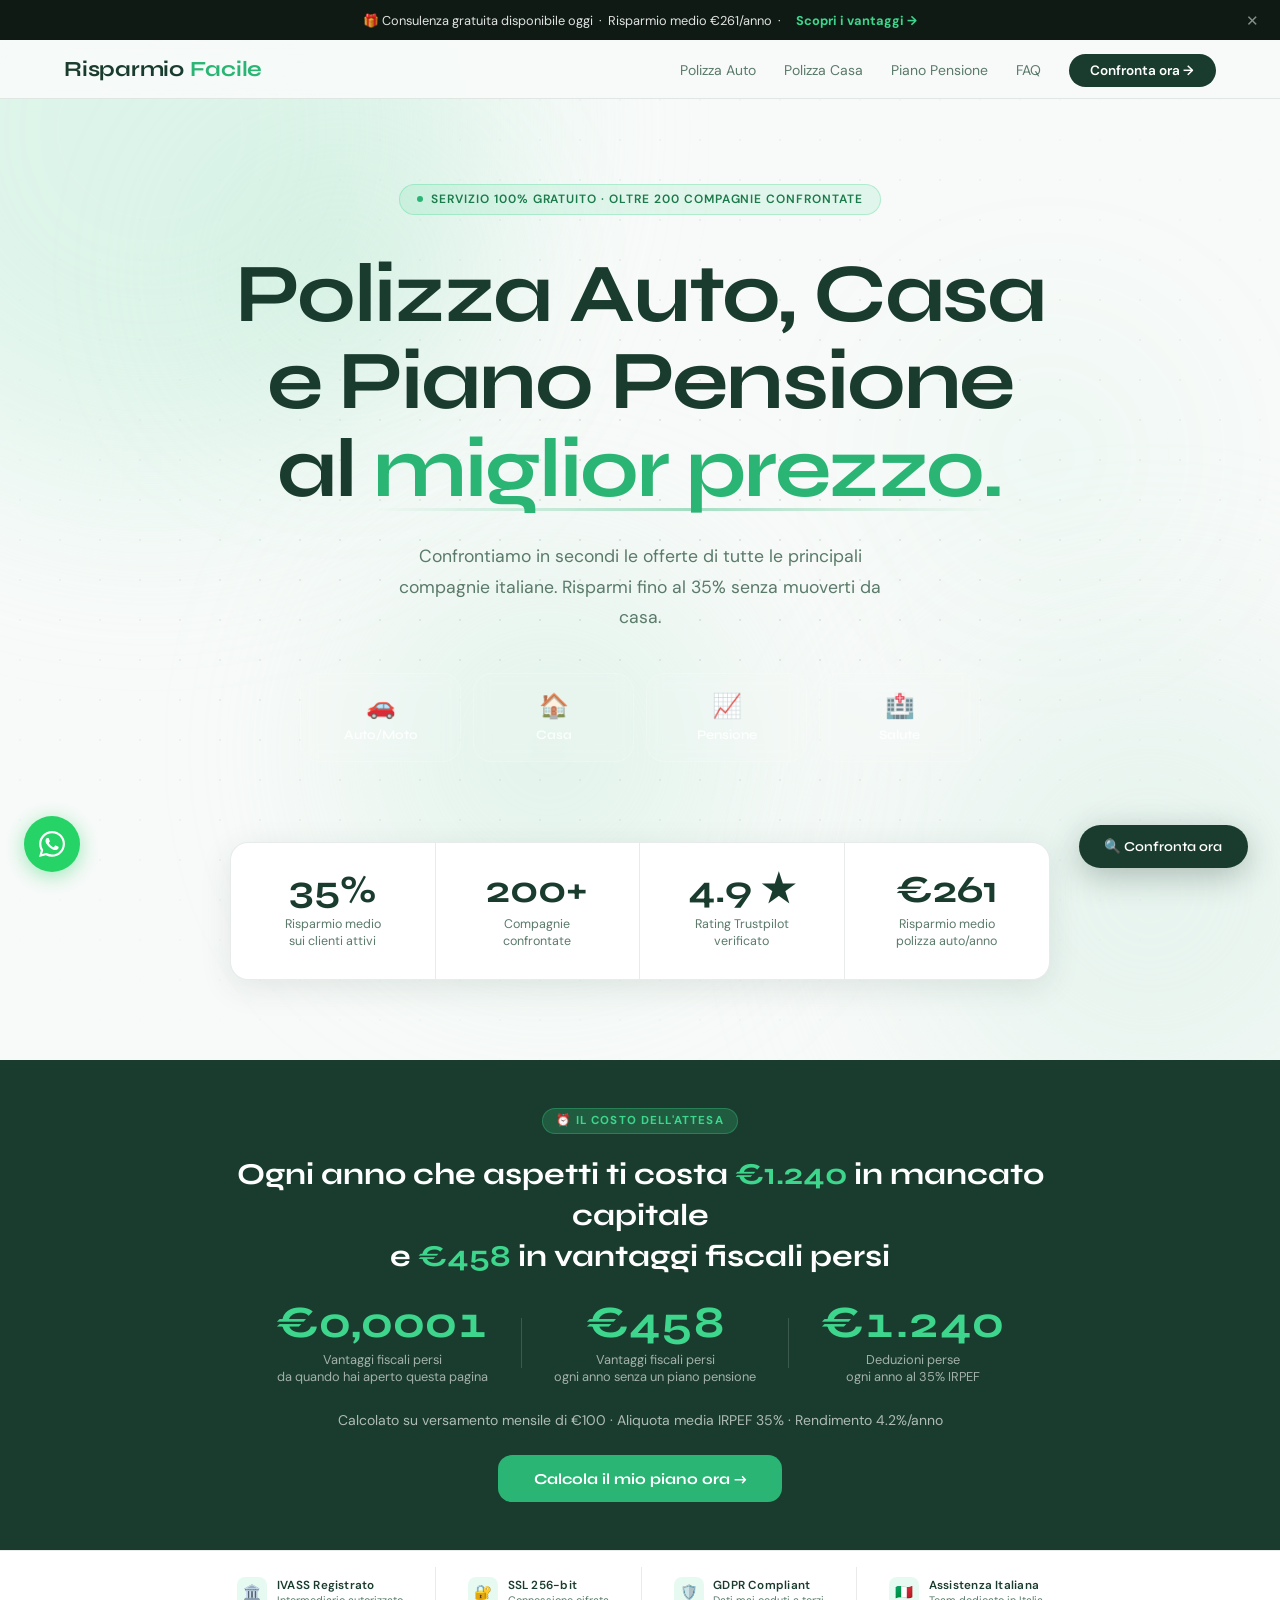
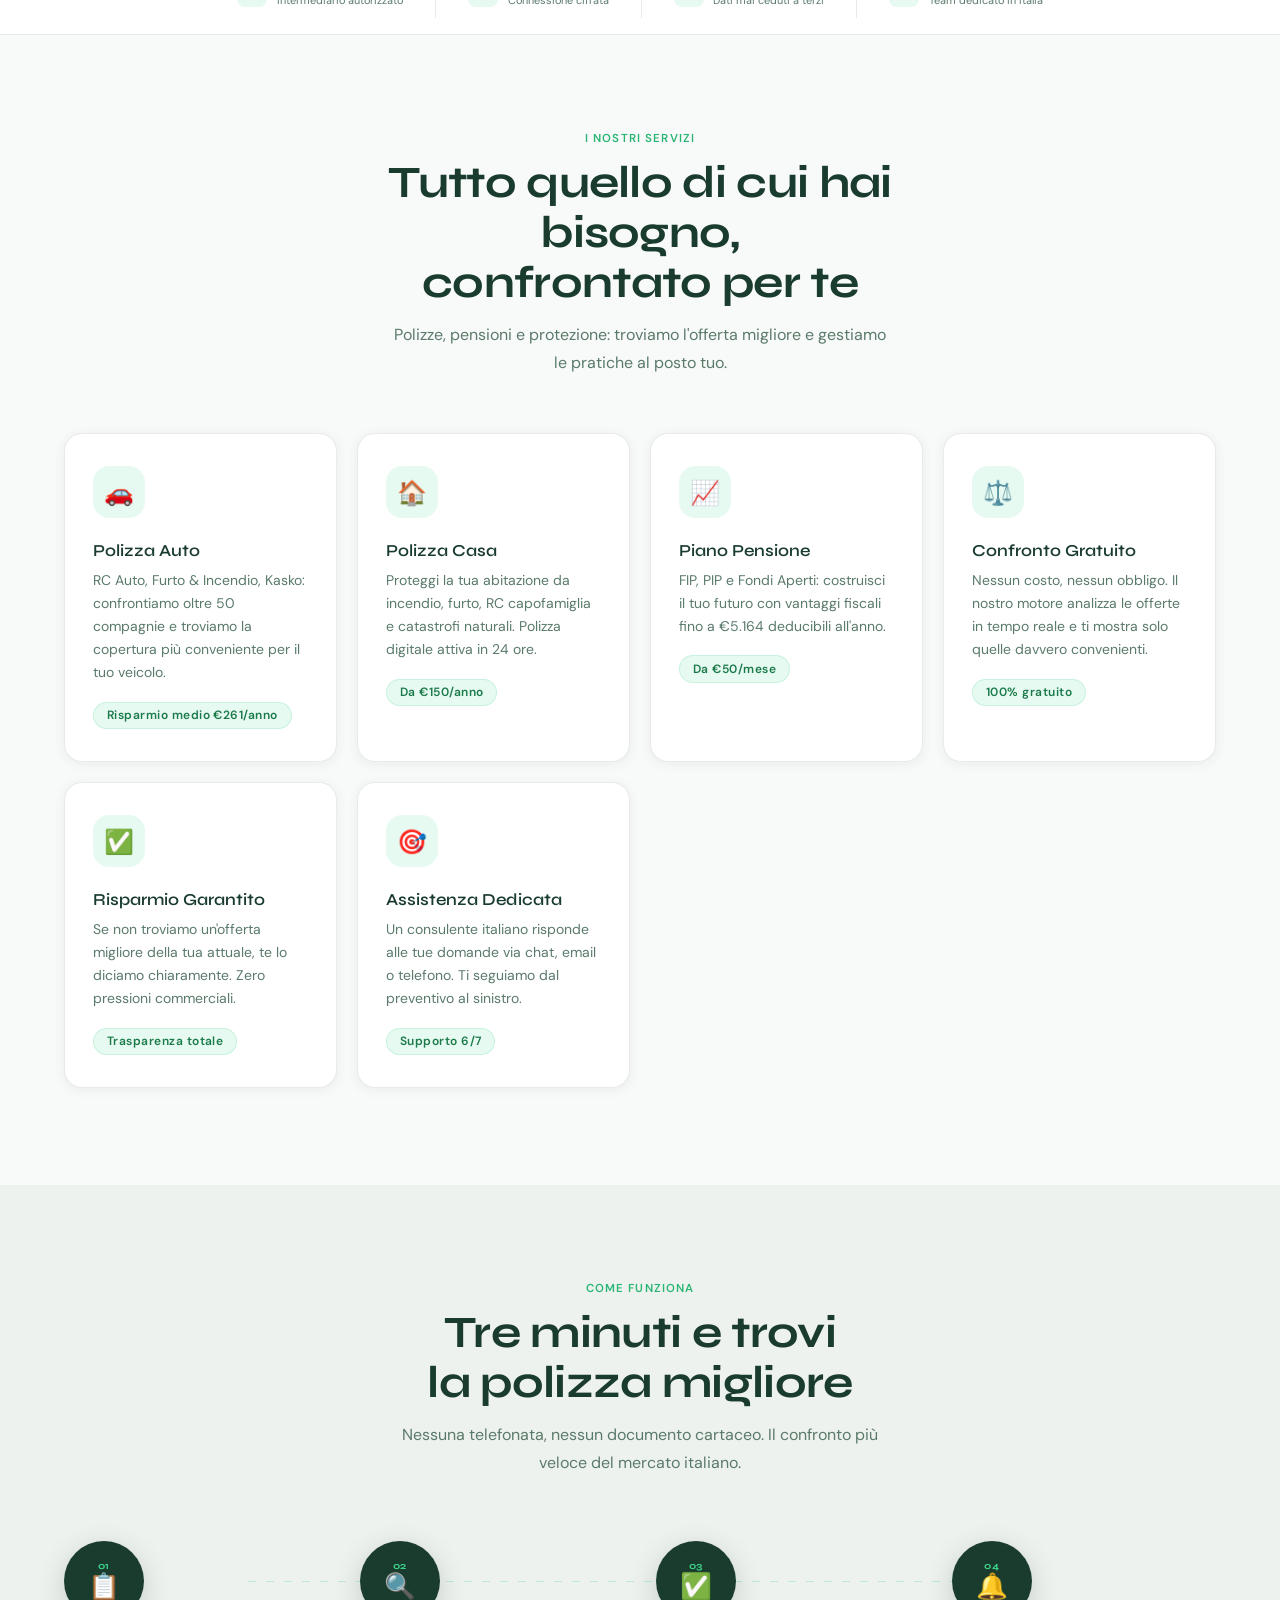
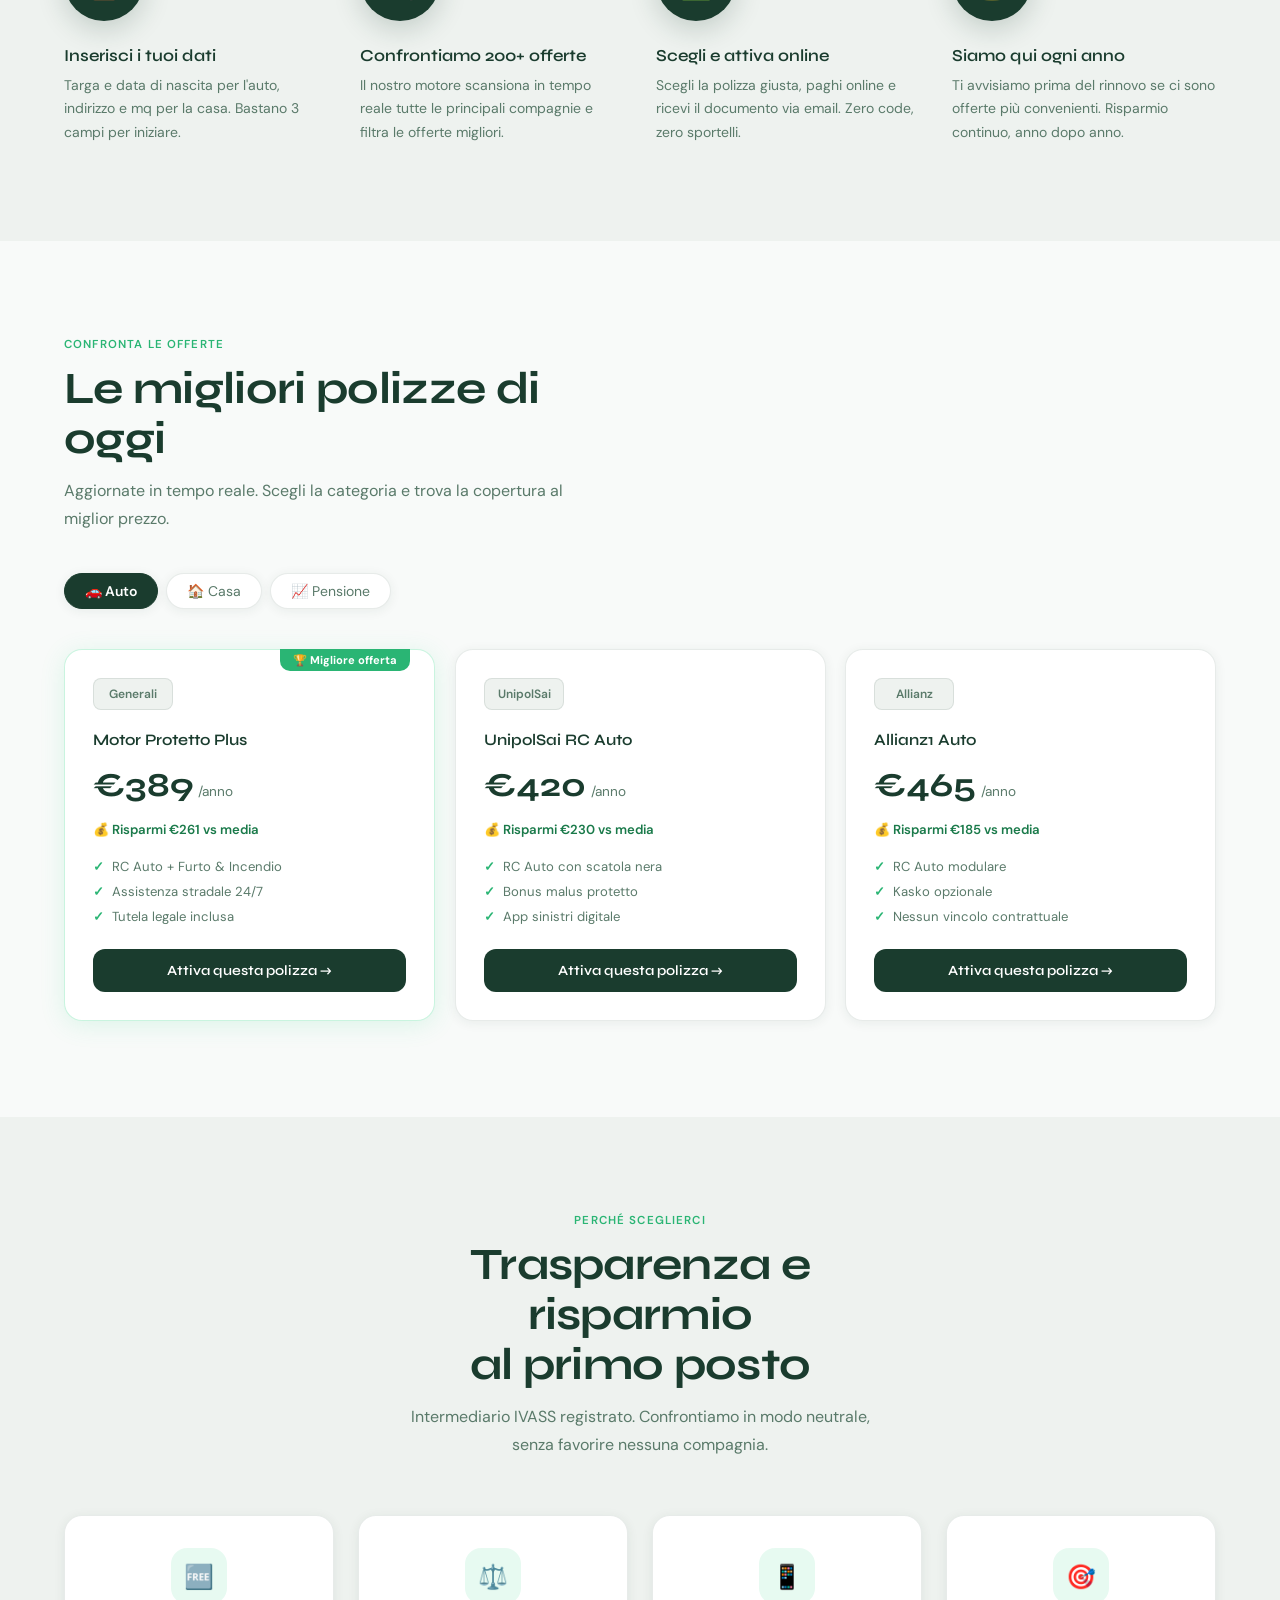
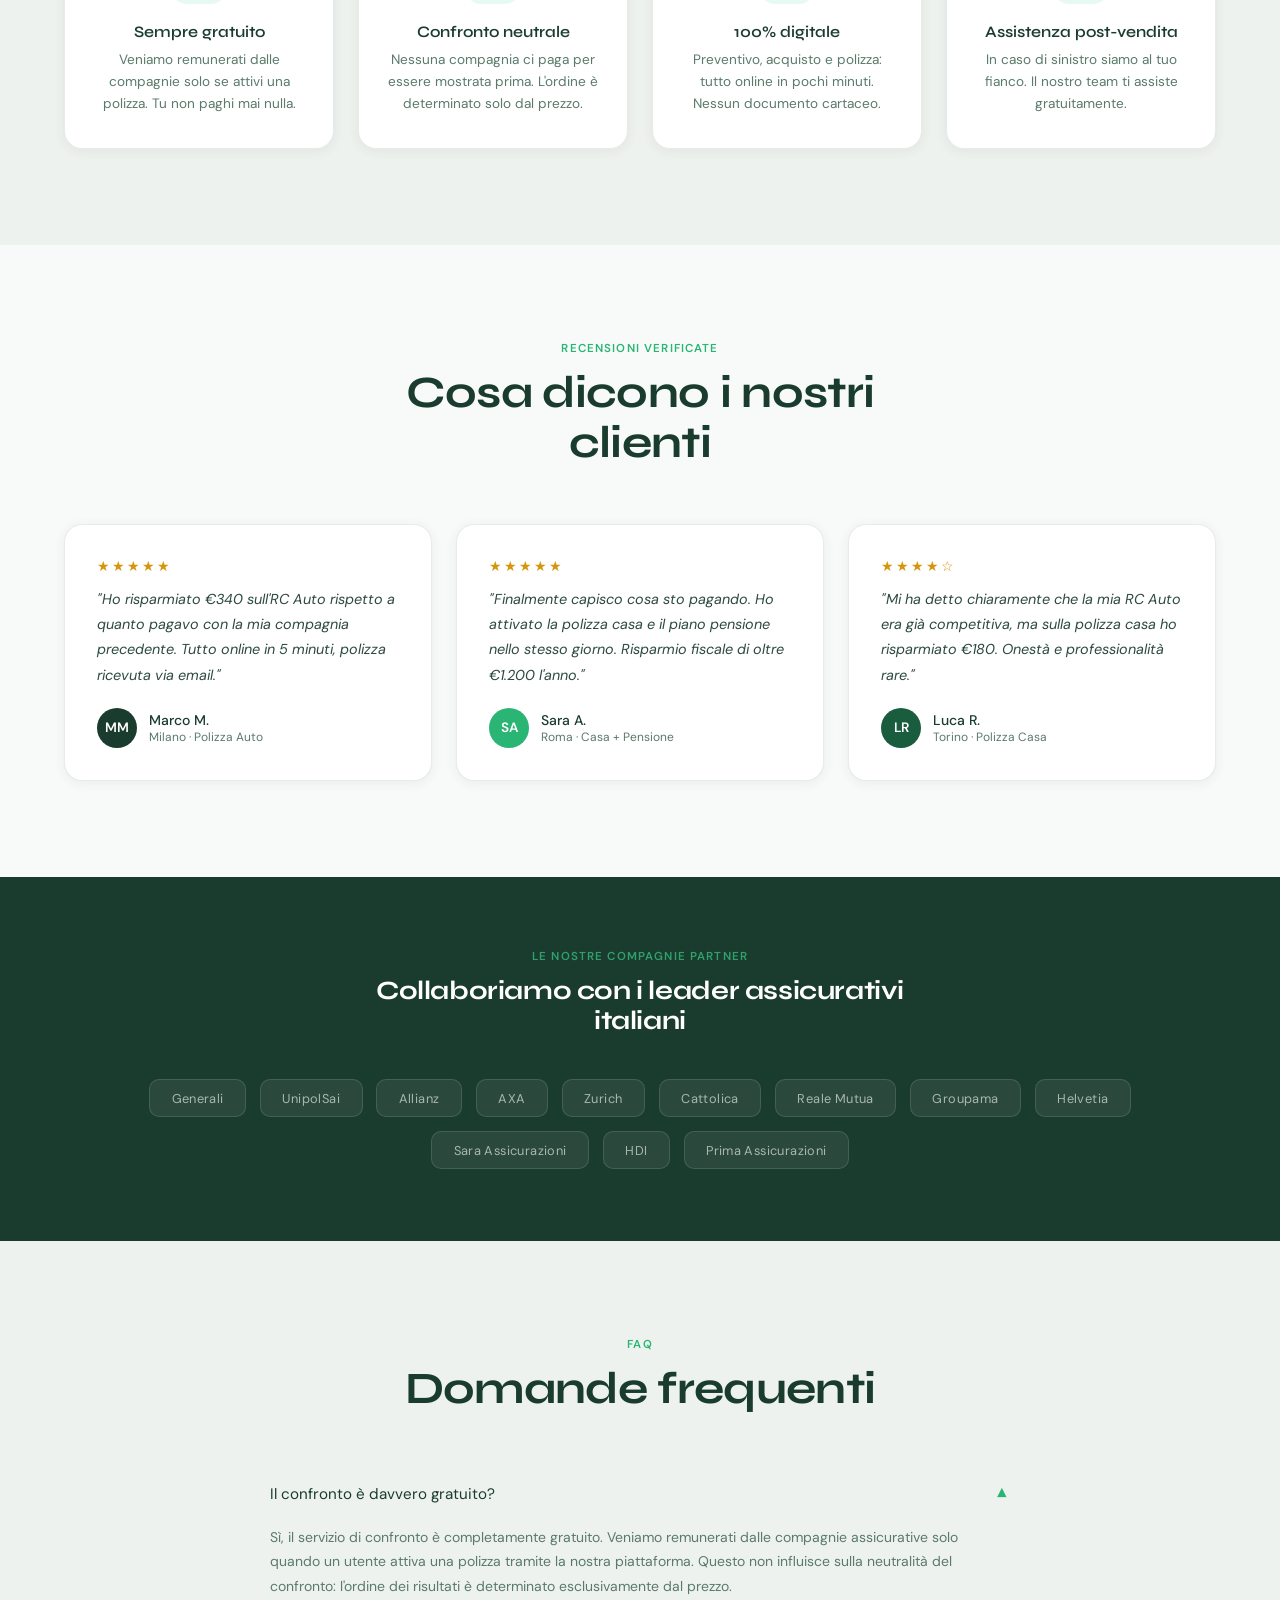
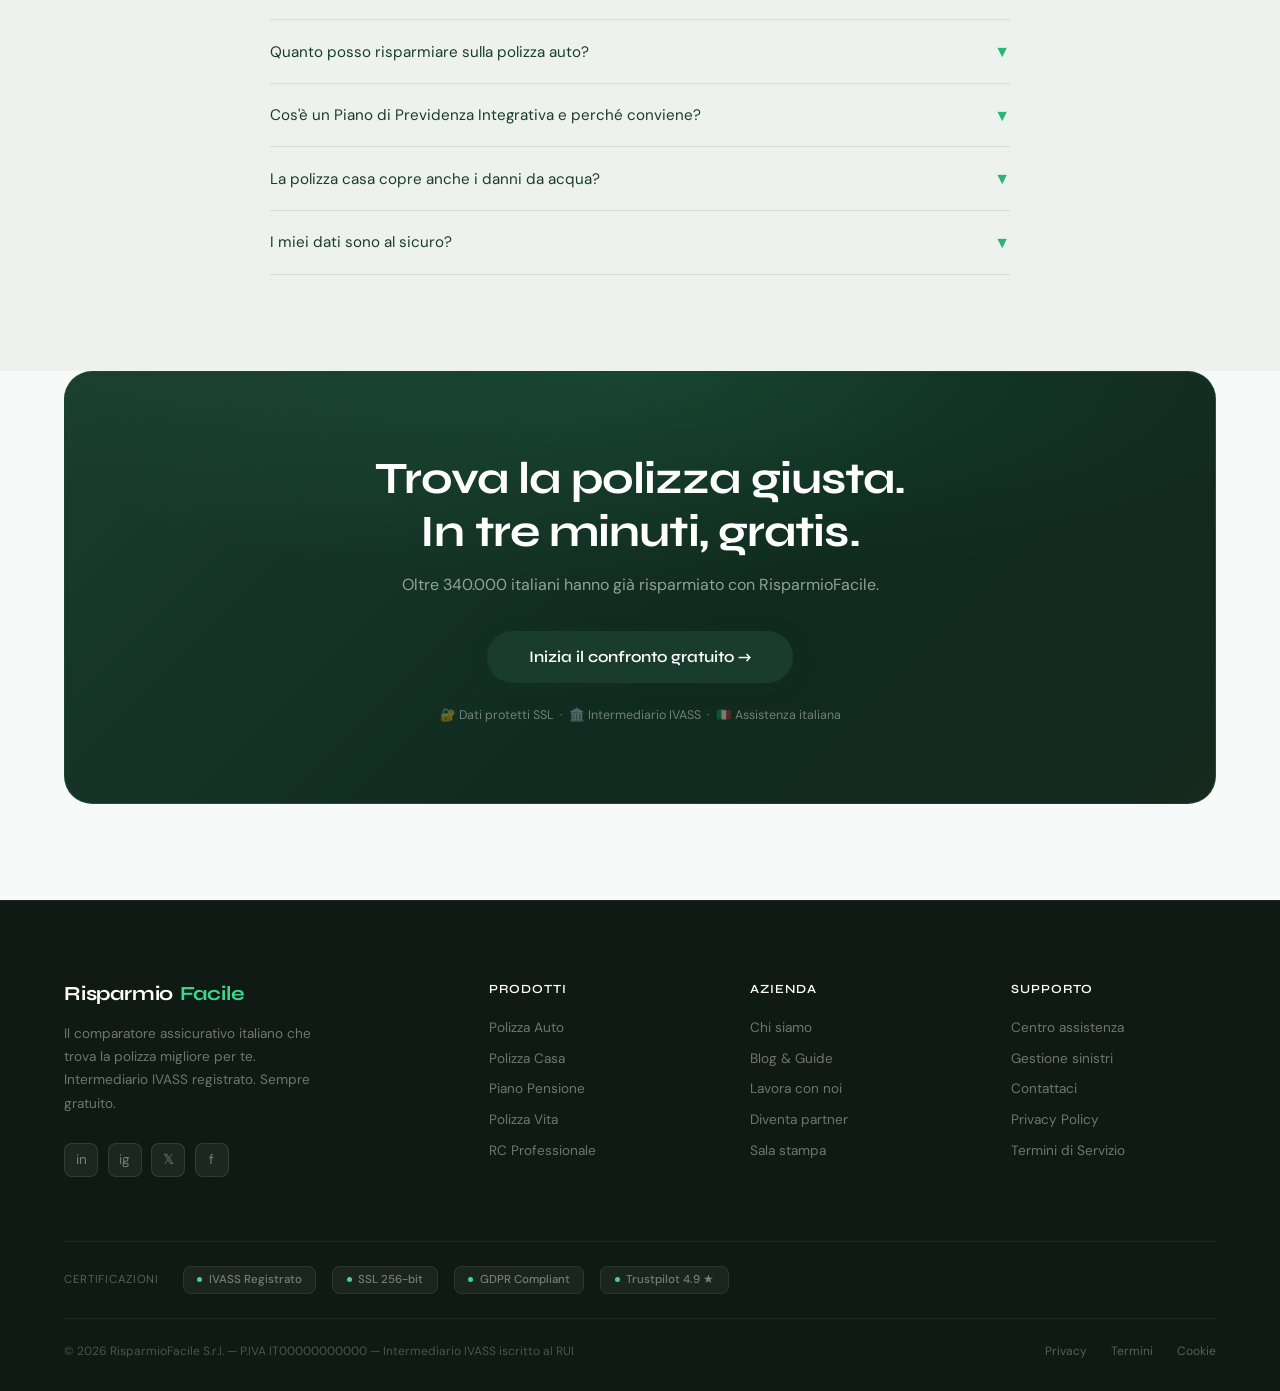
==== commit 0cfb7431: "ottimizzazione conversione: hero form, urgenza pensione, landing ads, sticky bar, whatsapp, exit int" ====
--- a/index.html
+++ b/index.html
@@ -8,6 +8,80 @@
 <link href="https://fonts.googleapis.com/css2?family=Syne:wght@400;600;700;800&family=DM+Sans:ital,wght@0,300;0,400;0,500;1,300&display=swap" rel="stylesheet">
 <link rel="stylesheet" href="style.css">
 <style>
+  /* ── HERO SELECTOR ── */
+  .hero-selector { margin-top: 2.5rem; width: 100%; max-width: 680px; }
+  .hs-btns { display: grid; grid-template-columns: repeat(4,1fr); gap: .75rem; }
+  .hs-btn {
+    background: rgba(255,255,255,.08); border: 1.5px solid rgba(255,255,255,.18);
+    border-radius: var(--radius); padding: 1.1rem .5rem; cursor: pointer;
+    font-family: 'Syne', sans-serif; font-size: .82rem; font-weight: 600;
+    color: rgba(255,255,255,.85); display: flex; flex-direction: column;
+    align-items: center; gap: .4rem; transition: all .2s;
+    backdrop-filter: blur(8px);
+  }
+  .hs-btn:hover, .hs-btn.active {
+    background: rgba(61,214,140,.18); border-color: var(--green);
+    color: #fff; transform: translateY(-2px);
+  }
+  .hs-btn-icon { font-size: 1.5rem; }
+  .hs-form {
+    display: none; background: rgba(255,255,255,.07); backdrop-filter: blur(12px);
+    border: 1px solid rgba(255,255,255,.15); border-radius: var(--radius);
+    padding: 1.5rem; margin-top: .75rem;
+    animation: fadeUp .25s ease-out;
+  }
+  .hs-form.show { display: block; }
+  .hs-form-row { display: grid; grid-template-columns: 1fr 1fr; gap: .75rem; margin-bottom: .75rem; }
+  .hs-form-row.single { grid-template-columns: 1fr; }
+  .hs-form input, .hs-form select {
+    padding: .7rem .9rem; border-radius: 10px;
+    border: 1px solid rgba(255,255,255,.2); background: rgba(255,255,255,.1);
+    font-family: 'DM Sans', sans-serif; font-size: .9rem; color: #fff;
+    outline: none; width: 100%;
+    transition: border-color .2s, background .2s;
+  }
+  .hs-form input::placeholder { color: rgba(255,255,255,.5); }
+  .hs-form input:focus, .hs-form select:focus {
+    border-color: var(--green); background: rgba(255,255,255,.15);
+  }
+  .hs-form select option { color: var(--text); background: #fff; }
+  .hs-form-btn {
+    width: 100%; padding: .9rem; border-radius: 12px;
+    background: var(--green-dark); color: #fff; border: none;
+    font-family: 'Syne', sans-serif; font-weight: 700; font-size: .95rem;
+    cursor: pointer; transition: background .2s, transform .15s;
+  }
+  .hs-form-btn:hover { background: #22a065; transform: translateY(-1px); }
+
+  /* ── URGENCY SECTION ── */
+  .urgency-bar {
+    background: var(--primary); padding: 3rem 5vw; text-align: center;
+  }
+  .urgency-inner { max-width: 820px; margin: 0 auto; }
+  .urgency-tag {
+    display: inline-block; background: rgba(61,214,140,.2); color: var(--green);
+    font-size: .72rem; font-weight: 700; letter-spacing: .1em; text-transform: uppercase;
+    padding: .3rem .85rem; border-radius: 50px; border: 1px solid rgba(61,214,140,.3);
+    margin-bottom: 1.25rem;
+  }
+  .urgency-title {
+    font-family: 'Syne', sans-serif; font-size: clamp(1.3rem, 3vw, 1.9rem);
+    font-weight: 700; color: #fff; line-height: 1.35; margin-bottom: .75rem;
+  }
+  .urgency-title .urg-accent { color: var(--green); }
+  .urgency-counter-wrap { display: flex; align-items: center; justify-content: center; gap: 2rem; margin: 1.5rem 0; flex-wrap: wrap; }
+  .urg-stat { text-align: center; }
+  .urg-num {
+    font-family: 'Syne', sans-serif; font-size: clamp(2rem,4vw,2.8rem);
+    font-weight: 700; color: var(--green); display: block; line-height: 1;
+    font-variant-numeric: tabular-nums;
+  }
+  .urg-lbl { font-size: .8rem; color: rgba(255,255,255,.6); margin-top: .3rem; display: block; }
+  .urg-sep { width: 1px; height: 50px; background: rgba(255,255,255,.15); }
+  .urgency-sub { color: rgba(255,255,255,.65); font-size: .875rem; margin-bottom: 1.5rem; line-height: 1.6; }
+  .urgency-cta { display: inline-block; background: var(--green-dark); color: #fff; padding: .9rem 2.2rem; border-radius: 14px; font-family: 'Syne', sans-serif; font-weight: 700; font-size: .95rem; text-decoration: none; transition: background .2s, transform .15s; }
+  .urgency-cta:hover { background: #22a065; transform: translateY(-2px); }
+
   /* ── SERVICES ── */
   #servizi { background: var(--bg); }
   .services-grid {
@@ -186,9 +260,51 @@
 
   <p class="hero-sub">Confrontiamo in secondi le offerte di tutte le principali compagnie italiane. Risparmi fino al 35% senza muoverti da casa.</p>
 
-  <div class="hero-actions">
-    <a href="#offerte" class="btn-primary">Confronta gratis →</a>
-    <a href="#come-funziona" class="btn-secondary">Come funziona</a>
+  <!-- HERO SELECTOR -->
+  <div class="hero-selector">
+    <div class="hs-btns">
+      <button class="hs-btn" onclick="selectCategory('auto',this)"><span class="hs-btn-icon">🚗</span>Auto/Moto</button>
+      <button class="hs-btn" onclick="selectCategory('casa',this)"><span class="hs-btn-icon">🏠</span>Casa</button>
+      <button class="hs-btn" onclick="selectCategory('pensione',this)"><span class="hs-btn-icon">📈</span>Pensione</button>
+      <button class="hs-btn" onclick="selectCategory('salute',this)"><span class="hs-btn-icon">🏥</span>Salute</button>
+    </div>
+
+    <div id="hs-auto" class="hs-form">
+      <div class="hs-form-row">
+        <input type="text" id="hs-targa" placeholder="Targa (es. AB123CD)" maxlength="7" style="text-transform:uppercase">
+        <input type="text" id="hs-cap-auto" placeholder="CAP di residenza" maxlength="5">
+      </div>
+      <button class="hs-form-btn" onclick="goToAuto()">Calcola risparmio gratis →</button>
+    </div>
+
+    <div id="hs-casa" class="hs-form">
+      <div class="hs-form-row">
+        <input type="text" id="hs-cap-casa" placeholder="CAP dell'abitazione" maxlength="5">
+        <input type="number" id="hs-mq" placeholder="Superficie (mq)" min="20" max="500">
+      </div>
+      <button class="hs-form-btn" onclick="goToCasa()">Calcola risparmio gratis →</button>
+    </div>
+
+    <div id="hs-pensione" class="hs-form">
+      <div class="hs-form-row">
+        <input type="number" id="hs-eta" placeholder="La tua età" min="18" max="65">
+        <input type="number" id="hs-versamento" placeholder="Versamento mensile (€)" min="50">
+      </div>
+      <button class="hs-form-btn" onclick="goToPensione()">Calcola il mio piano →</button>
+    </div>
+
+    <div id="hs-salute" class="hs-form">
+      <div class="hs-form-row">
+        <input type="number" id="hs-eta-salute" placeholder="La tua età" min="18" max="80">
+        <select id="hs-nucleo">
+          <option value="">Nucleo familiare</option>
+          <option value="solo">Solo</option>
+          <option value="coppia">Coppia</option>
+          <option value="famiglia">Famiglia con figli</option>
+        </select>
+      </div>
+      <button class="hs-form-btn" onclick="goToSalute()">Calcola risparmio gratis →</button>
+    </div>
   </div>
 
   <div class="hero-stats">
@@ -210,6 +326,32 @@
     </div>
   </div>
 </section>
+
+<!-- URGENCY PENSIONE -->
+<div class="urgency-bar">
+  <div class="urgency-inner">
+    <span class="urgency-tag">⏰ Il costo dell'attesa</span>
+    <h2 class="urgency-title">Ogni anno che aspetti ti costa <span class="urg-accent" id="urg-capitale">€0</span> in mancato capitale<br>e <span class="urg-accent" id="urg-fiscale">€0</span> in vantaggi fiscali persi</h2>
+    <div class="urgency-counter-wrap">
+      <div class="urg-stat">
+        <span class="urg-num" id="urg-live-euro">€0,00</span>
+        <span class="urg-lbl">Vantaggi fiscali persi<br>da quando hai aperto questa pagina</span>
+      </div>
+      <div class="urg-sep"></div>
+      <div class="urg-stat">
+        <span class="urg-num">€458</span>
+        <span class="urg-lbl">Vantaggi fiscali persi<br>ogni anno senza un piano pensione</span>
+      </div>
+      <div class="urg-sep"></div>
+      <div class="urg-stat">
+        <span class="urg-num">€1.240</span>
+        <span class="urg-lbl">Deduzioni perse<br>ogni anno al 35% IRPEF</span>
+      </div>
+    </div>
+    <p class="urgency-sub">Calcolato su versamento mensile di €100 · Aliquota media IRPEF 35% · Rendimento 4.2%/anno</p>
+    <a href="piano-pensione.html" class="urgency-cta">Calcola il mio piano ora →</a>
+  </div>
+</div>
 
 <!-- TRUST BAR -->
 <div class="trust-bar">
@@ -464,6 +606,52 @@
 <a class="floating-badge" href="#offerte">🔍 Confronta ora</a>
 
 <script>
+/* ── HERO SELECTOR ── */
+function selectCategory(cat, btn) {
+  document.querySelectorAll('.hs-btn').forEach(b=>b.classList.remove('active'));
+  document.querySelectorAll('.hs-form').forEach(f=>f.classList.remove('show'));
+  btn.classList.add('active');
+  document.getElementById('hs-'+cat).classList.add('show');
+}
+function goToAuto() {
+  const t=document.getElementById('hs-targa').value.trim().toUpperCase();
+  const c=document.getElementById('hs-cap-auto').value.trim();
+  if(!t||!c){alert('Inserisci targa e CAP per continuare.');return;}
+  location.href='polizza-auto.html?targa='+encodeURIComponent(t)+'&cap='+encodeURIComponent(c)+'#preventivo';
+}
+function goToCasa() {
+  const c=document.getElementById('hs-cap-casa').value.trim();
+  const m=document.getElementById('hs-mq').value;
+  if(!c||!m){alert('Inserisci CAP e superficie per continuare.');return;}
+  location.href='polizza-casa.html?cap='+encodeURIComponent(c)+'&mq='+encodeURIComponent(m)+'#preventivo';
+}
+function goToPensione() {
+  const e=document.getElementById('hs-eta').value;
+  const v=document.getElementById('hs-versamento').value;
+  if(!e||!v){alert('Inserisci età e versamento mensile per continuare.');return;}
+  location.href='piano-pensione.html?eta='+encodeURIComponent(e)+'&versamento='+encodeURIComponent(v)+'#simulatore';
+}
+function goToSalute() {
+  alert('Il servizio Salute sarà disponibile a breve. Nel frattempo confronta auto, casa e pensione!');
+}
+
+/* ── URGENCY COUNTER ── */
+(function(){
+  const startTime=Date.now();
+  const ratePerMs=458/(365*24*60*60*1000); // €458/anno in ms
+  const capitaleLost=1240; const fiscaleLost=458;
+  document.getElementById('urg-capitale').textContent='€'+capitaleLost.toLocaleString('it-IT');
+  document.getElementById('urg-fiscale').textContent='€'+fiscaleLost.toLocaleString('it-IT');
+  function tick(){
+    const elapsed=Date.now()-startTime;
+    const lost=elapsed*ratePerMs;
+    document.getElementById('urg-live-euro').textContent='€'+lost.toFixed(4).replace('.',',');
+    requestAnimationFrame(tick);
+  }
+  tick();
+})();
+
+
 const offers = {
   auto: [
     { logo:'Generali', name:'Motor Protetto Plus', price:'€389', period:'/anno', saving:'Risparmi €261 vs media', features:['RC Auto + Furto & Incendio','Assistenza stradale 24/7','Tutela legale inclusa'], featured:true },
@@ -522,6 +710,13 @@
 }
 const co = new IntersectionObserver(entries=>{entries.forEach(e=>{if(e.isIntersecting){animateCounter(e.target);co.unobserve(e.target);}});},{threshold:.5});
 document.querySelectorAll('.hstat-num[data-target]').forEach(el=>co.observe(el));
+
+/* Pre-fill hero form from URL params if arriving from a back-link */
+(function(){
+  const p=new URLSearchParams(location.search);
+  if(p.get('cat')) selectCategory(p.get('cat'), document.querySelector('.hs-btn'));
+})();
 </script>
+<script src="components.js"></script>
 </body>
 </html>
--- a/style.css
+++ b/style.css
@@ -352,6 +352,84 @@
 .reveal:nth-child(5) { transition-delay: .34s; }
 .reveal:nth-child(6) { transition-delay: .42s; }
 
+/* ── STICKY BAR ── */
+.sticky-bar {
+  position: fixed; top: 0; left: 0; right: 0; z-index: 150;
+  background: var(--navy); height: 40px;
+  display: flex; align-items: center; justify-content: center; gap: .5rem;
+  font-size: .8rem; color: rgba(255,255,255,.88); padding: 0 3rem;
+  white-space: nowrap; overflow: hidden; text-overflow: ellipsis;
+}
+.sticky-bar a { color: var(--green); font-weight: 700; text-decoration: none; margin-left: .25rem; }
+.sticky-bar a:hover { text-decoration: underline; }
+.sticky-bar-close {
+  position: absolute; right: 1rem; top: 50%; transform: translateY(-50%);
+  background: none; border: none; color: rgba(255,255,255,.5); cursor: pointer;
+  font-size: .95rem; line-height: 1; padding: .3rem;
+  transition: color .15s;
+}
+.sticky-bar-close:hover { color: #fff; }
+body.has-sticky { padding-top: 40px; }
+body.has-sticky nav { top: 40px; }
+
+/* ── WHATSAPP BUTTON ── */
+.wa-btn {
+  position: fixed; bottom: 1.75rem; left: 1.5rem; z-index: 140;
+  width: 56px; height: 56px; border-radius: 50%;
+  background: #25d366; color: #fff; text-decoration: none;
+  display: flex; align-items: center; justify-content: center;
+  box-shadow: 0 4px 20px rgba(37,211,102,.45);
+  transition: transform .2s, box-shadow .2s;
+}
+.wa-btn:hover { transform: scale(1.08); box-shadow: 0 6px 28px rgba(37,211,102,.6); }
+.wa-tooltip {
+  position: absolute; left: calc(100% + .75rem); top: 50%; transform: translateY(-50%);
+  background: var(--navy); color: #fff; font-size: .78rem; font-weight: 500;
+  padding: .4rem .85rem; border-radius: 8px; white-space: nowrap;
+  pointer-events: none; opacity: 0; transition: opacity .2s;
+}
+.wa-btn:hover .wa-tooltip { opacity: 1; }
+
+/* ── EXIT INTENT POPUP ── */
+.ei-overlay {
+  display: none; position: fixed; inset: 0; z-index: 300;
+  background: rgba(15,26,20,.6); backdrop-filter: blur(4px);
+  align-items: center; justify-content: center;
+}
+.ei-overlay.show { display: flex; }
+.ei-box {
+  background: var(--bg-card); border-radius: var(--radius-lg);
+  padding: 2.5rem; max-width: 480px; width: 92%; position: relative;
+  box-shadow: var(--shadow-lg); border: 1px solid var(--border-green);
+  animation: fadeUp .3s ease-out;
+}
+.ei-close {
+  position: absolute; top: 1rem; right: 1rem;
+  background: none; border: none; color: var(--text-muted); cursor: pointer;
+  font-size: 1.2rem; line-height: 1; padding: .3rem;
+}
+.ei-close:hover { color: var(--text); }
+.ei-tag { font-size: .7rem; font-weight: 700; letter-spacing: .1em; text-transform: uppercase; color: var(--green-dark); margin-bottom: .75rem; }
+.ei-title { font-family: 'Syne', sans-serif; font-size: 1.3rem; font-weight: 700; color: var(--text); margin-bottom: .5rem; line-height: 1.3; }
+.ei-sub { font-size: .875rem; color: var(--text-muted); margin-bottom: 1.5rem; line-height: 1.6; }
+.ei-input {
+  width: 100%; padding: .75rem 1rem; border-radius: 12px;
+  border: 1px solid var(--border); background: var(--bg);
+  font-family: 'DM Sans', sans-serif; font-size: .95rem; color: var(--text);
+  outline: none; margin-bottom: .75rem; box-sizing: border-box;
+  transition: border-color .2s, box-shadow .2s;
+}
+.ei-input:focus { border-color: var(--border-green); box-shadow: 0 0 0 3px rgba(61,214,140,.1); }
+.ei-btn {
+  width: 100%; padding: 1rem; border-radius: 14px;
+  background: var(--green-dark); color: #fff; border: none;
+  font-family: 'Syne', sans-serif; font-weight: 700; font-size: 1rem;
+  cursor: pointer; transition: background .2s, transform .15s;
+}
+.ei-btn:hover { background: var(--primary); transform: translateY(-1px); }
+.ei-skip { text-align: center; margin-top: .75rem; font-size: .75rem; color: var(--text-muted); cursor: pointer; transition: color .15s; }
+.ei-skip:hover { color: var(--text); }
+
 /* ── RESPONSIVE ── */
 @media (max-width: 900px) {
   .hero-stats { grid-template-columns: repeat(2,1fr); }
